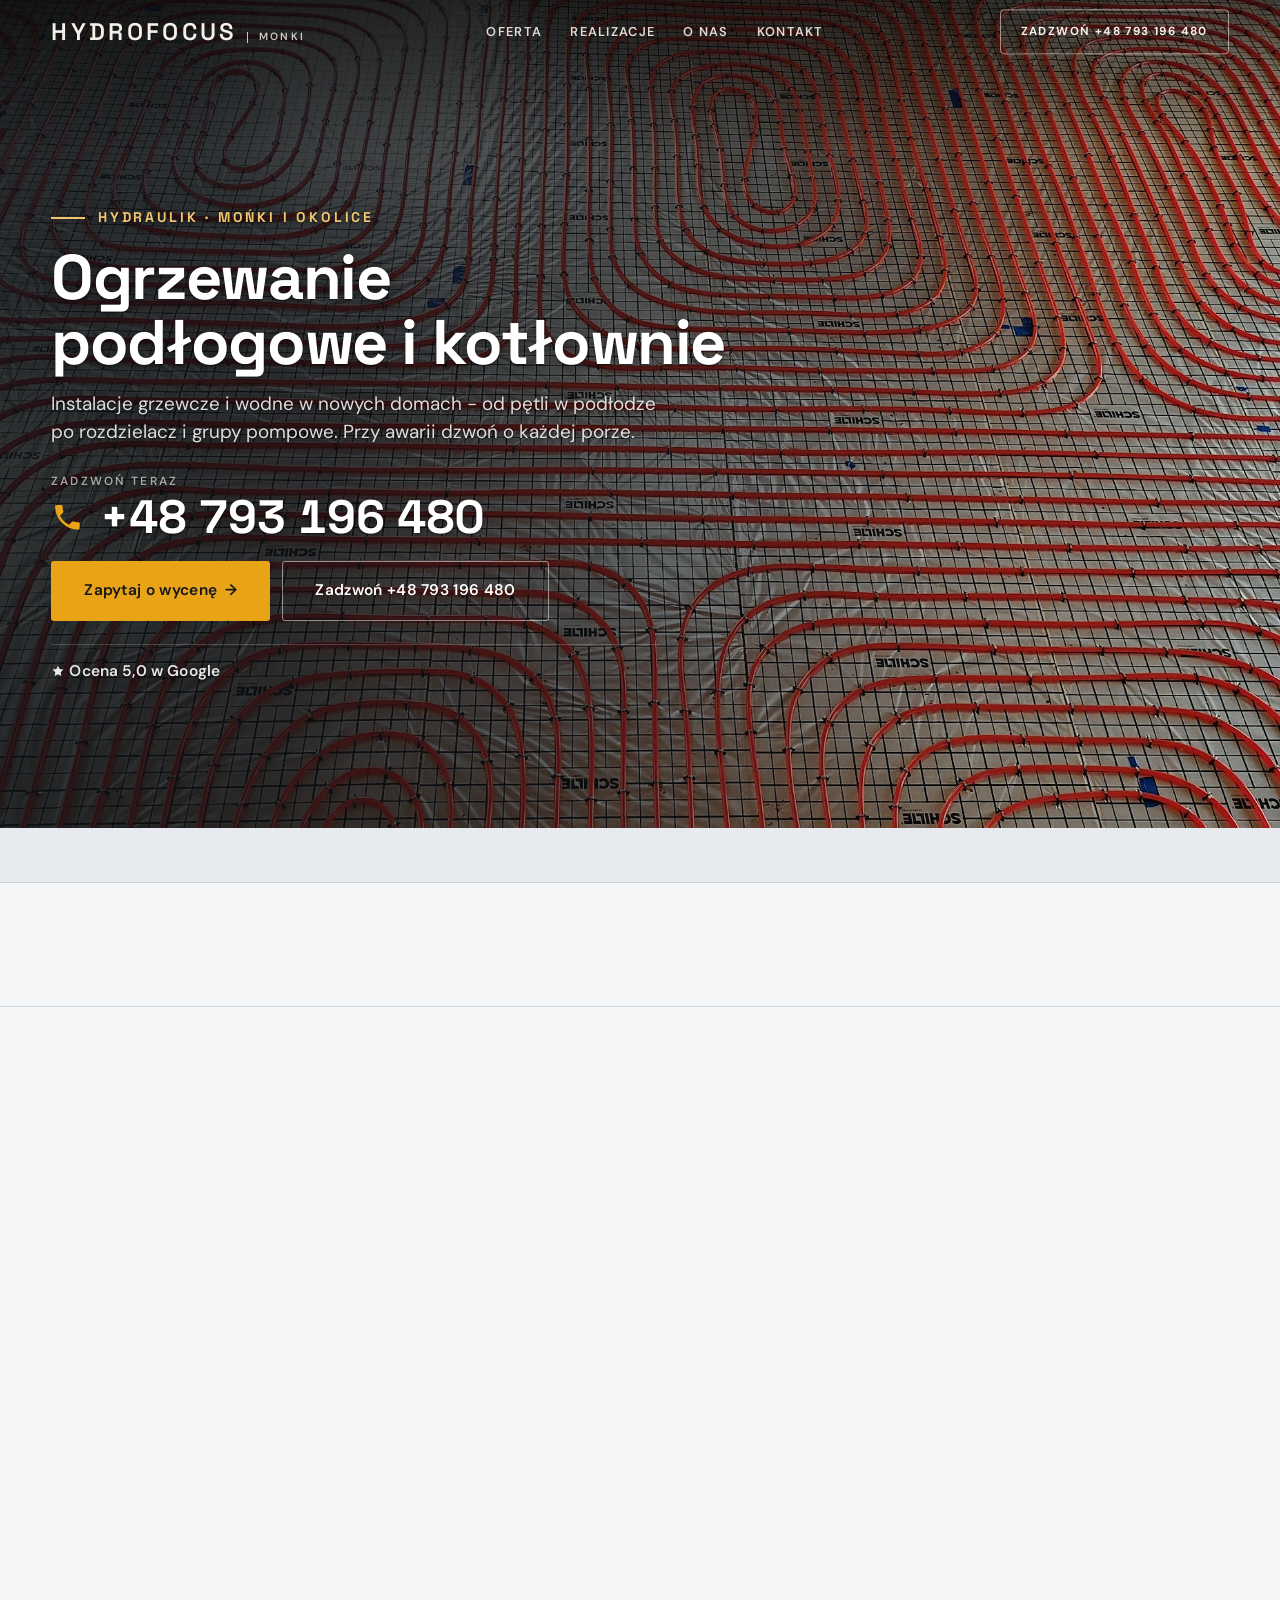
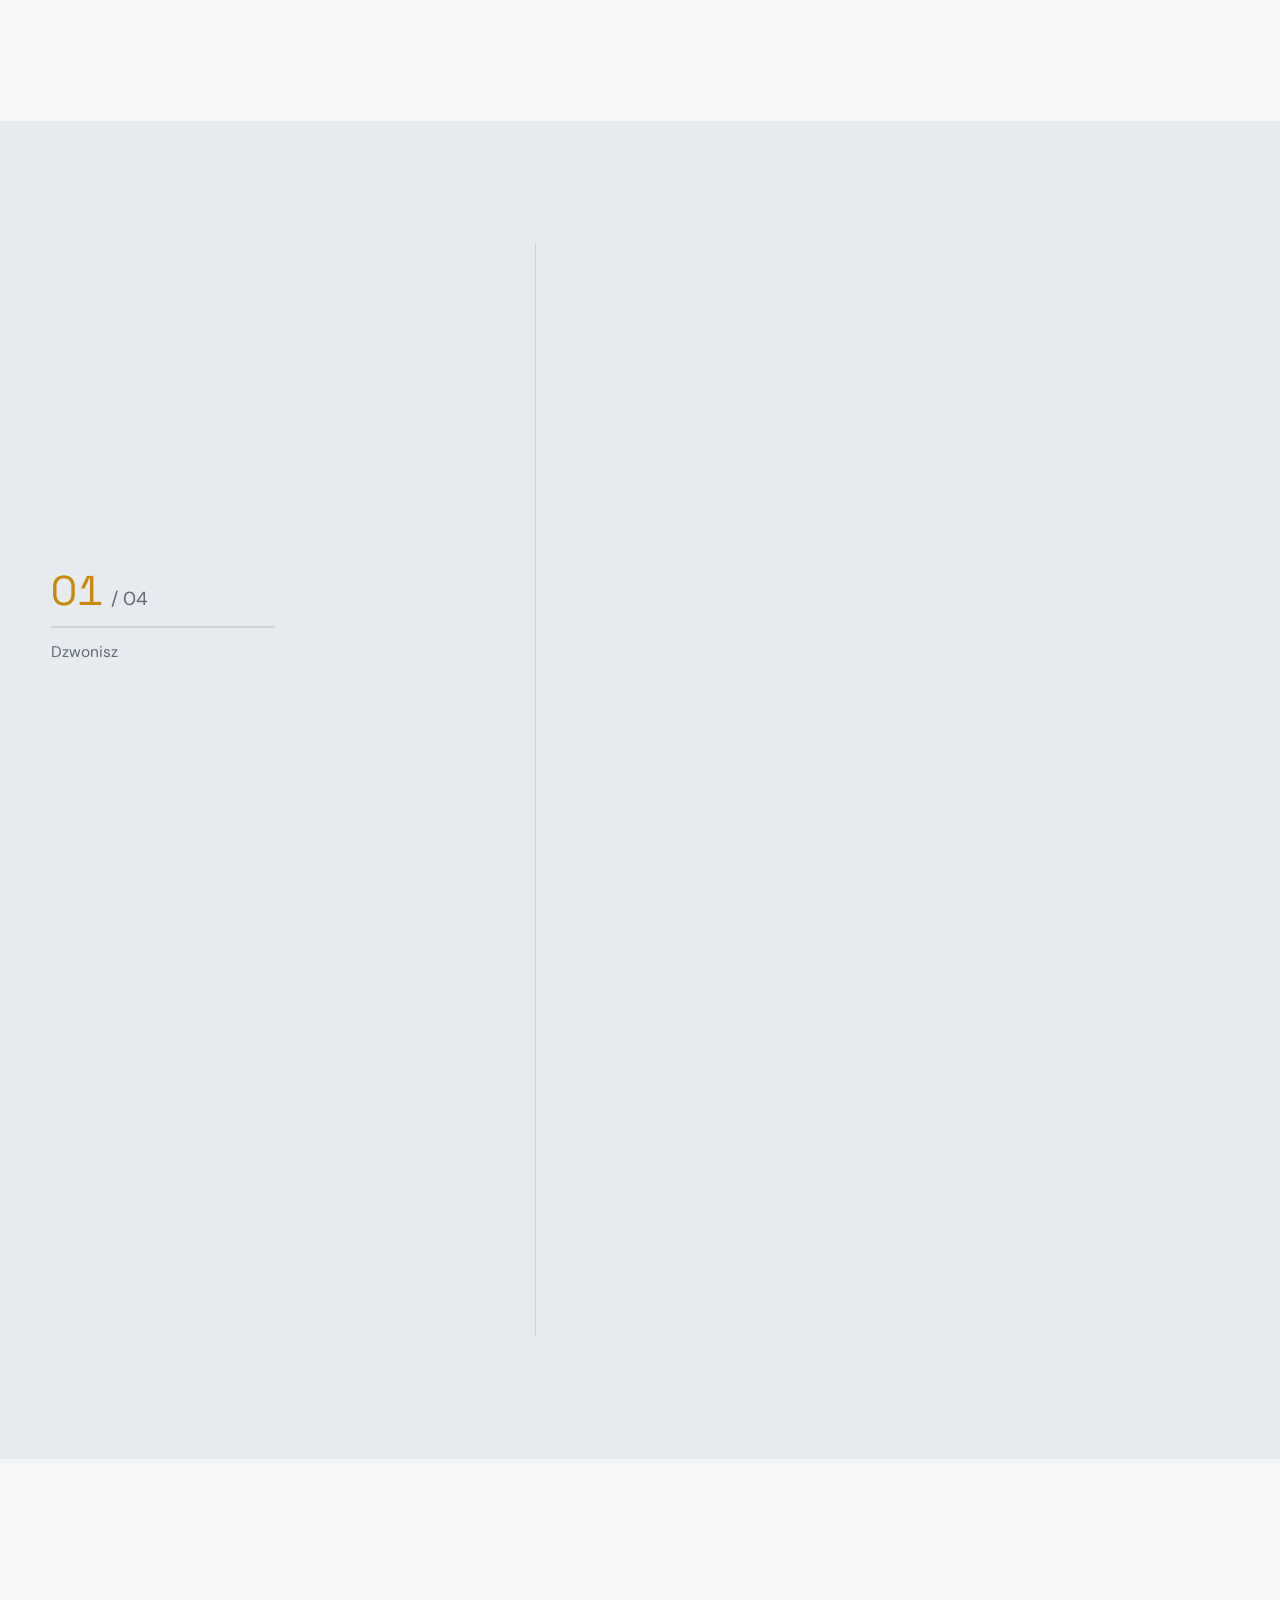
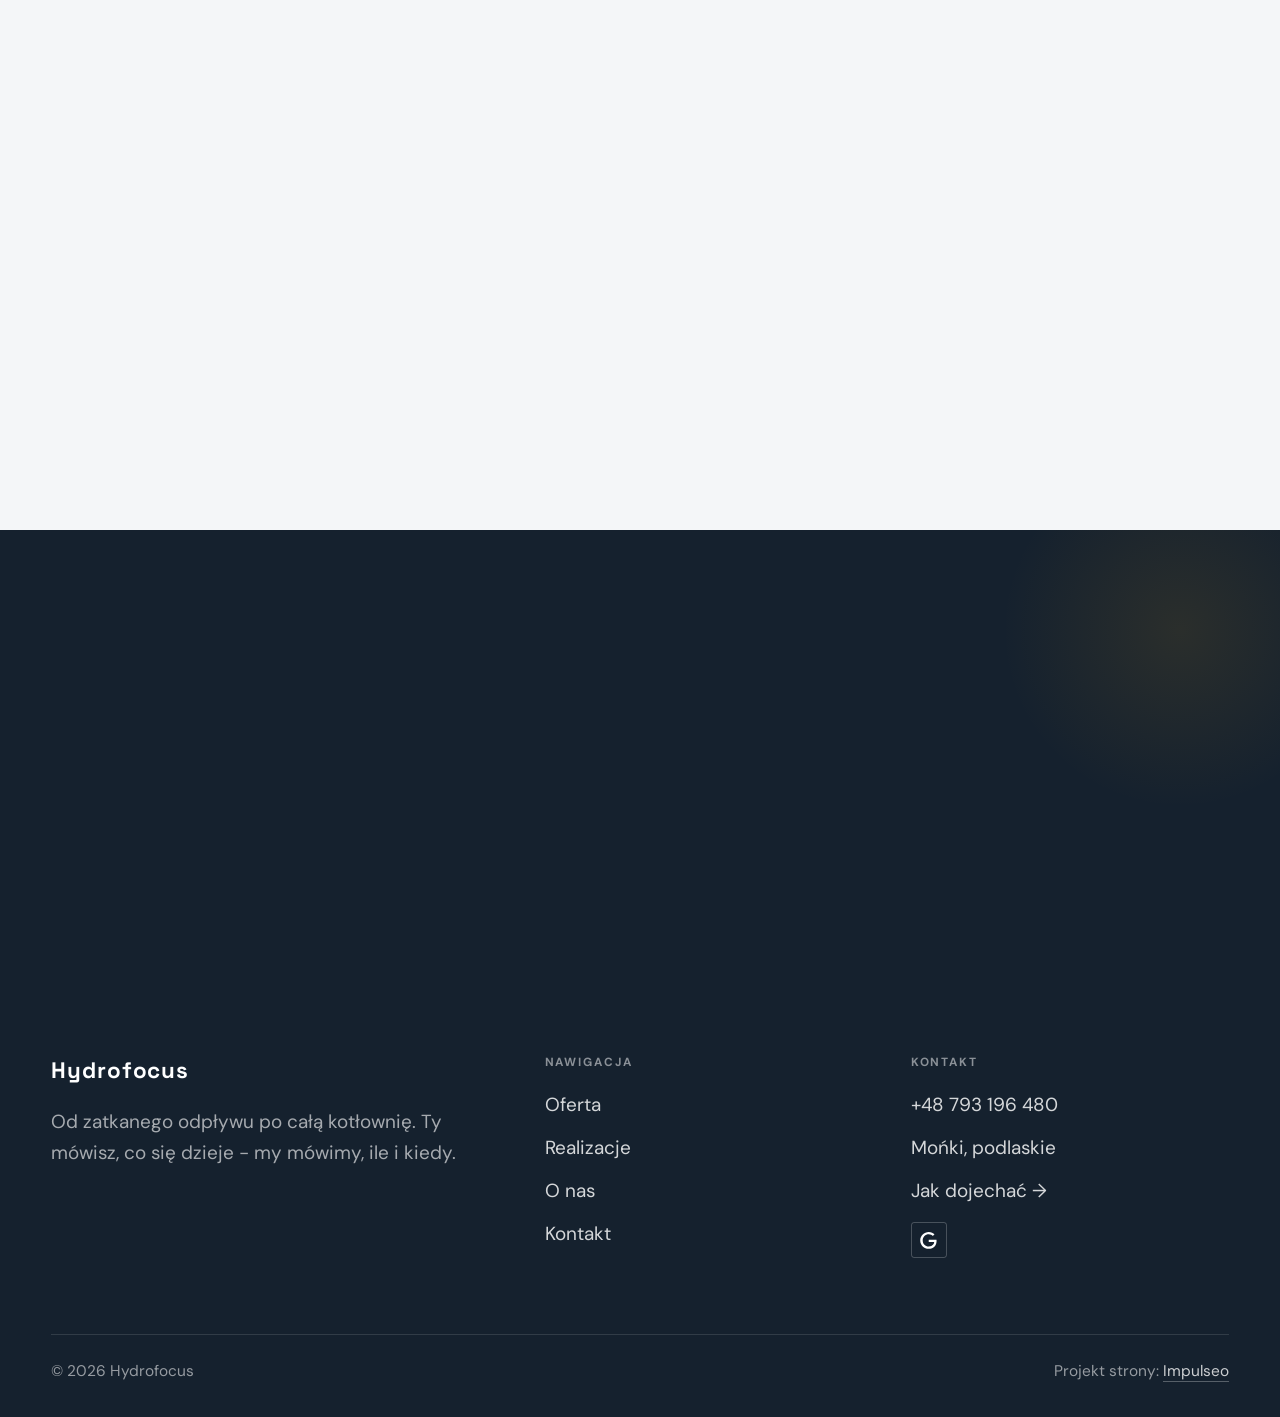
==== index.html @ 1e8825a1 "Strona demo: hydrofocus" ====
<!DOCTYPE html>
<html lang="pl">
<head>
<meta charset="UTF-8">
<meta name="viewport" content="width=device-width, initial-scale=1.0">
<title>Hydrofocus - hydraulik z dojazdem</title>
<meta name="description" content="Hydraulik w Mońkach z dojazdem. Awarie, udrażnianie, instalacje wod-kan, wymiana kotłów. Cenę znasz przed robotą. Zadzwoń: +48 793 196 480.">
<link rel="canonical" href="https://impulseo-pl.github.io/hydrofocus/">
<meta name="robots" content="noindex, nofollow">
<meta property="og:type" content="website">
<meta property="og:locale" content="pl_PL">
<meta property="og:site_name" content="Hydrofocus">
<meta property="og:title" content="Hydrofocus - hydraulik z dojazdem">
<meta property="og:description" content="Hydraulik w Mońkach z dojazdem. Awarie, udrażnianie, instalacje wod-kan, wymiana kotłów. Cenę znasz przed robotą. Zadzwoń: +48 793 196 480.">
<meta property="og:url" content="https://impulseo-pl.github.io/hydrofocus/">
<meta property="og:image" content="https://impulseo-pl.github.io/hydrofocus/img/og.jpg">
<meta property="og:image:width" content="1200">
<meta property="og:image:height" content="630">
<meta name="twitter:card" content="summary_large_image">
<script type="application/ld+json">{"@context": "https://schema.org", "@type": "Plumber", "name": "Hydrofocus", "url": "https://impulseo-pl.github.io/hydrofocus/", "telephone": "+48793196480", "image": "https://impulseo-pl.github.io/hydrofocus/img/og.jpg", "areaServed": "Mońki", "sameAs": ["https://www.google.com/maps?cid=2977518540617785377"]}</script>
<link rel="preconnect" href="https://fonts.googleapis.com">
<link rel="preconnect" href="https://fonts.gstatic.com" crossorigin>
<link href="https://fonts.googleapis.com/css2?family=Space+Grotesk:wght@500;600;700&family=DM+Sans:opsz,wght@9..40,400;9..40,500;9..40,600&display=swap" rel="stylesheet">
<link rel="stylesheet" href="assets/styles.css?v=aef503f2">
</head>
<body>

<header class="nav">
  <div class="wrap nav-inner">
    <a class="brand" href="index.html"><span class="name">Hydrofocus</span><span class="sub">Mońki</span></a>
    <nav class="nav-links">
      <a href="oferta.html">Oferta</a>
      <a href="realizacje.html">Realizacje</a>
      <a href="o-nas.html">O nas</a>
      <a href="kontakt.html">Kontakt</a>
      <a href="tel:+48793196480" class="btn btn-accent">Zadzwoń +48 793 196 480</a>
    </nav>
    <button class="nav-toggle" aria-label="Menu"><span></span><span></span><span></span></button>
  </div>
</header>

<main>
<section class="hero-fach">
  <img class="hf-photo" src="img/hero.jpg" fetchpriority="high" data-rotate="img/g1.jpg|img/g2.jpg" alt="Hydrofocus" width="2400" height="1200">
  <div class="hf-panel">
    <div class="hf-inner">
      <span class="hf-kicker">Hydraulik · Mońki i okolice</span>
      <h1 class="hf-title">Ogrzewanie podłogowe i kotłownie <em></em></h1>
      <p class="hf-lead">Instalacje grzewcze i wodne w nowych domach - od pętli w podłodze po rozdzielacz i grupy pompowe. Przy awarii dzwoń o każdej porze.</p>
      <a class="hf-phone" href="tel:+48793196480"><span class="hf-phone-lab">Zadzwoń teraz</span><span class="hf-phone-num"><svg class="ico-tel" width="16" height="16" viewBox="0 0 24 24" fill="none" aria-hidden="true"><path d="M6.6 10.8a15.5 15.5 0 0 0 6.6 6.6l2.2-2.2a1 1 0 0 1 1-.24 11.4 11.4 0 0 0 3.6.58 1 1 0 0 1 1 1V20a1 1 0 0 1-1 1A17 17 0 0 1 3 4a1 1 0 0 1 1-1h3.5a1 1 0 0 1 1 1c0 1.25.2 2.46.58 3.6a1 1 0 0 1-.25 1l-2.23 2.2Z" fill="currentColor"/></svg> +48 793 196 480</span></a>
      <div class="hf-actions">
        <a href="kontakt.html" class="btn btn-accent">Zapytaj o wycenę <span class="arr">→</span></a>
        <a href="tel:+48793196480" class="btn btn-ghost hf-ghost">Zadzwoń +48 793 196 480</a>
      </div>
      <div class="hf-trust"><svg class="ico-star" width="14" height="14" viewBox="0 0 24 24" style="vertical-align:-2px" aria-hidden="true"><path d="M12 2.8l2.85 5.8 6.4.93-4.63 4.5 1.1 6.37L12 17.4l-5.72 3 1.1-6.37-4.63-4.5 6.4-.93L12 2.8Z" fill="currentColor"/></svg> Ocena 5,0 w Google</div>
    </div>
  </div>
</section>
<section class="fach-promise">
  <div class="wrap">
    <ul class="fp-row reveal"><li>Bezpłatna wycena</li><li>Dojazd: Mońki i okolice</li><li>Gwarancja na robociznę</li></ul>
  </div>
</section>
<section class="opinie-mini" aria-label="Opinie klientów">
  <div class="wrap">
    <div class="om-row">
      <div class="om-item reveal"><blockquote>„Bardzo dobry kontakt, szybko i sprawnie usunęli usterke”</blockquote><span class="om-autor">Łukasz Sękowski</span></div>
      <div class="om-item reveal"><blockquote>„Polecam, profesjonalnie i solidnie”</blockquote><span class="om-autor">Elektro - Top</span></div>
    </div>
  </div>
</section>
<section class="gateways-band">
  <div class="wrap">
    <div class="gateways">
      <a href="oferta.html" class="gateway reveal"><img src="img/r3.jpg" alt="Ogrzewanie podłogowe" loading="lazy" width="1800" height="1100" decoding="async"><span class="g-ttl">Ogrzewanie podłogowe</span></a>
      <a href="oferta.html" class="gateway reveal"><img src="img/about.jpg" alt="Wymiana i montaż kotłów" loading="lazy" width="2400" height="1800" decoding="async"><span class="g-ttl">Wymiana i montaż kotłów</span></a>
      <a href="oferta.html" class="gateway reveal"><img src="img/g9.jpg" alt="Montaż łazienek" loading="lazy" width="1600" height="1068" decoding="async"><span class="g-ttl">Montaż łazienek</span></a>
    </div>
  </div>
</section>
<section class="proces proces-os fachowcy">
  <div class="wrap proc-grid">
    <div class="proc-side">
      <div class="head reveal">
        <span class="eyebrow">Jak pracujemy</span>
        <h2>Wiesz, na czym stoisz - na każdym etapie</h2>
        <p>Od pierwszego telefonu do odbioru roboty - krok po kroku.</p>
      </div>
      <div class="proc-count" aria-hidden="true"><span class="pc-cur">01</span><span class="pc-all">/ 04</span></div>
      <div class="proc-bar" aria-hidden="true"><i></i></div>
      <p class="proc-now" aria-hidden="true">Dzwonisz</p>
    </div>
    <ol class="proces-line">
      <li class="reveal"><span class="pno">01</span><h3>Dzwonisz</h3><p>Opisujesz, co się dzieje. Od razu mówimy, czy to pilne, czy może poczekać - i czy to w ogóle robota dla nas.</p></li>
      <li class="reveal"><span class="pno">02</span><h3>Znasz cenę</h3><p>Zanim wyjmiemy narzędzia, wiesz, ile zapłacisz. Jak w trakcie wyjdzie coś nowego, najpierw rozmawiamy - potem robimy.</p></li>
      <li class="reveal"><span class="pno">03</span><h3>Robota</h3><p>Stare części pokazujemy, nie wyrzucamy po cichu - widzisz, co było zużyte i co wymieniliśmy.</p></li>
      <li class="reveal"><span class="pno">04</span><h3>Odbiór i gwarancja</h3><p>Na wykonaną robotę dostajesz gwarancję i jasny rachunek - jak coś nie gra, wracamy i poprawiamy.</p></li>
    </ol>
  </div>
</section>
<section>
  <div class="wrap">
    <div class="head reveal">
      <span class="eyebrow">Realizacje</span>
      <h2>Zdjęcia z montaży</h2>
      <p>Zdjęcia z naszych robót, nie z katalogu producenta. Tak wygląda skończona robota.</p>
    </div>
    <div class="gallery">
      <div class="tile t-two3 reveal"><img src="img/g3.jpg" alt="Hydrofocus" loading="lazy" width="2324" height="1720" decoding="async"></div>
      <div class="tile t-third reveal"><img src="img/g4.jpg" alt="Hydrofocus" loading="lazy" width="1800" height="2400" decoding="async"></div>
      <div class="tile t-third reveal"><img src="img/g5.jpg" alt="Hydrofocus" loading="lazy" width="2316" height="1710" decoding="async"></div>
      <div class="tile t-third reveal"><img src="img/g6.jpg" alt="Hydrofocus" loading="lazy" width="1742" height="2340" decoding="async"></div>
      <div class="tile t-third reveal"><img src="img/g7.jpg" alt="Hydrofocus" loading="lazy" width="1800" height="2400" decoding="async"></div>
    </div>
    <div style="margin-top:var(--space-7)" class="reveal"><a href="realizacje.html" class="btn btn-accent">Pełna galeria <span class="arr">→</span></a></div>
  </div>
</section>
<section class="fach-uslugi">
  <div class="wrap">
    <div class="head reveal">
      <span class="eyebrow">Oferta</span>
      <h2>Co robimy</h2>
      <p>To, po co dzwonią do nas najczęściej. Szczegóły w pełnej ofercie.</p>
    </div>
    <ul class="fu-list">
      <li class="fu-row reveal"><div class="fu-name">Awarie i przecieki</div><div class="fu-desc">Woda leje się tam, gdzie nie powinna? Zakręć główny zawór i dzwoń.</div><a class="fu-cta" href="kontakt.html">Wycena <span class="arr">→</span></a></li>
      <li class="fu-row reveal"><div class="fu-name">Udrażnianie rur i kanalizacji</div><div class="fu-desc">Woda schodzi coraz wolniej albo cofa się w odpływie? Samo się nie odetka, a im dłużej czekasz, tym bliżej zalania.</div><a class="fu-cta" href="kontakt.html">Wycena <span class="arr">→</span></a></li>
      <li class="fu-row reveal"><div class="fu-name">Wymiana i montaż kotłów</div><div class="fu-desc">Stary kocioł bierze coraz więcej gazu albo wysiada w największy mróz? Wymieniamy kotły na kondensacyjne i podłączamy je tak, żeby odbiór przeszedł bez poprawek.</div><a class="fu-cta" href="kontakt.html">Wycena <span class="arr">→</span></a></li>
      <li class="fu-row reveal"><div class="fu-name">Instalacje wod-kan</div><div class="fu-desc">Nowa instalacja to robota, której po skończeniu nie widać - i właśnie dlatego musi być zrobiona porządnie, zanim zniknie w ścianie.</div><a class="fu-cta" href="kontakt.html">Wycena <span class="arr">→</span></a></li>
      <li class="fu-row reveal"><div class="fu-name">Montaż łazienek</div><div class="fu-desc">Remont łazienki stanął na ostatniej prostej? Robimy biały montaż od baterii po pralkę i sprawdzamy każde połączenie, zanim zamkniemy za sobą drzwi.</div><a class="fu-cta" href="kontakt.html">Wycena <span class="arr">→</span></a></li>
      <li class="fu-row reveal"><div class="fu-name">Ogrzewanie podłogowe i grzejniki</div><div class="fu-desc">Układamy ogrzewanie podłogowe w nowych domach i spinamy je na rozdzielaczu. Rozprowadzamy też klasyczne CO z grzejnikami.</div><a class="fu-cta" href="kontakt.html">Wycena <span class="arr">→</span></a></li>
    </ul>
    <div style="margin-top:var(--space-7)" class="reveal"><a href="oferta.html" class="btn btn-ghost">Pełna oferta <span class="arr">→</span></a></div>
  </div>
</section>
<section class="stopklatka" aria-hidden="true">
  <div class="stk-bg" style="background-image:url(img/g8.jpg)"></div>
</section>
<section class="opinie">
  <div class="wrap">
    <div class="head center reveal">
      <span class="eyebrow">Opinie</span>
      <h2>Co mówią klienci</h2>
    </div>
    <p class="op-meta reveal"><span class="g-badge"><svg class="gb-ico" viewBox="0 0 24 24" width="18" height="18" aria-hidden="true"><path fill="#4285F4" d="M22.56 12.25c0-.78-.07-1.53-.2-2.25H12v4.26h5.92c-.26 1.37-1.04 2.53-2.21 3.31v2.77h3.57c2.08-1.92 3.28-4.74 3.28-8.09z"/><path fill="#34A853" d="M12 23c2.97 0 5.46-.98 7.28-2.66l-3.57-2.77c-.98.66-2.23 1.06-3.71 1.06-2.86 0-5.29-1.93-6.16-4.53H2.18v2.84C3.99 20.53 7.7 23 12 23z"/><path fill="#FBBC05" d="M5.84 14.09c-.22-.66-.35-1.36-.35-2.09s.13-1.43.35-2.09V7.07H2.18C1.43 8.55 1 10.22 1 12s.43 3.45 1.18 4.93l2.85-2.22.81-.62z"/><path fill="#EA4335" d="M12 5.38c1.62 0 3.06.56 4.21 1.64l3.15-3.15C17.45 2.09 14.97 1 12 1 7.7 1 3.99 3.47 2.18 7.07l3.66 2.84c.87-2.6 3.3-4.53 6.16-4.53z"/></svg><b class="gb-ocena">5,0</b><svg class="gb-stars" viewBox="0 0 90 18" width="74" height="14.8" aria-hidden="true"><g fill="currentColor" opacity=".26"><path transform="translate(0,0)" d="M9 1.6l2.2 4.46 4.92.72-3.56 3.47.84 4.9L9 12.74l-4.4 2.31.84-4.9L1.88 6.68l4.92-.72L9 1.6Z"/><path transform="translate(18,0)" d="M9 1.6l2.2 4.46 4.92.72-3.56 3.47.84 4.9L9 12.74l-4.4 2.31.84-4.9L1.88 6.68l4.92-.72L9 1.6Z"/><path transform="translate(36,0)" d="M9 1.6l2.2 4.46 4.92.72-3.56 3.47.84 4.9L9 12.74l-4.4 2.31.84-4.9L1.88 6.68l4.92-.72L9 1.6Z"/><path transform="translate(54,0)" d="M9 1.6l2.2 4.46 4.92.72-3.56 3.47.84 4.9L9 12.74l-4.4 2.31.84-4.9L1.88 6.68l4.92-.72L9 1.6Z"/><path transform="translate(72,0)" d="M9 1.6l2.2 4.46 4.92.72-3.56 3.47.84 4.9L9 12.74l-4.4 2.31.84-4.9L1.88 6.68l4.92-.72L9 1.6Z"/></g><clipPath id="gs1000"><rect x="0" y="0" width="90.0" height="18"/></clipPath><g fill="#FBBC04" clip-path="url(#gs1000)"><path transform="translate(0,0)" d="M9 1.6l2.2 4.46 4.92.72-3.56 3.47.84 4.9L9 12.74l-4.4 2.31.84-4.9L1.88 6.68l4.92-.72L9 1.6Z"/><path transform="translate(18,0)" d="M9 1.6l2.2 4.46 4.92.72-3.56 3.47.84 4.9L9 12.74l-4.4 2.31.84-4.9L1.88 6.68l4.92-.72L9 1.6Z"/><path transform="translate(36,0)" d="M9 1.6l2.2 4.46 4.92.72-3.56 3.47.84 4.9L9 12.74l-4.4 2.31.84-4.9L1.88 6.68l4.92-.72L9 1.6Z"/><path transform="translate(54,0)" d="M9 1.6l2.2 4.46 4.92.72-3.56 3.47.84 4.9L9 12.74l-4.4 2.31.84-4.9L1.88 6.68l4.92-.72L9 1.6Z"/><path transform="translate(72,0)" d="M9 1.6l2.2 4.46 4.92.72-3.56 3.47.84 4.9L9 12.74l-4.4 2.31.84-4.9L1.88 6.68l4.92-.72L9 1.6Z"/></g></svg><span class="gb-txt">w Google</span></span></p>
    <p class="op-meta reveal"><a class="op-google" href="https://www.google.com/maps?cid=2977518540617785377" target="_blank" rel="noopener"><svg class="op-g-ico" viewBox="0 0 24 24" width="17" height="17" aria-hidden="true"><path fill="#4285F4" d="M22.56 12.25c0-.78-.07-1.53-.2-2.25H12v4.26h5.92c-.26 1.37-1.04 2.53-2.21 3.31v2.77h3.57c2.08-1.92 3.28-4.74 3.28-8.09z"/><path fill="#34A853" d="M12 23c2.97 0 5.46-.98 7.28-2.66l-3.57-2.77c-.98.66-2.23 1.06-3.71 1.06-2.86 0-5.29-1.93-6.16-4.53H2.18v2.84C3.99 20.53 7.7 23 12 23z"/><path fill="#FBBC05" d="M5.84 14.09c-.22-.66-.35-1.36-.35-2.09s.13-1.43.35-2.09V7.07H2.18C1.43 8.55 1 10.22 1 12s.43 3.45 1.18 4.93l2.85-2.22.81-.62z"/><path fill="#EA4335" d="M12 5.38c1.62 0 3.06.56 4.21 1.64l3.15-3.15C17.45 2.09 14.97 1 12 1 7.7 1 3.99 3.47 2.18 7.07l3.66 2.84c.87-2.6 3.3-4.53 6.16-4.53z"/></svg><span>Zobacz opinie w Google</span><span class="arr">→</span></a></p>
    <div class="opinie-grid">
      <figure class="op-card reveal"><span class="op-star"><svg class="ico-star" width="14" height="14" viewBox="0 0 24 24" style="vertical-align:-2px" aria-hidden="true"><path d="M12 2.8l2.85 5.8 6.4.93-4.63 4.5 1.1 6.37L12 17.4l-5.72 3 1.1-6.37-4.63-4.5 6.4-.93L12 2.8Z" fill="currentColor"/></svg><svg class="ico-star" width="14" height="14" viewBox="0 0 24 24" style="vertical-align:-2px" aria-hidden="true"><path d="M12 2.8l2.85 5.8 6.4.93-4.63 4.5 1.1 6.37L12 17.4l-5.72 3 1.1-6.37-4.63-4.5 6.4-.93L12 2.8Z" fill="currentColor"/></svg><svg class="ico-star" width="14" height="14" viewBox="0 0 24 24" style="vertical-align:-2px" aria-hidden="true"><path d="M12 2.8l2.85 5.8 6.4.93-4.63 4.5 1.1 6.37L12 17.4l-5.72 3 1.1-6.37-4.63-4.5 6.4-.93L12 2.8Z" fill="currentColor"/></svg><svg class="ico-star" width="14" height="14" viewBox="0 0 24 24" style="vertical-align:-2px" aria-hidden="true"><path d="M12 2.8l2.85 5.8 6.4.93-4.63 4.5 1.1 6.37L12 17.4l-5.72 3 1.1-6.37-4.63-4.5 6.4-.93L12 2.8Z" fill="currentColor"/></svg><svg class="ico-star" width="14" height="14" viewBox="0 0 24 24" style="vertical-align:-2px" aria-hidden="true"><path d="M12 2.8l2.85 5.8 6.4.93-4.63 4.5 1.1 6.37L12 17.4l-5.72 3 1.1-6.37-4.63-4.5 6.4-.93L12 2.8Z" fill="currentColor"/></svg></span><blockquote>Bardzo dobry kontakt, szybko i sprawnie usunęli usterke</blockquote><span class="op-autor">Łukasz Sękowski</span></figure>
      <figure class="op-card reveal"><span class="op-star"><svg class="ico-star" width="14" height="14" viewBox="0 0 24 24" style="vertical-align:-2px" aria-hidden="true"><path d="M12 2.8l2.85 5.8 6.4.93-4.63 4.5 1.1 6.37L12 17.4l-5.72 3 1.1-6.37-4.63-4.5 6.4-.93L12 2.8Z" fill="currentColor"/></svg><svg class="ico-star" width="14" height="14" viewBox="0 0 24 24" style="vertical-align:-2px" aria-hidden="true"><path d="M12 2.8l2.85 5.8 6.4.93-4.63 4.5 1.1 6.37L12 17.4l-5.72 3 1.1-6.37-4.63-4.5 6.4-.93L12 2.8Z" fill="currentColor"/></svg><svg class="ico-star" width="14" height="14" viewBox="0 0 24 24" style="vertical-align:-2px" aria-hidden="true"><path d="M12 2.8l2.85 5.8 6.4.93-4.63 4.5 1.1 6.37L12 17.4l-5.72 3 1.1-6.37-4.63-4.5 6.4-.93L12 2.8Z" fill="currentColor"/></svg><svg class="ico-star" width="14" height="14" viewBox="0 0 24 24" style="vertical-align:-2px" aria-hidden="true"><path d="M12 2.8l2.85 5.8 6.4.93-4.63 4.5 1.1 6.37L12 17.4l-5.72 3 1.1-6.37-4.63-4.5 6.4-.93L12 2.8Z" fill="currentColor"/></svg><svg class="ico-star" width="14" height="14" viewBox="0 0 24 24" style="vertical-align:-2px" aria-hidden="true"><path d="M12 2.8l2.85 5.8 6.4.93-4.63 4.5 1.1 6.37L12 17.4l-5.72 3 1.1-6.37-4.63-4.5 6.4-.93L12 2.8Z" fill="currentColor"/></svg></span><blockquote>Polecam, profesjonalnie i solidnie</blockquote><span class="op-autor">Elektro - Top</span></figure>
    </div>
  </div>
</section>
<section class="obszar">
  <div class="wrap">
    <div class="head center reveal">
      <span class="eyebrow">Obszar działania</span>
      <h2>Dojeżdżamy do Ciebie</h2>
    </div>
    <p class="obszar-txt reveal" style="text-align:center;max-width:60ch;margin:0 auto 1.4rem">Nie wiesz, czy dojedziemy do Ciebie? Zadzwoń i zapytaj. Jak nie dojeżdżamy, powiemy od razu i nie zajmiemy Ci dnia.</p>
    <ul class="obszar-list reveal"><li class="is-home">Mońki</li><li>+ okolice</li></ul>
    <div class="obszar-mapa reveal" style="margin-top:var(--space-7)">
      <iframe title="Obszar działania - Mońki i okolice" src="https://maps.google.com/maps?q=53.4045%2C22.7990&amp;z=11&amp;output=embed" loading="lazy" referrerpolicy="no-referrer-when-downgrade" style="width:100%;height:clamp(280px,38vh,420px);border:0;display:block;border-radius:var(--r-md)"></iframe>
    </div>
  </div>
</section>
<section class="faq-klinika">
  <div class="wrap">
    <div class="head center reveal">
      <span class="eyebrow">Częste pytania</span>
      <h2>Dobrze wiedzieć</h2>
    </div>
    <div class="faq-list">
      <details class="faq-item reveal"><summary>Ile to będzie kosztowało?</summary><p>Zależy, co się dzieje - dlatego wypytujemy przez telefon i od razu podajemy widełki. Ostateczną cenę znasz przed robotą, nie po niej.</p></details>
      <details class="faq-item reveal"><summary>Czy wycena jest płatna?</summary><p>Nie. Przyjazd i wycena w Mońkach i najbliższej okolicy są bezpłatne i do niczego nie zobowiązują.</p></details>
      <details class="faq-item reveal"><summary>Jak szybko przyjedziecie?</summary><p>Przy zalaniu liczy się każda godzina, więc przy awarii przestawiamy grafik. Prace planowane umawiamy z kilkudniowym wyprzedzeniem.</p></details>
      <details class="faq-item reveal"><summary>Czy dostanę fakturę?</summary><p>Tak, na firmę albo na osobę prywatną. Dokument dostajesz od razu, a nie „wyślemy później”.</p></details>
      <details class="faq-item reveal"><summary>Dojedziecie do mnie?</summary><p>Granicę wyznacza kalendarz, nie mapa. Przy większej robocie dojeżdżamy dalej - zapytaj.</p></details>
      <details class="faq-item reveal"><summary>Co, jeśli po naprawie coś dalej nie gra?</summary><p>Wracamy i sprawdzamy. Nasza wina - poprawiamy za darmo; wyszło coś nowego - mówimy wprost, co i za ile.</p></details>
    </div>
  </div>
</section>
<section class="cta">
  <div class="wrap">
    <div class="reveal">
      <span class="eyebrow">Współpraca</span>
      <h2>Potrzebujesz fachowca? Wycenimy za darmo.</h2>
      <p>Zadzwoń lub napisz - przyjedziemy, obejrzymy i podamy jasną cenę. Bez zobowiązań.</p>
    </div>
    <div class="cta-actions reveal">
      <a href="kontakt.html" class="btn btn-light">Zapytaj o wycenę <span class="arr">→</span></a>
      <a href="tel:+48793196480" class="btn btn-ghost btn-ghost-cta">+48 793 196 480</a>
    </div>
  </div>
</section>
</main>

<footer>
  <div class="wrap">
    <div class="foot-grid">
      <div class="foot-brand">
        <div class="name">Hydrofocus</div>
        <p>Od zatkanego odpływu po całą kotłownię. Ty mówisz, co się dzieje - my mówimy, ile i kiedy.</p>
      </div>
      <div class="foot-col">
        <h4>Nawigacja</h4>
        <a href="oferta.html">Oferta</a>
        <a href="realizacje.html">Realizacje</a>
        <a href="o-nas.html">O nas</a>
        <a href="kontakt.html">Kontakt</a>
      </div>
      <div class="foot-col">
        <h4>Kontakt</h4>
        <a href="tel:+48793196480">+48 793 196 480</a>
        <p>Mońki, podlaskie</p>
        <a href="https://www.google.com/maps?cid=2977518540617785377" target="_blank" rel="noopener">Jak dojechać →</a>
      <div class="foot-soc">
        <a class="soc" href="https://www.google.com/maps?cid=2977518540617785377" target="_blank" rel="noopener" aria-label="Google - Hydrofocus"><svg viewBox="0 0 24 24" aria-hidden="true" focusable="false"><path d="M12.48 10.92v3.28h7.84c-.24 1.84-.853 3.187-1.787 4.133-1.147 1.147-2.933 2.4-6.053 2.4-4.827 0-8.6-3.893-8.6-8.72s3.773-8.72 8.6-8.72c2.6 0 4.507 1.027 5.907 2.347l2.307-2.307C18.747 1.44 16.133 0 12.48 0 5.867 0 .307 5.387.307 12s5.56 12 12.173 12c3.573 0 6.267-1.173 8.373-3.36 2.16-2.16 2.84-5.213 2.84-7.667 0-.76-.053-1.467-.173-2.053H12.48z" fill="currentColor"/></svg></a>
      </div>
      </div>
    </div>
    <div class="foot-bot">
      <span>© 2026 Hydrofocus</span>
      <span>Projekt strony: <a class="foot-credit" href="https://impulseo.pl" target="_blank" rel="noopener">Impulseo</a></span>
    </div>
  </div>
</footer>
<div class="sticky-call"><a class="sc-call" href="tel:+48793196480"><svg class="ico-tel" width="16" height="16" viewBox="0 0 24 24" fill="none" aria-hidden="true"><path d="M6.6 10.8a15.5 15.5 0 0 0 6.6 6.6l2.2-2.2a1 1 0 0 1 1-.24 11.4 11.4 0 0 0 3.6.58 1 1 0 0 1 1 1V20a1 1 0 0 1-1 1A17 17 0 0 1 3 4a1 1 0 0 1 1-1h3.5a1 1 0 0 1 1 1c0 1.25.2 2.46.58 3.6a1 1 0 0 1-.25 1l-2.23 2.2Z" fill="currentColor"/></svg> Zadzwoń</a><a class="sc-quote" href="kontakt.html">Zapytaj o wycenę</a></div>
<div class="demo-wazne" data-do="2026-10-28" data-cykl="3" hidden><svg class="dw-ico" width="13" height="13" viewBox="0 0 24 24" fill="none" aria-hidden="true"><circle cx="12" cy="12" r="8.6" stroke="currentColor" stroke-width="1.8"/><path d="M12 7.2V12l3.3 2" stroke="currentColor" stroke-width="1.8" stroke-linecap="round"/></svg><span class="dw-txt"></span></div>

<script src="assets/main.js"></script>
</body>
</html>
---- assets/styles.css ----
/* ============================================================
   STOLBASZ — premium, architektoniczny B2B fit-out
   Jasna paleta, zero brązu. System wg premium-web-craft.
   Projekt strony: Impulseo (impulseo.pl)
   ============================================================ */

:root{
  /* PALETA — jasna, architektoniczna, chłodna */
  --paper:#F4F6F8;          /* główne tło */
  --paper-2:#E7EBEF;        /* sekcje alternatywne (chłodny jasny szary) */
  --paper-3:#E7EBEF;        /* delikatne wypełnienia */
  --ink:#15212E;            /* tekst główny — chłodny grafit */
  --ink-soft:#243443;       /* nagłówki drugorzędne */
  --muted:#6B7785;          /* tekst poboczny */
  --line:rgba(21,33,46,.12);/* hairline */
  --accent:#E8A317;         /* stonowany petrol-slate — jedyny akcent */
  --accent-d:#C9870C;
  --accent-soft:rgba(232,163,23,.10);
  --dark:#15212E;           /* sekcje ciemne (stopka/CTA) */

  /* HOVER ZDJĘĆ — JEDEN standard dla całego silnika (decyzja K. 04.08.2026, artefakt z wariantami).
     AKTUALNE (K.+Szymon 09.08.2026, wybór z artefaktu 6 wariantów): zoom 1.05 przy 1.4s -
     przy tak długim czasie mocniejszy kadr NIE skacze, tylko „oddycha". Poprzedni standard
     (1.02 / .55s z 04.08) odbierany jako dynamiczny i szybki.
     Spoczynek lekko przygaszony, ale TYLKO tam, gdzie jest mysz (@media hover:hover) —
     na telefonie zdjęcia zostają w pełnej jasności. */
  --img-zoom:1.05;                   /* K.+Szymon 09.08: wariant F z artefaktu porównawczego */
  --img-rest:brightness(.95) saturate(.99);
  --img-hot:brightness(1.06) saturate(1.05);
  --img-dur:1.4s;                    /* K.+Szymon 09.08 (wariant F): powoli = elegancko */
  --img-ease:cubic-bezier(.16,.84,.44,1);  /* miękki ogon, efekt „oddychania" */

  /* ODSTĘPY — skala 4/8 */
  --space-1:4px; --space-2:8px; --space-3:12px; --space-4:16px; --space-5:24px;
  --space-6:32px; --space-7:48px; --space-8:64px; --space-9:96px; --space-10:128px;

  /* TYPOGRAFIA — fluid clamp() (skala podbita 16.07.2026: większe, czytelniejsze litery — uwaga Adama) */
  --text-sm:clamp(.9rem,.87rem + .12vw,1rem);
  --text-base:clamp(1.08rem,1.04rem + .18vw,1.2rem);
  --text-lg:clamp(1.24rem,1.15rem + .34vw,1.44rem);
  --text-h3:clamp(1.34rem,1.22rem + .55vw,1.66rem);
  --text-h2:clamp(2.1rem,1.66rem + 2.1vw,3.1rem);
  --text-h1:clamp(2.9rem,2.1rem + 4vw,5.1rem);

  /* PROMIENIE — architektoniczne, raczej ostre */
  --r-sm:3px; --r-md:6px; --r-lg:10px;

  /* RUCH */
  --ease:cubic-bezier(.25,.46,.45,.94); --dur:.24s;

  /* CIENIE — miękkie, warstwowe */
  --sh-sm:0 1px 2px rgba(16,24,32,.04), 0 2px 8px rgba(16,24,32,.05);
  --sh-md:0 2px 6px rgba(16,24,32,.05), 0 12px 28px -8px rgba(16,24,32,.12);
  --sh-lg:0 6px 14px rgba(16,24,32,.07), 0 26px 56px -18px rgba(16,24,32,.22);

  --hairline:1px solid var(--line);

  --font-display:'Space Grotesk','Inter',sans-serif;
  --font-body:'DM Sans','Inter',sans-serif;
}

*{box-sizing:border-box;margin:0;padding:0}
html{scroll-behavior:smooth}
body{
  font-family:var(--font-body);
  font-size:var(--text-base);
  line-height:1.65;
  color:var(--ink);
  background:var(--paper);
  -webkit-font-smoothing:antialiased;
  text-rendering:optimizeLegibility;
}
img{max-width:100%;height:auto;display:block}  /* height:auto = width/height z atrybutów trzyma proporcje (TOP#12) */
a{color:inherit;text-decoration:none}

.wrap{width:min(92%,1180px);margin-inline:auto}
section{padding-block:clamp(52px,6.5vw,96px)}

h1,h2,h3{font-family:var(--font-display);font-weight:700;line-height:1.08;letter-spacing:-.02em;color:var(--ink)}
h1{font-size:var(--text-h1);letter-spacing:-.035em}
h2{font-size:var(--text-h2);letter-spacing:-.025em}
h3{font-size:var(--text-h3)}
/* MIARA — długość wiersza. WCAG 2.2 SC 1.4.8: max 80 znaków; Butterick: 45–90.
   68ch daje realnie 72–78 znaków polskiego tekstu, czyli z zapasem pod granicą.
   Wcześniej limit miał TYLKO <p> — <li>, <blockquote> i <dd> nie miały żadnego,
   i to jedyny powód, dla którego 23 bloki na dwóch oddanych stronach jadą po
   83–106 znaków w wierszu (pomiar 07.08.2026, bramka `miara`).
   ⚠️ Listy i definicje ograniczamy TYLKO bez klasy: `ul`/`ol` z klasą to u nas
   układ (siatki kafli, menu), a nie tekst ciągły — tam miarę wyznacza układ. */
/* 60ch, nie 68ch (K. 10.08): po zmianie fontów na węższe kroje (DM Sans i spółka)
   w 68ch mieściło się ~90 znaków - bramka pikselowa słusznie zgłaszała przekroczenie
   granicy 80. Pomiar na żywej przeglądarce: 60ch = 90 znaków, 53ch = ~78 znaków, czyli normę WCAG 1.4.8. */
:root{ --miara:53ch }
p{max-width:min(100%,var(--miara))}
blockquote,
ul:not([class])>li, ol:not([class])>li,
dl:not([class])>dd{max-width:min(100%,var(--miara))}

/* ⚠️ Świadomie BEZ wyjątku `.tile p,.card p,.svc p{max-width:none}`, choć nasuwa się sam:
   te akapity BYŁY już ograniczone (stare `p{max-width:65ch}`), więc „wyjątek" nie odblokowałby
   niczego nowego — tylko ROZLUŹNIŁ stan sprzed zmiany na wszystkich demach naraz.
   `figcaption` żadna z reguł wyżej nie dotyczy, więc też nie potrzebuje zwolnienia. */

/* ŁAMANIE. `balance` wyrównuje długości wierszy w nagłówku, `pretty` pilnuje ostatniego
   wiersza akapitu, żeby nie został w nim jeden wyraz. Obsługiwane od Chrome 117 /
   Safari 17.5; starsze przeglądarki po prostu ignorują tę własność.
   `text-wrap:pretty` nie występowało dotąd ANI RAZ w silniku ani w repo klientów. */
h1,h2,h3,.lead,.lede{text-wrap:balance}
p,li,blockquote,dd{text-wrap:pretty}

.eyebrow{
  font-family:var(--font-body);
  font-size:var(--text-sm);
  font-weight:600;
  letter-spacing:.18em;
  text-transform:uppercase;
  color:var(--accent);
  display:inline-flex;align-items:center;gap:var(--space-3);
}
/* flex:none + margin-top = kreska trzyma się PIERWSZEJ linii. Wcześniej align-items:center
   centrowało ją względem całego bloku i przy zawinięciu (długi kicker typu
   „…WNĘTRZ · LESZNO · OD 2019") druga linia lądowała z brzydkim wcięciem. */
.eyebrow{align-items:flex-start}
.eyebrow>*,.eyebrow{text-wrap:balance}   /* dlugi kicker lamal sie na sierote typu samo „2019" w drugiej linii */
.eyebrow::before{content:"";width:28px;height:1px;background:var(--accent);display:inline-block;flex:none;margin-top:.62em}

.muted{color:var(--muted)}
.lead{font-size:var(--text-lg);line-height:1.55;color:var(--ink-soft);max-width:50ch}

/* ---------- BUTTONS ---------- */
.btn{
  display:inline-flex;align-items:center;gap:var(--space-2);
  font-weight:600;font-size:var(--text-sm);letter-spacing:.02em;
  padding:var(--space-4) var(--space-6);
  border-radius:var(--r-sm);
  transition:transform var(--dur) var(--ease),box-shadow var(--dur) var(--ease),background var(--dur) var(--ease);
  cursor:pointer;border:1px solid transparent;
}
.btn-accent{background:var(--accent);color:#fff;box-shadow:var(--sh-sm)}
.btn-accent:hover{background:var(--accent-d);transform:translateY(-2px);box-shadow:var(--sh-md)}
.btn-accent:active{transform:translateY(0);box-shadow:var(--sh-sm)}
.btn-ghost{background:transparent;color:var(--ink);border-color:var(--line)}
.btn-ghost:hover{border-color:var(--accent);color:var(--accent);transform:translateY(-2px)}
.btn-light{background:#fff;color:var(--ink);box-shadow:var(--sh-sm)}
.btn-light:hover{transform:translateY(-2px);box-shadow:var(--sh-md)}
.btn .arr{transition:transform var(--dur) var(--ease)}
.btn:hover .arr{transform:translateX(4px)}

/* ---------- NAV ---------- */
.nav{
  position:sticky;top:0;z-index:50;
  background:color-mix(in srgb,var(--paper) 88%,transparent);
  backdrop-filter:saturate(140%) blur(10px);
  border-bottom:var(--hairline);
}
.nav-inner{display:flex;align-items:center;justify-content:space-between;gap:var(--space-5);height:72px}
/* ANTY-NACHODZENIE (K. 05.08.2026): długa nazwa firmy + przycisk z pełnym numerem nie mieściły się w pasku
   i flex ściskał linki PONIŻEJ ich treści - "Kontakt" wchodził na ramkę "Zadzwoń +48 ...". Teraz ustępuje
   nazwa marki (skrót wielokropkiem), a menu i przycisk nigdy się nie kurczą ani nie zachodzą na siebie. */
.brand{display:flex;flex-direction:column;line-height:1;min-width:0;flex:0 1 auto}
.brand .name{font-family:var(--font-display);font-weight:800;font-size:1.35rem;letter-spacing:.04em;white-space:nowrap;overflow:hidden;text-overflow:ellipsis}
.brand .sub{font-size:.62rem;letter-spacing:.34em;text-transform:uppercase;color:var(--muted);margin-top:5px;white-space:nowrap;overflow:hidden;text-overflow:ellipsis}
.nav-links{display:flex;align-items:center;gap:var(--space-6);flex:0 0 auto}
.nav-links a{font-size:var(--text-sm);font-weight:500;color:var(--ink-soft);position:relative;padding-block:4px;white-space:nowrap;transition:color var(--dur) var(--ease)}
.nav-links a::after{content:"";position:absolute;left:0;bottom:0;width:0;height:1.5px;background:var(--accent);transition:width var(--dur) var(--ease)}
.nav-links a:hover,.nav-links a.active{color:var(--ink)}
.nav-links a:hover::after,.nav-links a.active::after{width:100%}
.nav-links .btn{padding:var(--space-2) var(--space-5)}
/* przyciski w nav: właściwy kolor (przebij .nav-links a) + bez podkreślenia */
.nav-links a.btn-accent{color:#fff}
.nav-links a.btn-ghost,.nav-links a.btn-light{color:var(--ink)}
/* CTA w pasku: NIE podkreślenie spod linków menu, ale ten sam przelatujący błysk,
   co na wszystkich innych przyciskach (zgłoszenie K. 13.08.2026 - „na hero jest efekt
   światła przechodzącego przez przycisk, na navbarze go nie ma, a mają być identyczne").
   Reguła `.nav-links a::after` jest silniejsza od `.btn::after`, więc trzeba jej
   geometrię wyzerować i wpisać połysk z nazwy - samo `display:none` gasiło efekt. */
.nav-links a.btn::after{
  display:block;content:"";position:absolute;inset:0;z-index:-1;pointer-events:none;
  width:auto;height:auto;border-radius:inherit;   /* kasuje geometrię podkreślenia (width:0;height:1.5px) */
  background:linear-gradient(100deg,transparent 32%,rgba(255,255,255,.20) 50%,transparent 68%);
  translate:-120% 0}
@media (prefers-reduced-motion:no-preference){
  .nav-links a.btn:hover::after{translate:120% 0;transition:translate .75s var(--mt-ease,cubic-bezier(.16,.84,.44,1))}
}
.nav-toggle{display:none;background:none;border:none;cursor:pointer;flex-direction:column;gap:5px;padding:8px}
.nav-toggle span{width:24px;height:2px;background:var(--ink);transition:var(--dur)}
/* Ciasny zakres MIĘDZY menu mobilnym a pełnym pulpitem: zbijamy odstępy i nazwę marki,
   żeby wszystko zmieściło się naturalnie, zanim w ogóle dojdzie do skracania wielokropkiem. */
@media(max-width:1280px) and (min-width:921px){
  .nav-links{gap:var(--space-4)}
  .nav-links .btn{padding:var(--space-2) var(--space-4)}
  .brand .name{font-size:1.15rem}
}

/* ---------- HERO (split) ---------- */
.hero{position:relative;overflow:hidden;border-bottom:var(--hairline)}
.hero-grid{display:grid;grid-template-columns:1.05fr .95fr;gap:clamp(24px,4vw,60px);align-items:center;
  padding-block:clamp(36px,4.5vw,64px)}
.hero-copy .eyebrow{margin-bottom:var(--space-5)}
.hero-copy h1{margin-bottom:var(--space-5)}
.hero-copy .lead{margin-bottom:var(--space-7)}
.hero-actions{display:flex;flex-wrap:wrap;gap:var(--space-4)}
.hero-art{position:relative;aspect-ratio:4/3;border-radius:var(--r-lg);overflow:hidden;box-shadow:var(--sh-lg)}
.hero-art img{width:100%;height:100%;object-fit:cover}
.hero-art::after{content:"";position:absolute;inset:0;background:linear-gradient(180deg,transparent 55%,rgba(18,24,28,.28))}
.hero-badge{position:absolute;left:var(--space-5);bottom:var(--space-5);z-index:2;
  background:rgba(252,252,251,.94);backdrop-filter:blur(4px);
  border-radius:var(--r-md);padding:var(--space-4) var(--space-5);box-shadow:var(--sh-md);max-width:78%}
.hero-badge strong{display:block;font-family:var(--font-display);font-size:1rem;letter-spacing:-.01em}
.hero-badge span{font-size:var(--text-sm);color:var(--muted)}

/* ---------- HERO duży / kinowy (strona główna) ---------- */
.hero-cine{position:relative;min-height:clamp(560px,82vh,840px);min-height:clamp(560px,82svh,840px);display:flex;align-items:center;overflow:hidden;border-bottom:var(--hairline)}
.hero-cine>img{position:absolute;inset:0;width:100%;height:100%;object-fit:cover;z-index:0}
.hero-cine::after{content:"";position:absolute;inset:0;z-index:1;
  background:linear-gradient(95deg,rgba(13,18,23,.86) 0%,rgba(13,18,23,.64) 32%,rgba(13,18,23,.24) 62%,rgba(13,18,23,.04) 100%)}
.hero-cine .wrap{position:relative;z-index:2;padding-block:var(--space-8)}
.hero-cine .hero-copy{max-width:660px}
.hero-cine .eyebrow{color:#fff;margin-bottom:var(--space-5)}
.hero-cine .eyebrow::before{background:#fff}
.hero-cine h1{color:#fff;margin-bottom:var(--space-5);font-size:clamp(2.9rem,2rem + 4.4vw,5.2rem);text-wrap:balance}
.hero-cine .lead{color:rgba(255,255,255,.92);max-width:48ch;margin-bottom:var(--space-7)}
.hero-cine .hero-actions{display:flex;flex-wrap:wrap;gap:var(--space-4)}
/* NISKIE OKNO (laptop z dokiem i paskami przeglądarki ma ~700-780 px wysokości widoku):
   H1 do 5.2rem + długi lead nie mieściły się i przyciski wypadały POD krawędź ekranu -
   klient widział stronę bez ani jednego CTA. Skalujemy w dół, zamiast przycinać treść. */
@media(min-width:821px) and (max-height:820px){
  .hero-cine{min-height:clamp(520px,94svh,780px)}
  .hero-cine .wrap{padding-block:var(--space-6)}
  .hero-cine h1{font-size:clamp(2.2rem,1.5rem + 2.6vw,3.6rem);margin-bottom:var(--space-4)}
  .hero-cine .eyebrow{margin-bottom:var(--space-4)}
  .hero-cine .lead{margin-bottom:var(--space-5);max-width:44ch}
}
@media(max-width:680px){
  .hero-cine{min-height:clamp(520px,76vh,640px);min-height:clamp(520px,76svh,640px);align-items:flex-end}
  .hero-cine::after{background:linear-gradient(0deg,rgba(13,18,23,.9) 6%,rgba(13,18,23,.45) 55%,rgba(13,18,23,.25) 100%)}
  .hero-cine .wrap{padding-bottom:var(--space-9)}
  /* TELEFON (~90% oglądających): lead potrafił zająć 8 linii i zepchnąć CTA poza pierwszy ekran.
     Zwężamy interlinię i skalę - treści nie ucinamy, bo to ona sprzedaje. */
  .hero-cine .lead{font-size:.98rem;line-height:1.5;margin-bottom:var(--space-5)}
  .hero-cine .eyebrow{font-size:.72rem;letter-spacing:.13em;margin-bottom:var(--space-4)}
  .hero-cine .eyebrow::before{width:20px}
  .hero-cine h1{margin-bottom:var(--space-4)}
}

/* full-bleed hero variant (podstrony) */
.pagehead{position:relative;min-height:46vh;min-height:46svh;display:flex;align-items:flex-end;overflow:hidden;border-bottom:var(--hairline)}
.pagehead img{position:absolute;inset:0;width:100%;height:100%;object-fit:cover}
/* 10.08.2026 (decyzja K.): mocniejsze przyciemnienie + cień pod tekstem. Bramka mierzyła na
   nagłówkach podstron 3,38-3,43:1 przy wymaganych 4,5 — jasne zdjęcie (hala, śnieg, niebo)
   podchodziło pod biały tekst. Zdjęcia klientów są różne, więc kontrast musi dawać WARSTWA,
   a nie szczęśliwy dobór kadru. */
.pagehead::after{content:"";position:absolute;inset:0;background:linear-gradient(180deg,rgba(18,24,28,.40),rgba(18,24,28,.76))}
.pagehead .wrap{position:relative;z-index:2;padding-block:var(--space-9);color:#fff}
.pagehead h1{color:#fff;max-width:18ch;text-shadow:0 2px 16px rgba(0,0,0,.55)}
.pagehead .eyebrow{color:#fff}
.pagehead .eyebrow::before{background:#fff}
.pagehead p{color:rgba(255,255,255,.92);margin-top:var(--space-4);max-width:54ch;text-shadow:0 1px 12px rgba(0,0,0,.5)}

/* ---------- STRIP (pasek skrótów / liczby) ---------- */
.strip{background:var(--dark);color:#fff}
/* PASEK HASEŁ — standard 04.08.2026 (decyzja K.): 5 haseł w JEDNYM rzędzie, tekst WYŚRODKOWANY,
   węższe marginesy boczne niż reszta strony (pasek ma iść szerzej), równe wysokości kolumn. */
.strip .wrap{width:min(96%,1440px);display:grid;grid-template-columns:repeat(5,1fr);
  gap:var(--space-5);padding-block:var(--space-7);align-items:stretch}
.strip .item .k{font-family:var(--font-display);font-size:clamp(1.05rem,.82rem + .85vw,1.55rem);
  font-weight:800;letter-spacing:-.02em;color:#fff;line-height:1.18;text-wrap:balance}
.strip .item .v{font-size:var(--text-sm);color:rgba(255,255,255,.66);margin-top:var(--space-2);line-height:1.4}
.strip .item{border-left:2px solid var(--accent);padding-inline:var(--space-4);
  text-align:center;display:flex;flex-direction:column;justify-content:center}
/* liczba kolumn = liczba haseł, żeby ostatnie nie zostawało samo w drugim rzędzie.
   Klasę n-N nadaje multipage.py; domyślnie (bez klasy) pasek jest 5-kolumnowy. */
.strip.n-2 .wrap{grid-template-columns:repeat(2,1fr)}
.strip.n-3 .wrap{grid-template-columns:repeat(3,1fr)}
.strip.n-4 .wrap{grid-template-columns:repeat(4,1fr);gap:var(--space-6)}
.strip.n-4 .item .k{font-size:clamp(1.3rem,1rem + 1.1vw,2rem)}
.strip.n-6 .wrap{grid-template-columns:repeat(6,1fr);gap:var(--space-4)}
.strip.n-6 .item .k{font-size:clamp(.98rem,.8rem + .7vw,1.35rem)}
/* równe łamanie: zamiast "długa linia + jedno słowo" obie linie zbliżonej długości */
.strip .item .k{text-wrap:balance}

/* ---------- SECTION HEAD ---------- */
.head{max-width:48rem;margin-bottom:var(--space-8)}
.head.center{margin-inline:auto;text-align:center}
.head .eyebrow{margin-bottom:var(--space-4)}
.head h2{margin-bottom:var(--space-4)}
.head p{color:var(--muted);font-size:var(--text-lg);line-height:1.55}
.head.center p{margin-inline:auto}

/* ---------- INTRO SPLIT ---------- */
.split{display:grid;grid-template-columns:.92fr 1.08fr;gap:clamp(28px,5vw,80px);align-items:center}
.split.rev{grid-template-columns:1.08fr .92fr}
.split.rev .split-art{order:-1}
.split-art{position:relative;aspect-ratio:5/4;border-radius:var(--r-lg);overflow:hidden;box-shadow:var(--sh-lg)}
.split-art img{width:100%;height:100%;object-fit:cover}
.split-copy h2{margin-bottom:var(--space-5)}
.split-copy p+p{margin-top:var(--space-4)}
.split-copy .btn{margin-top:var(--space-6)}

/* ---------- SERVICES (zakres) ---------- */
.svc-grid{display:grid;grid-template-columns:repeat(auto-fit,minmax(280px,1fr));gap:var(--space-5)}
.svc{background:#fff;border:var(--hairline);border-radius:var(--r-md);padding:var(--space-7) var(--space-6);
  transition:transform var(--dur) var(--ease),box-shadow var(--dur) var(--ease),border-color var(--dur) var(--ease);
  position:relative;overflow:hidden}
.svc::before{content:"";position:absolute;left:0;top:0;width:3px;height:0;background:var(--accent);transition:height var(--dur) var(--ease)}
.svc:hover{transform:translateY(-4px);box-shadow:var(--sh-md);border-color:transparent}
.svc:hover::before{height:100%}
.svc .ic{font-family:var(--font-display);font-size:.8rem;font-weight:700;letter-spacing:.12em;color:var(--accent);margin-bottom:var(--space-4)}
.svc h3{margin-bottom:var(--space-3);font-size:1.22rem}
.svc p{color:var(--muted);font-size:var(--text-base);line-height:1.6}

/* big detailed service rows */
.svc-row{display:grid;grid-template-columns:.8fr 1.2fr;gap:clamp(20px,4vw,60px);align-items:center;padding-block:var(--space-8)}
.svc-row+.svc-row{border-top:var(--hairline)}
.svc-row.rev{grid-template-columns:1.2fr .8fr}
/* Naprzemienny układ wierszy oferty: co drugi wiersz ma zdjęcie po PRAWEJ.
   Było `order:-1` — martwy kod, bo zdjęcie i tak jest pierwszym dzieckiem w HTML,
   więc wszystkie wiersze wyglądały identycznie (zdjęcie zawsze z lewej), a `rev`
   zmieniało tylko szerokość kolumn. Znalezione 29.07.2026 przy różnicowaniu kierunków
   animacji (pomiar pozycji: art.mid 390/502 przy row.mid 756 — zawsze lewa strona). */
.svc-row.rev .svc-row-art{order:2}
.svc-row-art{aspect-ratio:4/3;border-radius:var(--r-md);overflow:hidden;box-shadow:var(--sh-md)}
.svc-row-art img{width:100%;height:100%;object-fit:cover}
.svc-row h3{font-size:1.5rem;margin-bottom:var(--space-4)}
.svc-row .num{font-family:var(--font-display);font-size:.85rem;font-weight:700;letter-spacing:.14em;color:var(--accent);display:block;margin-bottom:var(--space-3)}
.svc-row ul{list-style:none;margin-top:var(--space-4);display:flex;flex-direction:column;gap:var(--space-2)}
.svc-row li{position:relative;padding-left:var(--space-5);color:var(--muted);font-size:var(--text-base)}
.svc-row li::before{content:"";position:absolute;left:0;top:.62em;width:8px;height:1px;background:var(--accent)}

/* ---------- GALLERY (realizacje) ---------- */
.gallery{display:grid;grid-template-columns:repeat(12,1fr);gap:var(--space-4);grid-auto-rows:200px}
/* GALERIA MASONRY — pionowe zdjęcia (portrety beauty/wellness) bez przycinania: kolumny, height auto */
.gallery-masonry{column-count:3;column-gap:var(--space-4)}
@media(max-width:900px){.gallery-masonry{column-count:2}}
@media(max-width:560px){.gallery-masonry{column-count:1}}
.gallery-masonry .m-tile{break-inside:avoid;margin:0 0 var(--space-4);padding:0;position:relative;overflow:hidden;border-radius:var(--r-md);border:1px solid var(--line)}
.gallery-masonry .m-tile img{width:100%;height:auto;display:block}
.gallery-masonry .m-tile .cap{position:absolute;left:0;right:0;bottom:0;padding:var(--space-4);color:#fff;background:linear-gradient(0deg,rgba(0,0,0,.55),transparent);font-size:var(--text-sm)}
.gallery-masonry .m-tile .cap small{display:block;font-weight:400;opacity:.78;letter-spacing:.04em;text-transform:uppercase;font-size:.66rem;margin-top:3px}
.tile{position:relative;overflow:hidden;border-radius:var(--r-md);box-shadow:var(--sh-sm);
  transition:transform var(--dur) var(--ease),box-shadow var(--dur) var(--ease)}
.tile img{width:100%;height:100%;object-fit:cover;
  transition:transform var(--img-dur) var(--img-ease),filter var(--img-dur) var(--img-ease)}
.tile:hover{box-shadow:var(--sh-md)}
.tile .cap{position:absolute;left:0;right:0;bottom:0;padding:var(--space-5) var(--space-4) var(--space-4);
  /* mocniejszy spad + cien pod tekstem: na JASNYCH zdjeciach klienta (biale fronty, sciany)
     slaby gradient dawal kontrast ~1.5:1 zamiast wymaganych 3.6:1 (bramka wygladu, 10.08.2026) */
  background:linear-gradient(transparent 10%,rgba(18,24,28,.55) 40%,rgba(18,24,28,.88) 68%,rgba(18,24,28,.99));color:#fff;
  text-shadow:0 1px 2px rgba(0,0,0,.85),0 2px 10px rgba(0,0,0,.55);
  font-size:var(--text-sm);font-weight:600;letter-spacing:.01em;
  opacity:0;transform:translateY(8px);transition:var(--dur) var(--ease)}
.tile:hover .cap{opacity:1;transform:translateY(0)}
.tile .cap small{display:block;font-weight:400;opacity:.78;letter-spacing:.04em;text-transform:uppercase;font-size:.66rem;margin-top:3px}
/* bento spans */
.t-wide{grid-column:span 6}
.t-tall{grid-column:span 6;grid-row:span 2}
.t-std{grid-column:span 6}
.t-third{grid-column:span 4}
.t-two3{grid-column:span 8}

/* ---------- TRUST / WIARYGODNOŚĆ ---------- */
.trust{background:var(--paper-2)}
.trust-grid{display:grid;grid-template-columns:repeat(auto-fit,minmax(240px,1fr));gap:var(--space-5);margin-top:var(--space-7)}
.trust-card{background:#fff;border-radius:var(--r-md);padding:var(--space-7) var(--space-6);box-shadow:var(--sh-sm);border-top:3px solid var(--accent)}
.trust-card .big{font-family:var(--font-display);font-size:clamp(1.8rem,1.3rem + 1.6vw,2.6rem);font-weight:800;letter-spacing:-.02em;color:var(--ink);line-height:1}
.trust-card h3{font-size:1.12rem;margin:var(--space-3) 0 var(--space-2)}
.trust-card p{color:var(--muted);font-size:var(--text-base);line-height:1.55}

/* ---------- CTA band ---------- */
.cta{background:var(--dark);color:#fff;position:relative;overflow:hidden}
/* telefon w CTA: na ciemnym tle biały (domyślnie), rodziny z JASNYM tłem CTA
   nadpisują to u siebie - wcześniej kolor siedział w stylu inline i wygrywał z rodziną. */
.cta .btn-ghost-cta{color:#fff;border-color:rgba(255,255,255,.3)}
.cta .wrap{display:grid;grid-template-columns:1.4fr .6fr;gap:var(--space-7);align-items:center;position:relative;z-index:2}
.cta h2{color:#fff;max-width:20ch}
.cta p{color:rgba(255,255,255,.74);margin-top:var(--space-4)}
.cta-actions{display:flex;flex-direction:column;gap:var(--space-3);align-items:flex-start}
.cta::before{content:"";position:absolute;right:-80px;top:-80px;width:360px;height:360px;border-radius:50%;
  background:radial-gradient(circle,var(--accent-soft),transparent 70%)}

/* ---------- CONTACT ---------- */
.contact-grid{display:grid;grid-template-columns:.85fr 1.15fr;gap:clamp(28px,4vw,56px);align-items:start}
.info-list{display:flex;flex-direction:column;gap:var(--space-2)}
.info-row{display:flex;gap:var(--space-4);align-items:flex-start;padding-block:var(--space-4);border-bottom:var(--hairline)}
.info-row .ic{flex:none;width:42px;height:42px;display:grid;place-items:center;border-radius:50%;
  background:var(--accent-soft);color:var(--accent);font-size:1.05rem}
.info-row .lbl{font-size:.72rem;letter-spacing:.14em;text-transform:uppercase;color:var(--muted)}
.info-row .val{font-weight:600;font-size:var(--text-base);margin-top:2px}
.info-row a.val:hover{color:var(--accent)}
.map{border:none;border-radius:var(--r-lg);box-shadow:var(--sh-md);width:100%;height:100%;min-height:380px;filter:grayscale(.2) contrast(1.02)}
.form{background:#fff;border:var(--hairline);border-radius:var(--r-lg);padding:clamp(24px,3vw,40px);box-shadow:var(--sh-sm)}
.form .fld{margin-bottom:var(--space-5)}
.form label{display:block;font-size:var(--text-sm);font-weight:600;margin-bottom:var(--space-2)}
.form input,.form textarea{width:100%;font-family:inherit;font-size:var(--text-base);color:var(--ink);
  padding:var(--space-4);border:var(--hairline);border-radius:var(--r-sm);background:var(--paper);transition:border-color var(--dur)}
.form input:focus,.form textarea:focus{outline:none;border-color:var(--accent);background:#fff}
.form textarea{resize:vertical;min-height:120px}
.form .note{font-size:var(--text-sm);color:var(--muted);margin-top:var(--space-3)}

/* ---------- FOOTER ---------- */
footer{background:var(--dark);color:#fff;padding-block:var(--space-9) var(--space-6)}
.foot-grid{display:grid;grid-template-columns:1.4fr 1fr 1fr;gap:var(--space-7);margin-bottom:var(--space-8)}
.foot-brand .name{font-family:var(--font-display);font-weight:800;font-size:1.4rem;letter-spacing:.04em}
.foot-brand p{color:rgba(255,255,255,.62);margin-top:var(--space-4);font-size:var(--text-base);max-width:38ch}
.foot-col h4{font-size:.74rem;letter-spacing:.16em;text-transform:uppercase;color:rgba(255,255,255,.5);margin-bottom:var(--space-4)}
.foot-col a,.foot-col p{display:block;color:rgba(255,255,255,.82);font-size:var(--text-base);margin-bottom:var(--space-3)}
.foot-col a:hover{color:#fff}
.foot-bot{border-top:1px solid rgba(255,255,255,.12);padding-top:var(--space-5);display:flex;justify-content:space-between;flex-wrap:wrap;gap:var(--space-3);
  font-size:var(--text-sm);color:rgba(255,255,255,.55)}
.foot-bot a:hover{color:#fff}
/* Podpis w stopce = klikalny link do impulseo.pl (31.07.2026). Ma być WIDOCZNIE klikalny,
   ale nie krzyczeć - stąd sam kolor jaśniejszy + delikatne podkreślenie na najeździe. */
.foot-bot a.foot-credit{color:rgba(255,255,255,.78);text-decoration:none;border-bottom:1px solid rgba(255,255,255,.28)}
.foot-bot a.foot-credit:hover{color:#fff;border-bottom-color:#fff}

/* ---------- REVEAL ---------- */
.reveal{opacity:0;transform:translateY(22px);transition:opacity .6s var(--ease),transform .6s var(--ease)}
.reveal.in{opacity:1;transform:none}

/* ---------- RESPONSIVE ---------- */
@media(max-width:920px){
  .hero-grid,.split,.split.rev,.svc-row,.svc-row.rev,.cta .wrap,.contact-grid,.foot-grid{grid-template-columns:1fr}
  .split.rev .split-art,.svc-row.rev .svc-row-art{order:0}
  .hero-art{aspect-ratio:16/10;max-height:420px}
  .strip .wrap,.strip.n-2 .wrap,.strip.n-3 .wrap,.strip.n-4 .wrap,.strip.n-6 .wrap{grid-template-columns:repeat(2,1fr);gap:var(--space-6)}
  .strip .item .k,.strip.n-6 .item .k{font-size:clamp(1.3rem,1.1rem + 1vw,2rem)}
  .gallery{grid-auto-rows:180px}
  .t-wide,.t-tall,.t-std,.t-third,.t-two3{grid-column:span 6}
  .t-tall{grid-row:span 1}
  .cta-actions{flex-direction:row;flex-wrap:wrap}
  .foot-grid{gap:var(--space-6)}
}
@media(max-width:680px){
  .nav-links{position:fixed;inset:72px 0 auto 0;background:var(--paper);flex-direction:column;align-items:stretch;
    gap:0;padding:var(--space-4) 6%;border-bottom:var(--hairline);box-shadow:var(--sh-md);
    transform:translateY(-120%);transition:transform var(--dur) var(--ease)}
  .nav-links.open{transform:translateY(0)}
  .nav-links a{padding-block:var(--space-4);border-bottom:var(--hairline)}
  .nav-links .btn{margin-top:var(--space-3);justify-content:center}
  .nav-toggle{display:flex}
  .strip .wrap,.strip.n-2 .wrap,.strip.n-3 .wrap,.strip.n-4 .wrap,.strip.n-6 .wrap{grid-template-columns:1fr}
  .gallery{grid-template-columns:repeat(6,1fr)}
  .foot-grid{grid-template-columns:1fr}
}
@media(prefers-reduced-motion:reduce){
  /* audyt 09.08 TOP#14: samo skrócenie duration przy animacji INFINITE = stroboskop
     (pętla .01ms miga ekranem); iteration-count:1 gasi pętlę naprawdę. Pseudoelementy
     też - tła hero (gastro/studio) animują ::before/img, blanket na * ich nie łapał. */
  *,*::before,*::after{animation-duration:.01ms!important;animation-iteration-count:1!important;animation-delay:0s!important;transition:none!important}
  .reveal{opacity:1!important;transform:none!important}
  html{scroll-behavior:auto}
}

/* ============================================================
   PREMIUM LAYER — destylat deep-researchu branż (anty-AI, spokój).
   Zmienne STOLBASZ (--accent/--ink/--paper/--line/--dark). Ruch ledwo
   zauważalny, krzywa cubic-bezier(.16,.84,.44,1); prefers-reduced-motion
   pokryte blanketem wyżej. Karty hairline zamiast cieni = #1 sygnał „nie-AI".
   ============================================================ */

/* więcej oddechu między sekcjami (liderzy: 110-130px) */
section{padding-block:clamp(64px,8vw,128px)}

/* 1) Aksamitny reveal — dłuższa, miękka krzywa zamiast „skoku" */
.reveal{transition:opacity .9s cubic-bezier(.16,.84,.44,1),transform .9s cubic-bezier(.16,.84,.44,1);will-change:opacity,transform}
/* stagger TYLKO w galerii (tam pozycja = porządek dzieci) */
.gallery .reveal:nth-child(2){transition-delay:.07s}
.gallery .reveal:nth-child(3){transition-delay:.14s}
.gallery .reveal:nth-child(4){transition-delay:.21s}
.gallery .reveal:nth-child(5){transition-delay:.28s}
.gallery .reveal:nth-child(6){transition-delay:.35s}

/* 2) Hero STATYCZNY na .hero-cine — Ken Burns CAŁKIEM WYŁĄCZONY 26.06 (3. zgłoszenie Szymona).
   GENEZA: animowanie scale na <img> hero z teksturami (cegły/framugi) re-samplinguje obraz
   klatka po klatce → na części ekranów drobne drganie/shimmer = „heroshot się trzęsie".
   translateY usunięto wcześniej, scale-only + will-change/GPU NIE wystarczyły do GWARANCJI gładkości.
   Krzysztof zażądał pewności („make sure, że błąd się nie pojawi") > efekt. Zero animacji = 0% drgania.
   Delikatny zoom zostaje TYLKO w pełnoekranowych hero gastro/studio (hg-bg/hs-bg — tło, inny
   mechanizm, chwalone, nigdy nie zgłaszane). NIE wracać do KB na .hero-cine bez realnego testu
   na sprzęcie klienta — to ryzyko regresji „trzęsienia”. */
/* BEZPIECZNY "wow" na hero = jednorazowy FADE-IN (opacity), nie zoom.
   opacity nie dotyka bitmapy → gładkie na KAŻDYM zdjęciu/ekranie/GPU, zero ryzyka migotania.
   Geometryczny ruch (scale/translate) na .hero-cine jest ZAKAZANY (bramka pilnuje). */
@keyframes heroFade{from{opacity:0}to{opacity:1}}
.hero-cine>img{transform:none;animation:heroFade 1.1s ease-out both}

/* 3) Akcentowy hairline pod nagłówkiem sekcji, który „rysuje się" przy wejściu */
.head h2{position:relative;padding-bottom:18px}
.head h2::after{content:"";position:absolute;left:0;bottom:0;height:1px;width:0;background:var(--accent);transition:width 1s cubic-bezier(.16,.84,.44,1) .15s}
.head.center h2::after{left:50%;transform:translateX(-50%)}
.head.reveal.in h2::after,.head.center.reveal.in h2::after{width:54px}

/* 4) Karty HAIRLINE zamiast cieni/zaokrągleń (najmocniejszy anty-AI detal) */
.svc{background:transparent;border:1px solid var(--line);border-radius:var(--r-sm);box-shadow:none}
.svc:hover{box-shadow:none;border-color:var(--accent);transform:translateY(-3px)}
.trust-card{background:transparent;box-shadow:none;border:1px solid var(--line);border-top:2px solid var(--accent);border-radius:var(--r-sm)}
.tile{box-shadow:none;border-radius:var(--r-sm)}
.tile:hover{box-shadow:none}

/* 5) Sticky-nav kondensuje się po przewinięciu (sygnał dopracowania) */
.nav{transition:box-shadow .4s ease,background .4s ease}
.nav.is-stuck{box-shadow:0 1px 0 var(--line),0 14px 30px -24px rgba(0,0,0,.45)}
.nav-inner{transition:height .35s var(--ease)}
.nav.is-stuck .nav-inner{height:60px}

/* 6) MANIFESTO — pełnoekranowy cytat-bohater (zastępuje generyczne „Dlaczego my") */
.manifesto{background:var(--paper-2);text-align:center}
.manifesto .wrap{max-width:60rem}
.manifesto p{font-family:var(--font-display);font-style:italic;font-size:clamp(1.6rem,1rem + 2.4vw,2.8rem);line-height:1.32;color:var(--ink-soft);margin-inline:auto;max-width:26ch;position:relative;padding-top:var(--space-8)}
.manifesto p::before{content:"";position:absolute;top:0;left:50%;transform:translateX(-50%);width:54px;height:1px;background:var(--accent)}
.manifesto p span{color:var(--accent);font-style:italic}

/* 7) GATEWAYS — 3 duże bramy-zdjęcia (zamiast paska menu usług) */
.gateways{display:grid;grid-template-columns:repeat(3,1fr);gap:var(--space-4)}
.gateway{position:relative;aspect-ratio:3/4;overflow:hidden;border-radius:var(--r-sm);display:block}
.gateway img{width:100%;height:100%;object-fit:cover;
  transition:transform var(--img-dur) var(--img-ease),filter var(--img-dur) var(--img-ease)}
.gateway::after{content:"";position:absolute;inset:0;background:linear-gradient(180deg,transparent 38%,rgba(18,24,28,.74))}
/* ===== HOVER ZDJĘĆ — jedno miejsce dla WSZYSTKICH kafli ze zdjęciem (K. 04.08.2026) ===== */
@media(hover:hover){
  .tile img,.gateway img,.m-tile img{filter:var(--img-rest)}
  .tile:hover img,
  .gateway:hover img,
  .m-tile:hover img{transform:scale(var(--img-zoom));filter:var(--img-hot)}
}
.m-tile img{transition:transform var(--img-dur) var(--img-ease),filter var(--img-dur) var(--img-ease)}
.gateway .g-ttl{position:absolute;left:0;right:0;bottom:0;z-index:2;padding:var(--space-6) var(--space-5);color:#fff;font-family:var(--font-display);font-size:1.45rem;letter-spacing:-.01em;line-height:1.15}
.gateway .g-ttl small{display:block;font-family:var(--font-body);font-size:var(--text-sm);font-weight:400;opacity:.82;letter-spacing:.03em;margin-top:5px}
@media(max-width:760px){.gateways{grid-template-columns:1fr}.gateway{aspect-ratio:16/10}}

/* 8) LOGO klienta w nagłówku (gdy podane --logo) */
/* 52px domyślnie (feedback Bartka 06.07.2026: 40px ginęło, uwaga padła 3x; ~56px sprawdzone na żywym demie anna-borowiec-makeup) */
.brand-logo{height:64px;width:auto;max-width:300px;object-fit:contain;display:block}
.nav.is-stuck .brand-logo{height:52px}
@media(max-width:680px){.brand-logo{height:46px;max-width:210px}}


/* === RWD: nagłówki na wąskich ekranach (dodane 17.07.2026 razem z fixem clamp) ===
   Po przywróceniu działania clamp() dolna granica --text-h1 (2.9rem) rozpychała
   dokument przy długich polskich słowach na telefonach. Tu ją zjeżdżamy. */
@media (max-width:560px){
  :root{
    --text-h1:clamp(1.9rem, 1.15rem + 4.4vw, 2.7rem);
    --text-h2:clamp(1.5rem, 1rem + 3vw, 2.1rem);
  }
  .hero-cine h1{font-size:clamp(1.9rem, 1.15rem + 4.4vw, 2.7rem)}
  h1,h2{overflow-wrap:break-word}
}

/* GODZINY (godziny_grid z briefu) — dzień po lewej, godziny po prawej. Wcześniej BRAK stylu
   powodował sklejenie "Poniedziałek-Piątek8:00-20:00" (dodane 2026-07-21). Neutralne dla dem bez grafiku. */
.godz{display:flex;flex-direction:column;gap:2px;max-width:440px;margin-top:8px}
.godz-row{display:flex;justify-content:space-between;align-items:baseline;gap:24px;padding:10px 0;border-bottom:1px solid var(--line)}
.godz-row:last-child{border-bottom:0}
.godz-row b{font-weight:600;color:var(--ink)}
.godz-row span{color:var(--muted);white-space:nowrap}

/* === FAQ (lekcja 08.08.2026) ===
   Sekcja faq_klinika() trafia NIE tylko do rodziny „klinika" (multipage.py: także układ FACHOWCY),
   a style leżały wyłącznie w families/klinika.css — u hydraulika/dekarza FAQ renderowało się jako
   goła lista <details> z domyślnym trójkącikiem przeglądarki (wpadka: demo Instalatorstwo Gała).
   Dlatego baza. Rodzina może to nadpisać na wierzchu. */
.faq-list{max-width:48rem;margin:var(--space-8) auto 0;display:flex;flex-direction:column;gap:var(--space-3)}
.faq-item{border:1px solid var(--line);border-radius:var(--r-md);background:var(--paper);padding:var(--space-4) var(--space-5)}
.faq-item summary{font-family:var(--font-display);font-weight:600;color:var(--ink);cursor:pointer;list-style:none;display:flex;justify-content:space-between;gap:1rem}
.faq-item summary::-webkit-details-marker{display:none}
.faq-item summary::after{content:"+";color:var(--accent-d);font-weight:700;font-size:1.2rem;line-height:1}
.faq-item[open] summary::after{content:"-"}
.faq-item p{color:var(--ink-soft);font-size:var(--text-base);line-height:1.6;margin:var(--space-3) 0 0}

/* === LICZBA OPINII PRZY SEKCJI OPINII (08.08.2026, wzorzec irismeble.pl, decyzja K.) ===
   Trzy cytaty bez kontekstu czyta się jak „firma ma trzy opinie". Ta linijka mówi wprost,
   ile ich jest naprawdę - dane i tak przychodzą z reconu i szły dotąd wyłącznie do hero.
   Baza, nie rodzina: sekcja opinii renderuje się we WSZYSTKICH układach, a style opinii
   leżą per rodzina - bez tego u części rodzin linijka byłaby gołym tekstem (ta sama pułapka
   co z FAQ wyżej). Rodzina może nadpisać na wierzchu. */
.op-meta{
  text-align:center;margin:calc(var(--space-3) * -1) 0 var(--space-6);
  color:var(--muted);font-size:var(--text-base);letter-spacing:.01em;
}
.op-meta .ico-star{color:var(--accent-d);margin-right:2px}

/* --- licznik ważności DEMA (pomysł K. 09.08) - tylko wersje pokazowe --- */
.demo-wazne{position:fixed;top:calc(var(--nav-h, 64px) + 14px);right:14px;z-index:95;
  display:inline-flex;align-items:center;gap:.45em;
  background:rgba(21,25,28,.82);color:#fff;font-size:.72rem;font-weight:600;letter-spacing:.01em;
  padding:.42em .8em .42em .62em;border-radius:999px;backdrop-filter:saturate(140%) blur(8px);
  border:1px solid rgba(255,255,255,.14);box-shadow:0 10px 24px -14px rgba(0,0,0,.6);
  pointer-events:none;
  /* NIE pokazuje się przy wejściu (K. 09.08) - wjeżdża dopiero po zejściu z hero */
  opacity:0;transform:translateY(-10px);
  transition:opacity .7s var(--ease),transform .7s var(--ease)}
.demo-wazne.is-on{opacity:1;transform:none}
.demo-wazne .dw-ico{flex:none;opacity:.85}
.demo-wazne b{font-weight:700;font-variant-numeric:tabular-nums;color:#FFD9A3}
.demo-wazne .dw-zeg{font-variant-numeric:tabular-nums;font-feature-settings:"tnum";
  opacity:.72;margin-left:.15em;letter-spacing:.01em}
.demo-wazne.is-pilne{background:rgba(150,32,28,.9);border-color:rgba(255,255,255,.2)}
.demo-wazne .dw-pilne{color:#FFE0DE}
@media(max-width:820px){.demo-wazne{top:auto;bottom:70px;right:10px}}

/* --- pasek mini-opinii pod hero (audyt 09.08 TOP#27) - tylko przy realnych recenzjach --- */
.opinie-mini{padding-block:0;border-bottom:var(--hairline)}
.opinie-mini .om-row{display:grid;grid-template-columns:repeat(3,1fr);gap:var(--space-6);padding-block:var(--space-5)}
.opinie-mini .om-item blockquote{font-size:var(--text-sm);color:var(--ink-soft);line-height:1.5;margin:0}
.opinie-mini .om-autor{display:block;margin-top:var(--space-2);font-size:.78rem;font-weight:600;color:var(--muted);letter-spacing:.04em}
@media(max-width:820px){.opinie-mini .om-row{grid-template-columns:1fr;gap:var(--space-4)}
  .opinie-mini .om-item:nth-child(n+3){display:none}}

/* --- AKCENT-TEKST (audyt 09.08 TOP#11/12, decyzja K.) ---------------------------
   Kolor firmowy jest jasny, dopóki nie musi być literą. --accent zostaje żywy
   (kreski, przyciski, pasek haseł); litera akcentowa na JASNYM tle bierze
   --accent-text (dokleja palette_auto; domyślnie accent-d). Tylko color -
   border/background/pseudo zostają żywe. Ciemna sekcja CTA = wyjątek. */
:root{--accent-text:var(--accent-d)}
.eyebrow, .svc .ic, .svc-row .num, .info-row .ic, .info-row a.val:hover,
.manifesto p span, .faq-item summary::after, .op-meta .ico-star, .op-star,
.fu-cta, .obszar-list li:hover, .btn-ghost:hover, .nav.nav-solid .brand .sub,
.proces-os .pc-cur, .os-on .proces-os .proces-line > li.os-done .pno { color:var(--accent-text) }
.cta .eyebrow { color:var(--accent) }

/* --- dostępność (audyt 09.08 TOP#23, podzbiór bezpieczny) --- */
html{scroll-padding-top:84px}                       /* kotwice nie chowają się pod sticky-nav */
:focus-visible{outline:2px solid var(--accent-text);outline-offset:2px}  /* widoczny fokus tylko z klawiatury */
main{display:block}

/* --- kafelek „Zobacz opinie w Google" (K. 09.08) - znak marki zamiast gołego linku --- */
.op-meta{text-align:center;max-width:none;margin-inline:auto}
.op-google{display:inline-flex;align-items:center;gap:.6em;
  padding:.62em 1.15em;border:1px solid var(--line);border-radius:999px;
  background:var(--paper);color:var(--ink);font-size:var(--text-sm);font-weight:600;
  transition:border-color var(--dur) var(--ease),box-shadow var(--dur) var(--ease),transform var(--dur) var(--ease)}
.op-google .op-g-ico{flex:none}                        /* oficjalny 4-kolorowy znak Google */
.op-google .arr{transition:transform var(--dur) var(--ease)}
.op-google:hover{border-color:var(--accent);box-shadow:var(--sh-sm);transform:translateY(-1px)}
.op-google:hover .arr{transform:translateX(3px)}

/* ============================================================
   HOVER KART I KAFLI - JEDEN STANDARD DLA WSZYSTKICH RODZIN (K. 10.08:
   „każde demo ma wyglądać tak premium"). Wcześniej premium-hover miała tylko
   rodzina fachowców (.fu-row), reszta rodzin renderowała karty bez reakcji.
   Zasada ta sama: reakcja NATYCHMIAST (0s), gaśnięcie łagodne; ledwie widoczne
   tło, kreska akcentu z lewej, strzałka rusza. Zero cieni-poduszek.
   ⛔ Świadomie POMIJAMY kafle ze zdjęciem (.tile/.gateway/.m-tile) - tam działa
   już zoom 1.05/1.4s i dokładanie ramek by go zabiło.
   ============================================================ */
.card, .svc, .gateway-txt, .menu-cat, .prod-card, .pak-card, .faq-item, .obj-tile{
  position:relative;transition:background .22s ease-out,border-color .22s ease-out}
.card::before, .menu-cat::before, .prod-card::before, .pak-card::before{
  content:"";position:absolute;left:0;top:0;bottom:0;width:3px;background:var(--accent);
  transform:scaleY(0);transform-origin:top;transition:transform .09s ease-out;border-radius:2px}
@media(hover:hover){
  .card:hover, .svc:hover, .menu-cat:hover, .prod-card:hover, .pak-card:hover{
    background:color-mix(in srgb,var(--accent) 9%,transparent);
    border-color:color-mix(in srgb,var(--accent) 45%,var(--line));
    transition-duration:0s}
  .card:hover::before, .menu-cat:hover::before,
  .prod-card:hover::before, .pak-card:hover::before{transform:scaleY(1)}
  .card:hover .arr, .svc:hover .arr, .menu-cat:hover .arr{transform:translateX(.3rem)}
}
.card .arr, .svc .arr, .menu-cat .arr{display:inline-block;transition:transform .1s ease-out}

/* ============================================================
   PLAKIETKA OPINII GOOGLE (K. 13.08.2026, wzór od Marcelego)
   Jedna forma we WSZYSTKICH układach hero (hg/hk/hs/ha/hd/tb/kt) zamiast
   gołego tekstu „★ Ocena 4,4 w Google · 7 opinii". Cudza ocena to najmocniejszy
   dowód zaufania na stronie - ma wyglądać jak odznaka, nie jak podpis.
   Tło i obwódka liczone z KOLORU TEKSTU, więc ta sama plakietka działa na
   ciemnym zdjęciu (biały napis → jasna mgiełka) i na jasnej sekcji (ciemny
   napis → delikatny szary). Zero osobnych wariantów do utrzymania.
   ============================================================ */
.g-badge{
  display:inline-flex;align-items:center;gap:.62em;
  padding:.52em 1em;border-radius:999px;
  background:color-mix(in srgb,currentColor 8%,transparent);
  border:1px solid color-mix(in srgb,currentColor 20%,transparent);
  -webkit-backdrop-filter:blur(6px);backdrop-filter:blur(6px);
  font-size:.98rem;line-height:1;font-weight:500;letter-spacing:.01em;
  white-space:nowrap;vertical-align:middle;max-width:100%}
.g-badge .gb-ico,.g-badge .gb-stars{flex:none}
.g-badge .gb-ocena{font-weight:700;font-size:1.08em;letter-spacing:.01em}
.g-badge .gb-txt{opacity:.92}
@media(max-width:560px){
  .g-badge{gap:.45em;padding:.45em .8em;font-size:.86rem}
  .g-badge .gb-stars{width:62px;height:12.4px}
  .g-badge .gb-ico{width:16px;height:16px}
}

/* === rodzina: fachowcy === */
/* ============================================================
   RODZINA: FACHOWCY (hydraulik/elektryk/remont/brukarstwo/ogrodzenia)
   Doklejane NA WIERZCH base.css. Dziedziczy paletę/fonty skórki (trade/elektryk).
   Filozofia: telefon-bohater + zaufanie + „bezpłatna wycena". Spokój, nie krzyk.
   (count-up i podwójny iframe mapy świadomie pominięte - krytyka blueprintu.)
   ============================================================ */

/* --- PROCES - oś „jak pracujemy" (podpis rodziny, czego nie ma w meblach) --- */
.proces{background:var(--paper-2)}
.proces-line{list-style:none;display:grid;grid-template-columns:repeat(4,1fr);gap:var(--space-5);position:relative;margin:0;padding:0}
.proces-line li{position:relative;padding-top:var(--space-7)}
.proces-line li::before{content:"";position:absolute;top:14px;left:0;right:0;height:1px;background:var(--line)}
.proces-line li:last-child::before{right:50%}
.proces-line li:first-child::before{left:50%}
.proces-line li::after{content:"";position:absolute;top:9px;left:calc(50% - 6px);width:11px;height:11px;border-radius:50%;background:var(--accent);box-shadow:0 0 0 4px var(--paper-2)}
.proces-line .pno{font-family:var(--font-display);font-weight:800;font-size:1.5rem;color:var(--accent);letter-spacing:-.02em;display:block;margin-bottom:var(--space-3);text-align:center}
.proces-line h3{font-size:1.1rem;margin-bottom:var(--space-2);text-align:center}
.proces-line p{color:var(--muted);font-size:var(--text-sm);line-height:1.5;text-align:center;max-width:26ch;margin-inline:auto}
@media(max-width:820px){
  .proces-line{grid-template-columns:1fr;gap:0}
  .proces-line li{padding:var(--space-5) 0 var(--space-5) var(--space-7)}
  .proces-line li::before{left:5px;right:auto;top:0;bottom:0;width:1px;height:auto}
  .proces-line li:first-child::before,.proces-line li:last-child::before{left:5px;right:auto}
  .proces-line li::after{top:var(--space-6);left:0}
  .proces-line .pno,.proces-line h3,.proces-line p{text-align:left;margin-inline:0}
}

/* --- OBSZAR DZIAŁANIA - lokalność (chipy z REALNEGO miasta, bez drugiego iframe) --- */
.obszar .head{text-align:center;margin-inline:auto}
.obszar .head .eyebrow{justify-content:center}
.obszar-list{list-style:none;display:flex;flex-wrap:wrap;justify-content:center;gap:var(--space-3);margin:0;padding:0;max-width:60rem;margin-inline:auto}
.obszar-list li{border:1px solid var(--line);border-radius:999px;padding:var(--space-2) var(--space-5);
  font-size:var(--text-sm);font-weight:600;color:var(--ink-soft);transition:border-color .24s var(--ease),color .24s var(--ease)}
.obszar-list li:hover{border-color:var(--accent);color:var(--accent)}
.obszar-list li.is-home{background:var(--accent);border-color:var(--accent);color:#fff}

/* --- STICKY-CALL - dolny pasek mobile (najważniejszy konwerter tej rodziny) --- */
.sticky-call{display:none}
@media(max-width:820px){
  .sticky-call{display:grid;grid-template-columns:1fr 1fr;gap:1px;position:fixed;left:0;right:0;bottom:0;z-index:90;
    background:var(--line);box-shadow:0 -6px 20px -10px rgba(0,0,0,.4);padding-bottom:env(safe-area-inset-bottom,0px);transition:transform .25s ease,opacity .25s ease}
  .sticky-call.schowany{transform:translateY(110%);opacity:0;pointer-events:none}
  .sticky-call a{padding:15px 8px;text-align:center;font-weight:700;font-size:.95rem;letter-spacing:.01em}
  .sc-call{background:var(--accent);color:#fff}
  .sc-quote{background:var(--paper);color:var(--ink)}
  body{padding-bottom:calc(64px + env(safe-area-inset-bottom,0px))}
}

/* --- Blok „Awaria? Dzwoń” (opcjonalny, hydraulik/elektryk) --- */
.awaria{background:var(--dark);color:#fff}
.awaria .wrap{display:flex;flex-wrap:wrap;align-items:center;justify-content:space-between;gap:var(--space-5);padding-block:var(--space-7)}
.awaria h3{color:#fff;font-size:clamp(1.3rem,1rem + 1.2vw,1.8rem)}
.awaria p{color:rgba(255,255,255,.72);margin-top:var(--space-2)}
.awaria .btn-accent{white-space:nowrap}

/* === CERTYFIKATY / CZYM PRACUJEMY (gated: renderuje sie tylko gdy brief poda certy/marki/gwarancja) - mocny lever dla dekarzy === */
.auto-marki .marki-list{display:flex;flex-wrap:wrap;justify-content:center;gap:clamp(.8rem,2.5vw,1.6rem);list-style:none;margin:var(--space-7) 0 0;padding:0}
.auto-marki .marki-list li{font-family:var(--font-display);text-transform:uppercase;letter-spacing:.12em;font-weight:600;
  font-size:clamp(.82rem,1.5vw,1rem);color:var(--ink-soft);padding:.5rem 1rem;border:1px solid var(--line);border-radius:var(--r-sm)}
.marki-gwar{text-align:center;color:var(--muted);font-size:var(--text-sm);margin-top:var(--space-6)}

/* ============================================================
   FAZA 3 - OSOBNY UKŁAD FACHOWCY (research wf_e4ed63db + krytyka z policzonym WCAG). Doklejane na wierzch.
   Tożsamość: ZAUFANIE + DUŻY TELEFON + DOWÓD. Dwublok hero (zdjęcie | lity panel), bezpośrednio, solidnie.
   ============================================================ */

/* --- P0 KONTRAST: bursztyn jako TEKST na jasnym = 2.0 FAIL (policzone). Naprawy (bursztyn->ciemny tekst / ink). --- */
.btn-accent{color:#14171c}                                  /* bursztyn + ciemny tekst = 8.28 PASS */
.sticky-call .sc-call{color:#14171c}                        /* sticky bursztyn + ciemny tekst */
.obszar-list li.is-home{background:var(--ink);border-color:var(--ink);color:#fff}  /* było bursztyn+biel 2.17 -> ink+biel 16.29 */
.proces-line .pno{color:var(--ink-soft)}                    /* numery procesu: było bursztyn 2.0 -> ink-soft (czytelne); kropka osi zostaje bursztyn (grafika) */

/* --- Ikona telefonu (uzywana w hero hf-phone-num; nav styluje silnik NAV NOBU) --- */
.ico-tel{vertical-align:-2px;margin-right:.3em}

/* === HERO FACHOWCY — WARIANT A „PEŁNY EKRAN" (wybór K. 27.07.2026; zastąpił dwublok 46%/54%).
   Powód zmiany: stary dwublok nie dobijał do końca ekranu (zostawał pusty pas nad promise-bar),
   zdjęcie było ucięte w wąski pasek, a dowód (ocena/gwarancja) siedział dopiero niżej w trust-bar.
   Teraz: zdjęcie na pełny ekran + gradient od lewej (tekst czytelny NIE przez wycięty panel,
   tylko przez policzony overlay), gigant-telefon, dowód w pierwszym ekranie.
   Zdjęcie zostaje PIERWSZYM dzieckiem sekcji (blur-guard + mobilny fallback). STATYCZNE, bez Ken Burns.
   Poprzednia wersja: fachowcy.css.bak-20260727-201952-przed-heroA === */
.hero-fach{position:relative;isolation:isolate;display:flex;align-items:center;
  min-height:clamp(560px,92vh,900px);min-height:clamp(560px,92svh,900px)}
.hf-photo{position:absolute;inset:0;width:100%;height:100%;object-fit:cover;display:block;
  background:var(--dark);z-index:-2}                          /* EAGER, bez animacji (zero janku) */
/* Gradient trzyma ciemno DO ~62% szerokości, bo dotąd sięga najdłuższa linia tekstu (.hf-inner 46rem).
   Wcześniejsza wersja jaśniała już od 34% i końcówki linii lądowały na jasnym tle. */
/* 08.08.2026 (lekcja 2026-08-08-010, K.: „czemu hero jest takie ciemne?"): zasłona rozjaśniona.
   Poprzednio 0.95→0.26 przykrywało CAŁY kadr i zdjęcie było ledwo widoczne — a lekcja 2026-08-06-004
   mówi wprost: „nigdy pełne przyciemnienie zdjęcia, zabija kadr". Teraz ciemno tylko POD TEKSTEM
   (lewa część, gdzie stoi .hf-inner), prawa strona prawie odsłonięta. Czytelność napisów dokłada
   text-shadow niżej — cień zamiast koca na całym zdjęciu. */
.hero-fach::after{content:"";position:absolute;inset:0;z-index:-1;
  background:linear-gradient(102deg,rgba(14,17,21,.86) 0%,rgba(14,17,21,.78) 30%,rgba(14,17,21,.52) 55%,rgba(14,17,21,.2) 78%,rgba(14,17,21,.06) 100%)}
/* Cień pod napisami hero — pozwala trzymać zasłonę lekką, a tekst nadal czytelny na jaśniejszym kadrze. */
.hf-kicker,.hf-title,.hf-lead,.hf-phone,.hf-trust{text-shadow:0 1px 2px rgba(0,0,0,.55),0 2px 12px rgba(0,0,0,.35)}
.hf-panel{width:min(92%,1180px);margin-inline:auto;color:#fff;   /* ta sama miara co .wrap w base.css */
  padding:clamp(6.5rem,13vh,9rem) 0 clamp(2.6rem,6vh,3.6rem)}
.hf-inner{max-width:46rem}
/* Akcent SKÓRKI rozjaśniony do czytelności na ciemnym tle. NIE hardkodować bursztynu:
   każda skórka ma swój akcent (elektryk=niebieski, dach=czerwony...), a stały kolor rozjeżdżał
   się z przyciskami. Pierwsza deklaracja = fallback dla przeglądarek bez color-mix.
   Dwa poziomy, bo WCAG stawia różne progi: --accent-lit dla MAŁEGO tekstu (kicker, próg 4.5:1;
   62% daje 7.5 na tle hero), --accent-strong dla DUŻEGO (akcent w H1, próg 3:1; 74% daje 6.1
   i jest wyraźnie widoczny - przy 62% ginął i wyglądał po prostu na biały). Policzone, nie na oko. */
.hero-fach{--accent-lit:rgba(255,255,255,.92);--accent-strong:rgba(255,255,255,.96)}
@supports (color:color-mix(in srgb,red,#fff)){
  .hero-fach{--accent-lit:color-mix(in srgb,var(--accent) 62%,#fff);
             --accent-strong:color-mix(in srgb,var(--accent) 74%,#fff)}
}
.hf-kicker{font-family:var(--font-display);font-weight:700;text-transform:uppercase;letter-spacing:.2em;
  font-size:clamp(.74rem,1.4vw,.88rem);color:var(--accent-lit);display:flex;align-items:center;gap:.8rem}
.hf-kicker::before{content:"";width:34px;height:2px;background:var(--accent-lit);flex:none}
.hf-title{color:#fff;font-family:var(--font-display);font-weight:800;line-height:1.02;letter-spacing:-.022em;
  font-size:clamp(2.3rem,1.6rem + 3.2vw,4.3rem);margin:var(--space-4) 0 var(--space-4);text-wrap:balance}
.hf-title em{font-style:normal;color:var(--accent-strong)}        /* druga część H1 = akcent skórki, rozjaśniony */
.hf-lead{color:rgba(255,255,255,.86);font-size:clamp(1rem,.96rem + .3vw,1.18rem);line-height:1.6;max-width:38rem}
.hf-phone{display:inline-flex;flex-direction:column;gap:.2rem;margin:var(--space-6) 0 var(--space-5);width:fit-content}
.hf-phone-lab{font-size:.74rem;text-transform:uppercase;letter-spacing:.18em;color:rgba(255,255,255,.62);font-weight:600}
.hf-phone-num{font-family:var(--font-display);font-weight:800;color:#fff;font-variant-numeric:tabular-nums;white-space:nowrap;
  font-size:clamp(2rem,1.5rem + 2.4vw,3.05rem);line-height:1;display:inline-flex;align-items:center}
.hf-phone-num .ico-tel{width:.7em;height:.7em;color:var(--accent);margin-right:.35em}   /* ikona bursztyn, cyfry białe */
.hf-phone:hover .hf-phone-num{color:var(--accent-lit)}
.hf-actions{display:flex;flex-wrap:wrap;gap:var(--space-3)}
.hf-ghost{color:#fff;border-color:rgba(255,255,255,.5)}
.hf-trust{margin-top:var(--space-6);padding-top:var(--space-4);border-top:1px solid rgba(255,255,255,.18);
  color:rgba(255,255,255,.9);font-weight:600;font-size:var(--text-sm);letter-spacing:.01em;max-width:38rem}
@media(max-width:820px){
  .hero-fach{min-height:clamp(520px,88svh,760px)}
  /* 08.08.2026: na telefonie było .72→.95, czyli zdjęcia praktycznie nie było widać. Teraz góra kadru
     zostaje odsłonięta, ciemnieje dopiero pod tekstem (tekst na telefonie stoi na dole). */
  .hero-fach::after{background:linear-gradient(178deg,rgba(14,17,21,.28) 0%,rgba(14,17,21,.6) 55%,rgba(14,17,21,.86) 100%)}
  .hf-panel{padding-top:clamp(5.5rem,16vh,7rem)}
  .hf-lead{font-size:1rem}
}
@media(prefers-reduced-motion:reduce){.hero-fach *{animation:none!important}}

/* === PROMISE BAR: zawsze-obecna sygnatura usługowa (anty recon-collapse) === */
.fach-promise{background:var(--paper-2);border-bottom:var(--hairline);padding-block:0}
.fach-promise .wrap{padding-block:var(--space-4)}
.fp-row{list-style:none;margin:0;padding:0;display:flex;flex-wrap:wrap;justify-content:center;align-items:center;gap:clamp(.6rem,2.4vw,2rem)}
.fp-row li{font-family:var(--font-display);font-weight:700;text-transform:uppercase;letter-spacing:.08em;
  font-size:clamp(.72rem,1.3vw,.85rem);color:var(--ink-soft);display:flex;align-items:center}
.fp-row li:not(:last-child)::after{content:"";width:6px;height:6px;border-radius:50%;background:var(--accent);margin-left:clamp(.6rem,2.4vw,2rem)}

/* === TRUST BAR (gated): jasne pasmo, cyfry INK (NIE bursztyn=2.0 FAIL), bursztyn jako kreska pod liczbą === */
.trust-bar{background:var(--paper);border-bottom:var(--hairline)}
.trust-bar .wrap{display:flex;flex-wrap:wrap;align-items:center;justify-content:center;gap:clamp(1rem,3vw,2.6rem);padding-block:var(--space-7)}
.tb-stats{display:flex;flex-wrap:wrap;gap:clamp(1rem,3vw,2.6rem)}
.tb-stat{display:flex;flex-direction:column;align-items:center;text-align:center;padding-bottom:var(--space-2);border-bottom:3px solid var(--accent)}
.tb-num{font-family:var(--font-display);font-weight:800;font-size:clamp(2rem,3vw,2.8rem);line-height:1;color:var(--ink);font-variant-numeric:tabular-nums}
.tb-lab{font-size:.74rem;text-transform:uppercase;letter-spacing:.08em;color:var(--muted);margin-top:.3rem}
.tb-google{font-weight:700;color:var(--ink);font-size:var(--text-base);background:var(--paper-2);border:var(--hairline);border-radius:999px;padding:.5rem 1.1rem;font-variant-numeric:tabular-nums}
.tb-seal{font-family:var(--font-display);font-weight:700;text-transform:uppercase;letter-spacing:.06em;font-size:.85rem;
  color:var(--ink);border:1px solid var(--accent);border-radius:var(--r-sm);padding:.5rem 1rem}

/* === LISTA USŁUG (zamiast bram-nastrojowych): konkret "co + zakres + wycena" === */
.fach-uslugi .fu-list{list-style:none;margin:var(--space-8) 0 0;padding:0;display:flex;flex-direction:column}
.fu-row{display:grid;grid-template-columns:minmax(11rem,1fr) 2fr auto;gap:clamp(1rem,3vw,2.5rem);align-items:center;
  padding-block:var(--space-5);border-top:1px solid var(--line)}
.fu-row:last-child{border-bottom:1px solid var(--line)}
.fu-name{font-family:var(--font-display);font-weight:700;font-size:1.15rem;color:var(--ink)}
.fu-desc{color:var(--muted);font-size:var(--text-sm);line-height:1.55}
.fu-cta{font-weight:700;font-size:var(--text-sm);color:var(--accent-text);white-space:nowrap}
.fu-cta .arr{display:inline-block;transition:transform .1s ease-out}

/* HOVER WIERSZA USŁUGI (K. 09.08: „żeby więcej się działo, ale nie do przesady").
   Cały wiersz jest linkiem, więc reaguje CAŁY: ledwo widoczne rozjaśnienie tła, nazwa
   przesuwa się o włos w stronę czytania, kreska akcentu wjeżdża z lewej, strzałka rusza.
   Zero cieni i ramek - premium to spokojny ruch, nie podświetlony kafel. */
/* reakcja NATYCHMIASTOWA (K. 09.08: „mniejsze opóźnienie") - kursor jest na wierszu,
   więc podświetlenie ma nadążać za palcem; powolne tempo zostaje dla ZDJĘĆ, nie dla UI */
/* Podświetlenie zapala się NATYCHMIAST (0s) i gaśnie łagodnie (.22s) - klasyczny chwyt
   z dobrych interfejsów: reakcja ma wyprzedzać oko, a znikanie nie może mrugać.
   Szybciej już się nie da - to jest zero. */
.fu-row{position:relative;transition:background .22s ease-out}
.fu-row::before{content:"";position:absolute;left:0;top:-1px;bottom:0;width:3px;
  background:var(--accent);transform:scaleY(0);transform-origin:top;
  transition:transform .09s ease-out}
.fu-row .fu-name{transition:transform .1s ease-out,color .1s ease-out}
@media(hover:hover){
  .fu-row:hover{background:color-mix(in srgb,var(--accent) 11%,transparent);transition-duration:0s}
  .fu-row:hover::before{transform:scaleY(1)}
  .fu-row:hover .fu-name{transform:translateX(.42rem)}
  .fu-row:hover .fu-cta{color:var(--accent-text)}
  .fu-row:hover .fu-cta .arr{transform:translateX(.3rem)}
}
.fu-row:focus-within{background:color-mix(in srgb,var(--accent) 11%,transparent)}
.fu-row:focus-within::before{transform:scaleY(1)}
@media(max-width:760px){.fu-row{grid-template-columns:1fr;gap:var(--space-2)}.fu-cta{justify-self:start}}

/* === OPINIE (gated): realne cytaty z reconu === */
.opinie-grid{display:grid;grid-template-columns:repeat(auto-fit,minmax(16rem,1fr));gap:var(--space-6);margin-top:var(--space-8)}
.op-card{margin:0;background:var(--paper);border:1px solid var(--line);border-radius:var(--r-md);padding:var(--space-6);display:flex;flex-direction:column;gap:var(--space-3)}
.op-star{color:var(--accent-d);letter-spacing:.1em;font-size:.95rem}
.op-card blockquote{margin:0;color:var(--ink-soft);font-size:var(--text-base);line-height:1.6}
.op-autor{font-family:var(--font-display);font-weight:700;color:var(--ink);font-size:.95rem}

/* === SUWAK PRZED/PO (kopia z auto.css - CSS nie dziedziczy się między rodzinami; krytyka 5b) === */
.auto-ba .ba-slider{position:relative;--ba-pos:50%;max-width:62rem;margin:var(--space-8) auto 0;aspect-ratio:16/9;
  overflow:hidden;border-radius:var(--r-sm);border:1px solid var(--line);touch-action:none;user-select:none;cursor:ew-resize}
.ba-slider img{position:absolute;inset:0;width:100%;height:100%;object-fit:cover;display:block}
.ba-before-wrap{position:absolute;inset:0;clip-path:inset(0 calc(100% - var(--ba-pos)) 0 0)}
.ba-lab{position:absolute;top:var(--space-4);z-index:3;font-family:var(--font-display);text-transform:uppercase;
  letter-spacing:.1em;font-size:.7rem;color:#fff;background:rgba(10,12,15,.6);padding:.3rem .6rem;border-radius:2px}
.ba-lab-l{left:var(--space-4)}
.ba-lab-r{right:var(--space-4)}
.ba-handle{position:absolute;top:0;bottom:0;left:var(--ba-pos);width:2px;background:var(--accent);transform:translateX(-1px);z-index:4;pointer-events:none}
.ba-handle span{position:absolute;top:50%;left:50%;transform:translate(-50%,-50%);width:38px;height:38px;border-radius:50%;
  background:var(--accent);box-shadow:0 2px 12px rgba(0,0,0,.4);display:flex;align-items:center;justify-content:center}
.ba-handle span::before,.ba-handle span::after{content:"";position:absolute;width:0;height:0;border-block:5px solid transparent}
.ba-handle span::before{left:9px;border-right:6px solid #14171c}
.ba-handle span::after{right:9px;border-left:6px solid #14171c}
.ba-podpis{text-align:center;color:var(--muted);font-size:var(--text-sm);margin-top:var(--space-5)}

/* ============================================================
   SEKCJA OBJAWÓW "Co się dzieje?" (audyt 09.08 TOP#31, klepnięta przez K.).
   Kafle-objawy pod paskiem obietnic; GATED na pack["objawy"].
   ZERO wypełnień kolorem - akcent tylko jako kreska i strzałka.
   Dół 0: odstęp do pasa zdjęć robi padding kolejnej sekcji.
   ============================================================ */
.objawy{padding-block:clamp(48px,6vw,80px) 0}
.objawy .obj-grid{display:grid;grid-template-columns:repeat(3,1fr);gap:var(--space-4)}
.obj-tile{display:flex;flex-direction:column;gap:var(--space-4);
  min-height:6.6rem;padding:var(--space-5);
  background:#fff;border:1px solid var(--line);border-radius:var(--r-md);
  color:var(--ink);text-decoration:none;
  transition:border-color var(--dur) var(--ease),box-shadow var(--dur) var(--ease),transform var(--dur) var(--ease)}
.obj-tile::before{content:"";width:22px;height:1px;background:var(--accent);flex:none;
  transition:width var(--dur) var(--ease)}
.ot-row{margin-top:auto;display:flex;align-items:flex-end;justify-content:space-between;gap:var(--space-4)}
.ot-name{font-family:var(--font-display);font-weight:700;font-size:1.08rem;line-height:1.25;
  letter-spacing:-.01em;text-wrap:balance}
.ot-arr{flex:none;color:var(--accent-text);font-size:1.05rem;line-height:1.25;
  transition:transform var(--dur) var(--ease)}
.obj-tile:hover{border-color:var(--accent);box-shadow:var(--sh-sm);transform:translateY(-2px)}
.obj-tile:hover::before{width:100%}   /* K. 09.08: kreska ma przejechać cały kafel, nie drgnąć */
.obj-tile:hover .ot-arr{transform:translateX(4px)}
.obj-tile:focus-visible{outline:2px solid var(--accent);outline-offset:3px}
@media(max-width:900px){
  .objawy .obj-grid{grid-template-columns:repeat(2,1fr)}
  .obj-tile{min-height:6.4rem}
}

/* === NAV NOBU (silnik): fachowcy === */
.nav{position:fixed;left:0;right:0;backdrop-filter:none;border-bottom:1px solid transparent;z-index:100;transition:transform .35s var(--ease),background .35s ease,box-shadow .35s ease}
.nav.nav-hidden{transform:translateY(-100%)}
.nav.is-stuck{background:transparent;box-shadow:none;border-bottom-color:transparent}
.nav.is-stuck .nav-inner{height:64px}
.nav .brand{flex-direction:row;align-items:baseline;gap:.6rem;line-height:1}
.nav .brand .name{font-family:var(--font-display);font-weight:600;font-size:1.5rem;text-transform:uppercase;letter-spacing:.14em}
.nav .brand .sub{margin-top:0;padding-left:.65rem;border-left:1px solid currentColor;font-size:.66rem;font-weight:600;letter-spacing:.22em;text-transform:uppercase}
.nav .nav-links a{font-size:.8rem;font-weight:600;text-transform:uppercase;letter-spacing:.1em;padding-block:6px}
.nav .nav-links a::after{height:1px}
.nav .nav-links a.btn-accent{font-size:.73rem;font-weight:700;text-transform:uppercase;letter-spacing:.12em;padding:.5rem 1.1rem;border-radius:4px;box-shadow:none}
.nav .nav-links a.btn-accent{background:var(--accent);border:1px solid var(--accent);color:#14171c}
.nav .nav-links a.btn-accent:hover{background:var(--accent);border-color:var(--accent);color:#14171c;filter:brightness(1.07)}
.nav{background:transparent}
.nav::after{content:"";position:absolute;left:0;right:0;top:0;height:150px;z-index:-1;pointer-events:none;transition:opacity .35s ease;background:linear-gradient(180deg,rgba(8,6,4,.55) 0%,rgba(8,6,4,0) 100%)}
.nav.nav-solid::after{opacity:0}
.nav .brand .name{color:#f5f1ea}
.nav .brand .sub{color:rgba(245,241,234,.82)}
.nav .nav-links a:not(.btn-accent){color:rgba(245,241,234,.9)}
.nav .nav-links a:not(.btn-accent):hover,.nav .nav-links a.active:not(.btn-accent){color:#fff}
.nav .nav-links a:not(.btn-accent)::after{background:#fff}
.nav .nav-toggle span{background:#f5f1ea}
.nav.nav-solid{background:color-mix(in srgb,var(--paper) 94%,transparent);backdrop-filter:saturate(140%) blur(10px);border-bottom:var(--hairline)}
.nav.nav-solid .brand .name{color:var(--ink)}
.nav.nav-solid .brand .sub{color:var(--accent-d)}
.nav.nav-solid .nav-links a:not(.btn-accent){color:var(--ink-soft)}
.nav.nav-solid .nav-links a:not(.btn-accent):hover,.nav.nav-solid .nav-links a.active:not(.btn-accent){color:var(--ink)}
.nav.nav-solid .nav-links a:not(.btn-accent)::after{background:var(--accent-d)}
.nav.nav-solid .nav-toggle span{background:var(--ink)}
.nav.nav-solid.nav-hidden{background:transparent;box-shadow:none;border-bottom-color:transparent}
@media(min-width:681px){
.nav .nav-inner{position:relative;height:64px}
.nav .nav-links{flex:1;justify-content:center;gap:clamp(1rem,2.2vw,1.9rem);padding-right:15.5rem}
.nav .nav-links a.btn-accent{position:absolute;right:0;top:50%;transform:translateY(-50%);--klocek-stoi:translateY(-50%);margin:0}
.nav:not(.nav-solid) .nav-links a.btn-accent{background:transparent;border-color:rgba(245,241,234,.55);color:#f5f1ea}
.nav:not(.nav-solid) .nav-links a.btn-accent:hover{background:var(--accent);border-color:var(--accent);color:#14171c;transform:translateY(-50%)}
}
@media(max-width:680px){
.nav .nav-links:not(.open){transform:translateY(-160%);visibility:hidden}
.nav .nav-links.open{visibility:visible}
.nav .brand .name{font-size:1.12rem;letter-spacing:.1em;line-height:1.15}
.nav .brand .sub{display:none}
.nav .brand{min-width:0;overflow:hidden;padding-right:.6rem}
.nav .nav-links{background:var(--paper)}
.nav .nav-links a:not(.btn-accent){color:var(--ink-soft)}
.nav .nav-links a:not(.btn-accent):hover,.nav .nav-links a.active:not(.btn-accent){color:var(--ink)}
}
@media(max-width:430px){
.nav .brand .name{font-size:.95rem;letter-spacing:.06em}
}

/* === WARSTWA PREMIUM (silnik, 08.08.2026) === */
/* ============================================================
   OŚ PROCESU „PREMIUM" + OKNO NA NIERUCHOME TŁO + ODZNAKI + POWRÓT NA GÓRĘ
   (08.08.2026 — wdrożenie decyzji K. z warsztatu ruchu II)

   ⚠️ TEN PLIK JEST DOKLEJANY **PO** PLIKU RODZINY.
   Powód: strukturę `.proces-line` stylują cztery rodziny (fachowcy, dom, klinika,
   studio) jako poziomy rząd kart. Nowy układ musi je nadpisać, a base.css ładuje
   się PRZED rodziną, więc tam by przegrał. Kolejność w multipage.py:
       base.css → rodzina → TEN PLIK → motion.css → hero-fit.css

   ZASADA BEZPIECZEŃSTWA (jak w całej warstwie ruchu):
   stany „ukryte" nadaje WYŁĄCZNIE JavaScript przez klasę na <html>. Bez skryptu
   albo przy jego błędzie strona wygląda jak przed tą zmianą — nigdy pusty ekran.
   ============================================================ */

/* ---------------- 1) OŚ PROCESU ---------------- */
.proces-os .proc-grid{
  display:grid;grid-template-columns:34% 1fr;gap:var(--space-8);align-items:start;
}
.proces-os .proc-side{position:sticky;top:calc(72px + var(--space-6))}
.proces-os .proc-side .head{text-align:left;margin:0}
.proces-os .proc-side .head h2{margin-bottom:var(--space-3)}
.proces-os .proc-side .head p{margin:0}

.proces-os .proc-count{display:flex;align-items:baseline;gap:var(--space-2);margin-top:var(--space-6)}
.proces-os .pc-cur{
  font-family:var(--font-display);font-size:2.6rem;line-height:1;color:var(--accent-d);
  font-variant-numeric:tabular-nums;
}
.proces-os .pc-all{font-size:var(--text-base);color:var(--muted);font-variant-numeric:tabular-nums}
.proces-os .proc-bar{
  height:2px;background:var(--line);border-radius:2px;overflow:hidden;
  max-width:14rem;margin-top:var(--space-3);
}
.proces-os .proc-bar > i{display:block;height:100%;width:0;background:var(--accent-d)}
.proces-os .proc-now{
  color:var(--muted);font-size:var(--text-sm);margin:var(--space-3) 0 0;min-height:2.4em;
}

/* ⚠️ TWARDY RESET OZDOBNIKÓW RODZINY (naprawa po teście 08.08.2026, demo hydraulika)
   Rodziny nie tylko układają kroki w rząd — DORYSOWUJĄ do nich własną grafikę:
   fachowcy.css ma poziomą kreskę (li::before), kropkę na osi (li::after), środkowanie
   tekstu i `.pno` jako wielki numer nad tytułem. Po nałożeniu pionowej osi zostawało
   z tego pobojowisko: numery w kółkach po lewej, a tytuły wyśrodkowane po prawej
   z wiszącymi kropkami i liniami.
   Nadpisujemy z `!important`, bo to jedyny sposób, żeby ta warstwa wygrała z CZTEREMA
   rodzinami naraz (fachowcy, dom, klinika, studio), a każda dorysowuje coś innego.
   Zasięg jest wąski — wyłącznie wnętrze `.proces-os`. */
.proces-os .proces-line > li::before,
.proces-os .proces-line > li::after{content:none !important;display:none !important}
.proces-os .proces-line > li{padding:0 !important;position:relative}
.proces-os .proces-line > li .pno,
.proces-os .proces-line > li h3,
.proces-os .proces-line > li p{text-align:left !important;margin-inline:0 !important;max-width:min(100%,var(--miara)) !important}
.proces-os .proces-line > li .pno{
  font-family:var(--font-body,inherit) !important;font-weight:500 !important;
  font-size:var(--text-sm) !important;letter-spacing:0 !important;margin-bottom:0 !important;
}

/* lista: z poziomego rzędu rodziny na pionową oś */
/* DROGA PRZEWIJANIA NA KROK (K. 09.08: „przy scrollu mega szybko przeskakuje").
   NIE spowalniamy animacji - podświetlenie musi trzymać się palca, inaczej strona
   sprawia wrażenie zacinającej się. Zamiast tego każdy krok dostaje własny kawałek
   ekranu do przewinięcia: 4 kroki x ~34vh = ~1,4 ekranu zamiast jednego machnięcia.
   Tylko duży ekran - na telefonie sticky-kolumna i tak jest wyłączona, a rozciąganie
   sekcji zamieniłoby ją w tunel. */
.proces-os .proces-line{
  display:flex;flex-direction:column;gap:var(--space-5);
  position:relative;margin:0;padding:0;list-style:none;counter-reset:none;
  grid-template-columns:none;
}
.proces-os .proces-line:before{
  content:"";position:absolute;left:1.19rem;top:1.2rem;bottom:1.2rem;width:1px;background:var(--line);
}
/* nakładka: ta sama linia, ale w kolorze akcentu, dociągnięta do aktywnego kroku.
   Wysokość ustawia skrypt (--os-fill) - oś POKAZUJE postęp zamiast tylko podświetlać kropkę. */
.proces-os .proces-line:after{
  content:"";position:absolute;left:1.19rem;top:1.2rem;width:1px;background:var(--accent);
  height:var(--os-fill, 0%);transition:height .7s cubic-bezier(.16,.84,.44,1);
  opacity:.85;pointer-events:none;
}
.proces-os .proces-line > li{
  display:grid;grid-template-columns:2.4rem 1fr;gap:var(--space-4);align-items:start;
  background:none;border:0;padding:0;margin:0;box-shadow:none;
}
.proces-os .proces-line > li .pno{
  grid-row:1 / span 3;width:2.4rem;height:2.4rem;border-radius:50%;
  display:flex;align-items:center;justify-content:center;
  background:var(--paper);border:1px solid var(--line);color:var(--muted);
  font-size:var(--text-sm);font-variant-numeric:tabular-nums;position:relative;z-index:1;
  top:auto;left:auto;right:auto;bottom:auto;transform:none;
}
.proces-os .proces-line > li h3,
.proces-os .proces-line > li p{grid-column:2;margin:0}
.proces-os .proces-line > li h3{margin-bottom:var(--space-2)}
.proces-os .proces-line > li p{color:var(--ink-soft);max-width:min(100%,var(--miara))}

/* karta kroku — tło i ramka na kolumnie treści, nie na całym <li> */
.proces-os .proces-line > li h3,
.proces-os .proces-line > li p{padding-left:0}
.proces-os .proces-line > li > h3{
  padding-top:.15rem;
}

/* ---- stany sterowane skryptem (klasa .os-on na <html>) ---- */
.os-on .proces-os .proces-line > li{
  opacity:.3;
  transition:opacity .8s cubic-bezier(.16,.84,.44,1);
}
/* krok przeczytany zostaje czytelny, ale ustępuje aktywnemu - hierarchia zamiast migotania */
.os-on .proces-os .proces-line > li.os-seen{opacity:.62}
.os-on .proces-os .proces-line > li.os-live{opacity:1}
.os-on .proces-os .proces-line > li h3,
.os-on .proces-os .proces-line > li p{
  transform:translateX(var(--os-dx, 1.4rem));
  transition:transform .65s cubic-bezier(.16,.84,.44,1);
}
.os-on .proces-os .proces-line > li.os-seen{opacity:1}
.os-on .proces-os .proces-line > li.os-seen h3,
.os-on .proces-os .proces-line > li.os-seen p{transform:translateX(0)}
.os-on .proces-os .proces-line > li.os-live .pno{
  background:var(--accent-d);border-color:var(--accent-d);color:var(--paper);
  transition:background .45s ease,color .45s ease,border-color .45s ease;
}
.os-on .proces-os .proces-line > li.os-done .pno{border-color:var(--accent-d);color:var(--accent-d)}
.os-on .proces-os .proc-bar > i{transition:width .45s cubic-bezier(.16,.84,.44,1)}

@media (min-width:901px){
  /* Droga przewijania na krok - ale treść ZAWSZE razem z numerem (błąd 09.08: kropka
     przyklejona do środka ekranu odrywała się od swojego nagłówka = chaos).
     Zapas robimy padding-bottom pod treścią, nie rozpychaniem wiersza. */
  .proces-os .proces-line{gap:0}
  .proces-os .proces-line > li{padding-bottom:clamp(150px, 26vh, 280px) !important}
  .proces-os .proces-line > li:last-child{padding-bottom:0 !important}
}
@media (max-width:900px){
  .proces-os .proc-grid{grid-template-columns:1fr;gap:var(--space-6)}
  .proces-os .proc-side{position:static}          /* przyklejony tytuł zjadałby górę ekranu */
  .proces-os .proc-count{margin-top:var(--space-4)}
  .proces-os .proc-now{display:none}
  .os-on .proces-os .proces-line > li h3,
  .os-on .proces-os .proces-line > li p{transform:none}   /* wjazd z boków tylko na dużym ekranie */
}
@media (prefers-reduced-motion:reduce){
  .os-on .proces-os .proces-line > li{opacity:1}
  .os-on .proces-os .proces-line > li h3,
  .os-on .proces-os .proces-line > li p{transform:none}
}

/* ---------------- 2) OKNO NA NIERUCHOME TŁO ----------------
   `clip-path` na sekcji tworzy kontekst przycinający, więc dziecko `position:fixed`
   przykleja się do OKNA PRZEGLĄDARKI, ale rysuje się wyłącznie w obrębie sekcji.
   ⛔ NIE `background-attachment:fixed` (tak robi irismeble.pl) — to nie działa na iOS,
   a dema oglądane są głównie na telefonie. */
.stopklatka{
  position:relative;height:min(78vh,620px);overflow:hidden;
  clip-path:inset(0);            /* to jest cały mechanizm — nie usuwać */
  background:var(--ink);
  margin:var(--space-10) 0;
}
.stopklatka .stk-bg{
  position:fixed;inset:0;background-size:cover;background-position:center;
  will-change:transform;
}
.stopklatka .stk-cap{
  position:absolute;left:0;right:0;bottom:0;margin:0;
  padding:var(--space-6) var(--space-6) var(--space-5);
  color:#fff;font-family:var(--font-display);font-size:var(--text-lg);
  background:linear-gradient(0deg,rgba(0,0,0,.55),transparent);
}
/* Telefon: pełna wysokość okna wyglądałaby jak przypadkowa pusta przerwa między sekcjami. */
@media (max-width:700px){ .stopklatka{height:52vh;margin:var(--space-8) 0} }
/* Bezpiecznik: gdy ktoś kiedyś doda transform na przodku sekcji, przyszpilenie się gubi
   i zdjęcie „ucieka". Wtedy lepiej mieć zwykłe, nieruchome tło niż rozjechany kadr. */
@supports not (clip-path: inset(0)){
  .stopklatka .stk-bg{position:absolute}
}

/* ---------------- 3) ODZNAKI / WYRÓŻNIENIA ---------------- */
.odznaki{padding:var(--space-9) 0}
.odznaki .odz-row{
  list-style:none;margin:0;padding:0;
  display:flex;flex-wrap:wrap;justify-content:center;align-items:center;
  gap:var(--space-8) var(--space-10);
}
.odznaki .odz img{
  display:block;height:5.2rem;width:auto;max-width:11rem;object-fit:contain;
}
/* ⛔ Bez wyblakłego szarego filtra, jaki ma irismeble.pl — odznaka to najmocniejszy
   dowód, jaki firma ma; przygaszona marnuje się (decyzja K. 08.08.2026). */
@media (max-width:700px){
  .odznaki{padding:var(--space-7) 0}
  .odznaki .odz-row{gap:var(--space-6)}
  .odznaki .odz img{height:4rem}
}

/* ---------------- 4) IKONY SPOŁECZNOŚCIOWE W STOPCE ---------------- */
.foot-soc{display:flex;gap:var(--space-3);margin-top:var(--space-4)}
.foot-soc .soc{
  width:2.25rem;height:2.25rem;border-radius:var(--r-sm);
  display:inline-flex;align-items:center;justify-content:center;
  border:1px solid rgba(255,255,255,.22);color:inherit;
  transition:border-color .2s ease,transform .2s ease,background .2s ease;
}
.foot-soc .soc svg{width:1.05rem;height:1.05rem;display:block}
.foot-soc .soc:hover{border-color:var(--accent);background:rgba(255,255,255,.06);transform:translateY(-1px)}
.foot-soc .soc:focus-visible{outline:2px solid var(--accent);outline-offset:2px}

/* ---------------- 5) POWRÓT NA GÓRĘ ---------------- */
.to-top{
  position:fixed;right:var(--space-5);bottom:var(--space-5);z-index:40;
  width:2.75rem;height:2.75rem;border-radius:var(--r-sm);
  display:flex;align-items:center;justify-content:center;
  background:var(--paper);color:var(--ink);border:1px solid var(--line);
  box-shadow:0 4px 16px rgba(0,0,0,.14);cursor:pointer;
  opacity:0;visibility:hidden;transform:translateY(6px);
  transition:opacity .25s ease,transform .25s ease,visibility .25s;
}
.to-top.show{opacity:1;visibility:visible;transform:translateY(0)}
.to-top svg{width:1.1rem;height:1.1rem}
.to-top:hover{border-color:var(--accent)}
.to-top:focus-visible{outline:2px solid var(--accent);outline-offset:2px}
/* Nie wolno zasłonić przyklejonego paska „Zadzwoń" na telefonie — tam siada wyżej. */
@media (max-width:680px){
  body:has(.sticky-call) .to-top,
  body:has(.sticky-reserve) .to-top{bottom:calc(var(--space-5) + 4.5rem)}
}

/* ---------------- 6) NAZWA FIRMY NA PIERWSZYM EKRANIE ----------------
   Wariant „nazwa ustępuje miejsca" (wybór K. z warsztatu ruchu II):
   nazwa wchodzi duża, po chwili siada do swojego rozmiaru i robi miejsce
   nagłówkowi sprzedażowemu. Marka i sprzedaż mieszczą się w jednym ekranie.

   Rozmiar zależy od DŁUGOŚCI nazwy (klasę wylicza multipage.py: bm-l / bm-m / bm-s),
   a nazwy dłuższe niż 30 znaków nie dostają tej sekcji wcale — patrz brandmark().
   Skalowanie dotyczy TEKSTU, nie zdjęcia: zakaz ruchu geometrycznego na .hero-cine>img
   (shimmer na teksturach) pozostaje nienaruszony. */
.hero-cine .brandmark{
  display:block;line-height:.95;margin:0 0 var(--space-4);
  font-family:var(--font-display);font-weight:600;color:#fff;
  text-shadow:0 2px 30px rgba(0,0,0,.38);
  letter-spacing:.14em;
}
.hero-cine .brandmark .bm-line{display:block;overflow:hidden}
.hero-cine .brandmark .bm-line > span{display:block}
.hero-cine .brandmark.bm-l{font-size:clamp(2.4rem,7.4vw,5.2rem)}
.hero-cine .brandmark.bm-m{font-size:clamp(1.9rem,5.2vw,3.6rem);letter-spacing:.1em}
.hero-cine .brandmark.bm-s{font-size:clamp(1.5rem,3.6vw,2.4rem);letter-spacing:.07em}
/* Bardzo wąskie ekrany: nazwa musi się złamać, a nie wyjechać poza kadr. */
.hero-cine .brandmark{overflow-wrap:anywhere}

/* stany startowe nadaje TYLKO skrypt (klasa .bm-on na <html>) */
.bm-on .hero-cine .brandmark{opacity:0;transform:scale(1.42);transform-origin:left center}
.bm-on .hero-cine .hero-copy .eyebrow,
.bm-on .hero-cine .hero-copy h1,
.bm-on .hero-cine .hero-copy .lead,
.bm-on .hero-cine .hero-copy .hero-actions{opacity:0}
.bm-on .hero-cine .brandmark.bm-in{
  opacity:1;transform:scale(1);
  transition:opacity .6s ease, transform 1s cubic-bezier(.16,.84,.44,1) .38s;
}
.bm-on .hero-cine .brandmark.bm-in ~ .eyebrow{opacity:1;transition:opacity .6s ease .9s}
.bm-on .hero-cine .brandmark.bm-in ~ h1{opacity:1;transition:opacity .6s ease 1s}
.bm-on .hero-cine .brandmark.bm-in ~ .lead{opacity:1;transition:opacity .6s ease 1.1s}
.bm-on .hero-cine .brandmark.bm-in ~ .hero-actions{opacity:1;transition:opacity .6s ease 1.2s}
@media (prefers-reduced-motion:reduce){
  .bm-on .hero-cine .brandmark{opacity:1;transform:none}
  .bm-on .hero-cine .hero-copy > *{opacity:1 !important;transition:none !important}
}

/* ============================================================
   1b) MECHANIKA PREMIUM DLA RODZIN Z WŁASNYM KSZTAŁTEM PROCESU
   (10.08.2026 — zgłoszenie K. po demie Patris: „czemu nie ma tego procesu,
   który ustaliliśmy w weekend?")

   Rodziny AUTO (poziomy rząd kart) i DOM (wiersze katalogowe) mają kształty
   dobrane celowo, żeby dema nie wyglądały jak rodzeństwo — więc nie przerabiamy
   ich na pionową oś. Dostają za to to samo, co robi oś premium: licznik kroków,
   pasek postępu, nazwę aktywnego etapu i zapalanie kroków przy przewijaniu.
   Sterowanie: `.os-mech` + `[data-os-steps]` w proces-os.js (tryb poziomy).

   Bezpiecznik bez zmian: stan „przygaszony" wchodzi WYŁĄCZNIE z klasą `.os-on`,
   którą nadaje JS. Bez skryptu sekcja wygląda dokładnie jak przed tą zmianą.
   ============================================================ */
.os-mech .proc-count{display:flex;align-items:baseline;gap:var(--space-2);margin-top:var(--space-5)}
.os-mech .pc-cur{
  font-family:var(--font-display);font-size:2.1rem;line-height:1;color:var(--accent-d);
  font-variant-numeric:tabular-nums;
}
.os-mech .pc-all{font-size:var(--text-base);color:var(--muted);font-variant-numeric:tabular-nums}
.os-mech .proc-bar{
  height:2px;background:var(--line);border-radius:2px;overflow:hidden;
  max-width:14rem;margin-top:var(--space-3);
}
.os-mech .proc-bar > i{display:block;height:100%;width:0;background:var(--accent-d);
  transition:width .5s cubic-bezier(.16,.84,.44,1)}
.os-mech .proc-now{color:var(--muted);font-size:var(--text-sm);margin:var(--space-3) 0 0;min-height:1.6em}

/* kroki: wjazd i przygaszenie tych jeszcze nieobejrzanych — bez ruszania siatki */
.os-on .os-mech [data-os-steps] > li{
  opacity:.45;transform:translateY(1rem);
  transition:opacity .55s cubic-bezier(.16,.84,.44,1),transform .55s cubic-bezier(.16,.84,.44,1);
  transition-delay:calc(var(--os-i,0) * 90ms);   /* kaskada: karty zapalają się po kolei */
}
.os-on .os-mech [data-os-steps] > li.os-seen{opacity:1;transform:none}
.os-on .os-mech [data-os-steps] > li.os-live .ap-no,
.os-on .os-mech [data-os-steps] > li.os-live .dp-no{color:var(--accent-d)}

/* SYGNATURA: kreska nad krokiem dopełnia się akcentem, gdy krok wchodzi na ekran.
   Obie rodziny mają ją już w swoim arkuszu (auto 42%, dom 38%) — tu tylko ożywa. */
.os-on .os-mech [data-os-steps] > li::before{
  transition:width .6s cubic-bezier(.16,.84,.44,1);
}
.os-on .os-mech [data-os-steps] > li.os-seen::before{width:100%}

@media (prefers-reduced-motion: reduce){
  .os-on .os-mech [data-os-steps] > li{opacity:1;transform:none;transition:none}
  .os-on .os-mech [data-os-steps] > li::before{transition:none}
  .os-mech .proc-bar > i{transition:none}
}


/* === MOTION LAYER v2 (silnik) === */
/* ============================================================
   MOTION LAYER v2 — warstwa RUCHU wspólna dla wszystkich rodzin (2026-07-26)
   ------------------------------------------------------------
   PO CO: dema były technicznie poprawne, ale statyczne („za mało efektowne",
   K. 26.07). Ta warstwa dokłada to, co dziś odróżnia stronę premium od
   porządnej: maskowane wejście nagłówków, zdjęcia odsłaniane kurtyną + zoom-out,
   parallax sterowany scrollem (CSS scroll-driven, zero JS w pętli scrolla),
   płynne przejścia MIĘDZY podstronami (View Transitions), stagger siatek.

   ZASADY BEZPIECZEŃSTWA (wynikają z realnych wpadek — NIE łamać):
   1. ⛔ ZERO ruchu geometrycznego na `.hero-cine>img` — skalowanie teksturowanej
      bitmapy = shimmer („heroshot się trzęsie", 3x Szymon). Hero rusza się TYLKO
      tekstem i tylko raz. Bramka predeploy tego pilnuje.
   2. Stan początkowy (ukrycie) ustawia ZAWSZE JavaScript przez klasę `.mt-on`
      na <html>. Bez JS / przy błędzie JS strona wygląda dokładnie jak przed tą
      warstwą — nigdy pusty ekran (wpadka Zmalovane 29.06).
   3. Używamy osobnych właściwości `scale:` / `translate:` zamiast `transform:` —
      dzięki temu wejście NIE kasuje istniejących hoverów (które jadą na transform).
   4. Każdy efekt „drogi" (parallax) tylko desktop + tylko gdy przeglądarka umie
      scroll-driven animations. Mobile dostaje sam fade/mask (bateria, jank).
   5. prefers-reduced-motion wyłącza wszystko (blanket w base.css + własne guardy).
   ============================================================ */

:root{
  --mt-ease:cubic-bezier(.16,.84,.44,1);
  --mt-step:70ms;          /* odstęp między kolejnymi elementami siatki */
}

/* ---------- 1) STAGGER — kolejne elementy siatki wchodzą po sobie ----------
   JS ustawia --i (numer w grupie). Podbita specyficzność (:nth-child(n)) bije
   sztywne delaye galerii z base.css, nie ruszając tamtego pliku. */
.reveal{transition-delay:calc(var(--i,0) * var(--mt-step))}
.gallery .reveal:nth-child(n),
.gateways .reveal:nth-child(n),
.svc-grid .reveal:nth-child(n){transition-delay:calc(var(--i,0) * var(--mt-step))}

/* dłuższy, bardziej „aksamitny" dojazd + delikatny zoom-out całej karty */
.mt-on .reveal{transition-duration:1s,1s}

/* ---------- 2) NAGŁÓWKI — wjazd linia po linii zza maski ----------
   JS dzieli tekst na realne linie (po pomiarze) i owija w .mt-line>i.
   Efekt „szuflady": litery wjeżdżają z dołu, obcięte krawędzią linii. */
/* 27.07.2026: zapas .08em był za mały - JS mierzy linie ZANIM doładuje się webfont, więc po
   podmianie fontu tekst rośnie i maska ucina dolną część linii (na telefonie widać było ucięte
   „pomiaru po montaż." nachodzące na akapit). Większy zapas + maska znika po wjeździe,
   bo wtedy nie jest już do niczego potrzebna. */
.mt-lines .mt-line{display:block;overflow:hidden;padding-bottom:.2em;margin-bottom:-.2em}
.mt-lines.mt-in .mt-line{animation:mt-unmask 0s linear 1.4s forwards}
@keyframes mt-unmask{to{overflow:visible}}
.mt-lines .mt-line > i{
  display:block;font-style:inherit;
  translate:0 108%;
  transition:translate 1.05s var(--mt-ease) var(--mt-d,0s);
}
.mt-lines.mt-in .mt-line > i{translate:0 0}

/* wariant awaryjny (nagłówek ma zagnieżdżony markup → nie dzielimy na linie) */
.mt-fade{opacity:0;translate:0 18px;transition:opacity .9s var(--mt-ease) var(--mt-d,0s),translate .9s var(--mt-ease) var(--mt-d,0s)}
.mt-fade.mt-in{opacity:1;translate:0 0}

/* ---------- 3) ZDJĘCIA — odsłanianie „kurtyną" + zoom-out do naturalnej skali ----
   clip-path jedzie od dołu do góry, jednocześnie obraz schodzi z 1.10 do 1.
   Uwaga: `scale:` (nie transform) → hover .tile:hover img{transform:scale(var(--img-zoom))}
   nadal działa i nie kłóci się z wejściem (standard hoveru: base.css, K. 04.08.2026). */
.mt-on .mt-ph > img,
.mt-on .mt-ph > picture > img{
  clip-path:inset(0 0 100% 0);
  scale:1.10;
  transition:clip-path 1.15s var(--mt-ease) var(--mt-d,0s),
             scale 1.6s var(--mt-ease) var(--mt-d,0s),
             /* BEZ tych dwóch linii deklaracja kasowała przejście hovera z base.css
                i powiększenie skakało NATYCHMIAST (znalezione 09.08 przez K. na żywym
                demie: w artefakcie płynnie, na stronie nie - różnicą była ta warstwa). */
             transform var(--img-dur) var(--img-ease),
             filter var(--img-dur) var(--img-ease);
}
.mt-on .mt-ph.in > img,
.mt-on .in .mt-ph > img,
.mt-on .mt-ph.mt-in > img,
.mt-on .mt-ph.in > picture > img,
.mt-on .in .mt-ph > picture > img{clip-path:inset(0 0 0 0);scale:1}

/* ---------- 3b) KIERUNEK KURTYNY — RÓŻNICOWANY (29.07.2026, pomysł K.) ----------
   Było: KAŻDE zdjęcie na stronie odsłaniało się identycznie, z góry w dół. Przy 15 zdjęciach
   ten sam ruch 15 razy czyta się jak szablon.

   Research (Emil Kowalski „The Magic of Clip Path" + praktyka scroll-reveal):
   reveal ma być ODSŁONIĘCIEM treści, nie ozdobą — więc kierunek nie może być losowy.
   Losowanie przy każdym wejściu sprawia, że ta sama sekcja zachowuje się inaczej po powrocie
   i strona robi się nerwowa. Dlatego kierunek wynika Z UKŁADU (deterministycznie):

   • zdjęcie OBOK TEKSTU (split/oferta)  → kurtyna pozioma, jedzie OD STRONY TEKSTU ku zdjęciu:
     oko już tam wędruje, więc ruch kontynuuje czytanie zamiast z nim walczyć;
   • KAFLE W SIATCE  → lustrzanie: lewa kolumna odsłania się od lewej, prawa od prawej,
     środek pionowo. Siatka „otwiera się" na zewnątrz, zamiast 6 razy powtórzyć ten sam gest;
   • pojedyncze zdjęcie w treści → pionowo (zgodnie z kierunkiem przewijania).

   Jedna scena = jeden spójny system, nigdy 4 różne kierunki obok siebie.
   Technicznie: tylko clip-path + scale (kompozytor, bez layoutu), ten sam czas i easing
   co dotąd — zmienia się WYŁĄCZNIE oś. */
.mt-on .mt-ph[data-dir="right"] > img,
.mt-on .mt-ph[data-dir="right"] > picture > img{clip-path:inset(0 100% 0 0)}   /* widać najpierw lewą krawędź */
.mt-on .mt-ph[data-dir="left"] > img,
.mt-on .mt-ph[data-dir="left"] > picture > img{clip-path:inset(0 0 0 100%)}    /* widać najpierw prawą krawędź */
.mt-on .mt-ph[data-dir="up"] > img,
.mt-on .mt-ph[data-dir="up"] > picture > img{clip-path:inset(100% 0 0 0)}      /* wychodzi z dołu do góry */
.mt-on .mt-ph[data-dir] .in > img,
.mt-on .mt-ph[data-dir].in > img,
.mt-on .in .mt-ph[data-dir] > img,
.mt-on .mt-ph[data-dir].mt-in > img,
.mt-on .mt-ph[data-dir].in > picture > img,
.mt-on .in .mt-ph[data-dir] > picture > img{clip-path:inset(0 0 0 0)}
/* dryf skali w OSI kurtyny — obraz „dojeżdża" w tę samą stronę, w którą się odsłania.
   Bez tego pozioma kurtyna przy pionowym zoomie wygląda jak dwa niezgrane ruchy. */
.mt-on .mt-ph[data-dir="right"] > img{transform-origin:left center}
.mt-on .mt-ph[data-dir="left"] > img{transform-origin:right center}
.mt-on .mt-ph[data-dir="up"] > img{transform-origin:center bottom}

/* podpis kafla — delikatnie widoczny od razu, pełny na hover (mniej „martwych" kafli) */
.mt-on .tile .cap{opacity:.001}
.mt-on .tile.in .cap{opacity:.9;translate:0 0;transform:none}
.mt-on .tile.in:hover .cap{opacity:1}

/* ---------- 4) PARALLAX — sterowany scrollem, natywnym CSS (bez JS) ----------
   animation-timeline:view() = przeglądarka sama liczy postęp elementu w oknie.
   Zero listenerów scrolla → zero janku. Desktop only, tylko gdy wspierane. */
@supports (animation-timeline: view()){
  @media (prefers-reduced-motion:no-preference) and (min-width:900px){
    /* 🔴 NAZWANA OŚ JEST KONIECZNA (zmierzone 22.08.2026 na demie meble-wieczorek).
       `animation-timeline: view()` bierze NAJBLIŻSZY kontener przewijania przodka SUBIEKTU.
       Subiektem jest tutaj <img>, a jego najbliższym przodkiem jest `.mt-para` z
       `overflow:hidden` — czyli sam jest kontenerem przewijania i NIGDY się nie przewija.
       Skutek: postęp animacji stał zamrożony na 49,99% niezależnie od pozycji strony,
       więc parallax kafli NIE DZIAŁAŁ w żadnym demie od 26.07.2026 (widać było tylko
       stałe przesunięcie o -7%, które braliśmy za „delikatny ruch").
       Nazwana oś zakłada się na `.mt-para`, a JEJ kontenerem przewijania jest już dokument.
       ⚠️ Ta sama pułapka dotyczy KAŻDEGO `view()` wewnątrz `overflow:hidden` — zanim
       dodasz nową animację na osi przewijania, zmierz `getAnimations()[0].currentTime`. */
    .mt-para{overflow:hidden;view-timeline-name:--mt-para-okno}
    .mt-para > img{
      height:114%;
      position:relative;top:-7%;
      animation:mtPara linear both;
      animation-timeline:--mt-para-okno;
      animation-range:cover 0% cover 100%;
      will-change:translate;
    }
    @keyframes mtPara{from{translate:0 -4.5%}to{translate:0 4.5%}}

    /* sekcje wchodzą z lekkim „oddechem" — zanika przy wyjeździe z ekranu */
    .mt-breathe{
      animation:mtBreathe linear both;
      animation-timeline:view();
      animation-range:entry 0% entry 70%;
    }
    @keyframes mtBreathe{from{opacity:.35}to{opacity:1}}
  }
}

/* ---------- 4b) ŻYWY NAGŁÓWEK — przenikanie kadrów ----------
   Warstwy leżą DOKŁADNIE na zdjęciu hero i różnią się tylko przezroczystością.
   ⛔ Żadnego scale/translate — to skalowanie bitmapy dawało migotanie na teksturach.
   Warstwy wstawia JS; bez niego nic się nie dzieje i nagłówek jest statyczny jak dotąd. */
.mt-hero-layer{
  position:absolute;inset:0;width:100%;height:100%;
  object-fit:cover;object-position:inherit;
  opacity:0;transition:opacity 1.6s ease-in-out;
  pointer-events:none;z-index:1;
}
/* ⚠️ KONIECZNE: warstwa jest zwykłym <img> wewnątrz hero, więc łapie ją reguła
   `.hero-cine > img{animation:heroFade both}` z base.css. Animacja CSS ma pierwszeństwo przed
   zwykłymi deklaracjami — trzymała przezroczystość na klatce startowej i przenikanie nie działało.
   Zdejmujemy JEDYNIE to jednorazowe pojawienie się (heroFade), celowo BEZ !important, żeby
   rodziny z delikatnym zoomem tła (gastro/auto/dom/studio) mogły go warstwie przekazać. */
.hero-cine > img.mt-hero-layer{animation:none}
.mt-hero-layer.mt-show{opacity:1}
/* gdy pokazujemy kadr z rotacji, oryginalne zdjęcie zostaje pod spodem (nigdy nie znika
   całkowicie — gdyby warstwa nie doszła, pod spodem zawsze jest pełne zdjęcie) */
img[data-rotate].mt-under{opacity:1}
/* treść nagłówka musi zostać NAD warstwami */
.hero-cine > .wrap,.hero-cine .hero-copy,
.hg-copy,.ha-copy,.hd-copy,.hs-copy,.hf-copy,.hk-copy,.hero-spa .wrap{position:relative;z-index:3}
/* 🔴 FIX 31.07.2026 (zgłoszenie K. na demie M4M): przy zmianie kadru ZNIKAŁ napis w nagłówku.
   Powód: warstwa rotacji miała z-index:1, czyli leżała NAD przyciemnieniem (z-index:-1) i - w
   rodzinie „fachowcy" - nad panelem z tekstem (.hf-panel nie miał własnego z-index, więc szedł
   normalnym flow). Efekt: kadr się pojawiał i zasłaniał tytuł, kadr znikał i tytuł wracał.
   Naprawa jest dwustronna, żeby nie zależeć od jednej reguły:
   1) warstwa ląduje DOKŁADNIE tam, gdzie zdjęcie tła danej rodziny (z-index:-2),
   2) wszystkie kontenery treści nagłówka dostają twardy z-index:3.
   Skutek: zmieniają się WYŁĄCZNIE zdjęcia w tle, napis stoi nieruchomo cały czas.
   (hero-cine nie ruszamy - tam img ma z-index:0, a ::after/wrap leżą wyżej i działało dobrze.) */
.hero-fach > img.mt-hero-layer,.hero-gastro > img.mt-hero-layer,.hero-auto > img.mt-hero-layer,
.hero-dom > img.mt-hero-layer,.hero-studio > img.mt-hero-layer{z-index:-2}
.hf-panel,.hf-inner,.hd-panel,.hk-panel,.ha-inner,.hs-inner,.hg-inner{position:relative;z-index:3}
@media(prefers-reduced-motion:reduce){
  .mt-hero-layer{display:none}
}

/* ---------- 5) PRZEJŚCIA MIĘDZY PODSTRONAMI (View Transitions) ----------
   Klik w menu przestaje być białym mignięciem — strony przenikają, a pasek
   nawigacji zostaje w miejscu (nazwany element). Przeglądarki bez wsparcia
   nawigują normalnie — zero ryzyka. */
@view-transition{navigation:auto}
@media (prefers-reduced-motion:no-preference){
  ::view-transition-old(root){animation:mtVtOut .26s ease both}
  ::view-transition-new(root){animation:mtVtIn .42s var(--mt-ease) both}
  @keyframes mtVtOut{from{opacity:1}to{opacity:0}}
  @keyframes mtVtIn{from{opacity:0}to{opacity:1}}
}
.nav{view-transition-name:mt-nav}
footer{view-transition-name:mt-foot}

/* ---------- 6) PASEK POSTĘPU CZYTANIA — 2px w kolorze marki ----------
   Też scroll-driven (bez JS). Wstawiany przez JS tylko gdy przeglądarka umie. */
.mt-progress{
  position:fixed;top:0;left:0;z-index:60;
  height:2px;width:100%;
  background:var(--accent);
  transform-origin:0 50%;
  scale:0 1;
  pointer-events:none;
}
@supports (animation-timeline: scroll()){
  .mt-progress{animation:mtProg linear both;animation-timeline:scroll(root block)}
  @keyframes mtProg{from{scale:0 1}to{scale:1 1}}
}

/* ---------- 7) PRZYCISKI — przelot światła + magnes (JS) ----------
   Nakładka jest przezroczysta i przelotowa → NIE zmienia kontrastu tekstu
   (kontrasty WCAG policzone dla wszystkich rodzin zostają w mocy). */
.btn{position:relative;overflow:hidden;isolation:isolate}
.btn::after{
  content:"";position:absolute;inset:0;z-index:-1;pointer-events:none;
  background:linear-gradient(100deg,transparent 32%,rgba(255,255,255,.20) 50%,transparent 68%);
  translate:-120% 0;
}
@media (prefers-reduced-motion:no-preference){
  .btn:hover::after{translate:120% 0;transition:translate .75s var(--mt-ease)}
}
.btn{transition:transform var(--dur) var(--ease),box-shadow var(--dur) var(--ease),
               background var(--dur) var(--ease),translate .25s ease-out}

/* ---------- 8) LINKI NAWIGACJI / LISTY — mikro-detale ---------- */
.mt-on .svc,.mt-on .trust-card{transition:transform .5s var(--mt-ease),border-color .35s ease,box-shadow .35s ease}
.mt-on .svc:hover{transform:translateY(-4px)}

/* kotwice nie chowają się pod przyklejonym paskiem */
:target,[id]{scroll-margin-top:96px}

/* ---------- 9) LICZBY (count-up) ---------- */
.mt-num{font-variant-numeric:tabular-nums}

/* ---------- 9b) ZWALNIANIE WARSTW GPU (27.07 — zgłoszenie „zamula na komputerze") ----------
   `.reveal{will-change:opacity,transform}` z base.css każe przeglądarce trzymać dla KAŻDEGO
   pojawiającego się elementu osobną warstwę w pamięci karty graficznej. Deklaracja jest stała —
   warstwa nigdy nie jest zwalniana, więc na typowej podstronie wisi ich ~26 przy ~157 elementach.
   Na komputerze ze zintegrowaną grafiką to realny koszt (pamięć + praca kompozytora).
   Element, który już wjechał, nie będzie się więcej animował → warstwa jest zbędna.
   ⚠️ KLUCZOWE: NIE wolno tego wiązać z klasą `.in` — ona pojawia się w chwili STARTU przejścia,
   więc zdjęlibyśmy warstwę dokładnie wtedy, gdy jest potrzebna. Klasę `mt-settled` dokłada JS
   dopiero po `transitionend`, czyli gdy ruch faktycznie się skończył. Brak JS = zostaje jak było. */
.reveal.mt-settled{will-change:auto}
.mt-settled > img,.mt-settled > picture > img{will-change:auto}

/* ---------- 10) WYŁĄCZNIK GLOBALNY ----------
   Gdy user woli mniej ruchu — zdejmujemy wszystko, łącznie ze scroll-driven
   (blanket z base.css nie obejmuje animation-timeline). */
@media (prefers-reduced-motion:reduce){
  .mt-lines .mt-line > i{translate:0 0}
  .mt-fade{opacity:1;translate:0 0}
  .mt-on .mt-ph > img,.mt-on .mt-ph > picture > img{clip-path:none;scale:1}
  .mt-para > img{animation:none;height:100%;top:0}
  .mt-breathe{animation:none}
  .mt-progress{display:none}
  .mt-on .tile .cap{opacity:0}
}


/* === JEDNA ANIMACJA NA KLOCKACH (silnik, 13.08.2026) === */
/* ============================================================
   JEDNA ANIMACJA NA WSZYSTKICH KLOCKACH — silnik dem
   Wdrożone 13.08.2026 (decyzja K.), wzorzec przeniesiony z dema
   Stolarstwo Drewniok, gdzie powstał pod trzema zgłoszeniami z rzędu.

   PO CO TEN PLIK ISTNIEJE
   Agata zgłosiła trzy razy to samo: „tylko przycisk w prawym górnym rogu ma
   tę animację, wszystkie klocki mają mieć taką samą". Dwie pierwsze poprawki
   nie trafiły, bo porównywałem WYGLĄD PO najechaniu (kolor, obwódka, cień) —
   a te się zgadzały. Różniła się ANIMACJA, czyli droga do tego wyglądu.
   Pomiar na przeglądarce pokazał, że na jednej stronie żyły naraz:
     • przyciski w hero      0,72 s + przelot światła
     • karty                 0,35 s + podskok o 4 px, bez światła
     • CTA w pasku górnym    0,24 s, bez światła (bo `.nav-links a::after`
                             to podkreślenie linków menu i bije `.btn::after`)
     • numer telefonu        0 s (skok koloru)
   Świeże demo prosto z silnika miało 7 różnych reakcji na 14 klockach.
   Oko tego nie zsumuje — dlatego pilnuje tego bramka `hover_diag.mjs`.

   ZASADA
   Klocek STOI W MIEJSCU i się podświetla — jednym tempem, z tym samym
   przelotem światła. Nic nie podskakuje, nic nie wyjeżdża.

   ⛔ ŚWIADOMIE POZA WZORCEM: kafle ze zdjęciem (.tile/.gateway/.m-tile).
      Tam działa powolny zoom 1,05 / 1,4 s (standard z 09.08) — to kadr,
      nie klocek, i dokładanie mu ramek zabiłoby efekt.

   ⚠️ KOLEJNOŚĆ: plik MUSI być doklejany PO motion.css, bo to warstwa ruchu
      dokłada kartom podskok i własne tempo (`.mt-on .svc` i pokrewne).
      Wpięty w multipage.py zaraz za blokiem MOTION LAYER.
   ============================================================ */

:root{
  --cta-dur:.72s;                              /* było ~0,25 s — stąd wrażenie „szarpania" */
  --cta-ease:cubic-bezier(.16,.84,.44,1);
  --reveal-dur:1s;                             /* czas ODSŁANIANIA przy przewijaniu (warstwa ruchu) */
}

/* ---------- 1) JEDNO TEMPO ----------
   Każdy klocek dostaje ten sam czas i tę samą krzywą. Selektory z `.mt-on`
   i `.nav .nav-links` są tu nie przez przypadek: te dwa miejsca miały własne,
   mocniejsze reguły tempa i to one wyłamywały się z reszty.

   ⚠️ `opacity` i `transform` MUSZĄ zostać na liście, choć hover ich nie rusza.
   Pisząc `transition` nadpisujemy CAŁĄ listę własności — a te dwie odpowiadają
   za ODSŁANIANIE karty przy przewijaniu (`.reveal`). Pierwsza wersja tego pliku
   ich nie miała i karty zaczęły wskakiwać skokowo, zamiast się wyłaniać
   (wykryte pomiarem tego samego dnia: transition-property bez opacity). */
.btn,
.card,.svc,.menu-cat,.prod-card,.pak-card,.faq-item,.obj-tile,
.gateway-txt,.trust-card,.op-google,
.sticky-reserve a,
.nav .nav-links a.btn,
.mt-on .svc,.mt-on .trust-card,.mt-on .card,
.mt-on .menu-cat,.mt-on .prod-card,.mt-on .pak-card{
  transition:box-shadow var(--cta-dur) var(--cta-ease),
             border-color var(--cta-dur) var(--cta-ease),
             filter var(--cta-dur) var(--cta-ease),
             background var(--cta-dur) var(--cta-ease),
             color var(--cta-dur) var(--cta-ease),
             opacity var(--reveal-dur) var(--cta-ease),
             transform var(--reveal-dur) var(--cta-ease)}

/* Warstwa ruchu ustawia `.mt-on .reveal{transition-duration:1s,1s}` — specyficzność 0,2,0,
   czyli WIĘCEJ niż selektor klasy klocka. Skutkiem był hover trwający 1 s zamiast 0,72 s
   na każdym klocku, który jest odsłaniany przy przewijaniu (czyli na większości kart).
   Powtarzamy tu czasy w tej samej kolejności co lista własności wyżej. */
.mt-on .card,.mt-on .svc,.mt-on .menu-cat,.mt-on .prod-card,.mt-on .pak-card,
.mt-on .faq-item,.mt-on .obj-tile,.mt-on .gateway-txt,.mt-on .trust-card,
.mt-on .op-google,.mt-on .btn{
  transition-duration:var(--cta-dur),var(--cta-dur),var(--cta-dur),var(--cta-dur),
                      var(--cta-dur),var(--reveal-dur),var(--reveal-dur)}
/* numer telefonu w wierszu kontaktowym zmieniał kolor natychmiast (0 s) —
   jedyne miejsce, gdzie coś jeszcze „strzelało" */
.info-row a.val{transition:color var(--cta-dur) var(--cta-ease)}

/* ---------- 2) NIC SIĘ NIE RUSZA ----------
   Podskok kart dokładała warstwa ruchu (`.mt-on .svc:hover`), unoszenie
   przycisków — base.css (`translateY(-2px)`). Oba gasimy w jednym miejscu. */
.btn:hover,.btn:focus-visible,
.card:hover,.svc:hover,.menu-cat:hover,.prod-card:hover,.pak-card:hover,
.faq-item:hover,.obj-tile:hover,.gateway-txt:hover,.trust-card:hover,
.op-google:hover,.op-google:focus-visible,
.sticky-reserve a:hover,
.mt-on .svc:hover{transform:var(--klocek-stoi,none);translate:0 0}
/* strzałki i kreska z lewej krawędzi karty też stoją — każde z nich było
   osobną, drugą animacją na tym samym klocku */
.btn:hover .arr,.btn:focus-visible .arr,
.card:hover .arr,.svc:hover .arr,.menu-cat:hover .arr,
.op-google:hover .arr,.gateway-txt:hover .arr,
.sticky-reserve a:hover .ico-tel{transform:none}
.card:hover::before,.menu-cat:hover::before,
.prod-card:hover::before,.pak-card:hover::before{transform:scaleY(0)}
.svc:hover::before{height:0}

/* ---------- 3) JEDEN STAN PODŚWIETLENIA ----------
   Wypełnienie ciemnym wariantem akcentu + biały napis + pierścień + cień.
   `--accent-d` jest z definicji CIEMNY, więc to nie jest „jaskrawa
   płaszczyzna" z zakazu K. z 05.08 — biały tekst na nim ma pełny kontrast. */
@media(hover:hover){
  .btn:hover,.btn:focus-visible,
  .btn-on-dark:hover,.btn-on-dark:focus-visible,
  .cta .btn:hover,.cta .btn:focus-visible,
  .nav .nav-links a.btn:hover,.nav .nav-links a.btn:focus-visible,
  .nav .nav-links a.btn-accent:hover,.nav .nav-links a.btn-accent:focus-visible,
  .sticky-reserve a:hover,.sticky-reserve a:focus-visible,
  .card:hover,.svc:hover,.menu-cat:hover,.prod-card:hover,.pak-card:hover,
  .faq-item:hover,.obj-tile:hover,.gateway-txt:hover,.trust-card:hover,
  .op-google:hover,.op-google:focus-visible{
    background:var(--accent-d);
    border-color:var(--accent-d);
    color:#fff;
    filter:brightness(1.1);
    box-shadow:0 0 0 3px var(--accent-soft),0 8px 20px -14px rgba(0,0,0,.5)}
  /* cała treść klocka idzie za kolorem napisu — inaczej ciemny tekst zostaje
     na ciemnym tle i karta robi się nieczytelna */
  .btn:hover .arr,.btn:focus-visible .arr,
  .sticky-reserve a:hover .ico-tel,
  .card:hover *,.svc:hover *,.menu-cat:hover *,.prod-card:hover *,
  .pak-card:hover *,.faq-item:hover *,.obj-tile:hover *,
  .gateway-txt:hover *,.trust-card:hover *,.op-google:hover *{
    color:#fff;border-color:rgba(255,255,255,.35)}
  /* znak Google jest 4-kolorowy z definicji — jego NIE przemalowujemy */
  .op-google:hover .op-g-ico *,
  .g-badge .gb-ico *{color:inherit}
}
/* spoczynek klocka obrysowanego na ciemnym zdjęciu */
.btn-on-dark{color:#fff;border-color:rgba(255,255,255,.45)}

/* ---------- 3b) TEN SAM PUNKT WYJŚCIA, NIE TYLKO TEN SAM CEL ----------
   Warstwa nawigacji (NAV NOBU) dawała CTA w pasku ciemniejszy wariant akcentu
   JUŻ W SPOCZYNKU. Skutek: przy najechaniu wszystkie inne przyciski zmieniały
   kolor z `--accent` na `--accent-d`, a ten jedynie jaśniał — czyli znowu
   „inna animacja", tyle że tym razem schowana w stanie wyjściowym, nie w hoverze.
   Wyrównujemy start: pasek zaczyna tam, gdzie reszta. */
.nav .nav-links a.btn-accent{background:var(--accent);border-color:var(--accent)}
/* Wariant „outline": na ciemnym hero CTA w pasku jest przezroczysty z białą obwódką
   (to świadome — inaczej zniknąłby na zdjęciu). Jego hover wypełniał się jednak
   JAŚNIEJSZYM `--accent`, gdy cała reszta klocków jedzie na `--accent-d`. Spoczynek
   zostaje bez zmian, wyrównujemy tylko kolor docelowy. Selektor musi mieć 0,4,1,
   bo tyle ma reguła nawigacji, którą przebijamy. */
.nav:not(.nav-solid) .nav-links a.btn-accent:hover,
.nav:not(.nav-solid) .nav-links a.btn-accent:focus-visible{
  background:var(--accent-d);border-color:var(--accent-d)}

/* ---------- 4) TEN SAM PRZELOT ŚWIATŁA ----------
   Motion layer dawał go tylko `.btn`. Karty go nie miały, a CTA w pasku miał
   go WYGASZONY, bo `.nav-links a::after` (podkreślenie linków menu) jest
   silniejsze od `.btn::after` — trzeba wyzerować jego geometrię i wpisać
   połysk z nazwy. Samo `display:none` gasiło efekt (tak było do 13.08). */
.nav .nav-links a.btn::after{
  display:block;content:"";position:absolute;inset:0;z-index:-1;pointer-events:none;
  width:auto;height:auto;border-radius:inherit;   /* kasuje width:0;height:1.5px podkreślenia */
  background:linear-gradient(100deg,transparent 32%,rgba(255,255,255,.20) 50%,transparent 68%);
  translate:-120% 0}
.card,.svc,.menu-cat,.prod-card,.pak-card,.trust-card,.gateway-txt,
.faq-item,.obj-tile,.op-google{
  position:relative;overflow:hidden;isolation:isolate}
.card::after,.svc::after,.menu-cat::after,.prod-card::after,.pak-card::after,
.trust-card::after,.gateway-txt::after,.obj-tile::after,.op-google::after{
  content:"";position:absolute;inset:0;z-index:-1;pointer-events:none;
  background:linear-gradient(100deg,transparent 32%,rgba(255,255,255,.20) 50%,transparent 68%);
  translate:-120% 0}
@media (prefers-reduced-motion:no-preference){
  .nav .nav-links a.btn:hover::after,
  .card:hover::after,.svc:hover::after,.menu-cat:hover::after,
  .prod-card:hover::after,.pak-card:hover::after,.trust-card:hover::after,
  .gateway-txt:hover::after,.obj-tile:hover::after,.op-google:hover::after{
    translate:120% 0;transition:translate .75s var(--mt-ease,cubic-bezier(.16,.84,.44,1))}
}

/* ---------- 4b) KARTY ZE ZDJĘCIEM W RODZINACH ----------
   `.doc` (wellness, klinika), `.dom-card` (dom), `.artist` (studio) to karty
   z fotografią w środku. Należą do standardu KAFLA ZE ZDJĘCIEM (powolny zoom
   1,05 / 1,4 s z 09.08), więc świadomie NIE dostają wypełnienia akcentem —
   zalanie kolorem zabiłoby zdjęcie, po które ta karta w ogóle istnieje.
   Ale PODSKOK już nie: unoszenie o 3-5 px to ta sama trzecia animacja, którą
   usunęliśmy wszędzie indziej, i nie jest częścią standardu kafla. */
.doc:hover,.dom-card:hover,.artist:hover{transform:var(--klocek-stoi,none);translate:0 0}

/* ---------- 5) DROBIAZG, KTÓRY WRACAŁ ----------
   CTA w pasku brał 4 px odstępu z reguły dla linków menu (bije `.btn`
   specyficznością) i napis kleił się do krawędzi — lekcja 2026-08-06-012. */
.nav .nav-links a.btn{padding:12px 20px}


/* === HERO-FIT (29.07.2026) — hero DOPASOWUJE SIĘ do wysokości okna =========================
   Zgłoszenie K. 29.07: na jego laptopie przyciski CTA w hero były ucięte dolną krawędzią
   (Modern House). Pomiar headless (1512x879 → realny widok 792 px): dolna krawędź CTA
   wypadała 123 px POD ekranem. Nawet przy maksymalnym oknie (982) było -20 px.

   DLACZEGO POPRZEDNI FIX NIE DZIAŁAŁ: 27.07 dołożyliśmy @media(max-height:820px) — próg.
   Widok K. ma ~792-895 px, czyli TUŻ NAD progiem → reguła w ogóle się nie włączała.
   Progi są kruche: każdy inny laptop/dok/pasek zakładek przesuwa granicę.

   ROZWIĄZANIE: zero progów. Każdy rozmiar, który decyduje o wysokości hero (typografia,
   odstępy, padding), dostaje `min(dotychczasowa-wartość, X svh)` — czyli na wysokim ekranie
   nic się nie zmienia, a im niższe okno, tym płynniej mniejsze. Treści NIE ucinamy.

   Doklejane na SAM KONIEC styles.css (po motion) → wygrywa kaskadę, nie rusza reguł w miejscu.
   Weryfikacja: tools-retrofit/measure_fold.py (mierzy zapas pod CTA dla 720/800/879/982). */

/* ---------- HERO KINOWY (strona główna, rodziny „editorial") ---------- */
.hero-cine .wrap{padding-block:min(var(--space-8),4svh)}
.hero-cine .eyebrow{margin-bottom:min(var(--space-5),2svh)}
.hero-cine h1{font-size:min(clamp(2.9rem,2rem + 4.4vw,5.2rem),7.6svh);
  margin-bottom:min(var(--space-5),2.4svh)}
.hero-cine .lead{font-size:min(1.125rem,2.3svh);line-height:1.55;
  margin-bottom:min(var(--space-7),3.2svh)}

/* ---------- HERO FACHOWCY — wariant A (pełny ekran) ---------- */
.hf-panel{padding-top:min(clamp(6.5rem,13vh,9rem),11svh);
  padding-bottom:min(clamp(2.6rem,6vh,3.6rem),4svh)}
.hf-title{font-size:min(clamp(2.3rem,1.6rem + 3.2vw,4.3rem),7svh);
  margin-top:min(var(--space-4),1.8svh);margin-bottom:min(var(--space-4),1.8svh)}
.hf-lead{font-size:min(1.18rem,2.3svh);line-height:1.5}
.hf-phone{margin-top:min(var(--space-6),2.8svh);margin-bottom:min(var(--space-5),2.2svh)}
.hf-phone-num{font-size:min(clamp(2rem,1.5rem + 2.4vw,3.05rem),5.2svh)}
.hf-trust{margin-top:min(var(--space-6),2.6svh);padding-top:min(var(--space-4),1.6svh)}

/* Telefon: tam liczy się czytelność, nie upychanie — skalowanie wysokością wyłączone,
   bo przy 844 px wysokości ekranu svh-limity zaczęłyby zmniejszać tekst bez potrzeby. */
@media(max-width:680px){
  .hero-cine h1{font-size:clamp(1.9rem,1.15rem + 4.4vw,2.7rem)}
  .hero-cine .lead{font-size:.98rem}
  .hf-title{font-size:clamp(2.1rem,1.6rem + 3.2vw,3rem)}
  .hf-lead{font-size:1rem}
  .hf-phone-num{font-size:clamp(1.9rem,1.5rem + 2.4vw,2.5rem)}
}
/* === /HERO-FIT === */

/* ---------- ZNAK FIRMOWY W HERO (08.08.2026) ----------
   Musi być TUTAJ, a nie tylko w proces-os.css: ten plik doklejamy na samym końcu i tylko on
   wiąże rozmiary z wysokością okna. Pomiar na demie ADIVER: hero z nazwą urosło do 1087 px
   przy oknie 893 px i przycisk wypadł pod krawędź — czyli wróciła wpadka, dla której hero-fit
   w ogóle powstał. `min(..., Xsvh)` sprawia, że na niskim ekranie nazwa maleje razem z resztą.
   Nazwa NIE ŁAMIE SIĘ na dwie linie (to zjadało kolejne 80 px) — przy dłuższych po prostu maleje. */
.hero-cine .brandmark{
  margin-bottom:min(var(--space-5),2.6svh);
  white-space:nowrap;
}
/* Rozmiar CELOWO mniejszy od nagłówka. Pierwsza wersja dała 62 px przy nagłówku 60 px —
   dwa napisy tej samej wagi jeden nad drugim, więc oko nie wiedziało, co czytać najpierw.
   Znak firmowy ma się przedstawiać, a sprzedawać ma nagłówek pod nim. */
.hero-cine .brandmark.bm-l{font-size:min(clamp(1.7rem,1.1rem + 2.2vw,2.7rem),5svh)}
.hero-cine .brandmark.bm-m{font-size:min(clamp(1.45rem,1rem + 1.7vw,2.2rem),4.2svh)}
.hero-cine .brandmark.bm-s{font-size:min(clamp(1.2rem,.9rem + 1.2vw,1.7rem),3.4svh)}
/* Wąski telefon: nazwa ma prawo się złamać, ale wtedy jest już mała. */
@media (max-width:560px){
  .hero-cine .brandmark{white-space:normal;overflow-wrap:anywhere}
}


/* === szary tekst dociągnięty do czytelności (WCAG 4.5 na wszystkich tłach) === */
:root{--muted:#5F6976;}

/* === akcent-tekst: --accent zostaje żywy (#E8A317, 2.00:1 na #F4F6F8), litera na jasnym tle bierze #845907 === */
:root{--accent-text:#845907;}
.btn-accent{color:#14171c}
.nav .nav-links a.btn-accent{color:#14171c}
.btn-accent[data-accent-d],.cta-d .btn-accent{color:#14171c}
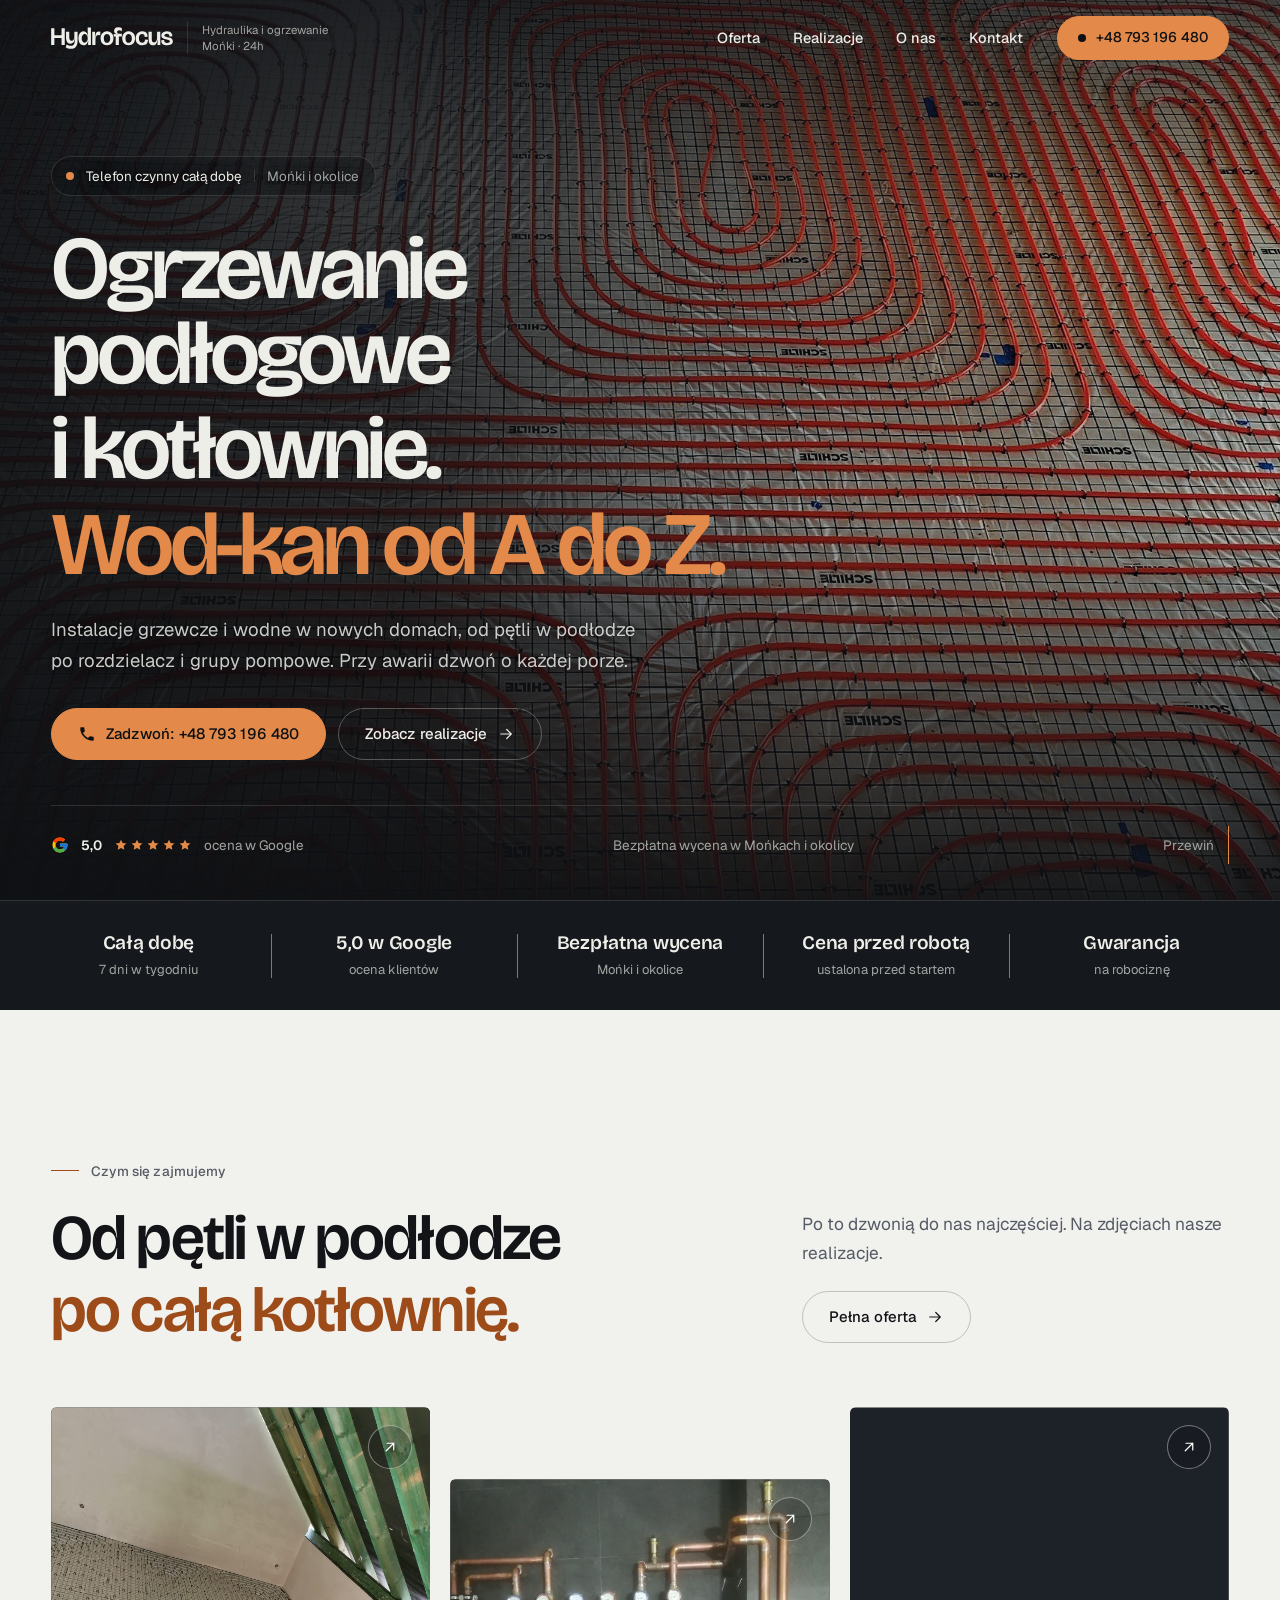
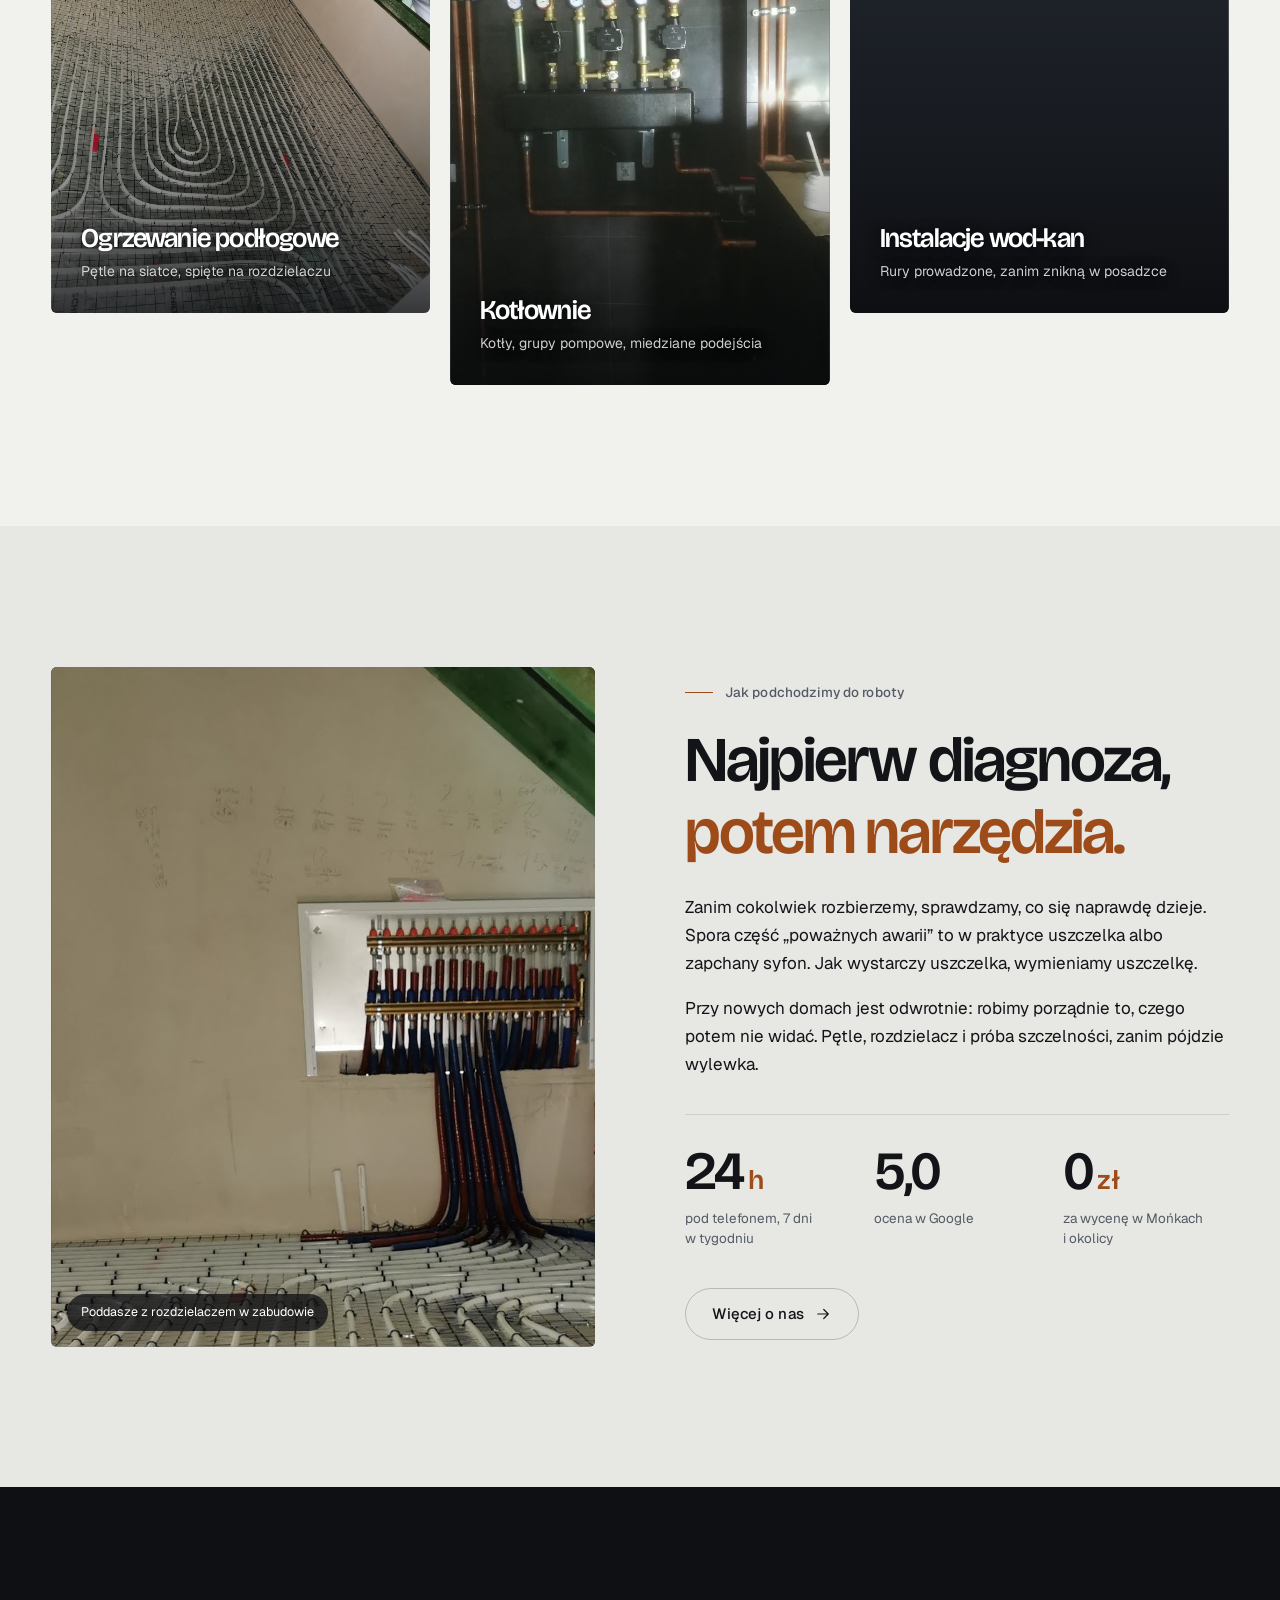
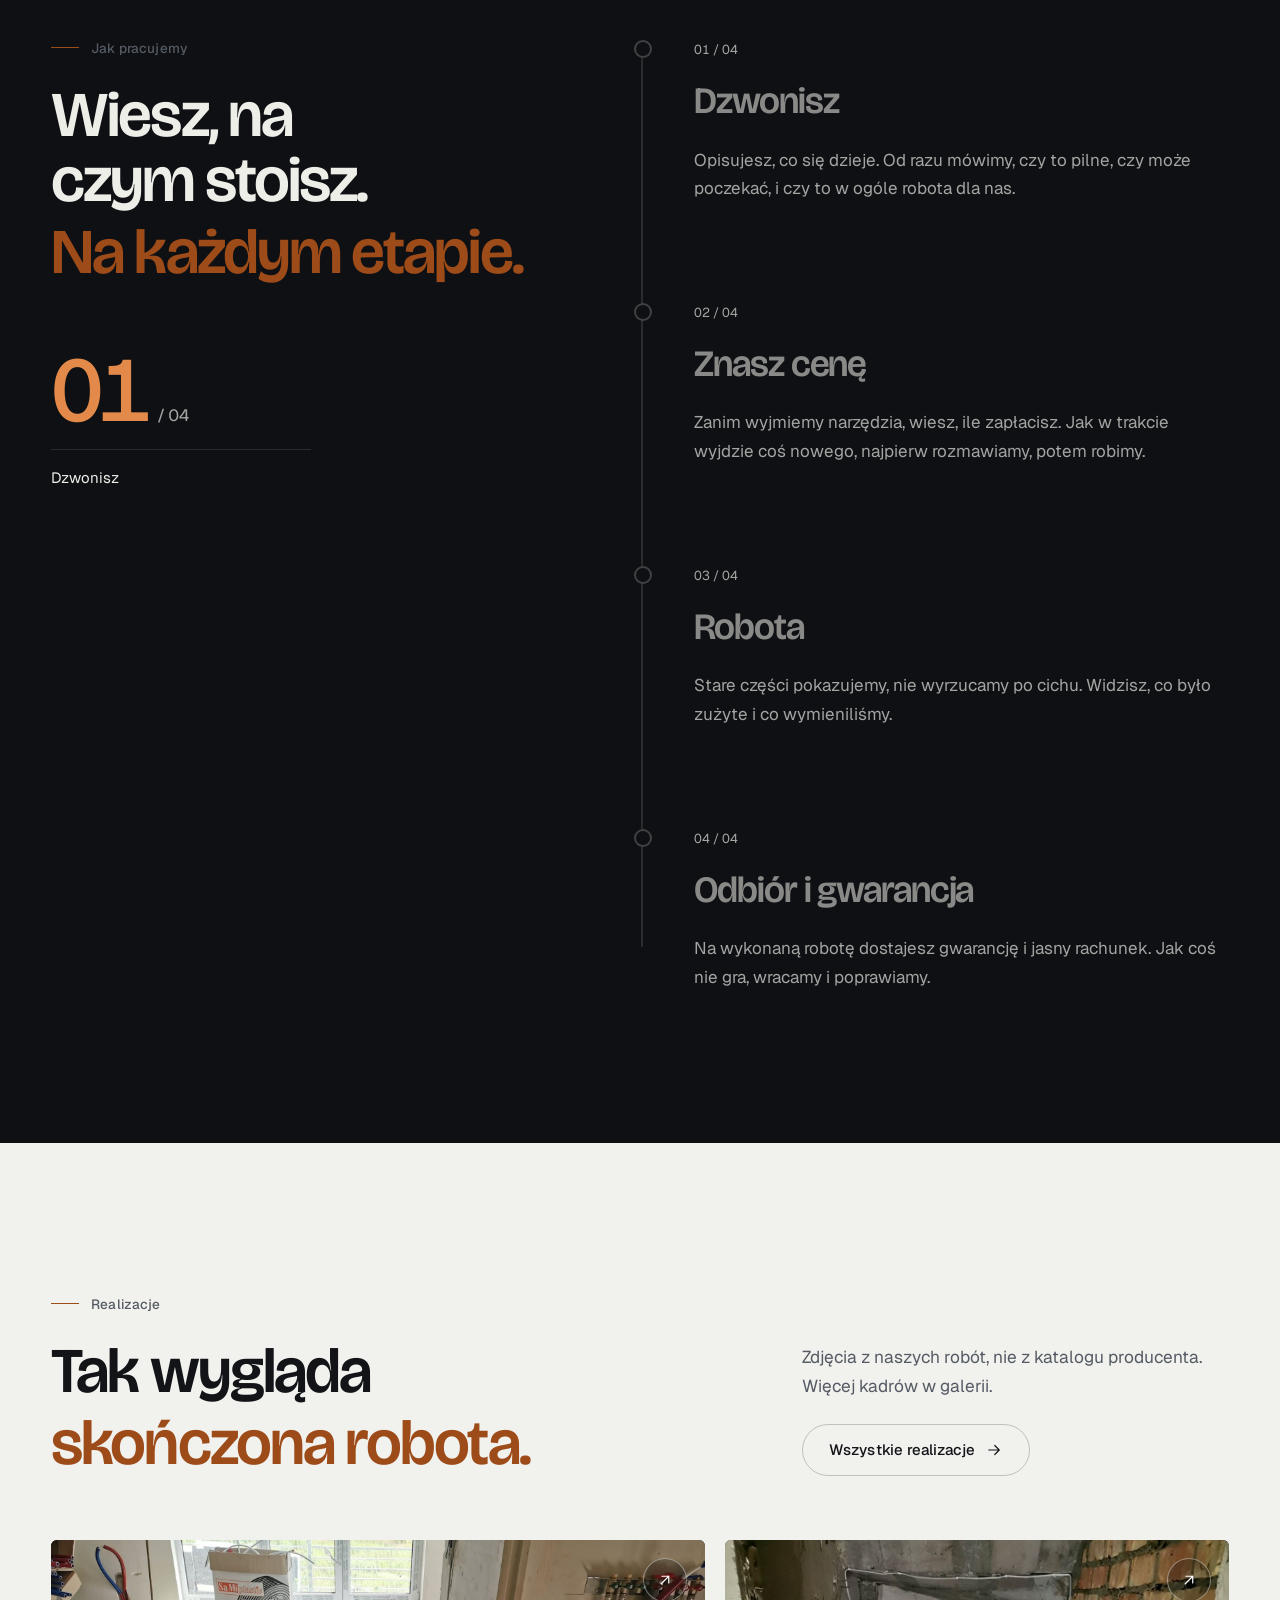
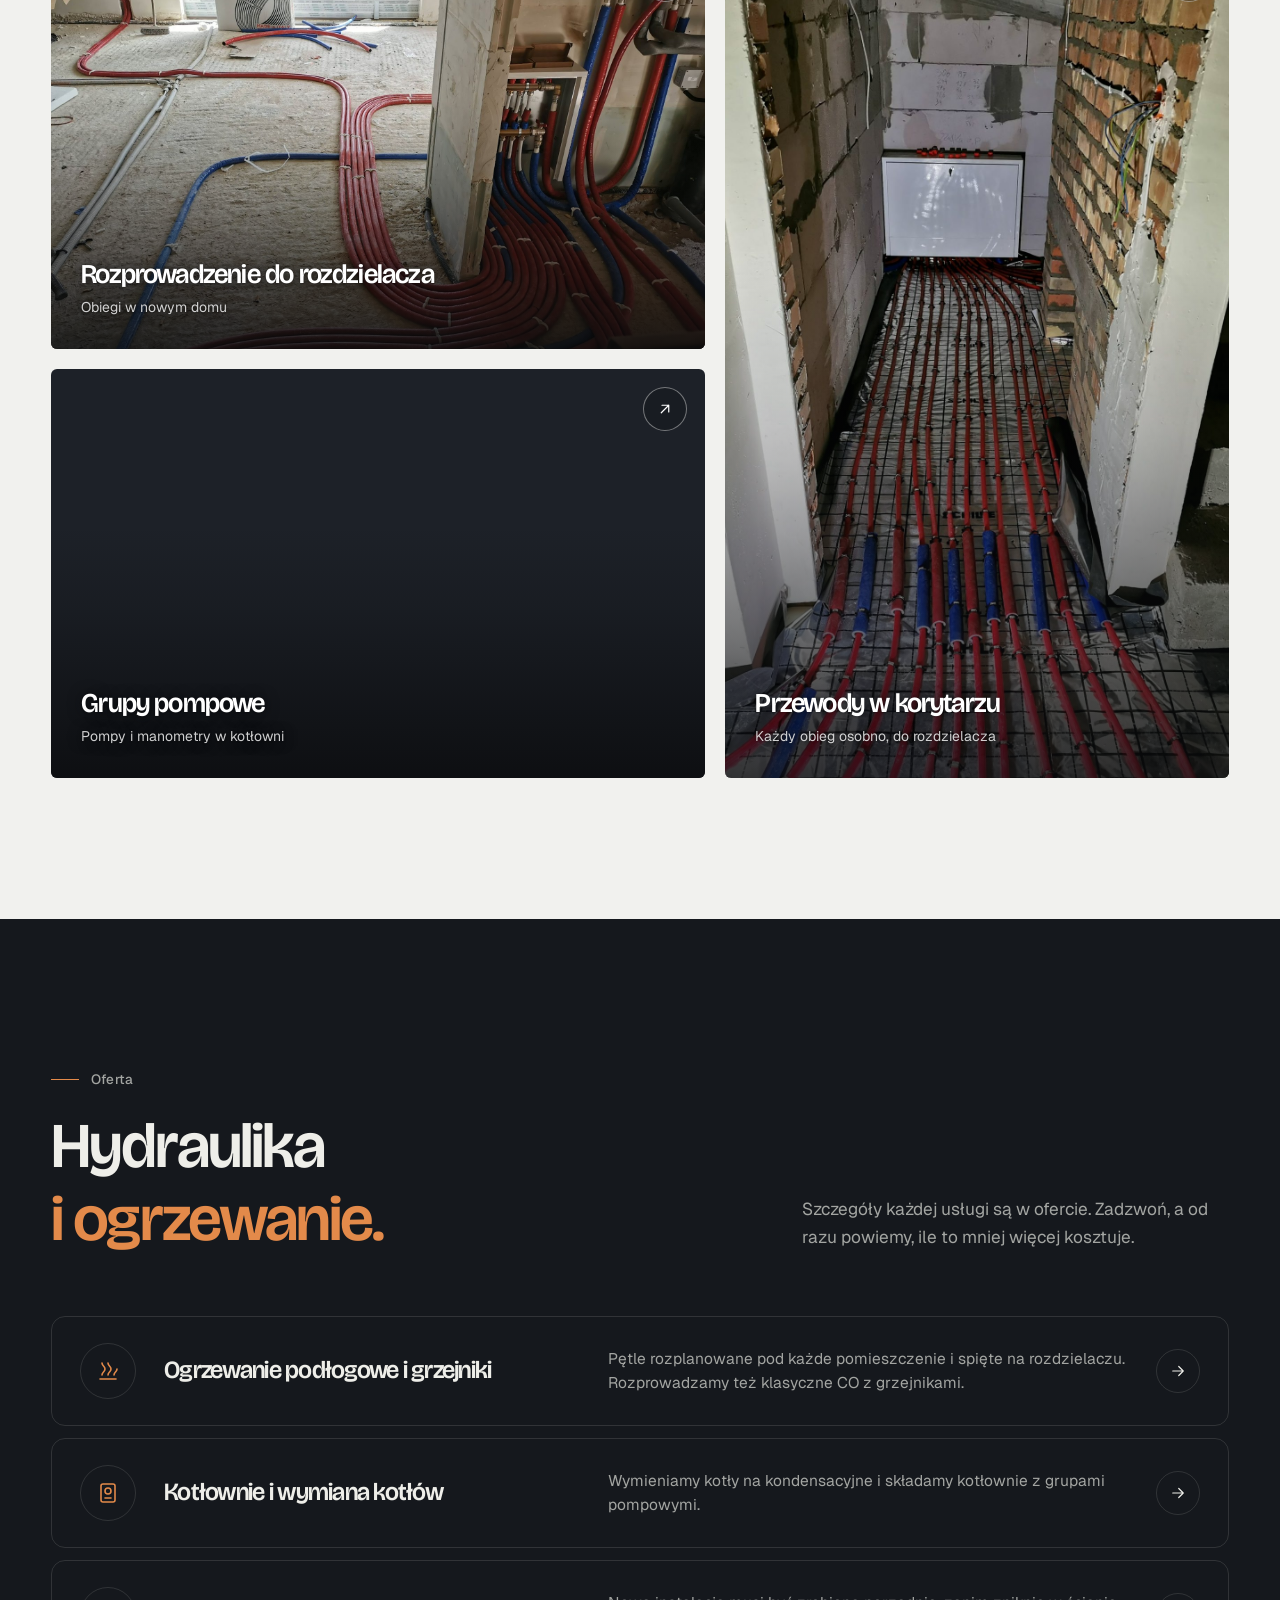
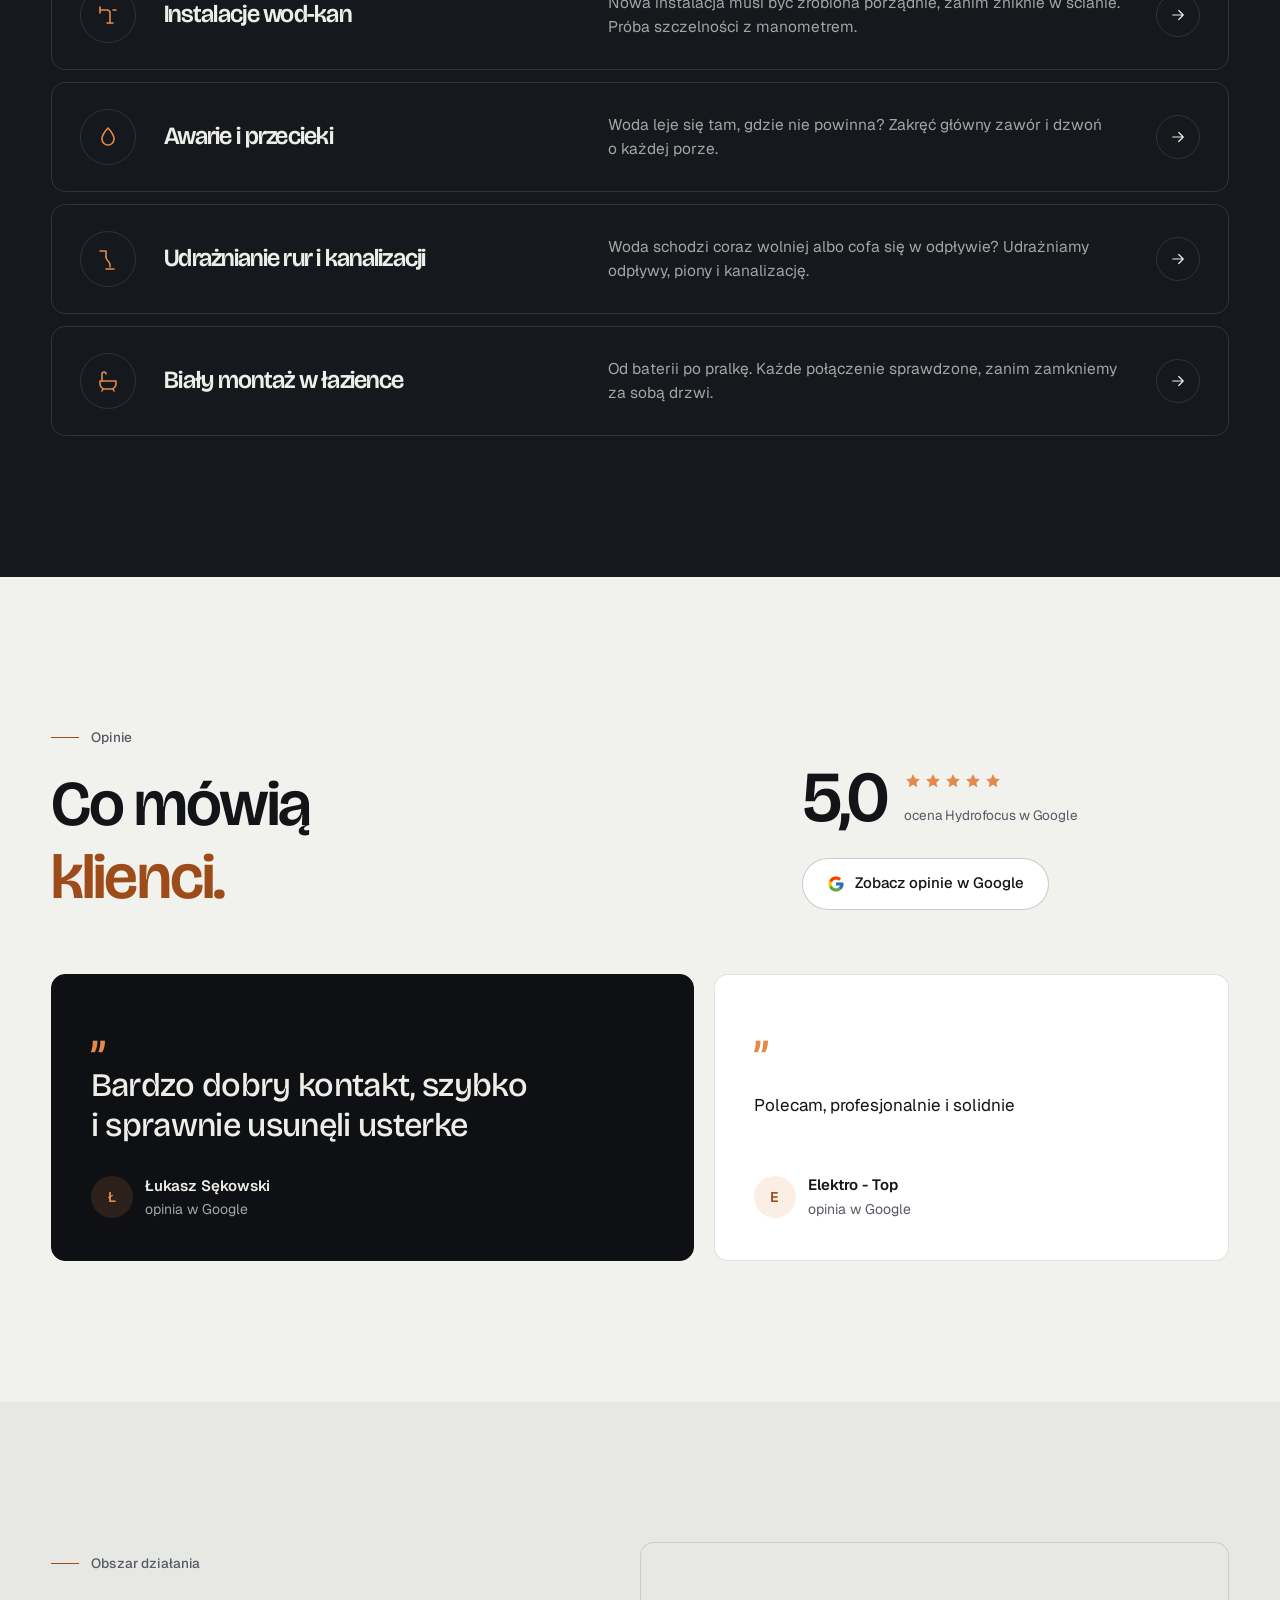
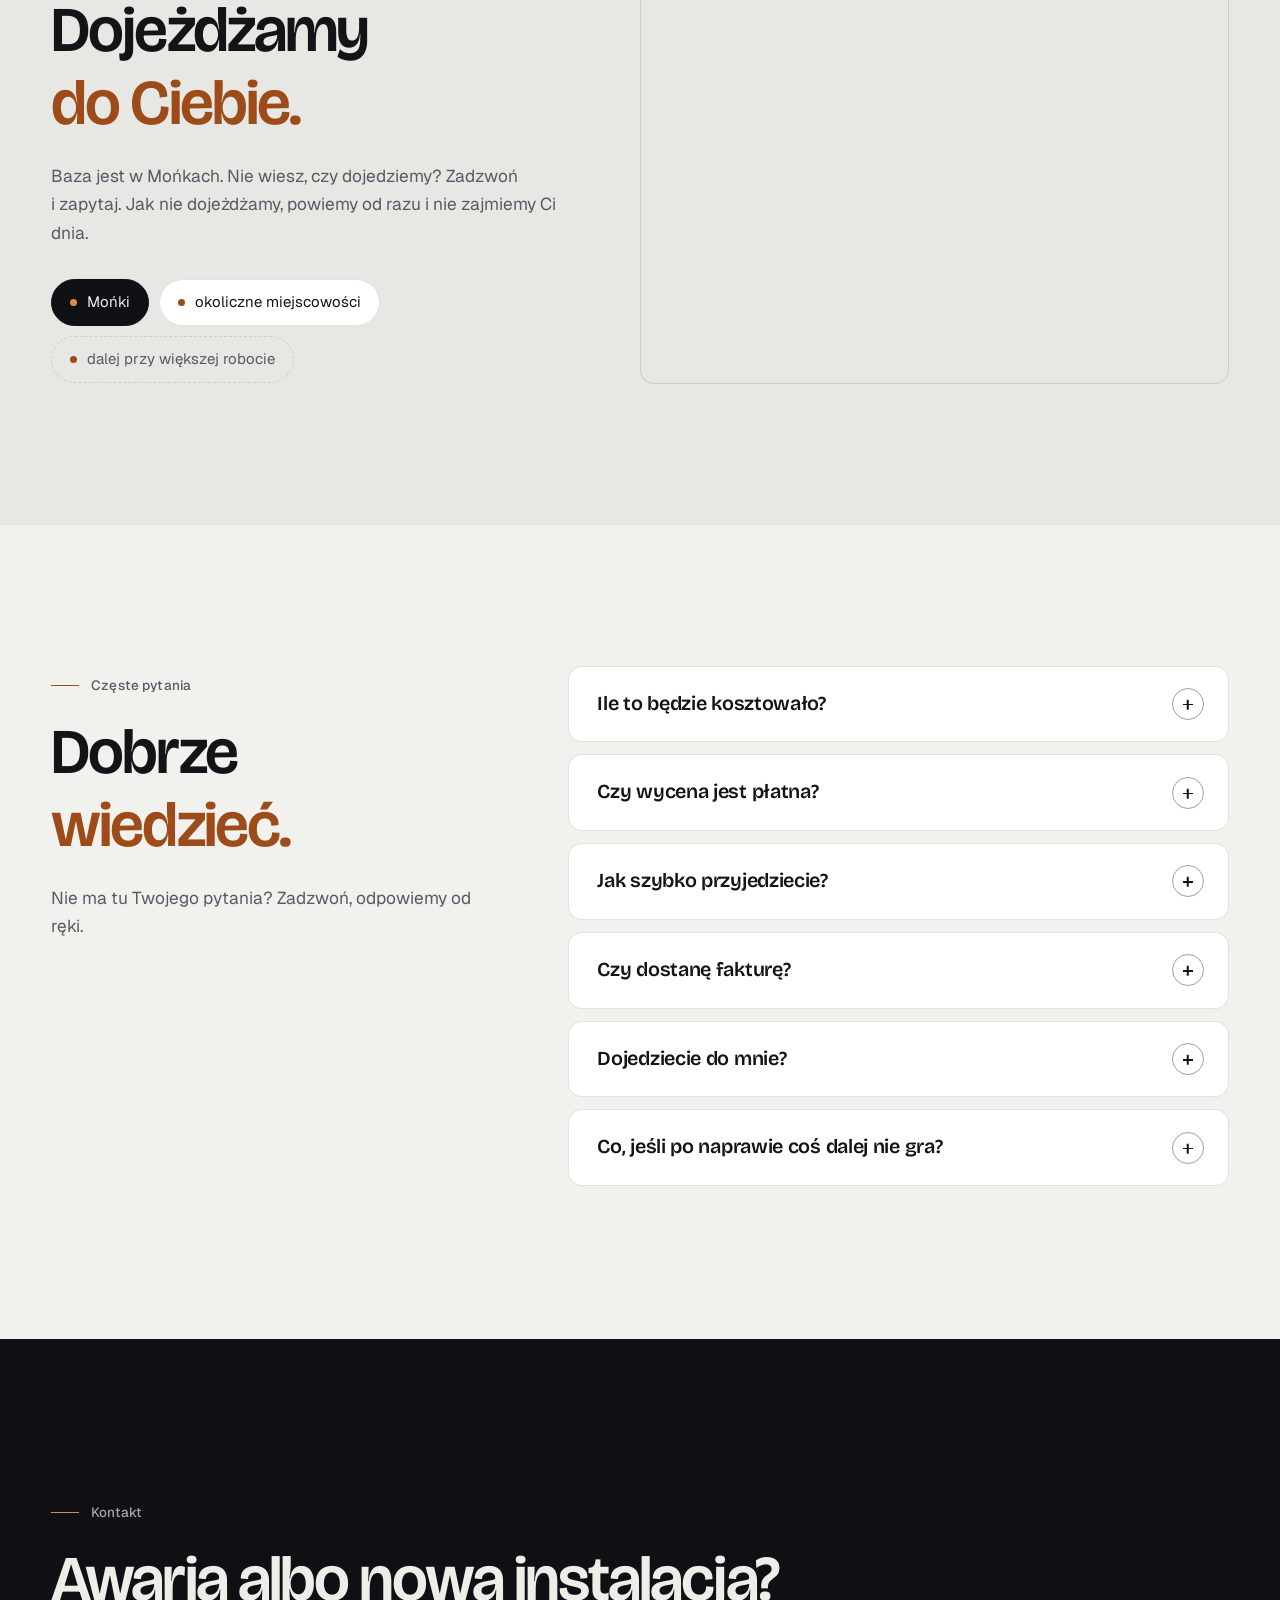
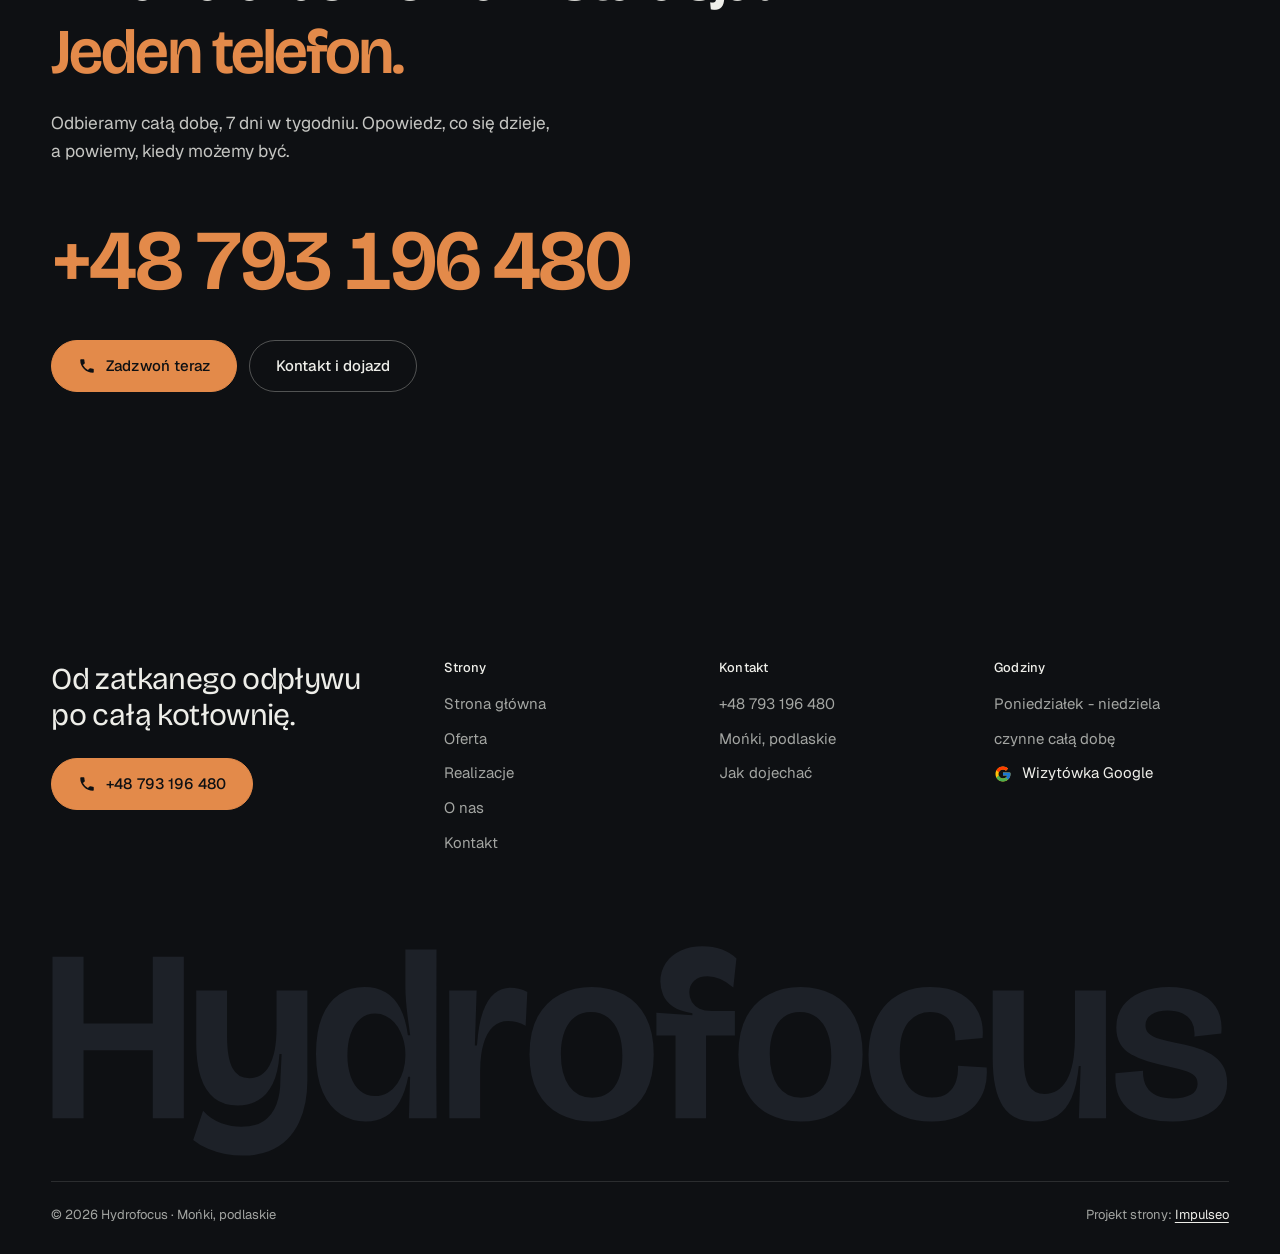
==== commit 36b323ac: "[claude-edit][cmt:493ee317-247a-4718-9619-e03935487d81] nowy projekt jak ElMac: grafit + miedź, ekra" ====
--- a/index.html
+++ b/index.html
@@ -3,230 +3,390 @@
 <head>
 <meta charset="UTF-8">
 <meta name="viewport" content="width=device-width, initial-scale=1.0">
-<title>Hydrofocus - hydraulik z dojazdem</title>
-<meta name="description" content="Hydraulik w Mońkach z dojazdem. Awarie, udrażnianie, instalacje wod-kan, wymiana kotłów. Cenę znasz przed robotą. Zadzwoń: +48 793 196 480.">
+<title>Hydrofocus - hydraulik Mońki | ogrzewanie podłogowe, kotłownie, wod-kan</title>
+<meta name="description" content="Hydraulik z Moniek z dojazdem w okolicy. Ogrzewanie podłogowe, kotłownie, instalacje wod-kan, awarie i udrażnianie. Cenę znasz przed robotą. Telefon całą dobę: +48 793 196 480.">
 <link rel="canonical" href="https://impulseo-pl.github.io/hydrofocus/">
 <meta name="robots" content="noindex, nofollow">
+<meta name="theme-color" content="#0E1013">
 <meta property="og:type" content="website">
 <meta property="og:locale" content="pl_PL">
 <meta property="og:site_name" content="Hydrofocus">
-<meta property="og:title" content="Hydrofocus - hydraulik z dojazdem">
-<meta property="og:description" content="Hydraulik w Mońkach z dojazdem. Awarie, udrażnianie, instalacje wod-kan, wymiana kotłów. Cenę znasz przed robotą. Zadzwoń: +48 793 196 480.">
+<meta property="og:title" content="Hydrofocus - hydraulik Mońki | ogrzewanie podłogowe, kotłownie, wod-kan">
+<meta property="og:description" content="Hydraulik z Moniek z dojazdem w okolicy. Ogrzewanie podłogowe, kotłownie, instalacje wod-kan, awarie i udrażnianie. Cenę znasz przed robotą. Telefon całą dobę: +48 793 196 480.">
 <meta property="og:url" content="https://impulseo-pl.github.io/hydrofocus/">
 <meta property="og:image" content="https://impulseo-pl.github.io/hydrofocus/img/og.jpg">
 <meta property="og:image:width" content="1200">
 <meta property="og:image:height" content="630">
 <meta name="twitter:card" content="summary_large_image">
-<script type="application/ld+json">{"@context": "https://schema.org", "@type": "Plumber", "name": "Hydrofocus", "url": "https://impulseo-pl.github.io/hydrofocus/", "telephone": "+48793196480", "image": "https://impulseo-pl.github.io/hydrofocus/img/og.jpg", "areaServed": "Mońki", "sameAs": ["https://www.google.com/maps?cid=2977518540617785377"]}</script>
+<script type="application/ld+json">{"@context": "https://schema.org", "@type": "Plumber", "name": "Hydrofocus", "url": "https://impulseo-pl.github.io/hydrofocus/", "telephone": "+48793196480", "image": "https://impulseo-pl.github.io/hydrofocus/img/og.jpg", "areaServed": "Mońki", "openingHours": "Mo-Su 00:00-23:59", "sameAs": ["https://www.google.com/maps?cid=2977518540617785377"]}</script>
+<script>(function(){var d=document.documentElement;d.classList.add('js');try{if(!window.matchMedia('(prefers-reduced-motion: reduce)').matches)d.classList.add('anim');}catch(e){}setTimeout(function(){if(!d.classList.contains('anim-ok'))d.classList.remove('anim');},3500);})();</script>
+<script>(function(){try{var d=document.documentElement,q=/[?&]intro/.test(location.search);if(!q&&window.matchMedia&&matchMedia('(prefers-reduced-motion: reduce)').matches)return;if(!q&&sessionStorage.getItem('hydrofocus_intro'))return;sessionStorage.setItem('hydrofocus_intro','1');d.classList.add('intro-on');setTimeout(function(){d.classList.remove('intro-on','intro-gra','intro-out');d.classList.add('hero-go')},4600);}catch(e){}})();</script>
+<link rel="preload" as="image" href="img/hero.jpg" fetchpriority="high">
 <link rel="preconnect" href="https://fonts.googleapis.com">
 <link rel="preconnect" href="https://fonts.gstatic.com" crossorigin>
-<link href="https://fonts.googleapis.com/css2?family=Space+Grotesk:wght@500;600;700&family=DM+Sans:opsz,wght@9..40,400;9..40,500;9..40,600&display=swap" rel="stylesheet">
-<link rel="stylesheet" href="assets/styles.css?v=aef503f2">
+<link href="https://fonts.googleapis.com/css2?family=Bricolage+Grotesque:opsz,wght@12..96,400..700&family=Geist:wght@400..600&display=swap" rel="stylesheet">
+<link rel="stylesheet" href="assets/styles.css?v=20261022a">
+<script src="assets/lenis.min.js?v=1.1.20" defer></script>
+<script src="assets/main.js?v=20261022a" defer></script>
 </head>
 <body>
-
-<header class="nav">
-  <div class="wrap nav-inner">
-    <a class="brand" href="index.html"><span class="name">Hydrofocus</span><span class="sub">Mońki</span></a>
-    <nav class="nav-links">
-      <a href="oferta.html">Oferta</a>
-      <a href="realizacje.html">Realizacje</a>
-      <a href="o-nas.html">O nas</a>
-      <a href="kontakt.html">Kontakt</a>
-      <a href="tel:+48793196480" class="btn btn-accent">Zadzwoń +48 793 196 480</a>
-    </nav>
-    <button class="nav-toggle" aria-label="Menu"><span></span><span></span><span></span></button>
-  </div>
+<a class="skip" href="#tresc">Przejdź do treści</a>
+<header class="site-head">
+<div class="intro" aria-hidden="true"><span class="intro-line"><i></i></span><span class="intro-meta">hydraulika i ogrzewanie · Mońki · 24h</span></div><div class="head-in">
+  <a class="brand" href="index.html" aria-label="Hydrofocus - strona główna">
+    <span class="znak"><svg class="wm" viewBox="40 -708 4814 867" role="img" aria-label="Hydrofocus"><path pathLength="1" style="--i:0" d="M456 0V-278H173V0H46V-660H173V-387H456V-660H583V0Z"/><path pathLength="1" style="--i:1" d="M822.7 153Q788.7 153 752.2 146.3Q715.7 139.7 682 125.3Q648.3 111 621.3 89L661.7 -30Q693.7 6 736.3 20.7Q779 35.3 818 35.3Q875 35.3 910.2 11.3Q945.3 -12.7 961.5 -55.7Q977.7 -98.7 977.7 -155.7L982.7 -262H974Q969.3 -187.3 946.3 -140.8Q923.3 -94.3 886.7 -73Q850 -51.7 803.3 -51.7Q745 -51.7 707.7 -81.3Q670.3 -111 652 -168Q633.7 -225 633.7 -306.3V-522H759.7V-336Q759.7 -247 781.5 -205.2Q803.3 -163.3 850.7 -163.3Q876.7 -163.3 897.5 -176Q918.3 -188.7 932.7 -214.5Q947 -240.3 954.5 -279.2Q962 -318 962 -369.3V-522H1088V-152Q1088 -108.7 1080 -64.8Q1072 -21 1053.7 18Q1035.3 57 1005 87.5Q974.7 118 929.7 135.5Q884.7 153 822.7 153Z"/><path pathLength="1" style="--i:2" d="M1326 13.7Q1270 13.7 1224 -16Q1178 -45.7 1150.7 -107.3Q1123.3 -169 1123.3 -264.7Q1123.3 -354.7 1148.2 -415Q1173 -475.3 1217.8 -505.7Q1262.7 -536 1321.7 -536Q1371 -536 1407.5 -514.8Q1444 -493.7 1467 -450Q1490 -406.3 1499 -339H1508.3Q1502.7 -379.7 1498 -414.8Q1493.3 -450 1491 -480.7Q1488.7 -511.3 1488.7 -537.7V-690H1616L1615 -206.7L1616.3 0H1503L1508 -169.7H1500.3Q1488.3 -108.3 1465 -67.5Q1441.7 -26.7 1407.2 -6.5Q1372.7 13.7 1326 13.7ZM1364.3 -90.3Q1393.7 -90.3 1416.8 -104.2Q1440 -118 1455.8 -141.8Q1471.7 -165.7 1480.2 -195.2Q1488.7 -224.7 1488.7 -255.7V-263Q1488.7 -286.3 1483.3 -310Q1478 -333.7 1467.8 -354.7Q1457.7 -375.7 1442.8 -392.2Q1428 -408.7 1408.5 -418.2Q1389 -427.7 1365.3 -427.7Q1329.7 -427.7 1304 -405.7Q1278.3 -383.7 1265 -345.3Q1251.7 -307 1251.7 -257.3Q1251.7 -209.3 1264.8 -171.3Q1278 -133.3 1303.2 -111.8Q1328.3 -90.3 1364.3 -90.3Z"/><path pathLength="1" style="--i:3" d="M1668.3 0V-266L1667.7 -522H1780L1772.7 -297H1781.3Q1787.3 -382.7 1805.7 -434.7Q1824 -486.7 1852.8 -510.2Q1881.7 -533.7 1918.3 -533.7Q1934.7 -533.7 1952.3 -529.5Q1970 -525.3 1987.3 -516.3L1980.3 -378Q1961.3 -388.3 1943 -393Q1924.7 -397.7 1908.3 -397.7Q1872.3 -397.7 1846.8 -373.7Q1821.3 -349.7 1807.8 -303.3Q1794.3 -257 1794.3 -190.7V0Z"/><path pathLength="1" style="--i:4" d="M2250.3 13.7Q2177 13.7 2119.3 -16.7Q2061.7 -47 2028.8 -108Q1996 -169 1996 -260.7Q1996 -354.3 2029.7 -415.2Q2063.3 -476 2120.8 -506Q2178.3 -536 2250.3 -536Q2324.7 -536 2381.8 -505.3Q2439 -474.7 2471.5 -413.5Q2504 -352.3 2504 -260Q2504 -166 2470.7 -105.3Q2437.3 -44.7 2379.8 -15.5Q2322.3 13.7 2250.3 13.7ZM2252.7 -83.7Q2291.7 -83.7 2319 -103.5Q2346.3 -123.3 2361 -161.5Q2375.7 -199.7 2375.7 -253.3Q2375.7 -310.3 2360.2 -350.3Q2344.7 -390.3 2316 -412.2Q2287.3 -434 2247.3 -434Q2209 -434 2181.5 -413.5Q2154 -393 2139.2 -354.3Q2124.3 -315.7 2124.3 -262Q2124.3 -178.3 2158.3 -131Q2192.3 -83.7 2252.7 -83.7Z"/><path pathLength="1" style="--i:5" d="M2593 0V-337.7H2514.7V-431.3L2662 -421.3V-429.3Q2610.7 -436.7 2582.2 -456.7Q2553.7 -476.7 2542.3 -503.8Q2531 -531 2531 -558.3Q2531 -601 2552.7 -633.7Q2574.3 -666.3 2613.5 -684.5Q2652.7 -702.7 2704.7 -702.7Q2746.3 -702.7 2780.7 -690.3Q2815 -678 2842 -653L2829.3 -534.7Q2801.7 -558.7 2776 -569.5Q2750.3 -580.3 2724 -580.3Q2689.3 -580.3 2669.3 -562.2Q2649.3 -544 2649.3 -513.7Q2649.3 -492.3 2660 -475Q2670.7 -457.7 2690.8 -447.7Q2711 -437.7 2740 -437.7H2835.7V-337.7H2718V0Z"/><path pathLength="1" style="--i:6" d="M3104.3 13.7Q3031 13.7 2973.3 -16.7Q2915.7 -47 2882.8 -108Q2850 -169 2850 -260.7Q2850 -354.3 2883.7 -415.2Q2917.3 -476 2974.8 -506Q3032.3 -536 3104.3 -536Q3178.7 -536 3235.8 -505.3Q3293 -474.7 3325.5 -413.5Q3358 -352.3 3358 -260Q3358 -166 3324.7 -105.3Q3291.3 -44.7 3233.8 -15.5Q3176.3 13.7 3104.3 13.7ZM3106.7 -83.7Q3145.7 -83.7 3173 -103.5Q3200.3 -123.3 3215 -161.5Q3229.7 -199.7 3229.7 -253.3Q3229.7 -310.3 3214.2 -350.3Q3198.7 -390.3 3170 -412.2Q3141.3 -434 3101.3 -434Q3063 -434 3035.5 -413.5Q3008 -393 2993.2 -354.3Q2978.3 -315.7 2978.3 -262Q2978.3 -178.3 3012.3 -131Q3046.3 -83.7 3106.7 -83.7Z"/><path pathLength="1" style="--i:7" d="M3638.7 13.7Q3573 13.7 3524.5 -6.8Q3476 -27.3 3444.3 -64.3Q3412.7 -101.3 3397.3 -150.5Q3382 -199.7 3382 -257Q3382 -314.3 3397.3 -364.5Q3412.7 -414.7 3443.7 -453.7Q3474.7 -492.7 3522.5 -514.3Q3570.3 -536 3635.3 -536Q3713 -536 3762 -506.5Q3811 -477 3832.5 -430Q3854 -383 3848.3 -328.3L3736.7 -317.7Q3737.7 -356.3 3724.8 -382Q3712 -407.7 3688.7 -420.7Q3665.3 -433.7 3634 -433.7Q3608.3 -433.7 3585.8 -424.3Q3563.3 -415 3546.2 -394.5Q3529 -374 3519.3 -341.8Q3509.7 -309.7 3509.7 -263Q3509.7 -203 3526.2 -163.2Q3542.7 -123.3 3572.2 -103.8Q3601.7 -84.3 3641 -84.3Q3682.7 -84.3 3706.7 -103.2Q3730.7 -122 3740.3 -152Q3750 -182 3747.3 -214L3865 -207Q3868.7 -162 3856.8 -122Q3845 -82 3816.7 -51.3Q3788.3 -20.7 3744 -3.5Q3699.7 13.7 3638.7 13.7Z"/><path pathLength="1" style="--i:8" d="M4061.7 13.7Q3973 13.7 3931.3 -49.3Q3889.7 -112.3 3889.7 -243.7V-522H4016.7V-245Q4016.7 -166 4037.3 -132.5Q4058 -99 4102 -99Q4130.7 -99 4153.5 -113Q4176.3 -127 4192.7 -155.7Q4209 -184.3 4217.5 -229.2Q4226 -274 4226 -336.7V-522H4352.7V-251L4353.3 0H4242L4249.3 -213.3H4241.7Q4234 -134 4212.2 -84Q4190.3 -34 4153.2 -10.2Q4116 13.7 4061.7 13.7Z"/><path pathLength="1" style="--i:9" d="M4623.3 13.7Q4572.3 13.7 4528.7 3.2Q4485 -7.3 4453.2 -30.3Q4421.3 -53.3 4404.8 -91.5Q4388.3 -129.7 4391.7 -184L4504 -194.3Q4503.7 -153.3 4518.7 -128.2Q4533.7 -103 4561.5 -91.8Q4589.3 -80.7 4627.3 -80.7Q4672.3 -80.7 4699.8 -95.8Q4727.3 -111 4727.3 -141Q4727.3 -161.7 4714.5 -173.7Q4701.7 -185.7 4675.2 -193.8Q4648.7 -202 4607.7 -211Q4562 -221.7 4523 -233Q4484 -244.3 4455.2 -261.3Q4426.3 -278.3 4410.7 -304.7Q4395 -331 4395 -371Q4395 -422.3 4422.3 -459.2Q4449.7 -496 4498.5 -516Q4547.3 -536 4612 -536Q4671 -536 4721.5 -517Q4772 -498 4801.2 -456Q4830.3 -414 4824.3 -345.7L4714.3 -333.7Q4717.3 -369.3 4703.7 -393Q4690 -416.7 4664.7 -428.5Q4639.3 -440.3 4605 -440.3Q4563 -440.3 4538.7 -423.8Q4514.3 -407.3 4514.3 -380.3Q4514.3 -358 4529.3 -344.7Q4544.3 -331.3 4572.7 -323.5Q4601 -315.7 4640.7 -307.3Q4675.3 -300.7 4711.7 -290.8Q4748 -281 4778.8 -263.7Q4809.7 -246.3 4828.8 -217.3Q4848 -188.3 4848 -143Q4848 -95.3 4821.5 -60Q4795 -24.7 4745 -5.5Q4695 13.7 4623.3 13.7Z"/></svg></span>
+    <span class="brand-sub">Hydraulika i&nbsp;ogrzewanie<br>Mońki · 24h</span>
+  </a>
+  <nav class="nav-links" aria-label="Menu główne">
+    <a class="nl" href="oferta.html">Oferta</a><a class="nl" href="realizacje.html">Realizacje</a><a class="nl" href="o-nas.html">O&nbsp;nas</a><a class="nl" href="kontakt.html">Kontakt</a>
+    <a class="btn btn-copper nav-cta" href="tel:+48793196480"><span class="live" aria-hidden="true"></span>+48 793 196 480</a>
+  </nav>
+  <button class="burger" type="button" aria-label="Otwórz menu" aria-expanded="false" aria-controls="mnav"><span></span><span></span></button>
+</div>
 </header>
-
-<main>
-<section class="hero-fach">
-  <img class="hf-photo" src="img/hero.jpg" fetchpriority="high" data-rotate="img/g1.jpg|img/g2.jpg" alt="Hydrofocus" width="2400" height="1200">
-  <div class="hf-panel">
-    <div class="hf-inner">
-      <span class="hf-kicker">Hydraulik · Mońki i okolice</span>
-      <h1 class="hf-title">Ogrzewanie podłogowe i kotłownie <em></em></h1>
-      <p class="hf-lead">Instalacje grzewcze i wodne w nowych domach - od pętli w podłodze po rozdzielacz i grupy pompowe. Przy awarii dzwoń o każdej porze.</p>
-      <a class="hf-phone" href="tel:+48793196480"><span class="hf-phone-lab">Zadzwoń teraz</span><span class="hf-phone-num"><svg class="ico-tel" width="16" height="16" viewBox="0 0 24 24" fill="none" aria-hidden="true"><path d="M6.6 10.8a15.5 15.5 0 0 0 6.6 6.6l2.2-2.2a1 1 0 0 1 1-.24 11.4 11.4 0 0 0 3.6.58 1 1 0 0 1 1 1V20a1 1 0 0 1-1 1A17 17 0 0 1 3 4a1 1 0 0 1 1-1h3.5a1 1 0 0 1 1 1c0 1.25.2 2.46.58 3.6a1 1 0 0 1-.25 1l-2.23 2.2Z" fill="currentColor"/></svg> +48 793 196 480</span></a>
-      <div class="hf-actions">
-        <a href="kontakt.html" class="btn btn-accent">Zapytaj o wycenę <span class="arr">→</span></a>
-        <a href="tel:+48793196480" class="btn btn-ghost hf-ghost">Zadzwoń +48 793 196 480</a>
-      </div>
-      <div class="hf-trust"><svg class="ico-star" width="14" height="14" viewBox="0 0 24 24" style="vertical-align:-2px" aria-hidden="true"><path d="M12 2.8l2.85 5.8 6.4.93-4.63 4.5 1.1 6.37L12 17.4l-5.72 3 1.1-6.37-4.63-4.5 6.4-.93L12 2.8Z" fill="currentColor"/></svg> Ocena 5,0 w Google</div>
-    </div>
-  </div>
-</section>
-<section class="fach-promise">
-  <div class="wrap">
-    <ul class="fp-row reveal"><li>Bezpłatna wycena</li><li>Dojazd: Mońki i okolice</li><li>Gwarancja na robociznę</li></ul>
-  </div>
-</section>
-<section class="opinie-mini" aria-label="Opinie klientów">
-  <div class="wrap">
-    <div class="om-row">
-      <div class="om-item reveal"><blockquote>„Bardzo dobry kontakt, szybko i sprawnie usunęli usterke”</blockquote><span class="om-autor">Łukasz Sękowski</span></div>
-      <div class="om-item reveal"><blockquote>„Polecam, profesjonalnie i solidnie”</blockquote><span class="om-autor">Elektro - Top</span></div>
-    </div>
-  </div>
-</section>
-<section class="gateways-band">
-  <div class="wrap">
-    <div class="gateways">
-      <a href="oferta.html" class="gateway reveal"><img src="img/r3.jpg" alt="Ogrzewanie podłogowe" loading="lazy" width="1800" height="1100" decoding="async"><span class="g-ttl">Ogrzewanie podłogowe</span></a>
-      <a href="oferta.html" class="gateway reveal"><img src="img/about.jpg" alt="Wymiana i montaż kotłów" loading="lazy" width="2400" height="1800" decoding="async"><span class="g-ttl">Wymiana i montaż kotłów</span></a>
-      <a href="oferta.html" class="gateway reveal"><img src="img/g9.jpg" alt="Montaż łazienek" loading="lazy" width="1600" height="1068" decoding="async"><span class="g-ttl">Montaż łazienek</span></a>
-    </div>
-  </div>
-</section>
-<section class="proces proces-os fachowcy">
+<script>(function(){var d=document.documentElement;if(!d.classList.contains('intro-on'))return;
+var wyszlo=false,koniec=false,t0=Date.now();
+function heroGotowe(){var im=document.querySelector('.hero-media img');return !!(im&&im.complete&&im.naturalWidth>0);}
+function sprzataj(){if(koniec)return;koniec=true;d.classList.add('hero-go');d.classList.remove('intro-on','intro-gra','intro-out');
+['--i-w','--i-h','--i-px','--i-py','--i-zmniejsz','--i-baza-w','--i-baza-h'].forEach(function(k){d.style.removeProperty(k);});
+try{document.dispatchEvent(new Event('wejscie:koniec'));}catch(e){}}
+function wyjdz(){if(wyszlo||koniec)return;wyszlo=true;d.classList.add('intro-out');setTimeout(function(){d.classList.add('hero-go');},240);setTimeout(sprzataj,880);}
+function moze(){if(wyszlo||koniec)return;var t=Date.now()-t0;if(t>=1240&&(heroGotowe()||t>=1700))wyjdz();else setTimeout(moze,60);}
+try{var znak=document.querySelector('.brand .znak'),wm=znak&&znak.querySelector('.wm');if(!wm){sprzataj();return;}
+znak.classList.add('mierze');var r=wm.getBoundingClientRect();znak.classList.remove('mierze');
+if(!r.width||!r.height){sprzataj();return;}
+var W=window.innerWidth,H=window.innerHeight,cel=W<680?Math.min(W*0.78,340):Math.min(W*0.42,640);cel=Math.max(r.width,cel);
+var u=function(k,v){d.style.setProperty(k,v);};
+u('--i-w',Math.round(cel)+'px');u('--i-h',Math.round(cel*r.height/r.width)+'px');u('--i-zmniejsz',(r.width/cel).toFixed(4));
+u('--i-px',Math.round(r.left+r.width/2-W/2)+'px');u('--i-py',Math.round(r.top+r.height/2-H/2)+'px');
+u('--i-baza-w',Math.round(r.width)+'px');u('--i-baza-h',Math.round(r.height)+'px');
+requestAnimationFrame(function(){requestAnimationFrame(function(){d.classList.add('intro-gra');t0=Date.now();moze();});});
+['wheel','touchstart','keydown','pointerdown'].forEach(function(ev){window.addEventListener(ev,function(){sprzataj();},{once:true,passive:true});});
+setTimeout(sprzataj,3900);
+}catch(e){sprzataj();}})();</script>
+<div class="mnav" id="mnav">
+  <div class="mnav-in">
+    <a class="ml" href="index.html" aria-current="page">Strona główna</a><a class="ml" href="oferta.html">Oferta</a><a class="ml" href="realizacje.html">Realizacje</a><a class="ml" href="o-nas.html">O&nbsp;nas</a><a class="ml" href="kontakt.html">Kontakt</a>
+    <div class="mnav-foot">
+      <span>Telefon czynny całą dobę, 7 dni w&nbsp;tygodniu</span>
+      <a class="btn btn-copper" href="tel:+48793196480"><svg class="ico" width="16" height="16" viewBox="0 0 24 24" fill="none" aria-hidden="true"><path d="M6.6 10.8a15.5 15.5 0 0 0 6.6 6.6l2.2-2.2a1 1 0 0 1 1-.24 11.4 11.4 0 0 0 3.6.58 1 1 0 0 1 1 1V20a1 1 0 0 1-1 1A17 17 0 0 1 3 4a1 1 0 0 1 1-1h3.5a1 1 0 0 1 1 1c0 1.25.2 2.46.58 3.6a1 1 0 0 1-.25 1l-2.23 2.2Z" fill="currentColor"/></svg>+48 793 196 480</a>
+    </div>
+  </div>
+</div>
+<main id="tresc">
+
+<section class="hero">
+  <div class="hero-media"><img src="img/hero.jpg" alt="Czerwone pętle ogrzewania podłogowego ułożone na siatce - realizacja Hydrofocus" width="2400" height="1200" decoding="async" fetchpriority="high"></div>
+  <div class="hero-in">
+    <p class="hero-tag up" style="--d:0"><span class="live" aria-hidden="true"></span>Telefon czynny całą dobę<span class="sep" aria-hidden="true"></span><span class="muted">Mońki i&nbsp;okolice</span></p>
+    <h1><span class="ln"><span class="ln-i" style="--k:0">Ogrzewanie podłogowe</span></span><span class="ln"><span class="ln-i" style="--k:1">i&nbsp;kotłownie.</span></span><span class="ln"><span class="ln-i" style="--k:2"><em>Wod-kan od A&nbsp;do Z.</em></span></span></h1>
+    <p class="hero-lead up" style="--d:380">Instalacje grzewcze i&nbsp;wodne w&nbsp;nowych domach, od pętli w&nbsp;podłodze po rozdzielacz i&nbsp;grupy pompowe. Przy awarii dzwoń o&nbsp;każdej porze.</p>
+    <div class="hero-ctas up" style="--d:500">
+      <a class="btn btn-copper" href="tel:+48793196480"><svg class="ico" width="16" height="16" viewBox="0 0 24 24" fill="none" aria-hidden="true"><path d="M6.6 10.8a15.5 15.5 0 0 0 6.6 6.6l2.2-2.2a1 1 0 0 1 1-.24 11.4 11.4 0 0 0 3.6.58 1 1 0 0 1 1 1V20a1 1 0 0 1-1 1A17 17 0 0 1 3 4a1 1 0 0 1 1-1h3.5a1 1 0 0 1 1 1c0 1.25.2 2.46.58 3.6a1 1 0 0 1-.25 1l-2.23 2.2Z" fill="currentColor"/></svg>Zadzwoń: +48 793 196 480</a>
+      <a class="btn btn-ghost" href="realizacje.html">Zobacz realizacje<svg class="ico arr" width="18" height="18" viewBox="0 0 24 24" fill="none" stroke="currentColor" stroke-width="1.6" stroke-linecap="round" stroke-linejoin="round" aria-hidden="true"><path d="M5 12h14M13 6l6 6-6 6"/></svg></a>
+    </div>
+    <div class="hero-foot up" style="--d:640">
+      <span class="rate"><svg class="g-logo" viewBox="0 0 48 48" aria-hidden="true"><path fill="#FFC107" d="M43.6 20.5H42V20H24v8h11.3C33.7 32.7 29.2 36 24 36c-6.6 0-12-5.4-12-12s5.4-12 12-12c3.1 0 5.8 1.2 7.9 3.1l5.7-5.7C34 6.1 29.3 4 24 4 12.9 4 4 12.9 4 24s8.9 20 20 20 20-8.9 20-20c0-1.3-.1-2.4-.4-3.5z"/><path fill="#FF3D00" d="m6.3 14.7 6.6 4.8C14.7 15.1 19 12 24 12c3.1 0 5.8 1.2 7.9 3.1l5.7-5.7C34 6.1 29.3 4 24 4 16.3 4 9.7 8.3 6.3 14.7z"/><path fill="#4CAF50" d="M24 44c5.2 0 9.9-2 13.4-5.2l-6.2-5.2A11.9 11.9 0 0 1 24 36c-5.2 0-9.6-3.3-11.3-7.9l-6.5 5C9.5 39.6 16.2 44 24 44z"/><path fill="#1976D2" d="M43.6 20.5H42V20H24v8h11.3a12 12 0 0 1-4.1 5.6l6.2 5.2C37 39.2 44 34 44 24c0-1.3-.1-2.4-.4-3.5z"/></svg><b>5,0</b><span class="stars" aria-label="Ocena 5 na 5"><svg viewBox="0 0 24 24" aria-hidden="true"><path fill="currentColor" d="M12 2.8l2.8 5.9 6.4.8-4.7 4.4 1.2 6.3L12 17.1l-5.7 3.1 1.2-6.3L2.8 9.5l6.4-.8z"/></svg><svg viewBox="0 0 24 24" aria-hidden="true"><path fill="currentColor" d="M12 2.8l2.8 5.9 6.4.8-4.7 4.4 1.2 6.3L12 17.1l-5.7 3.1 1.2-6.3L2.8 9.5l6.4-.8z"/></svg><svg viewBox="0 0 24 24" aria-hidden="true"><path fill="currentColor" d="M12 2.8l2.8 5.9 6.4.8-4.7 4.4 1.2 6.3L12 17.1l-5.7 3.1 1.2-6.3L2.8 9.5l6.4-.8z"/></svg><svg viewBox="0 0 24 24" aria-hidden="true"><path fill="currentColor" d="M12 2.8l2.8 5.9 6.4.8-4.7 4.4 1.2 6.3L12 17.1l-5.7 3.1 1.2-6.3L2.8 9.5l6.4-.8z"/></svg><svg viewBox="0 0 24 24" aria-hidden="true"><path fill="currentColor" d="M12 2.8l2.8 5.9 6.4.8-4.7 4.4 1.2 6.3L12 17.1l-5.7 3.1 1.2-6.3L2.8 9.5l6.4-.8z"/></svg></span><span>ocena w&nbsp;Google</span></span>
+      <span>Bezpłatna wycena w&nbsp;Mońkach i&nbsp;okolicy</span>
+      <span class="cue" aria-hidden="true">Przewiń<span class="cue-line"><i></i></span></span>
+    </div>
+  </div>
+</section>
+
+<section class="strip" aria-label="Najważniejsze w skrócie">
+  <div class="strip-in">
+    <div class="strip-it"><div class="k">Całą dobę</div><div class="v">7 dni w&nbsp;tygodniu</div></div>
+    <div class="strip-it"><div class="k">5,0 w&nbsp;Google</div><div class="v">ocena klientów</div></div>
+    <div class="strip-it"><div class="k">Bezpłatna wycena</div><div class="v">Mońki i&nbsp;okolice</div></div>
+    <div class="strip-it"><div class="k">Cena przed robotą</div><div class="v">ustalona przed startem</div></div>
+    <div class="strip-it"><div class="k">Gwarancja</div><div class="v">na robociznę</div></div>
+  </div>
+</section>
+
+<section class="sec" id="uslugi">
+  <div class="wrap">
+    <div class="sec-head">
+      <div>
+        <p class="eyebrow rv">Czym się zajmujemy</p>
+        <h2 class="h2 rv rv-h"><span class="ln"><span class="ln-i" style="--k:0">Od pętli w&nbsp;podłodze</span></span><span class="ln"><span class="ln-i" style="--k:1"><em>po całą kotłownię.</em></span></span></h2>
+      </div>
+      <div class="side rv" style="--d:120">
+        <p class="lead">Po to dzwonią do nas najczęściej. Na zdjęciach nasze realizacje.</p>
+        <a class="btn btn-ghost" href="oferta.html">Pełna oferta<svg class="ico arr" width="18" height="18" viewBox="0 0 24 24" fill="none" stroke="currentColor" stroke-width="1.6" stroke-linecap="round" stroke-linejoin="round" aria-hidden="true"><path d="M5 12h14M13 6l6 6-6 6"/></svg></a>
+      </div>
+    </div>
+    <div class="tiles-3">
+      <a class="tile rv-img rv" style="--d:0" href="oferta.html#ogrzewanie">
+        <img src="img/g7.jpg" alt="Pętle ogrzewania podłogowego na poddaszu - realizacja Hydrofocus" width="1410" height="1880" decoding="async">
+        <span class="go" aria-hidden="true"><svg class="ico" width="18" height="18" viewBox="0 0 24 24" fill="none" stroke="currentColor" stroke-width="1.6" stroke-linecap="round" stroke-linejoin="round" aria-hidden="true"><path d="M7 17 17 7M8 7h9v9"/></svg></span>
+        <span class="tile-cap"><h3>Ogrzewanie podłogowe</h3><span>Pętle na siatce, spięte na rozdzielaczu</span></span>
+      </a><a class="tile rv-img rv" style="--d:120" href="oferta.html#kotly">
+        <img src="img/about.jpg" alt="Kotłownia z grupami pompowymi - realizacja Hydrofocus" width="1880" height="1410" decoding="async">
+        <span class="go" aria-hidden="true"><svg class="ico" width="18" height="18" viewBox="0 0 24 24" fill="none" stroke="currentColor" stroke-width="1.6" stroke-linecap="round" stroke-linejoin="round" aria-hidden="true"><path d="M7 17 17 7M8 7h9v9"/></svg></span>
+        <span class="tile-cap"><h3>Kotłownie</h3><span>Kotły, grupy pompowe, miedziane podejścia</span></span>
+      </a><a class="tile rv-img rv" style="--d:240" href="oferta.html#wod-kan">
+        <img src="img/g4.jpg" alt="Rury wod-kan w otulinach przed wylewką - realizacja Hydrofocus" width="1410" height="1880" decoding="async">
+        <span class="go" aria-hidden="true"><svg class="ico" width="18" height="18" viewBox="0 0 24 24" fill="none" stroke="currentColor" stroke-width="1.6" stroke-linecap="round" stroke-linejoin="round" aria-hidden="true"><path d="M7 17 17 7M8 7h9v9"/></svg></span>
+        <span class="tile-cap"><h3>Instalacje wod-kan</h3><span>Rury prowadzone, zanim znikną w&nbsp;posadzce</span></span>
+      </a>
+    </div>
+  </div>
+</section>
+
+<section class="sec paper-2">
+  <div class="wrap about">
+    <figure class="fig rv-img rv">
+      <img src="img/r3.jpg" alt="Poddasze z pętlami ogrzewania podłogowego i szafką rozdzielacza - realizacja Hydrofocus" width="1800" height="1100" decoding="async" data-plx="36" style="height:112%;margin-top:-6%">
+      <figcaption class="fig-tag">Poddasze z&nbsp;rozdzielaczem w&nbsp;zabudowie</figcaption>
+    </figure>
+    <div>
+      <p class="eyebrow rv">Jak podchodzimy do roboty</p>
+      <h2 class="h2 rv rv-h"><span class="ln"><span class="ln-i" style="--k:0">Najpierw diagnoza,</span></span><span class="ln"><span class="ln-i" style="--k:1"><em>potem narzędzia.</em></span></span></h2>
+      <p class="rv" style="--d:100;margin-top:28px">Zanim cokolwiek rozbierzemy, sprawdzamy, co się naprawdę dzieje. Spora część „poważnych awarii” to w&nbsp;praktyce uszczelka albo zapchany syfon. Jak wystarczy uszczelka, wymieniamy uszczelkę.</p>
+      <p class="rv" style="--d:160">Przy nowych domach jest odwrotnie: robimy porządnie to, czego potem nie widać. Pętle, rozdzielacz i&nbsp;próba szczelności, zanim pójdzie wylewka.</p>
+      <div class="stats rv" style="--d:200">
+        <div class="stat"><b><span class="num" data-to="24">24</span><small>h</small></b><span>pod telefonem, 7 dni w&nbsp;tygodniu</span></div>
+        <div class="stat"><b><span class="num" data-to="5,0">5,0</span></b><span>ocena w&nbsp;Google</span></div>
+        <div class="stat"><b><span class="num" data-to="0">0</span><small>zł</small></b><span>za wycenę w&nbsp;Mońkach i&nbsp;okolicy</span></div>
+      </div>
+      <a class="btn btn-ghost rv" style="--d:240" href="o-nas.html">Więcej o&nbsp;nas<svg class="ico arr" width="18" height="18" viewBox="0 0 24 24" fill="none" stroke="currentColor" stroke-width="1.6" stroke-linecap="round" stroke-linejoin="round" aria-hidden="true"><path d="M5 12h14M13 6l6 6-6 6"/></svg></a>
+    </div>
+  </div>
+</section>
+
+<section class="proces proces-os sec">
   <div class="wrap proc-grid">
     <div class="proc-side">
-      <div class="head reveal">
-        <span class="eyebrow">Jak pracujemy</span>
-        <h2>Wiesz, na czym stoisz - na każdym etapie</h2>
-        <p>Od pierwszego telefonu do odbioru roboty - krok po kroku.</p>
-      </div>
-      <div class="proc-count" aria-hidden="true"><span class="pc-cur">01</span><span class="pc-all">/ 04</span></div>
-      <div class="proc-bar" aria-hidden="true"><i></i></div>
-      <p class="proc-now" aria-hidden="true">Dzwonisz</p>
-    </div>
-    <ol class="proces-line">
-      <li class="reveal"><span class="pno">01</span><h3>Dzwonisz</h3><p>Opisujesz, co się dzieje. Od razu mówimy, czy to pilne, czy może poczekać - i czy to w ogóle robota dla nas.</p></li>
-      <li class="reveal"><span class="pno">02</span><h3>Znasz cenę</h3><p>Zanim wyjmiemy narzędzia, wiesz, ile zapłacisz. Jak w trakcie wyjdzie coś nowego, najpierw rozmawiamy - potem robimy.</p></li>
-      <li class="reveal"><span class="pno">03</span><h3>Robota</h3><p>Stare części pokazujemy, nie wyrzucamy po cichu - widzisz, co było zużyte i co wymieniliśmy.</p></li>
-      <li class="reveal"><span class="pno">04</span><h3>Odbiór i gwarancja</h3><p>Na wykonaną robotę dostajesz gwarancję i jasny rachunek - jak coś nie gra, wracamy i poprawiamy.</p></li>
-    </ol>
-  </div>
-</section>
-<section>
-  <div class="wrap">
-    <div class="head reveal">
-      <span class="eyebrow">Realizacje</span>
-      <h2>Zdjęcia z montaży</h2>
-      <p>Zdjęcia z naszych robót, nie z katalogu producenta. Tak wygląda skończona robota.</p>
-    </div>
-    <div class="gallery">
-      <div class="tile t-two3 reveal"><img src="img/g3.jpg" alt="Hydrofocus" loading="lazy" width="2324" height="1720" decoding="async"></div>
-      <div class="tile t-third reveal"><img src="img/g4.jpg" alt="Hydrofocus" loading="lazy" width="1800" height="2400" decoding="async"></div>
-      <div class="tile t-third reveal"><img src="img/g5.jpg" alt="Hydrofocus" loading="lazy" width="2316" height="1710" decoding="async"></div>
-      <div class="tile t-third reveal"><img src="img/g6.jpg" alt="Hydrofocus" loading="lazy" width="1742" height="2340" decoding="async"></div>
-      <div class="tile t-third reveal"><img src="img/g7.jpg" alt="Hydrofocus" loading="lazy" width="1800" height="2400" decoding="async"></div>
-    </div>
-    <div style="margin-top:var(--space-7)" class="reveal"><a href="realizacje.html" class="btn btn-accent">Pełna galeria <span class="arr">→</span></a></div>
-  </div>
-</section>
-<section class="fach-uslugi">
-  <div class="wrap">
-    <div class="head reveal">
-      <span class="eyebrow">Oferta</span>
-      <h2>Co robimy</h2>
-      <p>To, po co dzwonią do nas najczęściej. Szczegóły w pełnej ofercie.</p>
-    </div>
-    <ul class="fu-list">
-      <li class="fu-row reveal"><div class="fu-name">Awarie i przecieki</div><div class="fu-desc">Woda leje się tam, gdzie nie powinna? Zakręć główny zawór i dzwoń.</div><a class="fu-cta" href="kontakt.html">Wycena <span class="arr">→</span></a></li>
-      <li class="fu-row reveal"><div class="fu-name">Udrażnianie rur i kanalizacji</div><div class="fu-desc">Woda schodzi coraz wolniej albo cofa się w odpływie? Samo się nie odetka, a im dłużej czekasz, tym bliżej zalania.</div><a class="fu-cta" href="kontakt.html">Wycena <span class="arr">→</span></a></li>
-      <li class="fu-row reveal"><div class="fu-name">Wymiana i montaż kotłów</div><div class="fu-desc">Stary kocioł bierze coraz więcej gazu albo wysiada w największy mróz? Wymieniamy kotły na kondensacyjne i podłączamy je tak, żeby odbiór przeszedł bez poprawek.</div><a class="fu-cta" href="kontakt.html">Wycena <span class="arr">→</span></a></li>
-      <li class="fu-row reveal"><div class="fu-name">Instalacje wod-kan</div><div class="fu-desc">Nowa instalacja to robota, której po skończeniu nie widać - i właśnie dlatego musi być zrobiona porządnie, zanim zniknie w ścianie.</div><a class="fu-cta" href="kontakt.html">Wycena <span class="arr">→</span></a></li>
-      <li class="fu-row reveal"><div class="fu-name">Montaż łazienek</div><div class="fu-desc">Remont łazienki stanął na ostatniej prostej? Robimy biały montaż od baterii po pralkę i sprawdzamy każde połączenie, zanim zamkniemy za sobą drzwi.</div><a class="fu-cta" href="kontakt.html">Wycena <span class="arr">→</span></a></li>
-      <li class="fu-row reveal"><div class="fu-name">Ogrzewanie podłogowe i grzejniki</div><div class="fu-desc">Układamy ogrzewanie podłogowe w nowych domach i spinamy je na rozdzielaczu. Rozprowadzamy też klasyczne CO z grzejnikami.</div><a class="fu-cta" href="kontakt.html">Wycena <span class="arr">→</span></a></li>
-    </ul>
-    <div style="margin-top:var(--space-7)" class="reveal"><a href="oferta.html" class="btn btn-ghost">Pełna oferta <span class="arr">→</span></a></div>
-  </div>
-</section>
-<section class="stopklatka" aria-hidden="true">
-  <div class="stk-bg" style="background-image:url(img/g8.jpg)"></div>
-</section>
-<section class="opinie">
-  <div class="wrap">
-    <div class="head center reveal">
-      <span class="eyebrow">Opinie</span>
-      <h2>Co mówią klienci</h2>
-    </div>
-    <p class="op-meta reveal"><span class="g-badge"><svg class="gb-ico" viewBox="0 0 24 24" width="18" height="18" aria-hidden="true"><path fill="#4285F4" d="M22.56 12.25c0-.78-.07-1.53-.2-2.25H12v4.26h5.92c-.26 1.37-1.04 2.53-2.21 3.31v2.77h3.57c2.08-1.92 3.28-4.74 3.28-8.09z"/><path fill="#34A853" d="M12 23c2.97 0 5.46-.98 7.28-2.66l-3.57-2.77c-.98.66-2.23 1.06-3.71 1.06-2.86 0-5.29-1.93-6.16-4.53H2.18v2.84C3.99 20.53 7.7 23 12 23z"/><path fill="#FBBC05" d="M5.84 14.09c-.22-.66-.35-1.36-.35-2.09s.13-1.43.35-2.09V7.07H2.18C1.43 8.55 1 10.22 1 12s.43 3.45 1.18 4.93l2.85-2.22.81-.62z"/><path fill="#EA4335" d="M12 5.38c1.62 0 3.06.56 4.21 1.64l3.15-3.15C17.45 2.09 14.97 1 12 1 7.7 1 3.99 3.47 2.18 7.07l3.66 2.84c.87-2.6 3.3-4.53 6.16-4.53z"/></svg><b class="gb-ocena">5,0</b><svg class="gb-stars" viewBox="0 0 90 18" width="74" height="14.8" aria-hidden="true"><g fill="currentColor" opacity=".26"><path transform="translate(0,0)" d="M9 1.6l2.2 4.46 4.92.72-3.56 3.47.84 4.9L9 12.74l-4.4 2.31.84-4.9L1.88 6.68l4.92-.72L9 1.6Z"/><path transform="translate(18,0)" d="M9 1.6l2.2 4.46 4.92.72-3.56 3.47.84 4.9L9 12.74l-4.4 2.31.84-4.9L1.88 6.68l4.92-.72L9 1.6Z"/><path transform="translate(36,0)" d="M9 1.6l2.2 4.46 4.92.72-3.56 3.47.84 4.9L9 12.74l-4.4 2.31.84-4.9L1.88 6.68l4.92-.72L9 1.6Z"/><path transform="translate(54,0)" d="M9 1.6l2.2 4.46 4.92.72-3.56 3.47.84 4.9L9 12.74l-4.4 2.31.84-4.9L1.88 6.68l4.92-.72L9 1.6Z"/><path transform="translate(72,0)" d="M9 1.6l2.2 4.46 4.92.72-3.56 3.47.84 4.9L9 12.74l-4.4 2.31.84-4.9L1.88 6.68l4.92-.72L9 1.6Z"/></g><clipPath id="gs1000"><rect x="0" y="0" width="90.0" height="18"/></clipPath><g fill="#FBBC04" clip-path="url(#gs1000)"><path transform="translate(0,0)" d="M9 1.6l2.2 4.46 4.92.72-3.56 3.47.84 4.9L9 12.74l-4.4 2.31.84-4.9L1.88 6.68l4.92-.72L9 1.6Z"/><path transform="translate(18,0)" d="M9 1.6l2.2 4.46 4.92.72-3.56 3.47.84 4.9L9 12.74l-4.4 2.31.84-4.9L1.88 6.68l4.92-.72L9 1.6Z"/><path transform="translate(36,0)" d="M9 1.6l2.2 4.46 4.92.72-3.56 3.47.84 4.9L9 12.74l-4.4 2.31.84-4.9L1.88 6.68l4.92-.72L9 1.6Z"/><path transform="translate(54,0)" d="M9 1.6l2.2 4.46 4.92.72-3.56 3.47.84 4.9L9 12.74l-4.4 2.31.84-4.9L1.88 6.68l4.92-.72L9 1.6Z"/><path transform="translate(72,0)" d="M9 1.6l2.2 4.46 4.92.72-3.56 3.47.84 4.9L9 12.74l-4.4 2.31.84-4.9L1.88 6.68l4.92-.72L9 1.6Z"/></g></svg><span class="gb-txt">w Google</span></span></p>
-    <p class="op-meta reveal"><a class="op-google" href="https://www.google.com/maps?cid=2977518540617785377" target="_blank" rel="noopener"><svg class="op-g-ico" viewBox="0 0 24 24" width="17" height="17" aria-hidden="true"><path fill="#4285F4" d="M22.56 12.25c0-.78-.07-1.53-.2-2.25H12v4.26h5.92c-.26 1.37-1.04 2.53-2.21 3.31v2.77h3.57c2.08-1.92 3.28-4.74 3.28-8.09z"/><path fill="#34A853" d="M12 23c2.97 0 5.46-.98 7.28-2.66l-3.57-2.77c-.98.66-2.23 1.06-3.71 1.06-2.86 0-5.29-1.93-6.16-4.53H2.18v2.84C3.99 20.53 7.7 23 12 23z"/><path fill="#FBBC05" d="M5.84 14.09c-.22-.66-.35-1.36-.35-2.09s.13-1.43.35-2.09V7.07H2.18C1.43 8.55 1 10.22 1 12s.43 3.45 1.18 4.93l2.85-2.22.81-.62z"/><path fill="#EA4335" d="M12 5.38c1.62 0 3.06.56 4.21 1.64l3.15-3.15C17.45 2.09 14.97 1 12 1 7.7 1 3.99 3.47 2.18 7.07l3.66 2.84c.87-2.6 3.3-4.53 6.16-4.53z"/></svg><span>Zobacz opinie w Google</span><span class="arr">→</span></a></p>
-    <div class="opinie-grid">
-      <figure class="op-card reveal"><span class="op-star"><svg class="ico-star" width="14" height="14" viewBox="0 0 24 24" style="vertical-align:-2px" aria-hidden="true"><path d="M12 2.8l2.85 5.8 6.4.93-4.63 4.5 1.1 6.37L12 17.4l-5.72 3 1.1-6.37-4.63-4.5 6.4-.93L12 2.8Z" fill="currentColor"/></svg><svg class="ico-star" width="14" height="14" viewBox="0 0 24 24" style="vertical-align:-2px" aria-hidden="true"><path d="M12 2.8l2.85 5.8 6.4.93-4.63 4.5 1.1 6.37L12 17.4l-5.72 3 1.1-6.37-4.63-4.5 6.4-.93L12 2.8Z" fill="currentColor"/></svg><svg class="ico-star" width="14" height="14" viewBox="0 0 24 24" style="vertical-align:-2px" aria-hidden="true"><path d="M12 2.8l2.85 5.8 6.4.93-4.63 4.5 1.1 6.37L12 17.4l-5.72 3 1.1-6.37-4.63-4.5 6.4-.93L12 2.8Z" fill="currentColor"/></svg><svg class="ico-star" width="14" height="14" viewBox="0 0 24 24" style="vertical-align:-2px" aria-hidden="true"><path d="M12 2.8l2.85 5.8 6.4.93-4.63 4.5 1.1 6.37L12 17.4l-5.72 3 1.1-6.37-4.63-4.5 6.4-.93L12 2.8Z" fill="currentColor"/></svg><svg class="ico-star" width="14" height="14" viewBox="0 0 24 24" style="vertical-align:-2px" aria-hidden="true"><path d="M12 2.8l2.85 5.8 6.4.93-4.63 4.5 1.1 6.37L12 17.4l-5.72 3 1.1-6.37-4.63-4.5 6.4-.93L12 2.8Z" fill="currentColor"/></svg></span><blockquote>Bardzo dobry kontakt, szybko i sprawnie usunęli usterke</blockquote><span class="op-autor">Łukasz Sękowski</span></figure>
-      <figure class="op-card reveal"><span class="op-star"><svg class="ico-star" width="14" height="14" viewBox="0 0 24 24" style="vertical-align:-2px" aria-hidden="true"><path d="M12 2.8l2.85 5.8 6.4.93-4.63 4.5 1.1 6.37L12 17.4l-5.72 3 1.1-6.37-4.63-4.5 6.4-.93L12 2.8Z" fill="currentColor"/></svg><svg class="ico-star" width="14" height="14" viewBox="0 0 24 24" style="vertical-align:-2px" aria-hidden="true"><path d="M12 2.8l2.85 5.8 6.4.93-4.63 4.5 1.1 6.37L12 17.4l-5.72 3 1.1-6.37-4.63-4.5 6.4-.93L12 2.8Z" fill="currentColor"/></svg><svg class="ico-star" width="14" height="14" viewBox="0 0 24 24" style="vertical-align:-2px" aria-hidden="true"><path d="M12 2.8l2.85 5.8 6.4.93-4.63 4.5 1.1 6.37L12 17.4l-5.72 3 1.1-6.37-4.63-4.5 6.4-.93L12 2.8Z" fill="currentColor"/></svg><svg class="ico-star" width="14" height="14" viewBox="0 0 24 24" style="vertical-align:-2px" aria-hidden="true"><path d="M12 2.8l2.85 5.8 6.4.93-4.63 4.5 1.1 6.37L12 17.4l-5.72 3 1.1-6.37-4.63-4.5 6.4-.93L12 2.8Z" fill="currentColor"/></svg><svg class="ico-star" width="14" height="14" viewBox="0 0 24 24" style="vertical-align:-2px" aria-hidden="true"><path d="M12 2.8l2.85 5.8 6.4.93-4.63 4.5 1.1 6.37L12 17.4l-5.72 3 1.1-6.37-4.63-4.5 6.4-.93L12 2.8Z" fill="currentColor"/></svg></span><blockquote>Polecam, profesjonalnie i solidnie</blockquote><span class="op-autor">Elektro - Top</span></figure>
-    </div>
-  </div>
-</section>
-<section class="obszar">
-  <div class="wrap">
-    <div class="head center reveal">
-      <span class="eyebrow">Obszar działania</span>
-      <h2>Dojeżdżamy do Ciebie</h2>
-    </div>
-    <p class="obszar-txt reveal" style="text-align:center;max-width:60ch;margin:0 auto 1.4rem">Nie wiesz, czy dojedziemy do Ciebie? Zadzwoń i zapytaj. Jak nie dojeżdżamy, powiemy od razu i nie zajmiemy Ci dnia.</p>
-    <ul class="obszar-list reveal"><li class="is-home">Mońki</li><li>+ okolice</li></ul>
-    <div class="obszar-mapa reveal" style="margin-top:var(--space-7)">
-      <iframe title="Obszar działania - Mońki i okolice" src="https://maps.google.com/maps?q=53.4045%2C22.7990&amp;z=11&amp;output=embed" loading="lazy" referrerpolicy="no-referrer-when-downgrade" style="width:100%;height:clamp(280px,38vh,420px);border:0;display:block;border-radius:var(--r-md)"></iframe>
-    </div>
-  </div>
-</section>
-<section class="faq-klinika">
-  <div class="wrap">
-    <div class="head center reveal">
-      <span class="eyebrow">Częste pytania</span>
-      <h2>Dobrze wiedzieć</h2>
-    </div>
-    <div class="faq-list">
-      <details class="faq-item reveal"><summary>Ile to będzie kosztowało?</summary><p>Zależy, co się dzieje - dlatego wypytujemy przez telefon i od razu podajemy widełki. Ostateczną cenę znasz przed robotą, nie po niej.</p></details>
-      <details class="faq-item reveal"><summary>Czy wycena jest płatna?</summary><p>Nie. Przyjazd i wycena w Mońkach i najbliższej okolicy są bezpłatne i do niczego nie zobowiązują.</p></details>
-      <details class="faq-item reveal"><summary>Jak szybko przyjedziecie?</summary><p>Przy zalaniu liczy się każda godzina, więc przy awarii przestawiamy grafik. Prace planowane umawiamy z kilkudniowym wyprzedzeniem.</p></details>
-      <details class="faq-item reveal"><summary>Czy dostanę fakturę?</summary><p>Tak, na firmę albo na osobę prywatną. Dokument dostajesz od razu, a nie „wyślemy później”.</p></details>
-      <details class="faq-item reveal"><summary>Dojedziecie do mnie?</summary><p>Granicę wyznacza kalendarz, nie mapa. Przy większej robocie dojeżdżamy dalej - zapytaj.</p></details>
-      <details class="faq-item reveal"><summary>Co, jeśli po naprawie coś dalej nie gra?</summary><p>Wracamy i sprawdzamy. Nasza wina - poprawiamy za darmo; wyszło coś nowego - mówimy wprost, co i za ile.</p></details>
-    </div>
-  </div>
-</section>
-<section class="cta">
-  <div class="wrap">
-    <div class="reveal">
-      <span class="eyebrow">Współpraca</span>
-      <h2>Potrzebujesz fachowca? Wycenimy za darmo.</h2>
-      <p>Zadzwoń lub napisz - przyjedziemy, obejrzymy i podamy jasną cenę. Bez zobowiązań.</p>
-    </div>
-    <div class="cta-actions reveal">
-      <a href="kontakt.html" class="btn btn-light">Zapytaj o wycenę <span class="arr">→</span></a>
-      <a href="tel:+48793196480" class="btn btn-ghost btn-ghost-cta">+48 793 196 480</a>
+      <p class="eyebrow rv">Jak pracujemy</p>
+      <h2 class="h2 rv rv-h"><span class="ln"><span class="ln-i" style="--k:0">Wiesz, na czym stoisz.</span></span><span class="ln"><span class="ln-i" style="--k:1"><em>Na każdym etapie.</em></span></span></h2>
+      <div class="proc-count rv" style="--d:160" aria-hidden="true"><b>01</b><span>/ 04</span></div>
+      <p class="proc-now rv" style="--d:200" aria-hidden="true">Dzwonisz</p>
+    </div>
+    <div class="proc-steps">
+      <span class="wire" aria-hidden="true"><i></i></span>
+      <ol class="proc-ol"><li class="step" data-nazwa="Dzwonisz">
+          <span class="no">01 / 04</span>
+          <h3>Dzwonisz</h3>
+          <p>Opisujesz, co się dzieje. Od razu mówimy, czy to pilne, czy może poczekać, i&nbsp;czy to w&nbsp;ogóle robota dla nas.</p>
+        </li><li class="step" data-nazwa="Znasz cenę">
+          <span class="no">02 / 04</span>
+          <h3>Znasz cenę</h3>
+          <p>Zanim wyjmiemy narzędzia, wiesz, ile zapłacisz. Jak w&nbsp;trakcie wyjdzie coś nowego, najpierw rozmawiamy, potem robimy.</p>
+        </li><li class="step" data-nazwa="Robota">
+          <span class="no">03 / 04</span>
+          <h3>Robota</h3>
+          <p>Stare części pokazujemy, nie wyrzucamy po cichu. Widzisz, co było zużyte i&nbsp;co wymieniliśmy.</p>
+        </li><li class="step" data-nazwa="Odbiór i gwarancja">
+          <span class="no">04 / 04</span>
+          <h3>Odbiór i&nbsp;gwarancja</h3>
+          <p>Na wykonaną robotę dostajesz gwarancję i&nbsp;jasny rachunek. Jak coś nie gra, wracamy i&nbsp;poprawiamy.</p>
+        </li></ol>
+    </div>
+  </div>
+</section>
+
+<section class="sec">
+  <div class="wrap">
+    <div class="sec-head">
+      <div>
+        <p class="eyebrow rv">Realizacje</p>
+        <h2 class="h2 rv rv-h"><span class="ln"><span class="ln-i" style="--k:0">Tak wygląda</span></span><span class="ln"><span class="ln-i" style="--k:1"><em>skończona robota.</em></span></span></h2>
+      </div>
+      <div class="side rv" style="--d:120">
+        <p class="lead">Zdjęcia z&nbsp;naszych robót, nie z&nbsp;katalogu producenta. Więcej kadrów w&nbsp;galerii.</p>
+        <a class="btn btn-ghost" href="realizacje.html">Wszystkie realizacje<svg class="ico arr" width="18" height="18" viewBox="0 0 24 24" fill="none" stroke="currentColor" stroke-width="1.6" stroke-linecap="round" stroke-linejoin="round" aria-hidden="true"><path d="M5 12h14M13 6l6 6-6 6"/></svg></a>
+      </div>
+    </div>
+    <div class="gal-3">
+      <a class="tile rv-img rv" style="--d:0" href="realizacje.html">
+        <img src="img/g3.jpg" alt="Rury zasilające i powrotne prowadzone do rozdzielacza - realizacja Hydrofocus" width="1880" height="1391" loading="lazy" decoding="async">
+        <span class="go" aria-hidden="true"><svg class="ico" width="18" height="18" viewBox="0 0 24 24" fill="none" stroke="currentColor" stroke-width="1.6" stroke-linecap="round" stroke-linejoin="round" aria-hidden="true"><path d="M7 17 17 7M8 7h9v9"/></svg></span>
+        <span class="tile-cap"><h3>Rozprowadzenie do rozdzielacza</h3><span>Obiegi w&nbsp;nowym domu</span></span>
+      </a><a class="tile rv-img rv" style="--d:120" href="realizacje.html">
+        <img src="img/g6.jpg" alt="Korytarz z rurami prowadzonymi do rozdzielacza - realizacja Hydrofocus" width="1400" height="1880" loading="lazy" decoding="async">
+        <span class="go" aria-hidden="true"><svg class="ico" width="18" height="18" viewBox="0 0 24 24" fill="none" stroke="currentColor" stroke-width="1.6" stroke-linecap="round" stroke-linejoin="round" aria-hidden="true"><path d="M7 17 17 7M8 7h9v9"/></svg></span>
+        <span class="tile-cap"><h3>Przewody w&nbsp;korytarzu</h3><span>Każdy obieg osobno, do rozdzielacza</span></span>
+      </a><a class="tile rv-img rv" style="--d:240" href="realizacje.html">
+        <img src="img/r1.jpg" alt="Grupy pompowe z manometrami w kotłowni - realizacja Hydrofocus" width="1100" height="825" loading="lazy" decoding="async">
+        <span class="go" aria-hidden="true"><svg class="ico" width="18" height="18" viewBox="0 0 24 24" fill="none" stroke="currentColor" stroke-width="1.6" stroke-linecap="round" stroke-linejoin="round" aria-hidden="true"><path d="M7 17 17 7M8 7h9v9"/></svg></span>
+        <span class="tile-cap"><h3>Grupy pompowe</h3><span>Pompy i&nbsp;manometry w&nbsp;kotłowni</span></span>
+      </a>
+    </div>
+  </div>
+</section>
+
+<section class="sec dark-2" id="oferta">
+  <div class="wrap">
+    <div class="sec-head">
+      <div>
+        <p class="eyebrow rv">Oferta</p>
+        <h2 class="h2 rv rv-h"><span class="ln"><span class="ln-i" style="--k:0">Hydraulika</span></span><span class="ln"><span class="ln-i" style="--k:1"><em>i&nbsp;ogrzewanie.</em></span></span></h2>
+      </div>
+      <div class="side rv" style="--d:120">
+        <p class="lead">Szczegóły każdej usługi są w&nbsp;ofercie. Zadzwoń, a&nbsp;od razu powiemy, ile to mniej więcej kosztuje.</p>
+      </div>
+    </div>
+    <div class="svc-list">
+      <a class="card rv" style="--d:0" href="oferta.html#ogrzewanie">
+        <span class="ic"><svg class="ico" width="24" height="24" viewBox="0 0 24 24" fill="none" stroke="currentColor" stroke-width="1.6" stroke-linecap="round" stroke-linejoin="round" aria-hidden="true"><path d="M4 20h16"/><path d="M6 16c0-3 3-3 3-6s-3-3-3-6M12 16c0-3 3-3 3-6s-3-3-3-6M18 16c0-3 3-3 3-6"/></svg></span>
+        <h3>Ogrzewanie podłogowe i&nbsp;grzejniki</h3>
+        <p>Pętle rozplanowane pod każde pomieszczenie i&nbsp;spięte na rozdzielaczu. Rozprowadzamy też klasyczne CO z&nbsp;grzejnikami.</p>
+        <span class="go" aria-hidden="true"><svg class="ico arr" width="18" height="18" viewBox="0 0 24 24" fill="none" stroke="currentColor" stroke-width="1.6" stroke-linecap="round" stroke-linejoin="round" aria-hidden="true"><path d="M5 12h14M13 6l6 6-6 6"/></svg></span>
+      </a><a class="card rv" style="--d:60" href="oferta.html#kotly">
+        <span class="ic"><svg class="ico" width="24" height="24" viewBox="0 0 24 24" fill="none" stroke="currentColor" stroke-width="1.6" stroke-linecap="round" stroke-linejoin="round" aria-hidden="true"><rect x="5" y="3" width="14" height="18" rx="2"/><circle cx="12" cy="10" r="3"/><path d="M9 17h6"/></svg></span>
+        <h3>Kotłownie i&nbsp;wymiana kotłów</h3>
+        <p>Wymieniamy kotły na kondensacyjne i&nbsp;składamy kotłownie z&nbsp;grupami pompowymi.</p>
+        <span class="go" aria-hidden="true"><svg class="ico arr" width="18" height="18" viewBox="0 0 24 24" fill="none" stroke="currentColor" stroke-width="1.6" stroke-linecap="round" stroke-linejoin="round" aria-hidden="true"><path d="M5 12h14M13 6l6 6-6 6"/></svg></span>
+      </a><a class="card rv" style="--d:120" href="oferta.html#wod-kan">
+        <span class="ic"><svg class="ico" width="24" height="24" viewBox="0 0 24 24" fill="none" stroke="currentColor" stroke-width="1.6" stroke-linecap="round" stroke-linejoin="round" aria-hidden="true"><path d="M4 7h7a3 3 0 0 1 3 3v10"/><path d="M20 7h-3"/><path d="M11 20h6"/><path d="M4 4v6"/></svg></span>
+        <h3>Instalacje wod-kan</h3>
+        <p>Nowa instalacja musi być zrobiona porządnie, zanim zniknie w&nbsp;ścianie. Próba szczelności z&nbsp;manometrem.</p>
+        <span class="go" aria-hidden="true"><svg class="ico arr" width="18" height="18" viewBox="0 0 24 24" fill="none" stroke="currentColor" stroke-width="1.6" stroke-linecap="round" stroke-linejoin="round" aria-hidden="true"><path d="M5 12h14M13 6l6 6-6 6"/></svg></span>
+      </a><a class="card rv" style="--d:180" href="oferta.html#awarie">
+        <span class="ic"><svg class="ico" width="24" height="24" viewBox="0 0 24 24" fill="none" stroke="currentColor" stroke-width="1.6" stroke-linecap="round" stroke-linejoin="round" aria-hidden="true"><path d="M12 3s6 6.5 6 11a6 6 0 0 1-12 0c0-4.5 6-11 6-11z"/></svg></span>
+        <h3>Awarie i&nbsp;przecieki</h3>
+        <p>Woda leje się tam, gdzie nie powinna? Zakręć główny zawór i&nbsp;dzwoń o&nbsp;każdej porze.</p>
+        <span class="go" aria-hidden="true"><svg class="ico arr" width="18" height="18" viewBox="0 0 24 24" fill="none" stroke="currentColor" stroke-width="1.6" stroke-linecap="round" stroke-linejoin="round" aria-hidden="true"><path d="M5 12h14M13 6l6 6-6 6"/></svg></span>
+      </a><a class="card rv" style="--d:240" href="oferta.html#udraznianie">
+        <span class="ic"><svg class="ico" width="24" height="24" viewBox="0 0 24 24" fill="none" stroke="currentColor" stroke-width="1.6" stroke-linecap="round" stroke-linejoin="round" aria-hidden="true"><path d="M4 4h6v6"/><path d="M10 10c0 4 4 4 4 8v2"/><path d="M10 22h8"/></svg></span>
+        <h3>Udrażnianie rur i&nbsp;kanalizacji</h3>
+        <p>Woda schodzi coraz wolniej albo cofa się w&nbsp;odpływie? Udrażniamy odpływy, piony i&nbsp;kanalizację.</p>
+        <span class="go" aria-hidden="true"><svg class="ico arr" width="18" height="18" viewBox="0 0 24 24" fill="none" stroke="currentColor" stroke-width="1.6" stroke-linecap="round" stroke-linejoin="round" aria-hidden="true"><path d="M5 12h14M13 6l6 6-6 6"/></svg></span>
+      </a><a class="card rv" style="--d:300" href="oferta.html#lazienki">
+        <span class="ic"><svg class="ico" width="24" height="24" viewBox="0 0 24 24" fill="none" stroke="currentColor" stroke-width="1.6" stroke-linecap="round" stroke-linejoin="round" aria-hidden="true"><path d="M4 12h16v3a5 5 0 0 1-5 5H9a5 5 0 0 1-5-5v-3z"/><path d="M6 12V5a2 2 0 0 1 4 0"/><path d="M7 20l-1 2M17 20l1 2"/></svg></span>
+        <h3>Biały montaż w&nbsp;łazience</h3>
+        <p>Od baterii po pralkę. Każde połączenie sprawdzone, zanim zamkniemy za sobą drzwi.</p>
+        <span class="go" aria-hidden="true"><svg class="ico arr" width="18" height="18" viewBox="0 0 24 24" fill="none" stroke="currentColor" stroke-width="1.6" stroke-linecap="round" stroke-linejoin="round" aria-hidden="true"><path d="M5 12h14M13 6l6 6-6 6"/></svg></span>
+      </a>
+    </div>
+  </div>
+</section>
+
+<section class="opinie sec" id="opinie">
+  <div class="wrap">
+    <div class="sec-head">
+      <div>
+        <p class="eyebrow rv">Opinie</p>
+        <h2 class="h2 rv rv-h"><span class="ln"><span class="ln-i" style="--k:0">Co mówią</span></span><span class="ln"><span class="ln-i" style="--k:1"><em>klienci.</em></span></span></h2>
+      </div>
+      <div class="side rv" style="--d:120">
+        <div class="op-meta"><span class="big">5,0</span><span><span class="stars" aria-label="Ocena 5 na 5"><svg viewBox="0 0 24 24" aria-hidden="true"><path fill="currentColor" d="M12 2.8l2.8 5.9 6.4.8-4.7 4.4 1.2 6.3L12 17.1l-5.7 3.1 1.2-6.3L2.8 9.5l6.4-.8z"/></svg><svg viewBox="0 0 24 24" aria-hidden="true"><path fill="currentColor" d="M12 2.8l2.8 5.9 6.4.8-4.7 4.4 1.2 6.3L12 17.1l-5.7 3.1 1.2-6.3L2.8 9.5l6.4-.8z"/></svg><svg viewBox="0 0 24 24" aria-hidden="true"><path fill="currentColor" d="M12 2.8l2.8 5.9 6.4.8-4.7 4.4 1.2 6.3L12 17.1l-5.7 3.1 1.2-6.3L2.8 9.5l6.4-.8z"/></svg><svg viewBox="0 0 24 24" aria-hidden="true"><path fill="currentColor" d="M12 2.8l2.8 5.9 6.4.8-4.7 4.4 1.2 6.3L12 17.1l-5.7 3.1 1.2-6.3L2.8 9.5l6.4-.8z"/></svg><svg viewBox="0 0 24 24" aria-hidden="true"><path fill="currentColor" d="M12 2.8l2.8 5.9 6.4.8-4.7 4.4 1.2 6.3L12 17.1l-5.7 3.1 1.2-6.3L2.8 9.5l6.4-.8z"/></svg></span><small>ocena Hydrofocus w&nbsp;Google</small></span></div>
+        <a class="op-google" href="https://www.google.com/maps?cid=2977518540617785377" target="_blank" rel="noopener"><svg class="g-logo" viewBox="0 0 48 48" aria-hidden="true"><path fill="#FFC107" d="M43.6 20.5H42V20H24v8h11.3C33.7 32.7 29.2 36 24 36c-6.6 0-12-5.4-12-12s5.4-12 12-12c3.1 0 5.8 1.2 7.9 3.1l5.7-5.7C34 6.1 29.3 4 24 4 12.9 4 4 12.9 4 24s8.9 20 20 20 20-8.9 20-20c0-1.3-.1-2.4-.4-3.5z"/><path fill="#FF3D00" d="m6.3 14.7 6.6 4.8C14.7 15.1 19 12 24 12c3.1 0 5.8 1.2 7.9 3.1l5.7-5.7C34 6.1 29.3 4 24 4 16.3 4 9.7 8.3 6.3 14.7z"/><path fill="#4CAF50" d="M24 44c5.2 0 9.9-2 13.4-5.2l-6.2-5.2A11.9 11.9 0 0 1 24 36c-5.2 0-9.6-3.3-11.3-7.9l-6.5 5C9.5 39.6 16.2 44 24 44z"/><path fill="#1976D2" d="M43.6 20.5H42V20H24v8h11.3a12 12 0 0 1-4.1 5.6l6.2 5.2C37 39.2 44 34 44 24c0-1.3-.1-2.4-.4-3.5z"/></svg>Zobacz opinie w&nbsp;Google</a>
+      </div>
+    </div>
+    <div class="opinie-grid dwie">
+      <figure class="op-card feat rv" style="--d:0">
+          <span class="q" aria-hidden="true">„</span>
+          <blockquote><p>Bardzo dobry kontakt, szybko i&nbsp;sprawnie usunęli usterke</p></blockquote>
+          <figcaption><span class="av" aria-hidden="true">Ł</span><span><b>Łukasz Sękowski</b>opinia w&nbsp;Google</span></figcaption>
+        </figure><figure class="op-card rv" style="--d:110">
+          <span class="q" aria-hidden="true">„</span>
+          <blockquote><p>Polecam, profesjonalnie i&nbsp;solidnie</p></blockquote>
+          <figcaption><span class="av" aria-hidden="true">E</span><span><b>Elektro - Top</b>opinia w&nbsp;Google</span></figcaption>
+        </figure>
+    </div>
+  </div>
+</section>
+
+<section class="sec paper-2" id="dojazd">
+  <div class="wrap area">
+    <div>
+      <p class="eyebrow rv">Obszar działania</p>
+      <h2 class="h2 rv rv-h"><span class="ln"><span class="ln-i" style="--k:0">Dojeżdżamy</span></span><span class="ln"><span class="ln-i" style="--k:1"><em>do Ciebie.</em></span></span></h2>
+      <p class="lead rv" style="--d:120;margin-top:26px">Baza jest w&nbsp;Mońkach. Nie wiesz, czy dojedziemy? Zadzwoń i&nbsp;zapytaj. Jak nie dojeżdżamy, powiemy od razu i&nbsp;nie zajmiemy Ci dnia.</p>
+      <ul class="cities rv" style="--d:180">
+        <li class="base">Mońki</li><li>okoliczne miejscowości</li><li class="more">dalej przy większej robocie</li>
+      </ul>
+    </div>
+    <div class="map rv" style="--d:120">
+      <iframe title="Mapa dojazdu - Hydrofocus, Mońki" src="https://maps.google.com/maps?q=53.4045,22.7990&z=10&output=embed" loading="lazy" referrerpolicy="no-referrer-when-downgrade"></iframe>
+    </div>
+  </div>
+</section>
+
+<section class="sec" id="pytania">
+  <div class="wrap faq-wrap">
+    <div class="faq-side">
+      <p class="eyebrow rv">Częste pytania</p>
+      <h2 class="h2 rv rv-h"><span class="ln"><span class="ln-i" style="--k:0">Dobrze</span></span><span class="ln"><span class="ln-i" style="--k:1"><em>wiedzieć.</em></span></span></h2>
+      <p class="lead rv" style="--d:120;margin-top:26px">Nie ma tu Twojego pytania? Zadzwoń, odpowiemy od ręki.</p>
+    </div>
+    <div>
+      <details class="faq-item rv" style="--d:0">
+          <summary>Ile to będzie kosztowało?<i></i><i></i></summary>
+          <div class="faq-a"><p>Zależy, co się dzieje, dlatego wypytujemy przez telefon i&nbsp;od razu podajemy widełki. Ostateczną cenę znasz przed robotą, nie po niej.</p></div>
+        </details><details class="faq-item rv" style="--d:70">
+          <summary>Czy wycena jest płatna?<i></i><i></i></summary>
+          <div class="faq-a"><p>Nie. Przyjazd i&nbsp;wycena w&nbsp;Mońkach i&nbsp;najbliższej okolicy są bezpłatne i&nbsp;do niczego nie zobowiązują.</p></div>
+        </details><details class="faq-item rv" style="--d:140">
+          <summary>Jak szybko przyjedziecie?<i></i><i></i></summary>
+          <div class="faq-a"><p>Przy zalaniu liczy się każda godzina, więc przy awarii przestawiamy grafik. Prace planowane umawiamy z&nbsp;kilkudniowym wyprzedzeniem.</p></div>
+        </details><details class="faq-item rv" style="--d:210">
+          <summary>Czy dostanę fakturę?<i></i><i></i></summary>
+          <div class="faq-a"><p>Tak, na firmę albo na osobę prywatną. Dokument dostajesz od razu, a&nbsp;nie „wyślemy później”.</p></div>
+        </details><details class="faq-item rv" style="--d:280">
+          <summary>Dojedziecie do mnie?<i></i><i></i></summary>
+          <div class="faq-a"><p>Granicę wyznacza kalendarz, nie mapa. Przy większej robocie dojeżdżamy dalej, zapytaj.</p></div>
+        </details><details class="faq-item rv" style="--d:350">
+          <summary>Co, jeśli po naprawie coś dalej nie gra?<i></i><i></i></summary>
+          <div class="faq-a"><p>Wracamy i&nbsp;sprawdzamy. Nasza wina, poprawiamy za darmo. Wyszło coś nowego, mówimy wprost, co i&nbsp;za ile.</p></div>
+        </details>
+    </div>
+  </div>
+</section>
+
+<section class="stopklatka">
+  <div class="stk-bg" style="background-image:url(img/lazienka-wieczor.jpg)" aria-hidden="true"></div>
+  <div class="stk-in">
+    <p class="eyebrow rv">Kontakt</p>
+    <h2 class="h2 rv rv-h"><span class="ln"><span class="ln-i" style="--k:0">Awaria albo nowa instalacja?</span></span><span class="ln"><span class="ln-i" style="--k:1"><em>Jeden telefon.</em></span></span></h2>
+    <p class="lead rv" style="--d:120;margin-top:24px">Odbieramy całą dobę, 7 dni w&nbsp;tygodniu. Opowiedz, co się dzieje, a&nbsp;powiemy, kiedy możemy być.</p>
+    <a class="cta-phone rv" style="--d:180" href="tel:+48793196480">+48 793 196 480</a>
+    <div class="cta-row rv" style="--d:240">
+      <a class="btn btn-copper" href="tel:+48793196480"><svg class="ico" width="16" height="16" viewBox="0 0 24 24" fill="none" aria-hidden="true"><path d="M6.6 10.8a15.5 15.5 0 0 0 6.6 6.6l2.2-2.2a1 1 0 0 1 1-.24 11.4 11.4 0 0 0 3.6.58 1 1 0 0 1 1 1V20a1 1 0 0 1-1 1A17 17 0 0 1 3 4a1 1 0 0 1 1-1h3.5a1 1 0 0 1 1 1c0 1.25.2 2.46.58 3.6a1 1 0 0 1-.25 1l-2.23 2.2Z" fill="currentColor"/></svg>Zadzwoń teraz</a>
+      <a class="btn btn-ghost" href="kontakt.html">Kontakt i&nbsp;dojazd</a>
     </div>
   </div>
 </section>
 </main>
-
-<footer>
-  <div class="wrap">
-    <div class="foot-grid">
-      <div class="foot-brand">
-        <div class="name">Hydrofocus</div>
-        <p>Od zatkanego odpływu po całą kotłownię. Ty mówisz, co się dzieje - my mówimy, ile i kiedy.</p>
-      </div>
-      <div class="foot-col">
-        <h4>Nawigacja</h4>
-        <a href="oferta.html">Oferta</a>
-        <a href="realizacje.html">Realizacje</a>
-        <a href="o-nas.html">O nas</a>
-        <a href="kontakt.html">Kontakt</a>
-      </div>
-      <div class="foot-col">
+<footer class="site-foot">
+  <div class="wrap">
+    <div class="foot-top">
+      <div>
+        <p class="foot-claim">Od zatkanego odpływu po całą kotłownię.</p>
+        <a class="btn btn-copper" href="tel:+48793196480"><svg class="ico" width="16" height="16" viewBox="0 0 24 24" fill="none" aria-hidden="true"><path d="M6.6 10.8a15.5 15.5 0 0 0 6.6 6.6l2.2-2.2a1 1 0 0 1 1-.24 11.4 11.4 0 0 0 3.6.58 1 1 0 0 1 1 1V20a1 1 0 0 1-1 1A17 17 0 0 1 3 4a1 1 0 0 1 1-1h3.5a1 1 0 0 1 1 1c0 1.25.2 2.46.58 3.6a1 1 0 0 1-.25 1l-2.23 2.2Z" fill="currentColor"/></svg>+48 793 196 480</a>
+      </div>
+      <div>
+        <h4>Strony</h4>
+        <ul><li><a href="index.html">Strona główna</a></li><li><a href="oferta.html">Oferta</a></li><li><a href="realizacje.html">Realizacje</a></li><li><a href="o-nas.html">O&nbsp;nas</a></li><li><a href="kontakt.html">Kontakt</a></li></ul>
+      </div>
+      <div>
         <h4>Kontakt</h4>
-        <a href="tel:+48793196480">+48 793 196 480</a>
-        <p>Mońki, podlaskie</p>
-        <a href="https://www.google.com/maps?cid=2977518540617785377" target="_blank" rel="noopener">Jak dojechać →</a>
-      <div class="foot-soc">
-        <a class="soc" href="https://www.google.com/maps?cid=2977518540617785377" target="_blank" rel="noopener" aria-label="Google - Hydrofocus"><svg viewBox="0 0 24 24" aria-hidden="true" focusable="false"><path d="M12.48 10.92v3.28h7.84c-.24 1.84-.853 3.187-1.787 4.133-1.147 1.147-2.933 2.4-6.053 2.4-4.827 0-8.6-3.893-8.6-8.72s3.773-8.72 8.6-8.72c2.6 0 4.507 1.027 5.907 2.347l2.307-2.307C18.747 1.44 16.133 0 12.48 0 5.867 0 .307 5.387.307 12s5.56 12 12.173 12c3.573 0 6.267-1.173 8.373-3.36 2.16-2.16 2.84-5.213 2.84-7.667 0-.76-.053-1.467-.173-2.053H12.48z" fill="currentColor"/></svg></a>
-      </div>
-      </div>
-    </div>
-    <div class="foot-bot">
-      <span>© 2026 Hydrofocus</span>
+        <ul>
+          <li><a href="tel:+48793196480">+48 793 196 480</a></li>
+          <li>Mońki, podlaskie</li>
+          <li><a href="https://www.google.com/maps?cid=2977518540617785377" target="_blank" rel="noopener">Jak dojechać</a></li>
+        </ul>
+      </div>
+      <div>
+        <h4>Godziny</h4>
+        <ul>
+          <li>Poniedziałek - niedziela</li>
+          <li>czynne całą dobę</li>
+          <li><a class="soc" href="https://www.google.com/maps?cid=2977518540617785377" target="_blank" rel="noopener" aria-label="Wizytówka Hydrofocus w Google"><svg class="g-logo" viewBox="0 0 48 48" aria-hidden="true"><path fill="#FFC107" d="M43.6 20.5H42V20H24v8h11.3C33.7 32.7 29.2 36 24 36c-6.6 0-12-5.4-12-12s5.4-12 12-12c3.1 0 5.8 1.2 7.9 3.1l5.7-5.7C34 6.1 29.3 4 24 4 12.9 4 4 12.9 4 24s8.9 20 20 20 20-8.9 20-20c0-1.3-.1-2.4-.4-3.5z"/><path fill="#FF3D00" d="m6.3 14.7 6.6 4.8C14.7 15.1 19 12 24 12c3.1 0 5.8 1.2 7.9 3.1l5.7-5.7C34 6.1 29.3 4 24 4 16.3 4 9.7 8.3 6.3 14.7z"/><path fill="#4CAF50" d="M24 44c5.2 0 9.9-2 13.4-5.2l-6.2-5.2A11.9 11.9 0 0 1 24 36c-5.2 0-9.6-3.3-11.3-7.9l-6.5 5C9.5 39.6 16.2 44 24 44z"/><path fill="#1976D2" d="M43.6 20.5H42V20H24v8h11.3a12 12 0 0 1-4.1 5.6l6.2 5.2C37 39.2 44 34 44 24c0-1.3-.1-2.4-.4-3.5z"/></svg>Wizytówka Google</a></li>
+        </ul>
+      </div>
+    </div>
+    <div class="foot-mark" aria-hidden="true"><svg class="wm-foot" viewBox="40 -708 4814 867" aria-hidden="true" focusable="false"><path style="--i:0" d="M456 0V-278H173V0H46V-660H173V-387H456V-660H583V0Z"/><path style="--i:1" d="M822.7 153Q788.7 153 752.2 146.3Q715.7 139.7 682 125.3Q648.3 111 621.3 89L661.7 -30Q693.7 6 736.3 20.7Q779 35.3 818 35.3Q875 35.3 910.2 11.3Q945.3 -12.7 961.5 -55.7Q977.7 -98.7 977.7 -155.7L982.7 -262H974Q969.3 -187.3 946.3 -140.8Q923.3 -94.3 886.7 -73Q850 -51.7 803.3 -51.7Q745 -51.7 707.7 -81.3Q670.3 -111 652 -168Q633.7 -225 633.7 -306.3V-522H759.7V-336Q759.7 -247 781.5 -205.2Q803.3 -163.3 850.7 -163.3Q876.7 -163.3 897.5 -176Q918.3 -188.7 932.7 -214.5Q947 -240.3 954.5 -279.2Q962 -318 962 -369.3V-522H1088V-152Q1088 -108.7 1080 -64.8Q1072 -21 1053.7 18Q1035.3 57 1005 87.5Q974.7 118 929.7 135.5Q884.7 153 822.7 153Z"/><path style="--i:2" d="M1326 13.7Q1270 13.7 1224 -16Q1178 -45.7 1150.7 -107.3Q1123.3 -169 1123.3 -264.7Q1123.3 -354.7 1148.2 -415Q1173 -475.3 1217.8 -505.7Q1262.7 -536 1321.7 -536Q1371 -536 1407.5 -514.8Q1444 -493.7 1467 -450Q1490 -406.3 1499 -339H1508.3Q1502.7 -379.7 1498 -414.8Q1493.3 -450 1491 -480.7Q1488.7 -511.3 1488.7 -537.7V-690H1616L1615 -206.7L1616.3 0H1503L1508 -169.7H1500.3Q1488.3 -108.3 1465 -67.5Q1441.7 -26.7 1407.2 -6.5Q1372.7 13.7 1326 13.7ZM1364.3 -90.3Q1393.7 -90.3 1416.8 -104.2Q1440 -118 1455.8 -141.8Q1471.7 -165.7 1480.2 -195.2Q1488.7 -224.7 1488.7 -255.7V-263Q1488.7 -286.3 1483.3 -310Q1478 -333.7 1467.8 -354.7Q1457.7 -375.7 1442.8 -392.2Q1428 -408.7 1408.5 -418.2Q1389 -427.7 1365.3 -427.7Q1329.7 -427.7 1304 -405.7Q1278.3 -383.7 1265 -345.3Q1251.7 -307 1251.7 -257.3Q1251.7 -209.3 1264.8 -171.3Q1278 -133.3 1303.2 -111.8Q1328.3 -90.3 1364.3 -90.3Z"/><path style="--i:3" d="M1668.3 0V-266L1667.7 -522H1780L1772.7 -297H1781.3Q1787.3 -382.7 1805.7 -434.7Q1824 -486.7 1852.8 -510.2Q1881.7 -533.7 1918.3 -533.7Q1934.7 -533.7 1952.3 -529.5Q1970 -525.3 1987.3 -516.3L1980.3 -378Q1961.3 -388.3 1943 -393Q1924.7 -397.7 1908.3 -397.7Q1872.3 -397.7 1846.8 -373.7Q1821.3 -349.7 1807.8 -303.3Q1794.3 -257 1794.3 -190.7V0Z"/><path style="--i:4" d="M2250.3 13.7Q2177 13.7 2119.3 -16.7Q2061.7 -47 2028.8 -108Q1996 -169 1996 -260.7Q1996 -354.3 2029.7 -415.2Q2063.3 -476 2120.8 -506Q2178.3 -536 2250.3 -536Q2324.7 -536 2381.8 -505.3Q2439 -474.7 2471.5 -413.5Q2504 -352.3 2504 -260Q2504 -166 2470.7 -105.3Q2437.3 -44.7 2379.8 -15.5Q2322.3 13.7 2250.3 13.7ZM2252.7 -83.7Q2291.7 -83.7 2319 -103.5Q2346.3 -123.3 2361 -161.5Q2375.7 -199.7 2375.7 -253.3Q2375.7 -310.3 2360.2 -350.3Q2344.7 -390.3 2316 -412.2Q2287.3 -434 2247.3 -434Q2209 -434 2181.5 -413.5Q2154 -393 2139.2 -354.3Q2124.3 -315.7 2124.3 -262Q2124.3 -178.3 2158.3 -131Q2192.3 -83.7 2252.7 -83.7Z"/><path style="--i:5" d="M2593 0V-337.7H2514.7V-431.3L2662 -421.3V-429.3Q2610.7 -436.7 2582.2 -456.7Q2553.7 -476.7 2542.3 -503.8Q2531 -531 2531 -558.3Q2531 -601 2552.7 -633.7Q2574.3 -666.3 2613.5 -684.5Q2652.7 -702.7 2704.7 -702.7Q2746.3 -702.7 2780.7 -690.3Q2815 -678 2842 -653L2829.3 -534.7Q2801.7 -558.7 2776 -569.5Q2750.3 -580.3 2724 -580.3Q2689.3 -580.3 2669.3 -562.2Q2649.3 -544 2649.3 -513.7Q2649.3 -492.3 2660 -475Q2670.7 -457.7 2690.8 -447.7Q2711 -437.7 2740 -437.7H2835.7V-337.7H2718V0Z"/><path style="--i:6" d="M3104.3 13.7Q3031 13.7 2973.3 -16.7Q2915.7 -47 2882.8 -108Q2850 -169 2850 -260.7Q2850 -354.3 2883.7 -415.2Q2917.3 -476 2974.8 -506Q3032.3 -536 3104.3 -536Q3178.7 -536 3235.8 -505.3Q3293 -474.7 3325.5 -413.5Q3358 -352.3 3358 -260Q3358 -166 3324.7 -105.3Q3291.3 -44.7 3233.8 -15.5Q3176.3 13.7 3104.3 13.7ZM3106.7 -83.7Q3145.7 -83.7 3173 -103.5Q3200.3 -123.3 3215 -161.5Q3229.7 -199.7 3229.7 -253.3Q3229.7 -310.3 3214.2 -350.3Q3198.7 -390.3 3170 -412.2Q3141.3 -434 3101.3 -434Q3063 -434 3035.5 -413.5Q3008 -393 2993.2 -354.3Q2978.3 -315.7 2978.3 -262Q2978.3 -178.3 3012.3 -131Q3046.3 -83.7 3106.7 -83.7Z"/><path style="--i:7" d="M3638.7 13.7Q3573 13.7 3524.5 -6.8Q3476 -27.3 3444.3 -64.3Q3412.7 -101.3 3397.3 -150.5Q3382 -199.7 3382 -257Q3382 -314.3 3397.3 -364.5Q3412.7 -414.7 3443.7 -453.7Q3474.7 -492.7 3522.5 -514.3Q3570.3 -536 3635.3 -536Q3713 -536 3762 -506.5Q3811 -477 3832.5 -430Q3854 -383 3848.3 -328.3L3736.7 -317.7Q3737.7 -356.3 3724.8 -382Q3712 -407.7 3688.7 -420.7Q3665.3 -433.7 3634 -433.7Q3608.3 -433.7 3585.8 -424.3Q3563.3 -415 3546.2 -394.5Q3529 -374 3519.3 -341.8Q3509.7 -309.7 3509.7 -263Q3509.7 -203 3526.2 -163.2Q3542.7 -123.3 3572.2 -103.8Q3601.7 -84.3 3641 -84.3Q3682.7 -84.3 3706.7 -103.2Q3730.7 -122 3740.3 -152Q3750 -182 3747.3 -214L3865 -207Q3868.7 -162 3856.8 -122Q3845 -82 3816.7 -51.3Q3788.3 -20.7 3744 -3.5Q3699.7 13.7 3638.7 13.7Z"/><path style="--i:8" d="M4061.7 13.7Q3973 13.7 3931.3 -49.3Q3889.7 -112.3 3889.7 -243.7V-522H4016.7V-245Q4016.7 -166 4037.3 -132.5Q4058 -99 4102 -99Q4130.7 -99 4153.5 -113Q4176.3 -127 4192.7 -155.7Q4209 -184.3 4217.5 -229.2Q4226 -274 4226 -336.7V-522H4352.7V-251L4353.3 0H4242L4249.3 -213.3H4241.7Q4234 -134 4212.2 -84Q4190.3 -34 4153.2 -10.2Q4116 13.7 4061.7 13.7Z"/><path style="--i:9" d="M4623.3 13.7Q4572.3 13.7 4528.7 3.2Q4485 -7.3 4453.2 -30.3Q4421.3 -53.3 4404.8 -91.5Q4388.3 -129.7 4391.7 -184L4504 -194.3Q4503.7 -153.3 4518.7 -128.2Q4533.7 -103 4561.5 -91.8Q4589.3 -80.7 4627.3 -80.7Q4672.3 -80.7 4699.8 -95.8Q4727.3 -111 4727.3 -141Q4727.3 -161.7 4714.5 -173.7Q4701.7 -185.7 4675.2 -193.8Q4648.7 -202 4607.7 -211Q4562 -221.7 4523 -233Q4484 -244.3 4455.2 -261.3Q4426.3 -278.3 4410.7 -304.7Q4395 -331 4395 -371Q4395 -422.3 4422.3 -459.2Q4449.7 -496 4498.5 -516Q4547.3 -536 4612 -536Q4671 -536 4721.5 -517Q4772 -498 4801.2 -456Q4830.3 -414 4824.3 -345.7L4714.3 -333.7Q4717.3 -369.3 4703.7 -393Q4690 -416.7 4664.7 -428.5Q4639.3 -440.3 4605 -440.3Q4563 -440.3 4538.7 -423.8Q4514.3 -407.3 4514.3 -380.3Q4514.3 -358 4529.3 -344.7Q4544.3 -331.3 4572.7 -323.5Q4601 -315.7 4640.7 -307.3Q4675.3 -300.7 4711.7 -290.8Q4748 -281 4778.8 -263.7Q4809.7 -246.3 4828.8 -217.3Q4848 -188.3 4848 -143Q4848 -95.3 4821.5 -60Q4795 -24.7 4745 -5.5Q4695 13.7 4623.3 13.7Z"/></svg></div>
+    <div class="foot-bottom">
+      <span>© 2026 Hydrofocus · Mońki, podlaskie</span>
       <span>Projekt strony: <a class="foot-credit" href="https://impulseo.pl" target="_blank" rel="noopener">Impulseo</a></span>
     </div>
   </div>
 </footer>
-<div class="sticky-call"><a class="sc-call" href="tel:+48793196480"><svg class="ico-tel" width="16" height="16" viewBox="0 0 24 24" fill="none" aria-hidden="true"><path d="M6.6 10.8a15.5 15.5 0 0 0 6.6 6.6l2.2-2.2a1 1 0 0 1 1-.24 11.4 11.4 0 0 0 3.6.58 1 1 0 0 1 1 1V20a1 1 0 0 1-1 1A17 17 0 0 1 3 4a1 1 0 0 1 1-1h3.5a1 1 0 0 1 1 1c0 1.25.2 2.46.58 3.6a1 1 0 0 1-.25 1l-2.23 2.2Z" fill="currentColor"/></svg> Zadzwoń</a><a class="sc-quote" href="kontakt.html">Zapytaj o wycenę</a></div>
-<div class="demo-wazne" data-do="2026-10-28" data-cykl="3" hidden><svg class="dw-ico" width="13" height="13" viewBox="0 0 24 24" fill="none" aria-hidden="true"><circle cx="12" cy="12" r="8.6" stroke="currentColor" stroke-width="1.8"/><path d="M12 7.2V12l3.3 2" stroke="currentColor" stroke-width="1.8" stroke-linecap="round"/></svg><span class="dw-txt"></span></div>
-
-<script src="assets/main.js"></script>
+<div class="sticky-call">
+  <a class="btn btn-copper" href="tel:+48793196480"><svg class="ico" width="16" height="16" viewBox="0 0 24 24" fill="none" aria-hidden="true"><path d="M6.6 10.8a15.5 15.5 0 0 0 6.6 6.6l2.2-2.2a1 1 0 0 1 1-.24 11.4 11.4 0 0 0 3.6.58 1 1 0 0 1 1 1V20a1 1 0 0 1-1 1A17 17 0 0 1 3 4a1 1 0 0 1 1-1h3.5a1 1 0 0 1 1 1c0 1.25.2 2.46.58 3.6a1 1 0 0 1-.25 1l-2.23 2.2Z" fill="currentColor"/></svg>Zadzwoń</a>
+  <a class="btn btn-ghost" href="kontakt.html">Kontakt i&nbsp;dojazd</a>
+</div>
 </body>
 </html>
--- a/assets/styles.css
+++ b/assets/styles.css
@@ -1,1849 +1,492 @@
-/* ============================================================
-   STOLBASZ — premium, architektoniczny B2B fit-out
-   Jasna paleta, zero brązu. System wg premium-web-craft.
-   Projekt strony: Impulseo (impulseo.pl)
-   ============================================================ */
-
+/* Hydrofocus - hydraulika i ogrzewanie. Projekt strony: Impulseo, 10.2026.
+   Paleta: grafit + miedź (kolor rur w kotłowni). Krój: Bricolage Grotesque + Geist. */
 :root{
-  /* PALETA — jasna, architektoniczna, chłodna */
-  --paper:#F4F6F8;          /* główne tło */
-  --paper-2:#E7EBEF;        /* sekcje alternatywne (chłodny jasny szary) */
-  --paper-3:#E7EBEF;        /* delikatne wypełnienia */
-  --ink:#15212E;            /* tekst główny — chłodny grafit */
-  --ink-soft:#243443;       /* nagłówki drugorzędne */
-  --muted:#6B7785;          /* tekst poboczny */
-  --line:rgba(21,33,46,.12);/* hairline */
-  --accent:#E8A317;         /* stonowany petrol-slate — jedyny akcent */
-  --accent-d:#C9870C;
-  --accent-soft:rgba(232,163,23,.10);
-  --dark:#15212E;           /* sekcje ciemne (stopka/CTA) */
-
-  /* HOVER ZDJĘĆ — JEDEN standard dla całego silnika (decyzja K. 04.08.2026, artefakt z wariantami).
-     AKTUALNE (K.+Szymon 09.08.2026, wybór z artefaktu 6 wariantów): zoom 1.05 przy 1.4s -
-     przy tak długim czasie mocniejszy kadr NIE skacze, tylko „oddycha". Poprzedni standard
-     (1.02 / .55s z 04.08) odbierany jako dynamiczny i szybki.
-     Spoczynek lekko przygaszony, ale TYLKO tam, gdzie jest mysz (@media hover:hover) —
-     na telefonie zdjęcia zostają w pełnej jasności. */
-  --img-zoom:1.05;                   /* K.+Szymon 09.08: wariant F z artefaktu porównawczego */
-  --img-rest:brightness(.95) saturate(.99);
-  --img-hot:brightness(1.06) saturate(1.05);
-  --img-dur:1.4s;                    /* K.+Szymon 09.08 (wariant F): powoli = elegancko */
-  --img-ease:cubic-bezier(.16,.84,.44,1);  /* miękki ogon, efekt „oddychania" */
-
-  /* ODSTĘPY — skala 4/8 */
-  --space-1:4px; --space-2:8px; --space-3:12px; --space-4:16px; --space-5:24px;
-  --space-6:32px; --space-7:48px; --space-8:64px; --space-9:96px; --space-10:128px;
-
-  /* TYPOGRAFIA — fluid clamp() (skala podbita 16.07.2026: większe, czytelniejsze litery — uwaga Adama) */
-  --text-sm:clamp(.9rem,.87rem + .12vw,1rem);
-  --text-base:clamp(1.08rem,1.04rem + .18vw,1.2rem);
-  --text-lg:clamp(1.24rem,1.15rem + .34vw,1.44rem);
-  --text-h3:clamp(1.34rem,1.22rem + .55vw,1.66rem);
-  --text-h2:clamp(2.1rem,1.66rem + 2.1vw,3.1rem);
-  --text-h1:clamp(2.9rem,2.1rem + 4vw,5.1rem);
-
-  /* PROMIENIE — architektoniczne, raczej ostre */
-  --r-sm:3px; --r-md:6px; --r-lg:10px;
-
-  /* RUCH */
-  --ease:cubic-bezier(.25,.46,.45,.94); --dur:.24s;
-
-  /* CIENIE — miękkie, warstwowe */
-  --sh-sm:0 1px 2px rgba(16,24,32,.04), 0 2px 8px rgba(16,24,32,.05);
-  --sh-md:0 2px 6px rgba(16,24,32,.05), 0 12px 28px -8px rgba(16,24,32,.12);
-  --sh-lg:0 6px 14px rgba(16,24,32,.07), 0 26px 56px -18px rgba(16,24,32,.22);
-
-  --hairline:1px solid var(--line);
-
-  --font-display:'Space Grotesk','Inter',sans-serif;
-  --font-body:'DM Sans','Inter',sans-serif;
-}
-
-*{box-sizing:border-box;margin:0;padding:0}
-html{scroll-behavior:smooth}
-body{
-  font-family:var(--font-body);
-  font-size:var(--text-base);
-  line-height:1.65;
-  color:var(--ink);
-  background:var(--paper);
-  -webkit-font-smoothing:antialiased;
-  text-rendering:optimizeLegibility;
-}
-img{max-width:100%;height:auto;display:block}  /* height:auto = width/height z atrybutów trzyma proporcje (TOP#12) */
+  --ink:#0E1013;--ink-2:#15181D;--ink-3:#1D2128;--ink-line:rgba(238,238,233,.13);
+  --paper:#F1F1EE;--paper-2:#E7E8E4;--line:rgba(18,20,24,.12);
+  --text:#121418;--muted:#555B64;
+  --on-dark:#EEEEE9;--on-dark-2:#A3A5A2;
+  --accent:#E38A4A;--accent-d:#9C4B19;--accent-soft:rgba(227,138,74,.14);
+  --paper-3:#FFFFFF;
+  --f-display:"Bricolage Grotesque","Geist",system-ui,sans-serif;
+  --f-body:"Geist",system-ui,-apple-system,"Segoe UI",sans-serif;
+  --expo:cubic-bezier(.16,1,.3,1);--ease:cubic-bezier(.16,.84,.44,1);--in:cubic-bezier(.7,0,.84,0);
+  --wrap:min(1320px, 100% - clamp(40px, 8vw, 128px));
+  --nav-h:76px;
+  --img-zoom:1.05;--img-dur:1.4s;--img-rest:brightness(1);--img-hot:brightness(1.08);
+}
+*,*::before,*::after{box-sizing:border-box}
+html{-webkit-text-size-adjust:100%;background:var(--ink)}
+html.lenis,html.lenis body{height:auto}
+.lenis.lenis-smooth [data-lenis-prevent]{overscroll-behavior:contain}
+.lenis.lenis-stopped{overflow:clip}
+.lenis.lenis-smooth iframe{pointer-events:none}
+body{margin:0;font-family:var(--f-body);font-size:17px;line-height:1.65;color:var(--text);background:var(--paper);-webkit-font-smoothing:antialiased;-moz-osx-font-smoothing:grayscale;overflow-x:clip}
+img{display:block;max-width:100%;height:auto}
 a{color:inherit;text-decoration:none}
-
-.wrap{width:min(92%,1180px);margin-inline:auto}
-section{padding-block:clamp(52px,6.5vw,96px)}
-
-h1,h2,h3{font-family:var(--font-display);font-weight:700;line-height:1.08;letter-spacing:-.02em;color:var(--ink)}
-h1{font-size:var(--text-h1);letter-spacing:-.035em}
-h2{font-size:var(--text-h2);letter-spacing:-.025em}
-h3{font-size:var(--text-h3)}
-/* MIARA — długość wiersza. WCAG 2.2 SC 1.4.8: max 80 znaków; Butterick: 45–90.
-   68ch daje realnie 72–78 znaków polskiego tekstu, czyli z zapasem pod granicą.
-   Wcześniej limit miał TYLKO <p> — <li>, <blockquote> i <dd> nie miały żadnego,
-   i to jedyny powód, dla którego 23 bloki na dwóch oddanych stronach jadą po
-   83–106 znaków w wierszu (pomiar 07.08.2026, bramka `miara`).
-   ⚠️ Listy i definicje ograniczamy TYLKO bez klasy: `ul`/`ol` z klasą to u nas
-   układ (siatki kafli, menu), a nie tekst ciągły — tam miarę wyznacza układ. */
-/* 60ch, nie 68ch (K. 10.08): po zmianie fontów na węższe kroje (DM Sans i spółka)
-   w 68ch mieściło się ~90 znaków - bramka pikselowa słusznie zgłaszała przekroczenie
-   granicy 80. Pomiar na żywej przeglądarce: 60ch = 90 znaków, 53ch = ~78 znaków, czyli normę WCAG 1.4.8. */
-:root{ --miara:53ch }
-p{max-width:min(100%,var(--miara))}
-blockquote,
-ul:not([class])>li, ol:not([class])>li,
-dl:not([class])>dd{max-width:min(100%,var(--miara))}
-
-/* ⚠️ Świadomie BEZ wyjątku `.tile p,.card p,.svc p{max-width:none}`, choć nasuwa się sam:
-   te akapity BYŁY już ograniczone (stare `p{max-width:65ch}`), więc „wyjątek" nie odblokowałby
-   niczego nowego — tylko ROZLUŹNIŁ stan sprzed zmiany na wszystkich demach naraz.
-   `figcaption` żadna z reguł wyżej nie dotyczy, więc też nie potrzebuje zwolnienia. */
-
-/* ŁAMANIE. `balance` wyrównuje długości wierszy w nagłówku, `pretty` pilnuje ostatniego
-   wiersza akapitu, żeby nie został w nim jeden wyraz. Obsługiwane od Chrome 117 /
-   Safari 17.5; starsze przeglądarki po prostu ignorują tę własność.
-   `text-wrap:pretty` nie występowało dotąd ANI RAZ w silniku ani w repo klientów. */
-h1,h2,h3,.lead,.lede{text-wrap:balance}
-p,li,blockquote,dd{text-wrap:pretty}
-
-.eyebrow{
-  font-family:var(--font-body);
-  font-size:var(--text-sm);
-  font-weight:600;
-  letter-spacing:.18em;
-  text-transform:uppercase;
-  color:var(--accent);
-  display:inline-flex;align-items:center;gap:var(--space-3);
-}
-/* flex:none + margin-top = kreska trzyma się PIERWSZEJ linii. Wcześniej align-items:center
-   centrowało ją względem całego bloku i przy zawinięciu (długi kicker typu
-   „…WNĘTRZ · LESZNO · OD 2019") druga linia lądowała z brzydkim wcięciem. */
-.eyebrow{align-items:flex-start}
-.eyebrow>*,.eyebrow{text-wrap:balance}   /* dlugi kicker lamal sie na sierote typu samo „2019" w drugiej linii */
-.eyebrow::before{content:"";width:28px;height:1px;background:var(--accent);display:inline-block;flex:none;margin-top:.62em}
-
-.muted{color:var(--muted)}
-.lead{font-size:var(--text-lg);line-height:1.55;color:var(--ink-soft);max-width:50ch}
-
-/* ---------- BUTTONS ---------- */
-.btn{
-  display:inline-flex;align-items:center;gap:var(--space-2);
-  font-weight:600;font-size:var(--text-sm);letter-spacing:.02em;
-  padding:var(--space-4) var(--space-6);
-  border-radius:var(--r-sm);
-  transition:transform var(--dur) var(--ease),box-shadow var(--dur) var(--ease),background var(--dur) var(--ease);
-  cursor:pointer;border:1px solid transparent;
-}
-.btn-accent{background:var(--accent);color:#fff;box-shadow:var(--sh-sm)}
-.btn-accent:hover{background:var(--accent-d);transform:translateY(-2px);box-shadow:var(--sh-md)}
-.btn-accent:active{transform:translateY(0);box-shadow:var(--sh-sm)}
-.btn-ghost{background:transparent;color:var(--ink);border-color:var(--line)}
-.btn-ghost:hover{border-color:var(--accent);color:var(--accent);transform:translateY(-2px)}
-.btn-light{background:#fff;color:var(--ink);box-shadow:var(--sh-sm)}
-.btn-light:hover{transform:translateY(-2px);box-shadow:var(--sh-md)}
-.btn .arr{transition:transform var(--dur) var(--ease)}
-.btn:hover .arr{transform:translateX(4px)}
-
-/* ---------- NAV ---------- */
-.nav{
-  position:sticky;top:0;z-index:50;
-  background:color-mix(in srgb,var(--paper) 88%,transparent);
-  backdrop-filter:saturate(140%) blur(10px);
-  border-bottom:var(--hairline);
-}
-.nav-inner{display:flex;align-items:center;justify-content:space-between;gap:var(--space-5);height:72px}
-/* ANTY-NACHODZENIE (K. 05.08.2026): długa nazwa firmy + przycisk z pełnym numerem nie mieściły się w pasku
-   i flex ściskał linki PONIŻEJ ich treści - "Kontakt" wchodził na ramkę "Zadzwoń +48 ...". Teraz ustępuje
-   nazwa marki (skrót wielokropkiem), a menu i przycisk nigdy się nie kurczą ani nie zachodzą na siebie. */
-.brand{display:flex;flex-direction:column;line-height:1;min-width:0;flex:0 1 auto}
-.brand .name{font-family:var(--font-display);font-weight:800;font-size:1.35rem;letter-spacing:.04em;white-space:nowrap;overflow:hidden;text-overflow:ellipsis}
-.brand .sub{font-size:.62rem;letter-spacing:.34em;text-transform:uppercase;color:var(--muted);margin-top:5px;white-space:nowrap;overflow:hidden;text-overflow:ellipsis}
-.nav-links{display:flex;align-items:center;gap:var(--space-6);flex:0 0 auto}
-.nav-links a{font-size:var(--text-sm);font-weight:500;color:var(--ink-soft);position:relative;padding-block:4px;white-space:nowrap;transition:color var(--dur) var(--ease)}
-.nav-links a::after{content:"";position:absolute;left:0;bottom:0;width:0;height:1.5px;background:var(--accent);transition:width var(--dur) var(--ease)}
-.nav-links a:hover,.nav-links a.active{color:var(--ink)}
-.nav-links a:hover::after,.nav-links a.active::after{width:100%}
-.nav-links .btn{padding:var(--space-2) var(--space-5)}
-/* przyciski w nav: właściwy kolor (przebij .nav-links a) + bez podkreślenia */
-.nav-links a.btn-accent{color:#fff}
-.nav-links a.btn-ghost,.nav-links a.btn-light{color:var(--ink)}
-/* CTA w pasku: NIE podkreślenie spod linków menu, ale ten sam przelatujący błysk,
-   co na wszystkich innych przyciskach (zgłoszenie K. 13.08.2026 - „na hero jest efekt
-   światła przechodzącego przez przycisk, na navbarze go nie ma, a mają być identyczne").
-   Reguła `.nav-links a::after` jest silniejsza od `.btn::after`, więc trzeba jej
-   geometrię wyzerować i wpisać połysk z nazwy - samo `display:none` gasiło efekt. */
-.nav-links a.btn::after{
-  display:block;content:"";position:absolute;inset:0;z-index:-1;pointer-events:none;
-  width:auto;height:auto;border-radius:inherit;   /* kasuje geometrię podkreślenia (width:0;height:1.5px) */
-  background:linear-gradient(100deg,transparent 32%,rgba(255,255,255,.20) 50%,transparent 68%);
-  translate:-120% 0}
-@media (prefers-reduced-motion:no-preference){
-  .nav-links a.btn:hover::after{translate:120% 0;transition:translate .75s var(--mt-ease,cubic-bezier(.16,.84,.44,1))}
-}
-.nav-toggle{display:none;background:none;border:none;cursor:pointer;flex-direction:column;gap:5px;padding:8px}
-.nav-toggle span{width:24px;height:2px;background:var(--ink);transition:var(--dur)}
-/* Ciasny zakres MIĘDZY menu mobilnym a pełnym pulpitem: zbijamy odstępy i nazwę marki,
-   żeby wszystko zmieściło się naturalnie, zanim w ogóle dojdzie do skracania wielokropkiem. */
-@media(max-width:1280px) and (min-width:921px){
-  .nav-links{gap:var(--space-4)}
-  .nav-links .btn{padding:var(--space-2) var(--space-4)}
-  .brand .name{font-size:1.15rem}
-}
-
-/* ---------- HERO (split) ---------- */
-.hero{position:relative;overflow:hidden;border-bottom:var(--hairline)}
-.hero-grid{display:grid;grid-template-columns:1.05fr .95fr;gap:clamp(24px,4vw,60px);align-items:center;
-  padding-block:clamp(36px,4.5vw,64px)}
-.hero-copy .eyebrow{margin-bottom:var(--space-5)}
-.hero-copy h1{margin-bottom:var(--space-5)}
-.hero-copy .lead{margin-bottom:var(--space-7)}
-.hero-actions{display:flex;flex-wrap:wrap;gap:var(--space-4)}
-.hero-art{position:relative;aspect-ratio:4/3;border-radius:var(--r-lg);overflow:hidden;box-shadow:var(--sh-lg)}
-.hero-art img{width:100%;height:100%;object-fit:cover}
-.hero-art::after{content:"";position:absolute;inset:0;background:linear-gradient(180deg,transparent 55%,rgba(18,24,28,.28))}
-.hero-badge{position:absolute;left:var(--space-5);bottom:var(--space-5);z-index:2;
-  background:rgba(252,252,251,.94);backdrop-filter:blur(4px);
-  border-radius:var(--r-md);padding:var(--space-4) var(--space-5);box-shadow:var(--sh-md);max-width:78%}
-.hero-badge strong{display:block;font-family:var(--font-display);font-size:1rem;letter-spacing:-.01em}
-.hero-badge span{font-size:var(--text-sm);color:var(--muted)}
-
-/* ---------- HERO duży / kinowy (strona główna) ---------- */
-.hero-cine{position:relative;min-height:clamp(560px,82vh,840px);min-height:clamp(560px,82svh,840px);display:flex;align-items:center;overflow:hidden;border-bottom:var(--hairline)}
-.hero-cine>img{position:absolute;inset:0;width:100%;height:100%;object-fit:cover;z-index:0}
-.hero-cine::after{content:"";position:absolute;inset:0;z-index:1;
-  background:linear-gradient(95deg,rgba(13,18,23,.86) 0%,rgba(13,18,23,.64) 32%,rgba(13,18,23,.24) 62%,rgba(13,18,23,.04) 100%)}
-.hero-cine .wrap{position:relative;z-index:2;padding-block:var(--space-8)}
-.hero-cine .hero-copy{max-width:660px}
-.hero-cine .eyebrow{color:#fff;margin-bottom:var(--space-5)}
-.hero-cine .eyebrow::before{background:#fff}
-.hero-cine h1{color:#fff;margin-bottom:var(--space-5);font-size:clamp(2.9rem,2rem + 4.4vw,5.2rem);text-wrap:balance}
-.hero-cine .lead{color:rgba(255,255,255,.92);max-width:48ch;margin-bottom:var(--space-7)}
-.hero-cine .hero-actions{display:flex;flex-wrap:wrap;gap:var(--space-4)}
-/* NISKIE OKNO (laptop z dokiem i paskami przeglądarki ma ~700-780 px wysokości widoku):
-   H1 do 5.2rem + długi lead nie mieściły się i przyciski wypadały POD krawędź ekranu -
-   klient widział stronę bez ani jednego CTA. Skalujemy w dół, zamiast przycinać treść. */
-@media(min-width:821px) and (max-height:820px){
-  .hero-cine{min-height:clamp(520px,94svh,780px)}
-  .hero-cine .wrap{padding-block:var(--space-6)}
-  .hero-cine h1{font-size:clamp(2.2rem,1.5rem + 2.6vw,3.6rem);margin-bottom:var(--space-4)}
-  .hero-cine .eyebrow{margin-bottom:var(--space-4)}
-  .hero-cine .lead{margin-bottom:var(--space-5);max-width:44ch}
-}
-@media(max-width:680px){
-  .hero-cine{min-height:clamp(520px,76vh,640px);min-height:clamp(520px,76svh,640px);align-items:flex-end}
-  .hero-cine::after{background:linear-gradient(0deg,rgba(13,18,23,.9) 6%,rgba(13,18,23,.45) 55%,rgba(13,18,23,.25) 100%)}
-  .hero-cine .wrap{padding-bottom:var(--space-9)}
-  /* TELEFON (~90% oglądających): lead potrafił zająć 8 linii i zepchnąć CTA poza pierwszy ekran.
-     Zwężamy interlinię i skalę - treści nie ucinamy, bo to ona sprzedaje. */
-  .hero-cine .lead{font-size:.98rem;line-height:1.5;margin-bottom:var(--space-5)}
-  .hero-cine .eyebrow{font-size:.72rem;letter-spacing:.13em;margin-bottom:var(--space-4)}
-  .hero-cine .eyebrow::before{width:20px}
-  .hero-cine h1{margin-bottom:var(--space-4)}
-}
-
-/* full-bleed hero variant (podstrony) */
-.pagehead{position:relative;min-height:46vh;min-height:46svh;display:flex;align-items:flex-end;overflow:hidden;border-bottom:var(--hairline)}
-.pagehead img{position:absolute;inset:0;width:100%;height:100%;object-fit:cover}
-/* 10.08.2026 (decyzja K.): mocniejsze przyciemnienie + cień pod tekstem. Bramka mierzyła na
-   nagłówkach podstron 3,38-3,43:1 przy wymaganych 4,5 — jasne zdjęcie (hala, śnieg, niebo)
-   podchodziło pod biały tekst. Zdjęcia klientów są różne, więc kontrast musi dawać WARSTWA,
-   a nie szczęśliwy dobór kadru. */
-.pagehead::after{content:"";position:absolute;inset:0;background:linear-gradient(180deg,rgba(18,24,28,.40),rgba(18,24,28,.76))}
-.pagehead .wrap{position:relative;z-index:2;padding-block:var(--space-9);color:#fff}
-.pagehead h1{color:#fff;max-width:18ch;text-shadow:0 2px 16px rgba(0,0,0,.55)}
-.pagehead .eyebrow{color:#fff}
-.pagehead .eyebrow::before{background:#fff}
-.pagehead p{color:rgba(255,255,255,.92);margin-top:var(--space-4);max-width:54ch;text-shadow:0 1px 12px rgba(0,0,0,.5)}
-
-/* ---------- STRIP (pasek skrótów / liczby) ---------- */
-.strip{background:var(--dark);color:#fff}
-/* PASEK HASEŁ — standard 04.08.2026 (decyzja K.): 5 haseł w JEDNYM rzędzie, tekst WYŚRODKOWANY,
-   węższe marginesy boczne niż reszta strony (pasek ma iść szerzej), równe wysokości kolumn. */
-.strip .wrap{width:min(96%,1440px);display:grid;grid-template-columns:repeat(5,1fr);
-  gap:var(--space-5);padding-block:var(--space-7);align-items:stretch}
-.strip .item .k{font-family:var(--font-display);font-size:clamp(1.05rem,.82rem + .85vw,1.55rem);
-  font-weight:800;letter-spacing:-.02em;color:#fff;line-height:1.18;text-wrap:balance}
-.strip .item .v{font-size:var(--text-sm);color:rgba(255,255,255,.66);margin-top:var(--space-2);line-height:1.4}
-.strip .item{border-left:2px solid var(--accent);padding-inline:var(--space-4);
-  text-align:center;display:flex;flex-direction:column;justify-content:center}
-/* liczba kolumn = liczba haseł, żeby ostatnie nie zostawało samo w drugim rzędzie.
-   Klasę n-N nadaje multipage.py; domyślnie (bez klasy) pasek jest 5-kolumnowy. */
-.strip.n-2 .wrap{grid-template-columns:repeat(2,1fr)}
-.strip.n-3 .wrap{grid-template-columns:repeat(3,1fr)}
-.strip.n-4 .wrap{grid-template-columns:repeat(4,1fr);gap:var(--space-6)}
-.strip.n-4 .item .k{font-size:clamp(1.3rem,1rem + 1.1vw,2rem)}
-.strip.n-6 .wrap{grid-template-columns:repeat(6,1fr);gap:var(--space-4)}
-.strip.n-6 .item .k{font-size:clamp(.98rem,.8rem + .7vw,1.35rem)}
-/* równe łamanie: zamiast "długa linia + jedno słowo" obie linie zbliżonej długości */
-.strip .item .k{text-wrap:balance}
-
-/* ---------- SECTION HEAD ---------- */
-.head{max-width:48rem;margin-bottom:var(--space-8)}
-.head.center{margin-inline:auto;text-align:center}
-.head .eyebrow{margin-bottom:var(--space-4)}
-.head h2{margin-bottom:var(--space-4)}
-.head p{color:var(--muted);font-size:var(--text-lg);line-height:1.55}
-.head.center p{margin-inline:auto}
-
-/* ---------- INTRO SPLIT ---------- */
-.split{display:grid;grid-template-columns:.92fr 1.08fr;gap:clamp(28px,5vw,80px);align-items:center}
-.split.rev{grid-template-columns:1.08fr .92fr}
-.split.rev .split-art{order:-1}
-.split-art{position:relative;aspect-ratio:5/4;border-radius:var(--r-lg);overflow:hidden;box-shadow:var(--sh-lg)}
-.split-art img{width:100%;height:100%;object-fit:cover}
-.split-copy h2{margin-bottom:var(--space-5)}
-.split-copy p+p{margin-top:var(--space-4)}
-.split-copy .btn{margin-top:var(--space-6)}
-
-/* ---------- SERVICES (zakres) ---------- */
-.svc-grid{display:grid;grid-template-columns:repeat(auto-fit,minmax(280px,1fr));gap:var(--space-5)}
-.svc{background:#fff;border:var(--hairline);border-radius:var(--r-md);padding:var(--space-7) var(--space-6);
-  transition:transform var(--dur) var(--ease),box-shadow var(--dur) var(--ease),border-color var(--dur) var(--ease);
-  position:relative;overflow:hidden}
-.svc::before{content:"";position:absolute;left:0;top:0;width:3px;height:0;background:var(--accent);transition:height var(--dur) var(--ease)}
-.svc:hover{transform:translateY(-4px);box-shadow:var(--sh-md);border-color:transparent}
-.svc:hover::before{height:100%}
-.svc .ic{font-family:var(--font-display);font-size:.8rem;font-weight:700;letter-spacing:.12em;color:var(--accent);margin-bottom:var(--space-4)}
-.svc h3{margin-bottom:var(--space-3);font-size:1.22rem}
-.svc p{color:var(--muted);font-size:var(--text-base);line-height:1.6}
-
-/* big detailed service rows */
-.svc-row{display:grid;grid-template-columns:.8fr 1.2fr;gap:clamp(20px,4vw,60px);align-items:center;padding-block:var(--space-8)}
-.svc-row+.svc-row{border-top:var(--hairline)}
-.svc-row.rev{grid-template-columns:1.2fr .8fr}
-/* Naprzemienny układ wierszy oferty: co drugi wiersz ma zdjęcie po PRAWEJ.
-   Było `order:-1` — martwy kod, bo zdjęcie i tak jest pierwszym dzieckiem w HTML,
-   więc wszystkie wiersze wyglądały identycznie (zdjęcie zawsze z lewej), a `rev`
-   zmieniało tylko szerokość kolumn. Znalezione 29.07.2026 przy różnicowaniu kierunków
-   animacji (pomiar pozycji: art.mid 390/502 przy row.mid 756 — zawsze lewa strona). */
-.svc-row.rev .svc-row-art{order:2}
-.svc-row-art{aspect-ratio:4/3;border-radius:var(--r-md);overflow:hidden;box-shadow:var(--sh-md)}
-.svc-row-art img{width:100%;height:100%;object-fit:cover}
-.svc-row h3{font-size:1.5rem;margin-bottom:var(--space-4)}
-.svc-row .num{font-family:var(--font-display);font-size:.85rem;font-weight:700;letter-spacing:.14em;color:var(--accent);display:block;margin-bottom:var(--space-3)}
-.svc-row ul{list-style:none;margin-top:var(--space-4);display:flex;flex-direction:column;gap:var(--space-2)}
-.svc-row li{position:relative;padding-left:var(--space-5);color:var(--muted);font-size:var(--text-base)}
-.svc-row li::before{content:"";position:absolute;left:0;top:.62em;width:8px;height:1px;background:var(--accent)}
-
-/* ---------- GALLERY (realizacje) ---------- */
-.gallery{display:grid;grid-template-columns:repeat(12,1fr);gap:var(--space-4);grid-auto-rows:200px}
-/* GALERIA MASONRY — pionowe zdjęcia (portrety beauty/wellness) bez przycinania: kolumny, height auto */
-.gallery-masonry{column-count:3;column-gap:var(--space-4)}
-@media(max-width:900px){.gallery-masonry{column-count:2}}
-@media(max-width:560px){.gallery-masonry{column-count:1}}
-.gallery-masonry .m-tile{break-inside:avoid;margin:0 0 var(--space-4);padding:0;position:relative;overflow:hidden;border-radius:var(--r-md);border:1px solid var(--line)}
-.gallery-masonry .m-tile img{width:100%;height:auto;display:block}
-.gallery-masonry .m-tile .cap{position:absolute;left:0;right:0;bottom:0;padding:var(--space-4);color:#fff;background:linear-gradient(0deg,rgba(0,0,0,.55),transparent);font-size:var(--text-sm)}
-.gallery-masonry .m-tile .cap small{display:block;font-weight:400;opacity:.78;letter-spacing:.04em;text-transform:uppercase;font-size:.66rem;margin-top:3px}
-.tile{position:relative;overflow:hidden;border-radius:var(--r-md);box-shadow:var(--sh-sm);
-  transition:transform var(--dur) var(--ease),box-shadow var(--dur) var(--ease)}
-.tile img{width:100%;height:100%;object-fit:cover;
-  transition:transform var(--img-dur) var(--img-ease),filter var(--img-dur) var(--img-ease)}
-.tile:hover{box-shadow:var(--sh-md)}
-.tile .cap{position:absolute;left:0;right:0;bottom:0;padding:var(--space-5) var(--space-4) var(--space-4);
-  /* mocniejszy spad + cien pod tekstem: na JASNYCH zdjeciach klienta (biale fronty, sciany)
-     slaby gradient dawal kontrast ~1.5:1 zamiast wymaganych 3.6:1 (bramka wygladu, 10.08.2026) */
-  background:linear-gradient(transparent 10%,rgba(18,24,28,.55) 40%,rgba(18,24,28,.88) 68%,rgba(18,24,28,.99));color:#fff;
-  text-shadow:0 1px 2px rgba(0,0,0,.85),0 2px 10px rgba(0,0,0,.55);
-  font-size:var(--text-sm);font-weight:600;letter-spacing:.01em;
-  opacity:0;transform:translateY(8px);transition:var(--dur) var(--ease)}
-.tile:hover .cap{opacity:1;transform:translateY(0)}
-.tile .cap small{display:block;font-weight:400;opacity:.78;letter-spacing:.04em;text-transform:uppercase;font-size:.66rem;margin-top:3px}
-/* bento spans */
-.t-wide{grid-column:span 6}
-.t-tall{grid-column:span 6;grid-row:span 2}
-.t-std{grid-column:span 6}
-.t-third{grid-column:span 4}
-.t-two3{grid-column:span 8}
-
-/* ---------- TRUST / WIARYGODNOŚĆ ---------- */
-.trust{background:var(--paper-2)}
-.trust-grid{display:grid;grid-template-columns:repeat(auto-fit,minmax(240px,1fr));gap:var(--space-5);margin-top:var(--space-7)}
-.trust-card{background:#fff;border-radius:var(--r-md);padding:var(--space-7) var(--space-6);box-shadow:var(--sh-sm);border-top:3px solid var(--accent)}
-.trust-card .big{font-family:var(--font-display);font-size:clamp(1.8rem,1.3rem + 1.6vw,2.6rem);font-weight:800;letter-spacing:-.02em;color:var(--ink);line-height:1}
-.trust-card h3{font-size:1.12rem;margin:var(--space-3) 0 var(--space-2)}
-.trust-card p{color:var(--muted);font-size:var(--text-base);line-height:1.55}
-
-/* ---------- CTA band ---------- */
-.cta{background:var(--dark);color:#fff;position:relative;overflow:hidden}
-/* telefon w CTA: na ciemnym tle biały (domyślnie), rodziny z JASNYM tłem CTA
-   nadpisują to u siebie - wcześniej kolor siedział w stylu inline i wygrywał z rodziną. */
-.cta .btn-ghost-cta{color:#fff;border-color:rgba(255,255,255,.3)}
-.cta .wrap{display:grid;grid-template-columns:1.4fr .6fr;gap:var(--space-7);align-items:center;position:relative;z-index:2}
-.cta h2{color:#fff;max-width:20ch}
-.cta p{color:rgba(255,255,255,.74);margin-top:var(--space-4)}
-.cta-actions{display:flex;flex-direction:column;gap:var(--space-3);align-items:flex-start}
-.cta::before{content:"";position:absolute;right:-80px;top:-80px;width:360px;height:360px;border-radius:50%;
-  background:radial-gradient(circle,var(--accent-soft),transparent 70%)}
-
-/* ---------- CONTACT ---------- */
-.contact-grid{display:grid;grid-template-columns:.85fr 1.15fr;gap:clamp(28px,4vw,56px);align-items:start}
-.info-list{display:flex;flex-direction:column;gap:var(--space-2)}
-.info-row{display:flex;gap:var(--space-4);align-items:flex-start;padding-block:var(--space-4);border-bottom:var(--hairline)}
-.info-row .ic{flex:none;width:42px;height:42px;display:grid;place-items:center;border-radius:50%;
-  background:var(--accent-soft);color:var(--accent);font-size:1.05rem}
-.info-row .lbl{font-size:.72rem;letter-spacing:.14em;text-transform:uppercase;color:var(--muted)}
-.info-row .val{font-weight:600;font-size:var(--text-base);margin-top:2px}
-.info-row a.val:hover{color:var(--accent)}
-.map{border:none;border-radius:var(--r-lg);box-shadow:var(--sh-md);width:100%;height:100%;min-height:380px;filter:grayscale(.2) contrast(1.02)}
-.form{background:#fff;border:var(--hairline);border-radius:var(--r-lg);padding:clamp(24px,3vw,40px);box-shadow:var(--sh-sm)}
-.form .fld{margin-bottom:var(--space-5)}
-.form label{display:block;font-size:var(--text-sm);font-weight:600;margin-bottom:var(--space-2)}
-.form input,.form textarea{width:100%;font-family:inherit;font-size:var(--text-base);color:var(--ink);
-  padding:var(--space-4);border:var(--hairline);border-radius:var(--r-sm);background:var(--paper);transition:border-color var(--dur)}
-.form input:focus,.form textarea:focus{outline:none;border-color:var(--accent);background:#fff}
-.form textarea{resize:vertical;min-height:120px}
-.form .note{font-size:var(--text-sm);color:var(--muted);margin-top:var(--space-3)}
-
-/* ---------- FOOTER ---------- */
-footer{background:var(--dark);color:#fff;padding-block:var(--space-9) var(--space-6)}
-.foot-grid{display:grid;grid-template-columns:1.4fr 1fr 1fr;gap:var(--space-7);margin-bottom:var(--space-8)}
-.foot-brand .name{font-family:var(--font-display);font-weight:800;font-size:1.4rem;letter-spacing:.04em}
-.foot-brand p{color:rgba(255,255,255,.62);margin-top:var(--space-4);font-size:var(--text-base);max-width:38ch}
-.foot-col h4{font-size:.74rem;letter-spacing:.16em;text-transform:uppercase;color:rgba(255,255,255,.5);margin-bottom:var(--space-4)}
-.foot-col a,.foot-col p{display:block;color:rgba(255,255,255,.82);font-size:var(--text-base);margin-bottom:var(--space-3)}
-.foot-col a:hover{color:#fff}
-.foot-bot{border-top:1px solid rgba(255,255,255,.12);padding-top:var(--space-5);display:flex;justify-content:space-between;flex-wrap:wrap;gap:var(--space-3);
-  font-size:var(--text-sm);color:rgba(255,255,255,.55)}
-.foot-bot a:hover{color:#fff}
-/* Podpis w stopce = klikalny link do impulseo.pl (31.07.2026). Ma być WIDOCZNIE klikalny,
-   ale nie krzyczeć - stąd sam kolor jaśniejszy + delikatne podkreślenie na najeździe. */
-.foot-bot a.foot-credit{color:rgba(255,255,255,.78);text-decoration:none;border-bottom:1px solid rgba(255,255,255,.28)}
-.foot-bot a.foot-credit:hover{color:#fff;border-bottom-color:#fff}
-
-/* ---------- REVEAL ---------- */
-.reveal{opacity:0;transform:translateY(22px);transition:opacity .6s var(--ease),transform .6s var(--ease)}
-.reveal.in{opacity:1;transform:none}
-
-/* ---------- RESPONSIVE ---------- */
-@media(max-width:920px){
-  .hero-grid,.split,.split.rev,.svc-row,.svc-row.rev,.cta .wrap,.contact-grid,.foot-grid{grid-template-columns:1fr}
-  .split.rev .split-art,.svc-row.rev .svc-row-art{order:0}
-  .hero-art{aspect-ratio:16/10;max-height:420px}
-  .strip .wrap,.strip.n-2 .wrap,.strip.n-3 .wrap,.strip.n-4 .wrap,.strip.n-6 .wrap{grid-template-columns:repeat(2,1fr);gap:var(--space-6)}
-  .strip .item .k,.strip.n-6 .item .k{font-size:clamp(1.3rem,1.1rem + 1vw,2rem)}
-  .gallery{grid-auto-rows:180px}
-  .t-wide,.t-tall,.t-std,.t-third,.t-two3{grid-column:span 6}
-  .t-tall{grid-row:span 1}
-  .cta-actions{flex-direction:row;flex-wrap:wrap}
-  .foot-grid{gap:var(--space-6)}
-}
-@media(max-width:680px){
-  .nav-links{position:fixed;inset:72px 0 auto 0;background:var(--paper);flex-direction:column;align-items:stretch;
-    gap:0;padding:var(--space-4) 6%;border-bottom:var(--hairline);box-shadow:var(--sh-md);
-    transform:translateY(-120%);transition:transform var(--dur) var(--ease)}
-  .nav-links.open{transform:translateY(0)}
-  .nav-links a{padding-block:var(--space-4);border-bottom:var(--hairline)}
-  .nav-links .btn{margin-top:var(--space-3);justify-content:center}
-  .nav-toggle{display:flex}
-  .strip .wrap,.strip.n-2 .wrap,.strip.n-3 .wrap,.strip.n-4 .wrap,.strip.n-6 .wrap{grid-template-columns:1fr}
-  .gallery{grid-template-columns:repeat(6,1fr)}
-  .foot-grid{grid-template-columns:1fr}
-}
-@media(prefers-reduced-motion:reduce){
-  /* audyt 09.08 TOP#14: samo skrócenie duration przy animacji INFINITE = stroboskop
-     (pętla .01ms miga ekranem); iteration-count:1 gasi pętlę naprawdę. Pseudoelementy
-     też - tła hero (gastro/studio) animują ::before/img, blanket na * ich nie łapał. */
-  *,*::before,*::after{animation-duration:.01ms!important;animation-iteration-count:1!important;animation-delay:0s!important;transition:none!important}
-  .reveal{opacity:1!important;transform:none!important}
-  html{scroll-behavior:auto}
-}
-
-/* ============================================================
-   PREMIUM LAYER — destylat deep-researchu branż (anty-AI, spokój).
-   Zmienne STOLBASZ (--accent/--ink/--paper/--line/--dark). Ruch ledwo
-   zauważalny, krzywa cubic-bezier(.16,.84,.44,1); prefers-reduced-motion
-   pokryte blanketem wyżej. Karty hairline zamiast cieni = #1 sygnał „nie-AI".
-   ============================================================ */
-
-/* więcej oddechu między sekcjami (liderzy: 110-130px) */
-section{padding-block:clamp(64px,8vw,128px)}
-
-/* 1) Aksamitny reveal — dłuższa, miękka krzywa zamiast „skoku" */
-.reveal{transition:opacity .9s cubic-bezier(.16,.84,.44,1),transform .9s cubic-bezier(.16,.84,.44,1);will-change:opacity,transform}
-/* stagger TYLKO w galerii (tam pozycja = porządek dzieci) */
-.gallery .reveal:nth-child(2){transition-delay:.07s}
-.gallery .reveal:nth-child(3){transition-delay:.14s}
-.gallery .reveal:nth-child(4){transition-delay:.21s}
-.gallery .reveal:nth-child(5){transition-delay:.28s}
-.gallery .reveal:nth-child(6){transition-delay:.35s}
-
-/* 2) Hero STATYCZNY na .hero-cine — Ken Burns CAŁKIEM WYŁĄCZONY 26.06 (3. zgłoszenie Szymona).
-   GENEZA: animowanie scale na <img> hero z teksturami (cegły/framugi) re-samplinguje obraz
-   klatka po klatce → na części ekranów drobne drganie/shimmer = „heroshot się trzęsie".
-   translateY usunięto wcześniej, scale-only + will-change/GPU NIE wystarczyły do GWARANCJI gładkości.
-   Krzysztof zażądał pewności („make sure, że błąd się nie pojawi") > efekt. Zero animacji = 0% drgania.
-   Delikatny zoom zostaje TYLKO w pełnoekranowych hero gastro/studio (hg-bg/hs-bg — tło, inny
-   mechanizm, chwalone, nigdy nie zgłaszane). NIE wracać do KB na .hero-cine bez realnego testu
-   na sprzęcie klienta — to ryzyko regresji „trzęsienia”. */
-/* BEZPIECZNY "wow" na hero = jednorazowy FADE-IN (opacity), nie zoom.
-   opacity nie dotyka bitmapy → gładkie na KAŻDYM zdjęciu/ekranie/GPU, zero ryzyka migotania.
-   Geometryczny ruch (scale/translate) na .hero-cine jest ZAKAZANY (bramka pilnuje). */
-@keyframes heroFade{from{opacity:0}to{opacity:1}}
-.hero-cine>img{transform:none;animation:heroFade 1.1s ease-out both}
-
-/* 3) Akcentowy hairline pod nagłówkiem sekcji, który „rysuje się" przy wejściu */
-.head h2{position:relative;padding-bottom:18px}
-.head h2::after{content:"";position:absolute;left:0;bottom:0;height:1px;width:0;background:var(--accent);transition:width 1s cubic-bezier(.16,.84,.44,1) .15s}
-.head.center h2::after{left:50%;transform:translateX(-50%)}
-.head.reveal.in h2::after,.head.center.reveal.in h2::after{width:54px}
-
-/* 4) Karty HAIRLINE zamiast cieni/zaokrągleń (najmocniejszy anty-AI detal) */
-.svc{background:transparent;border:1px solid var(--line);border-radius:var(--r-sm);box-shadow:none}
-.svc:hover{box-shadow:none;border-color:var(--accent);transform:translateY(-3px)}
-.trust-card{background:transparent;box-shadow:none;border:1px solid var(--line);border-top:2px solid var(--accent);border-radius:var(--r-sm)}
-.tile{box-shadow:none;border-radius:var(--r-sm)}
-.tile:hover{box-shadow:none}
-
-/* 5) Sticky-nav kondensuje się po przewinięciu (sygnał dopracowania) */
-.nav{transition:box-shadow .4s ease,background .4s ease}
-.nav.is-stuck{box-shadow:0 1px 0 var(--line),0 14px 30px -24px rgba(0,0,0,.45)}
-.nav-inner{transition:height .35s var(--ease)}
-.nav.is-stuck .nav-inner{height:60px}
-
-/* 6) MANIFESTO — pełnoekranowy cytat-bohater (zastępuje generyczne „Dlaczego my") */
-.manifesto{background:var(--paper-2);text-align:center}
-.manifesto .wrap{max-width:60rem}
-.manifesto p{font-family:var(--font-display);font-style:italic;font-size:clamp(1.6rem,1rem + 2.4vw,2.8rem);line-height:1.32;color:var(--ink-soft);margin-inline:auto;max-width:26ch;position:relative;padding-top:var(--space-8)}
-.manifesto p::before{content:"";position:absolute;top:0;left:50%;transform:translateX(-50%);width:54px;height:1px;background:var(--accent)}
-.manifesto p span{color:var(--accent);font-style:italic}
-
-/* 7) GATEWAYS — 3 duże bramy-zdjęcia (zamiast paska menu usług) */
-.gateways{display:grid;grid-template-columns:repeat(3,1fr);gap:var(--space-4)}
-.gateway{position:relative;aspect-ratio:3/4;overflow:hidden;border-radius:var(--r-sm);display:block}
-.gateway img{width:100%;height:100%;object-fit:cover;
-  transition:transform var(--img-dur) var(--img-ease),filter var(--img-dur) var(--img-ease)}
-.gateway::after{content:"";position:absolute;inset:0;background:linear-gradient(180deg,transparent 38%,rgba(18,24,28,.74))}
-/* ===== HOVER ZDJĘĆ — jedno miejsce dla WSZYSTKICH kafli ze zdjęciem (K. 04.08.2026) ===== */
-@media(hover:hover){
-  .tile img,.gateway img,.m-tile img{filter:var(--img-rest)}
-  .tile:hover img,
-  .gateway:hover img,
-  .m-tile:hover img{transform:scale(var(--img-zoom));filter:var(--img-hot)}
-}
-.m-tile img{transition:transform var(--img-dur) var(--img-ease),filter var(--img-dur) var(--img-ease)}
-.gateway .g-ttl{position:absolute;left:0;right:0;bottom:0;z-index:2;padding:var(--space-6) var(--space-5);color:#fff;font-family:var(--font-display);font-size:1.45rem;letter-spacing:-.01em;line-height:1.15}
-.gateway .g-ttl small{display:block;font-family:var(--font-body);font-size:var(--text-sm);font-weight:400;opacity:.82;letter-spacing:.03em;margin-top:5px}
-@media(max-width:760px){.gateways{grid-template-columns:1fr}.gateway{aspect-ratio:16/10}}
-
-/* 8) LOGO klienta w nagłówku (gdy podane --logo) */
-/* 52px domyślnie (feedback Bartka 06.07.2026: 40px ginęło, uwaga padła 3x; ~56px sprawdzone na żywym demie anna-borowiec-makeup) */
-.brand-logo{height:64px;width:auto;max-width:300px;object-fit:contain;display:block}
-.nav.is-stuck .brand-logo{height:52px}
-@media(max-width:680px){.brand-logo{height:46px;max-width:210px}}
-
-
-/* === RWD: nagłówki na wąskich ekranach (dodane 17.07.2026 razem z fixem clamp) ===
-   Po przywróceniu działania clamp() dolna granica --text-h1 (2.9rem) rozpychała
-   dokument przy długich polskich słowach na telefonach. Tu ją zjeżdżamy. */
-@media (max-width:560px){
-  :root{
-    --text-h1:clamp(1.9rem, 1.15rem + 4.4vw, 2.7rem);
-    --text-h2:clamp(1.5rem, 1rem + 3vw, 2.1rem);
-  }
-  .hero-cine h1{font-size:clamp(1.9rem, 1.15rem + 4.4vw, 2.7rem)}
-  h1,h2{overflow-wrap:break-word}
-}
-
-/* GODZINY (godziny_grid z briefu) — dzień po lewej, godziny po prawej. Wcześniej BRAK stylu
-   powodował sklejenie "Poniedziałek-Piątek8:00-20:00" (dodane 2026-07-21). Neutralne dla dem bez grafiku. */
-.godz{display:flex;flex-direction:column;gap:2px;max-width:440px;margin-top:8px}
-.godz-row{display:flex;justify-content:space-between;align-items:baseline;gap:24px;padding:10px 0;border-bottom:1px solid var(--line)}
-.godz-row:last-child{border-bottom:0}
-.godz-row b{font-weight:600;color:var(--ink)}
-.godz-row span{color:var(--muted);white-space:nowrap}
-
-/* === FAQ (lekcja 08.08.2026) ===
-   Sekcja faq_klinika() trafia NIE tylko do rodziny „klinika" (multipage.py: także układ FACHOWCY),
-   a style leżały wyłącznie w families/klinika.css — u hydraulika/dekarza FAQ renderowało się jako
-   goła lista <details> z domyślnym trójkącikiem przeglądarki (wpadka: demo Instalatorstwo Gała).
-   Dlatego baza. Rodzina może to nadpisać na wierzchu. */
-.faq-list{max-width:48rem;margin:var(--space-8) auto 0;display:flex;flex-direction:column;gap:var(--space-3)}
-.faq-item{border:1px solid var(--line);border-radius:var(--r-md);background:var(--paper);padding:var(--space-4) var(--space-5)}
-.faq-item summary{font-family:var(--font-display);font-weight:600;color:var(--ink);cursor:pointer;list-style:none;display:flex;justify-content:space-between;gap:1rem}
+p{margin:0 0 1em;max-width:62ch}
+ul,ol{margin:0}
+h1,h2,h3{font-family:var(--f-display);font-weight:600;letter-spacing:-.03em;margin:0;font-variation-settings:"opsz" 96;text-wrap:balance}
+h2 em,h1 em{font-style:normal;color:var(--accent-d)}
+.dark h1 em,.dark h2 em,.dark-2 h2 em,.hero h1 em,.pagehead h1 em,.stopklatka h2 em{color:var(--accent)}
+::selection{background:var(--accent);color:var(--ink)}
+:focus-visible{outline:2px solid var(--accent);outline-offset:3px}
+.skip{position:absolute;left:12px;top:-60px;z-index:300;background:var(--accent);color:var(--ink);padding:10px 16px;border-radius:8px;font-weight:500}
+.skip:focus{top:12px}
+.wrap{width:var(--wrap);margin-inline:auto}
+.sec{padding:clamp(88px, 11vw, 168px) 0}
+.dark{background:var(--ink);color:var(--on-dark)}
+.dark-2{background:var(--ink-2);color:var(--on-dark)}
+.paper-2{background:var(--paper-2)}
+.nw{white-space:nowrap}
+.ico{width:18px;height:18px;flex:none}
+
+/* ---------- nagłówki sekcji ---------- */
+.eyebrow{display:inline-flex;align-items:center;gap:12px;font-size:13.5px;font-weight:500;letter-spacing:.01em;color:var(--muted);margin:0 0 24px}
+.eyebrow::before{content:"";width:28px;height:1px;background:var(--accent-d)}
+.dark .eyebrow,.dark-2 .eyebrow,.stopklatka .eyebrow{color:var(--on-dark-2)}
+.dark .eyebrow::before,.dark-2 .eyebrow::before,.stopklatka .eyebrow::before{background:var(--accent)}
+.h2{font-size:clamp(2.3rem, 1.1rem + 3.6vw, 4.4rem);line-height:1.02}
+.ln{display:block;overflow:hidden;padding:.12em 0 .14em;margin:-.12em 0 -.14em}
+.ln-i{display:block}
+.lead{font-size:1.08rem;color:var(--muted);max-width:52ch}
+.dark .lead,.dark-2 .lead{color:var(--on-dark-2)}
+.sec-head{display:grid;grid-template-columns:minmax(0,1.25fr) minmax(0,.75fr);gap:40px;align-items:end;margin-bottom:clamp(44px, 5vw, 72px)}
+.sec-head .lead{margin:0}
+.sec-head .side{display:flex;flex-direction:column;gap:24px;align-items:flex-start}
+
+/* ---------- przyciski (klocki: jedna reakcja na kursor dla wszystkich) ---------- */
+.btn{position:relative;isolation:isolate;overflow:hidden;display:inline-flex;align-items:center;justify-content:center;gap:10px;min-height:52px;padding:0 26px;border-radius:999px;border:1px solid transparent;font:500 15px/1.1 var(--f-body);letter-spacing:.005em;cursor:pointer;white-space:nowrap;transition:background-color .72s var(--ease),color .72s var(--ease),border-color .72s var(--ease),box-shadow .72s var(--ease)}
+.btn::after,.card::after,.faq-item::after,.op-google::after{content:"";position:absolute;inset:0;z-index:-1;pointer-events:none;background:linear-gradient(105deg,transparent 30%,rgba(255,255,255,.26) 50%,transparent 70%);transform:translateX(-120%);transition:transform .72s var(--ease)}
+.btn-copper{background:var(--accent);color:var(--ink);border-color:var(--accent)}
+.btn-ghost{background:transparent;color:var(--text);border-color:rgba(18,20,24,.22)}
+.dark .btn-ghost,.dark-2 .btn-ghost,.sticky-call .btn-ghost,.hero .btn-ghost,.stopklatka .btn-ghost,.pagehead .btn-ghost,.site-foot .btn-ghost{color:var(--on-dark);border-color:rgba(238,238,233,.3)}
+.btn .arr{transition:transform .72s var(--ease)}
+@media (hover:hover){
+  .btn:hover,.card:hover,.faq-item:hover,.op-google:hover{background-color:var(--accent-d);color:#fff;border-color:var(--accent-d);box-shadow:0 0 0 4px rgba(227,138,74,.2)}
+  .btn:hover::after,.card:hover::after,.faq-item:hover::after,.op-google:hover::after{transform:translateX(120%)}
+}
+
+/* ---------- pasek nawigacji ---------- */
+.site-head{position:fixed;left:0;right:0;top:0;z-index:100;height:var(--nav-h);color:var(--on-dark);transition:transform .6s var(--expo)}
+.site-head::before{content:"";position:absolute;inset:0;z-index:-1;background-color:rgba(14,16,19,0);border-bottom:1px solid transparent;transition:background-color .5s var(--ease),border-color .5s var(--ease)}
+.site-head.is-scrolled::before{background-color:rgba(14,16,19,.86);border-bottom-color:var(--ink-line);-webkit-backdrop-filter:blur(14px) saturate(140%);backdrop-filter:blur(14px) saturate(140%)}
+.site-head.is-hidden{transform:translateY(-100%)}
+.head-in{width:var(--wrap);height:100%;margin-inline:auto;display:flex;align-items:center;justify-content:space-between;gap:24px}
+.brand{display:flex;align-items:center;gap:14px;flex:none}
+.znak{display:block;width:122px;height:22px}
+.wm{display:block;width:100%;height:100%;overflow:visible}
+.wm path{fill:currentColor}
+.brand-sub{font-size:11.5px;line-height:1.35;color:var(--on-dark-2);padding-left:14px;border-left:1px solid var(--ink-line)}
+.nav-links{display:flex;align-items:center;gap:clamp(20px, 2.6vw, 38px)}
+.nl{position:relative;font-size:14.5px;font-weight:500;padding:8px 0;color:var(--on-dark)}
+.nl::after{content:"";position:absolute;left:0;right:0;bottom:2px;height:1px;background:var(--accent);transform:scaleX(0);transform-origin:right;transition:transform .55s var(--ease)}
+.nl:hover::after,.nl[aria-current="page"]::after{transform:scaleX(1);transform-origin:left}
+.nav-cta{min-height:44px;padding:0 20px;font-size:14px}
+.live{width:8px;height:8px;border-radius:50%;background:var(--accent);flex:none;animation:live 2.4s var(--ease) infinite}
+.btn-copper .live{background:var(--ink)}
+@keyframes live{0%{box-shadow:0 0 0 0 rgba(227,138,74,.55)}70%{box-shadow:0 0 0 10px rgba(227,138,74,0)}100%{box-shadow:0 0 0 0 rgba(227,138,74,0)}}
+.burger{display:none;width:48px;height:48px;border-radius:50%;border:1px solid var(--ink-line);background:transparent;color:var(--on-dark);cursor:pointer;position:relative}
+.burger span{position:absolute;left:15px;right:15px;height:1.5px;background:currentColor;transition:transform .5s var(--expo),top .5s var(--expo)}
+.burger span:nth-child(1){top:19px}
+.burger span:nth-child(2){top:27px}
+.menu-open .burger span:nth-child(1){top:23px;transform:rotate(45deg)}
+.menu-open .burger span:nth-child(2){top:23px;transform:rotate(-45deg)}
+.mnav{position:fixed;inset:0;z-index:99;background:var(--ink);color:var(--on-dark);padding:calc(var(--nav-h) + 32px) 0 32px;display:flex;flex-direction:column;visibility:hidden;clip-path:inset(0 0 100% 0);transition:clip-path .7s var(--expo),visibility 0s .7s}
+.menu-open .mnav{visibility:visible;clip-path:inset(0 0 0 0);transition:clip-path .7s var(--expo)}
+.mnav-in{width:var(--wrap);margin-inline:auto;display:flex;flex-direction:column;height:100%}
+.mnav a.ml{display:block;font-family:var(--f-display);font-size:clamp(2.2rem, 1.2rem + 5vw, 3.2rem);font-weight:600;letter-spacing:-.03em;line-height:1.2;padding:6px 0;border-bottom:1px solid var(--ink-line);transform:translateY(24px);opacity:0;transition:transform .7s var(--expo),opacity .7s var(--expo)}
+.menu-open .mnav a.ml{transform:none;opacity:1}
+.menu-open .mnav a.ml:nth-child(2){transition-delay:.05s}
+.menu-open .mnav a.ml:nth-child(3){transition-delay:.1s}
+.menu-open .mnav a.ml:nth-child(4){transition-delay:.15s}
+.menu-open .mnav a.ml:nth-child(5){transition-delay:.2s}
+.mnav a.ml[aria-current="page"]{color:var(--accent)}
+.mnav-foot{margin-top:auto;padding-top:28px;display:flex;flex-direction:column;gap:14px;color:var(--on-dark-2);font-size:14px}
+.mnav-foot .btn{align-self:flex-start}
+
+/* ---------- ekran wejścia: nazwa Hydrofocus rysowana linią ---------- */
+.intro{display:none}
+.intro-on body{overflow:hidden}
+.intro-on .intro{display:block;position:fixed;inset:0;z-index:1;background:var(--ink);transform:translateY(0);transition:transform .74s cubic-bezier(.66,0,.24,1)}
+.intro-on .intro::before{content:"";position:absolute;inset:0;background:radial-gradient(60% 50% at 50% 50%,rgba(227,138,74,.08),transparent 70%);opacity:0;transition:opacity .9s var(--ease)}
+.intro-on.intro-gra .intro::before{opacity:1}
+.intro-on .intro::after{content:"";position:absolute;left:0;right:0;bottom:-1px;height:2px;background:linear-gradient(90deg,transparent,var(--accent) 20%,#F7C59B 50%,var(--accent) 80%,transparent);box-shadow:0 0 22px 2px rgba(227,138,74,.55)}
+.intro-on.intro-out .intro{transform:translateY(-101%)}
+.intro-line{position:absolute;left:50%;top:50%;width:var(--i-w,320px);height:1px;margin-top:calc(var(--i-h,90px) * .5 + 26px);transform:translateX(-50%);overflow:hidden}
+.intro-line i{position:absolute;inset:0;background:linear-gradient(90deg,rgba(227,138,74,0),var(--accent) 30%,#F7C59B 70%,rgba(227,138,74,0));transform:scaleX(0);transform-origin:left}
+.intro-on.intro-gra .intro-line i{transform:scaleX(1);transition:transform .62s var(--expo) .42s}
+.intro-meta{position:absolute;left:50%;top:50%;margin-top:calc(var(--i-h,90px) * .5 + 44px);transform:translateX(-50%);font-size:12px;letter-spacing:.14em;color:var(--on-dark-2);white-space:nowrap;opacity:0}
+.intro-on.intro-gra .intro-meta{opacity:1;transition:opacity .5s var(--ease) .7s}
+.intro-on .znak{width:var(--i-baza-w,122px);height:var(--i-baza-h,22px)}
+.intro-on .znak .wm{position:fixed;left:50%;top:50%;z-index:3;width:var(--i-w);height:var(--i-h);max-width:none;transform:translate(-50%,-50%) scale(1.04);transition:transform .9s var(--expo)}
+.intro-on.intro-gra .znak .wm{transform:translate(-50%,-50%) scale(1)}
+.intro-on.intro-out .znak .wm{transform:translate(calc(-50% + var(--i-px)),calc(-50% + var(--i-py))) scale(var(--i-zmniejsz));transition:transform .8s cubic-bezier(.16,.84,.44,1)}
+.intro-on .znak .wm path{fill:var(--on-dark);fill-opacity:0;stroke:var(--accent);stroke-width:1.4px;vector-effect:non-scaling-stroke;stroke-dasharray:1;stroke-dashoffset:1;stroke-linejoin:round}
+.intro-on.intro-gra .znak .wm path{animation:wm-rysuj .7s cubic-bezier(.65,0,.35,1) forwards,wm-zapal .62s linear forwards;animation-delay:calc(var(--i) * 70ms),calc(.42s + var(--i) * 45ms)}
+.intro-on .znak.mierze .wm{position:static;width:100%;height:100%;transform:none;transition:none}
+@keyframes wm-rysuj{to{stroke-dashoffset:0}}
+@keyframes wm-zapal{0%{fill-opacity:0}18%{fill-opacity:.9}26%{fill-opacity:.15}40%{fill-opacity:1}52%{fill-opacity:.55}64%{fill-opacity:1;stroke-opacity:1}100%{fill-opacity:1;stroke-opacity:0}}
+
+/* ---------- odsłanianie przy przewijaniu ---------- */
+.anim .rv{opacity:0;transform:translateY(32px)}
+.anim .rv:not(.rv-done){transition:opacity 1s var(--expo),transform 1.1s var(--expo);transition-delay:calc(var(--d, 0) * 1ms)}
+.anim .rv.is-in{opacity:1;transform:none}
+.anim .rv-h{opacity:1;transform:none}
+.anim .rv-h .ln-i{transform:translateY(108%);transition:transform 1.15s var(--expo);transition-delay:calc(var(--k, 0) * 95ms + var(--d, 0) * 1ms)}
+.anim .rv-h.is-in .ln-i{transform:none}
+.anim .rv-img{opacity:1;transform:none;clip-path:inset(0 0 100% 0)}
+.anim .rv-img:not(.rv-done){transition:clip-path 1.3s var(--expo);transition-delay:calc(var(--d, 0) * 1ms)}
+.anim .rv-img img{scale:1.14;transition:transform var(--img-dur) var(--ease),filter var(--img-dur) var(--ease),scale 1.7s var(--expo)}
+.anim .rv-img.is-in{clip-path:inset(0 0 0 0)}
+.anim .rv-img.is-in img{scale:1}
+
+/* ---------- hero ---------- */
+.hero{position:relative;display:flex;align-items:flex-end;min-height:100vh;min-height:100svh;color:var(--on-dark);background:var(--ink);overflow:hidden}
+.hero-media{position:absolute;inset:0}
+.hero-media img{width:100%;height:100%;object-fit:cover;object-position:60% 50%}
+.hero-media::after{content:"";position:absolute;inset:0;background:linear-gradient(90deg,rgba(14,16,19,.94) 0%,rgba(14,16,19,.82) 32%,rgba(14,16,19,.34) 64%,rgba(14,16,19,.12) 100%),linear-gradient(0deg,rgba(14,16,19,.9) 0%,rgba(14,16,19,0) 42%),linear-gradient(180deg,rgba(14,16,19,.6) 0%,rgba(14,16,19,0) 24%)}
+.hero-in{position:relative;width:var(--wrap);margin-inline:auto;padding:calc(var(--nav-h) + 36px) 0 clamp(24px, 4svh, 44px)}
+.hero-tag{display:inline-flex;align-items:center;gap:12px;font-size:13.5px;color:var(--on-dark);padding:8px 16px 8px 14px;border:1px solid var(--ink-line);border-radius:999px;background:rgba(14,16,19,.35);margin-bottom:clamp(20px, 3.4svh, 34px)}
+.hero-tag .sep{width:1px;height:12px;background:var(--ink-line)}
+.hero-tag .muted{color:var(--on-dark-2)}
+.hero h1{font-size:clamp(2.8rem, min(1.1rem + 5.6vw, 10.8svh), 6.7rem);line-height:.95;letter-spacing:-.045em;font-weight:600;max-width:13ch}
+.hero-lead{font-size:clamp(1rem, .9rem + .4vw, 1.16rem);color:rgba(238,238,233,.84);max-width:50ch;margin:clamp(18px, 3svh, 30px) 0 clamp(22px, 3.6svh, 36px)}
+.hero-ctas{display:flex;flex-wrap:wrap;gap:12px}
+.hero-foot{display:flex;align-items:center;justify-content:space-between;gap:24px;margin-top:clamp(24px, 5svh, 56px);padding-top:20px;border-top:1px solid var(--ink-line);font-size:13.5px;color:var(--on-dark-2)}
+.hero-foot .rate{display:flex;align-items:center;gap:12px}
+.hero-foot .rate b{color:var(--on-dark);font-weight:600}
+.g-logo{width:18px;height:18px;flex:none}
+.stars{display:inline-flex;gap:2px;color:var(--accent)}
+.stars svg{width:14px;height:14px}
+.cue{display:flex;align-items:center;gap:14px;color:var(--on-dark-2)}
+.cue-line{position:relative;width:1px;height:38px;background:var(--ink-line);overflow:hidden}
+.cue-line i{position:absolute;inset:0;background:var(--accent);transform-origin:top;animation:cue 2.2s var(--ease) infinite}
+@keyframes cue{0%{transform:scaleY(0);transform-origin:top}45%{transform:scaleY(1);transform-origin:top}55%{transform:scaleY(1);transform-origin:bottom}100%{transform:scaleY(0);transform-origin:bottom}}
+.anim .hero .ln-i,.anim .pagehead .ln-i{transform:translateY(108%);transition:transform 1.2s var(--expo);transition-delay:calc(var(--k, 0) * 110ms)}
+.anim .hero .up,.anim .pagehead .up{opacity:0;transform:translateY(22px);transition:opacity 1s var(--expo),transform 1.1s var(--expo);transition-delay:calc(var(--d, 0) * 1ms)}
+.anim.hero-go .hero .ln-i,.anim.hero-go .pagehead .ln-i{transform:none}
+.anim.hero-go .hero .up,.anim.hero-go .pagehead .up{opacity:1;transform:none}
+
+/* ---------- pasek haseł ---------- */
+.strip{background:var(--ink-2);color:var(--on-dark);border-top:1px solid var(--ink-line)}
+.strip-in{width:min(96%, 1440px);margin-inline:auto;display:grid;grid-template-columns:repeat(5, minmax(0, 1fr))}
+.strip-it{position:relative;text-align:center;padding:30px 14px}
+.strip-it+.strip-it::before{content:"";position:absolute;left:0;top:30%;bottom:30%;width:1px;background:var(--accent);opacity:.75}
+.strip .k{font-family:var(--f-display);font-size:1.2rem;font-weight:600;letter-spacing:-.015em;line-height:1.25}
+.strip .v{font-size:13px;color:var(--on-dark-2);margin-top:4px}
+
+/* ---------- kafle ze zdjęciem ---------- */
+.tile{position:relative;display:block;overflow:hidden;border-radius:6px;background:var(--ink-3);color:#fff}
+.tile img{width:100%;height:100%;object-fit:cover;filter:var(--img-rest);transition:transform var(--img-dur) var(--ease),filter var(--img-dur) var(--ease),scale 1.7s var(--expo)}
+.tile::after{content:"";position:absolute;inset:0;background:linear-gradient(0deg,rgba(10,11,13,.82) 0%,rgba(10,11,13,.2) 42%,rgba(10,11,13,0) 62%);pointer-events:none}
+.tile-cap{position:absolute;left:0;right:0;bottom:0;z-index:2;padding:clamp(20px, 2.4vw, 30px)}
+.tile-cap h3{font-size:clamp(1.3rem, 1rem + .9vw, 1.7rem);color:#fff;line-height:1.15}
+.tile-cap span{display:block;margin-top:6px;font-size:14px;color:rgba(255,255,255,.8)}
+.tile .go{position:absolute;top:18px;right:18px;z-index:2;width:44px;height:44px;border-radius:50%;border:1px solid rgba(255,255,255,.4);display:grid;place-items:center;color:#fff;background:rgba(14,16,19,.25);transition:background-color .72s var(--ease),border-color .72s var(--ease),color .72s var(--ease)}
+@media (hover:hover){
+  .tile:hover img{transform:scale(var(--img-zoom));filter:var(--img-hot)}
+  .tile:hover .go{background:var(--accent);border-color:var(--accent);color:var(--ink)}
+}
+.tiles-3{display:grid;grid-template-columns:repeat(3, minmax(0, 1fr));gap:20px;align-items:start}
+.tiles-3 .tile{aspect-ratio:3/4}
+.tiles-3 .tile:nth-child(2){margin-top:72px}
+
+/* ---------- o mnie (strona główna) ---------- */
+.about{display:grid;grid-template-columns:minmax(0, 1fr) minmax(0, 1fr);gap:clamp(40px, 7vw, 120px);align-items:center}
+.fig{position:relative;margin:0;overflow:hidden;border-radius:6px;background:var(--ink-3)}
+.fig img{width:100%;height:100%;object-fit:cover}
+.about .fig{aspect-ratio:4/5}
+.about .fig img{object-position:35% 40%}
+.fig-tag{position:absolute;left:16px;bottom:16px;z-index:2;background:rgba(14,16,19,.74);color:#fff;font-size:12.5px;padding:8px 14px;border-radius:999px}
+.stats{display:grid;grid-template-columns:repeat(3, minmax(0, 1fr));gap:24px;margin:36px 0 40px;padding-top:30px;border-top:1px solid var(--line)}
+.stat b{display:block;font-family:var(--f-display);font-size:clamp(2.4rem, 1.6rem + 2.2vw, 3.6rem);font-weight:600;letter-spacing:-.045em;line-height:1;font-variant-numeric:tabular-nums}
+.stat b small{font-size:.5em;letter-spacing:-.02em;margin-left:4px;color:var(--accent-d)}
+.stat > span{display:block;margin-top:10px;font-size:13.5px;line-height:1.45;color:var(--muted)}
+
+/* ---------- proces: przewód, który się zapala ---------- */
+.proces{background:var(--ink);color:var(--on-dark)}
+.proc-grid{display:grid;grid-template-columns:minmax(0, .9fr) minmax(0, 1.1fr);gap:clamp(40px, 7vw, 120px)}
+.proc-side{position:sticky;top:calc(var(--nav-h) + 56px);align-self:start}
+.proc-count{display:flex;align-items:baseline;gap:12px;margin-top:clamp(36px, 5vw, 64px);font-family:var(--f-display)}
+.proc-count b{font-size:clamp(4rem, 2.6rem + 4vw, 6.6rem);font-weight:500;line-height:.9;letter-spacing:-.06em;color:var(--accent);font-variant-numeric:tabular-nums}
+.proc-count span{font-size:1.1rem;color:var(--on-dark-2)}
+.proc-now{margin-top:16px;padding-top:16px;border-top:1px solid var(--ink-line);max-width:260px;font-size:15px;color:var(--on-dark)}
+.proc-steps{position:relative;padding-left:64px}
+.proc-ol{list-style:none;padding:0;margin:0}
+.wire{position:absolute;left:11px;top:16px;bottom:56px;width:2px;background:var(--ink-line);border-radius:2px}
+.wire i{position:absolute;inset:0;border-radius:2px;background:linear-gradient(180deg,var(--accent),#F5BE93);transform-origin:top;transform:scaleY(var(--p, 0));box-shadow:0 0 16px rgba(227,138,74,.55)}
+.step{position:relative;padding:6px 0 clamp(56px, 7vw, 96px)}
+.step:last-child{padding-bottom:12px}
+.step::before{content:"";position:absolute;left:-60px;top:12px;width:18px;height:18px;border-radius:50%;background:var(--ink);border:2px solid rgba(238,238,233,.22);transition:background-color .6s var(--ease),border-color .6s var(--ease),box-shadow .6s var(--ease)}
+.step.is-live::before{background:var(--accent);border-color:var(--accent);box-shadow:0 0 0 7px rgba(227,138,74,.16)}
+.step .no{font-size:13px;color:var(--on-dark-2);font-variant-numeric:tabular-nums}
+.step h3{font-size:clamp(1.7rem, 1.2rem + 1.4vw, 2.4rem);margin:8px 0 14px;color:rgba(238,238,233,.55);transition:color .6s var(--ease)}
+.step.is-live h3{color:var(--on-dark)}
+.step p{color:var(--on-dark-2);margin:0}
+
+/* ---------- galeria na stronie głównej ---------- */
+.gal-3{display:grid;grid-template-columns:minmax(0, 1.3fr) minmax(0, 1fr);gap:20px}
+.gal-3 .tile:nth-child(1),.gal-3 .tile:nth-child(3){aspect-ratio:16/10}
+.gal-3 .tile:nth-child(2){grid-column:2;grid-row:1 / span 2}
+
+/* ---------- lista usług ---------- */
+.svc-list{display:grid;gap:12px}
+.card{position:relative;isolation:isolate;overflow:hidden;display:grid;grid-template-columns:56px minmax(0, 1fr) minmax(0, 1.25fr) 44px;gap:28px;align-items:center;padding:26px 28px;border:1px solid var(--ink-line);border-radius:14px;color:var(--on-dark);background-color:rgba(255,255,255,0);transition:background-color .72s var(--ease),color .72s var(--ease),border-color .72s var(--ease),box-shadow .72s var(--ease)}
+.card .ic{width:56px;height:56px;border-radius:50%;border:1px solid var(--ink-line);display:grid;place-items:center;color:var(--accent);transition:color .72s var(--ease),border-color .72s var(--ease)}
+.card .ic svg{width:24px;height:24px}
+.card h3{font-size:clamp(1.25rem, 1rem + .7vw, 1.55rem);line-height:1.2}
+.card p{margin:0;color:var(--on-dark-2);font-size:15.5px;line-height:1.55;transition:color .72s var(--ease)}
+.card .go{width:44px;height:44px;border-radius:50%;display:grid;place-items:center;border:1px solid var(--ink-line);transition:border-color .72s var(--ease)}
+@media (hover:hover){
+  .card:hover .ic{color:#fff;border-color:rgba(255,255,255,.4)}
+  .card:hover p{color:rgba(255,255,255,.88)}
+  .card:hover .go{border-color:rgba(255,255,255,.4)}
+}
+
+/* ---------- opinie ---------- */
+.op-meta{display:flex;align-items:center;gap:18px}
+.op-meta .big{font-family:var(--f-display);font-size:clamp(3.4rem, 2.4rem + 2.6vw, 4.6rem);font-weight:600;letter-spacing:-.05em;line-height:1}
+.op-meta .stars svg{width:18px;height:18px}
+.op-meta small{display:block;font-size:13.5px;color:var(--muted);margin-top:6px}
+.op-google{position:relative;isolation:isolate;overflow:hidden;display:inline-flex;align-items:center;gap:10px;min-height:52px;padding:0 24px;border-radius:999px;border:1px solid rgba(18,20,24,.22);background-color:var(--paper-3);color:var(--text);font-size:15px;font-weight:500;transition:background-color .72s var(--ease),color .72s var(--ease),border-color .72s var(--ease),box-shadow .72s var(--ease)}
+.opinie-grid{display:grid;grid-template-columns:minmax(0, 1.25fr) minmax(0, 1fr);gap:20px}
+.op-card{margin:0;display:flex;flex-direction:column;justify-content:space-between;gap:28px;padding:clamp(28px, 3vw, 44px);background:var(--paper-3);border:1px solid var(--line);border-radius:14px}
+.op-card blockquote{margin:0}
+.op-card blockquote p{margin:0;max-width:none}
+.op-card.feat{grid-row:span 2;background:var(--ink);border-color:var(--ink);color:var(--on-dark)}
+.op-card.feat blockquote p{font-family:var(--f-display);font-size:clamp(1.5rem, 1.1rem + 1.2vw, 2.2rem);line-height:1.22;letter-spacing:-.02em;font-weight:500}
+.op-card .q{font-family:var(--f-display);font-size:3.4rem;line-height:.6;color:var(--accent);height:24px}
+.op-card figcaption{display:flex;align-items:center;gap:12px;font-size:14px;color:var(--muted)}
+.op-card.feat figcaption{color:var(--on-dark-2)}
+.op-card figcaption b{display:block;color:var(--text);font-weight:600;font-size:15px}
+.op-card.feat figcaption b{color:var(--on-dark)}
+.av{width:42px;height:42px;border-radius:50%;display:grid;place-items:center;background:var(--accent-soft);color:var(--accent-d);font-weight:600;flex:none}
+.op-card.feat .av{color:var(--accent)}
+.badges{display:flex;align-items:center;gap:clamp(20px, 3vw, 44px);margin-top:20px;padding:24px clamp(24px, 3vw, 40px);background:var(--ink);color:var(--on-dark);border-radius:14px}
+.odz-list{list-style:none;padding:0;display:flex;align-items:center;gap:24px;flex:none}
+.odz img{height:84px;width:auto}
+.badges p{margin:0;color:var(--on-dark-2);font-size:15px}
+.badges p b{display:block;color:var(--on-dark);font-family:var(--f-display);font-size:1.3rem;font-weight:600;letter-spacing:-.02em;margin-bottom:4px}
+
+/* ---------- obszar działania ---------- */
+.area{display:grid;grid-template-columns:minmax(0, 1fr) minmax(0, 1.15fr);gap:clamp(40px, 6vw, 100px);align-items:center}
+.cities{list-style:none;padding:0;margin:32px 0 0;display:flex;flex-wrap:wrap;gap:10px}
+.cities li{display:flex;align-items:center;gap:10px;padding:10px 18px;border:1px solid var(--line);border-radius:999px;font-size:15px;background:var(--paper-3)}
+.cities li::before{content:"";width:7px;height:7px;border-radius:50%;background:var(--accent-d)}
+.cities li.base{background:var(--ink);border-color:var(--ink);color:var(--on-dark)}
+.cities li.base::before{background:var(--accent)}
+.cities li.more{background:transparent;border-style:dashed;color:var(--muted)}
+.map{position:relative;overflow:hidden;border-radius:14px;border:1px solid var(--line);background:var(--paper-2);aspect-ratio:4/3}
+.map iframe{position:absolute;inset:0;width:100%;height:100%;border:0;filter:grayscale(1) contrast(1.06)}
+
+/* ---------- pytania ---------- */
+.faq-wrap{display:grid;grid-template-columns:minmax(0, .8fr) minmax(0, 1.2fr);gap:clamp(40px, 6vw, 100px);align-items:start}
+.faq-side{position:sticky;top:calc(var(--nav-h) + 40px)}
+.faq-item{position:relative;isolation:isolate;overflow:hidden;border:1px solid var(--line);border-radius:14px;background-color:var(--paper-3);color:var(--text);margin-bottom:12px;transition:background-color .72s var(--ease),color .72s var(--ease),border-color .72s var(--ease),box-shadow .72s var(--ease)}
+.faq-item summary{list-style:none;cursor:pointer;position:relative;padding:24px 72px 24px 28px;font-family:var(--f-display);font-size:clamp(1.08rem, 1rem + .3vw, 1.24rem);font-weight:600;letter-spacing:-.015em;line-height:1.35}
 .faq-item summary::-webkit-details-marker{display:none}
-.faq-item summary::after{content:"+";color:var(--accent-d);font-weight:700;font-size:1.2rem;line-height:1}
-.faq-item[open] summary::after{content:"-"}
-.faq-item p{color:var(--ink-soft);font-size:var(--text-base);line-height:1.6;margin:var(--space-3) 0 0}
-
-/* === LICZBA OPINII PRZY SEKCJI OPINII (08.08.2026, wzorzec irismeble.pl, decyzja K.) ===
-   Trzy cytaty bez kontekstu czyta się jak „firma ma trzy opinie". Ta linijka mówi wprost,
-   ile ich jest naprawdę - dane i tak przychodzą z reconu i szły dotąd wyłącznie do hero.
-   Baza, nie rodzina: sekcja opinii renderuje się we WSZYSTKICH układach, a style opinii
-   leżą per rodzina - bez tego u części rodzin linijka byłaby gołym tekstem (ta sama pułapka
-   co z FAQ wyżej). Rodzina może nadpisać na wierzchu. */
-.op-meta{
-  text-align:center;margin:calc(var(--space-3) * -1) 0 var(--space-6);
-  color:var(--muted);font-size:var(--text-base);letter-spacing:.01em;
-}
-.op-meta .ico-star{color:var(--accent-d);margin-right:2px}
-
-/* --- licznik ważności DEMA (pomysł K. 09.08) - tylko wersje pokazowe --- */
-.demo-wazne{position:fixed;top:calc(var(--nav-h, 64px) + 14px);right:14px;z-index:95;
-  display:inline-flex;align-items:center;gap:.45em;
-  background:rgba(21,25,28,.82);color:#fff;font-size:.72rem;font-weight:600;letter-spacing:.01em;
-  padding:.42em .8em .42em .62em;border-radius:999px;backdrop-filter:saturate(140%) blur(8px);
-  border:1px solid rgba(255,255,255,.14);box-shadow:0 10px 24px -14px rgba(0,0,0,.6);
-  pointer-events:none;
-  /* NIE pokazuje się przy wejściu (K. 09.08) - wjeżdża dopiero po zejściu z hero */
-  opacity:0;transform:translateY(-10px);
-  transition:opacity .7s var(--ease),transform .7s var(--ease)}
-.demo-wazne.is-on{opacity:1;transform:none}
-.demo-wazne .dw-ico{flex:none;opacity:.85}
-.demo-wazne b{font-weight:700;font-variant-numeric:tabular-nums;color:#FFD9A3}
-.demo-wazne .dw-zeg{font-variant-numeric:tabular-nums;font-feature-settings:"tnum";
-  opacity:.72;margin-left:.15em;letter-spacing:.01em}
-.demo-wazne.is-pilne{background:rgba(150,32,28,.9);border-color:rgba(255,255,255,.2)}
-.demo-wazne .dw-pilne{color:#FFE0DE}
-@media(max-width:820px){.demo-wazne{top:auto;bottom:70px;right:10px}}
-
-/* --- pasek mini-opinii pod hero (audyt 09.08 TOP#27) - tylko przy realnych recenzjach --- */
-.opinie-mini{padding-block:0;border-bottom:var(--hairline)}
-.opinie-mini .om-row{display:grid;grid-template-columns:repeat(3,1fr);gap:var(--space-6);padding-block:var(--space-5)}
-.opinie-mini .om-item blockquote{font-size:var(--text-sm);color:var(--ink-soft);line-height:1.5;margin:0}
-.opinie-mini .om-autor{display:block;margin-top:var(--space-2);font-size:.78rem;font-weight:600;color:var(--muted);letter-spacing:.04em}
-@media(max-width:820px){.opinie-mini .om-row{grid-template-columns:1fr;gap:var(--space-4)}
-  .opinie-mini .om-item:nth-child(n+3){display:none}}
-
-/* --- AKCENT-TEKST (audyt 09.08 TOP#11/12, decyzja K.) ---------------------------
-   Kolor firmowy jest jasny, dopóki nie musi być literą. --accent zostaje żywy
-   (kreski, przyciski, pasek haseł); litera akcentowa na JASNYM tle bierze
-   --accent-text (dokleja palette_auto; domyślnie accent-d). Tylko color -
-   border/background/pseudo zostają żywe. Ciemna sekcja CTA = wyjątek. */
-:root{--accent-text:var(--accent-d)}
-.eyebrow, .svc .ic, .svc-row .num, .info-row .ic, .info-row a.val:hover,
-.manifesto p span, .faq-item summary::after, .op-meta .ico-star, .op-star,
-.fu-cta, .obszar-list li:hover, .btn-ghost:hover, .nav.nav-solid .brand .sub,
-.proces-os .pc-cur, .os-on .proces-os .proces-line > li.os-done .pno { color:var(--accent-text) }
-.cta .eyebrow { color:var(--accent) }
-
-/* --- dostępność (audyt 09.08 TOP#23, podzbiór bezpieczny) --- */
-html{scroll-padding-top:84px}                       /* kotwice nie chowają się pod sticky-nav */
-:focus-visible{outline:2px solid var(--accent-text);outline-offset:2px}  /* widoczny fokus tylko z klawiatury */
-main{display:block}
-
-/* --- kafelek „Zobacz opinie w Google" (K. 09.08) - znak marki zamiast gołego linku --- */
-.op-meta{text-align:center;max-width:none;margin-inline:auto}
-.op-google{display:inline-flex;align-items:center;gap:.6em;
-  padding:.62em 1.15em;border:1px solid var(--line);border-radius:999px;
-  background:var(--paper);color:var(--ink);font-size:var(--text-sm);font-weight:600;
-  transition:border-color var(--dur) var(--ease),box-shadow var(--dur) var(--ease),transform var(--dur) var(--ease)}
-.op-google .op-g-ico{flex:none}                        /* oficjalny 4-kolorowy znak Google */
-.op-google .arr{transition:transform var(--dur) var(--ease)}
-.op-google:hover{border-color:var(--accent);box-shadow:var(--sh-sm);transform:translateY(-1px)}
-.op-google:hover .arr{transform:translateX(3px)}
-
-/* ============================================================
-   HOVER KART I KAFLI - JEDEN STANDARD DLA WSZYSTKICH RODZIN (K. 10.08:
-   „każde demo ma wyglądać tak premium"). Wcześniej premium-hover miała tylko
-   rodzina fachowców (.fu-row), reszta rodzin renderowała karty bez reakcji.
-   Zasada ta sama: reakcja NATYCHMIAST (0s), gaśnięcie łagodne; ledwie widoczne
-   tło, kreska akcentu z lewej, strzałka rusza. Zero cieni-poduszek.
-   ⛔ Świadomie POMIJAMY kafle ze zdjęciem (.tile/.gateway/.m-tile) - tam działa
-   już zoom 1.05/1.4s i dokładanie ramek by go zabiło.
-   ============================================================ */
-.card, .svc, .gateway-txt, .menu-cat, .prod-card, .pak-card, .faq-item, .obj-tile{
-  position:relative;transition:background .22s ease-out,border-color .22s ease-out}
-.card::before, .menu-cat::before, .prod-card::before, .pak-card::before{
-  content:"";position:absolute;left:0;top:0;bottom:0;width:3px;background:var(--accent);
-  transform:scaleY(0);transform-origin:top;transition:transform .09s ease-out;border-radius:2px}
-@media(hover:hover){
-  .card:hover, .svc:hover, .menu-cat:hover, .prod-card:hover, .pak-card:hover{
-    background:color-mix(in srgb,var(--accent) 9%,transparent);
-    border-color:color-mix(in srgb,var(--accent) 45%,var(--line));
-    transition-duration:0s}
-  .card:hover::before, .menu-cat:hover::before,
-  .prod-card:hover::before, .pak-card:hover::before{transform:scaleY(1)}
-  .card:hover .arr, .svc:hover .arr, .menu-cat:hover .arr{transform:translateX(.3rem)}
-}
-.card .arr, .svc .arr, .menu-cat .arr{display:inline-block;transition:transform .1s ease-out}
-
-/* ============================================================
-   PLAKIETKA OPINII GOOGLE (K. 13.08.2026, wzór od Marcelego)
-   Jedna forma we WSZYSTKICH układach hero (hg/hk/hs/ha/hd/tb/kt) zamiast
-   gołego tekstu „★ Ocena 4,4 w Google · 7 opinii". Cudza ocena to najmocniejszy
-   dowód zaufania na stronie - ma wyglądać jak odznaka, nie jak podpis.
-   Tło i obwódka liczone z KOLORU TEKSTU, więc ta sama plakietka działa na
-   ciemnym zdjęciu (biały napis → jasna mgiełka) i na jasnej sekcji (ciemny
-   napis → delikatny szary). Zero osobnych wariantów do utrzymania.
-   ============================================================ */
-.g-badge{
-  display:inline-flex;align-items:center;gap:.62em;
-  padding:.52em 1em;border-radius:999px;
-  background:color-mix(in srgb,currentColor 8%,transparent);
-  border:1px solid color-mix(in srgb,currentColor 20%,transparent);
-  -webkit-backdrop-filter:blur(6px);backdrop-filter:blur(6px);
-  font-size:.98rem;line-height:1;font-weight:500;letter-spacing:.01em;
-  white-space:nowrap;vertical-align:middle;max-width:100%}
-.g-badge .gb-ico,.g-badge .gb-stars{flex:none}
-.g-badge .gb-ocena{font-weight:700;font-size:1.08em;letter-spacing:.01em}
-.g-badge .gb-txt{opacity:.92}
-@media(max-width:560px){
-  .g-badge{gap:.45em;padding:.45em .8em;font-size:.86rem}
-  .g-badge .gb-stars{width:62px;height:12.4px}
-  .g-badge .gb-ico{width:16px;height:16px}
-}
-
-/* === rodzina: fachowcy === */
-/* ============================================================
-   RODZINA: FACHOWCY (hydraulik/elektryk/remont/brukarstwo/ogrodzenia)
-   Doklejane NA WIERZCH base.css. Dziedziczy paletę/fonty skórki (trade/elektryk).
-   Filozofia: telefon-bohater + zaufanie + „bezpłatna wycena". Spokój, nie krzyk.
-   (count-up i podwójny iframe mapy świadomie pominięte - krytyka blueprintu.)
-   ============================================================ */
-
-/* --- PROCES - oś „jak pracujemy" (podpis rodziny, czego nie ma w meblach) --- */
-.proces{background:var(--paper-2)}
-.proces-line{list-style:none;display:grid;grid-template-columns:repeat(4,1fr);gap:var(--space-5);position:relative;margin:0;padding:0}
-.proces-line li{position:relative;padding-top:var(--space-7)}
-.proces-line li::before{content:"";position:absolute;top:14px;left:0;right:0;height:1px;background:var(--line)}
-.proces-line li:last-child::before{right:50%}
-.proces-line li:first-child::before{left:50%}
-.proces-line li::after{content:"";position:absolute;top:9px;left:calc(50% - 6px);width:11px;height:11px;border-radius:50%;background:var(--accent);box-shadow:0 0 0 4px var(--paper-2)}
-.proces-line .pno{font-family:var(--font-display);font-weight:800;font-size:1.5rem;color:var(--accent);letter-spacing:-.02em;display:block;margin-bottom:var(--space-3);text-align:center}
-.proces-line h3{font-size:1.1rem;margin-bottom:var(--space-2);text-align:center}
-.proces-line p{color:var(--muted);font-size:var(--text-sm);line-height:1.5;text-align:center;max-width:26ch;margin-inline:auto}
-@media(max-width:820px){
-  .proces-line{grid-template-columns:1fr;gap:0}
-  .proces-line li{padding:var(--space-5) 0 var(--space-5) var(--space-7)}
-  .proces-line li::before{left:5px;right:auto;top:0;bottom:0;width:1px;height:auto}
-  .proces-line li:first-child::before,.proces-line li:last-child::before{left:5px;right:auto}
-  .proces-line li::after{top:var(--space-6);left:0}
-  .proces-line .pno,.proces-line h3,.proces-line p{text-align:left;margin-inline:0}
-}
-
-/* --- OBSZAR DZIAŁANIA - lokalność (chipy z REALNEGO miasta, bez drugiego iframe) --- */
-.obszar .head{text-align:center;margin-inline:auto}
-.obszar .head .eyebrow{justify-content:center}
-.obszar-list{list-style:none;display:flex;flex-wrap:wrap;justify-content:center;gap:var(--space-3);margin:0;padding:0;max-width:60rem;margin-inline:auto}
-.obszar-list li{border:1px solid var(--line);border-radius:999px;padding:var(--space-2) var(--space-5);
-  font-size:var(--text-sm);font-weight:600;color:var(--ink-soft);transition:border-color .24s var(--ease),color .24s var(--ease)}
-.obszar-list li:hover{border-color:var(--accent);color:var(--accent)}
-.obszar-list li.is-home{background:var(--accent);border-color:var(--accent);color:#fff}
-
-/* --- STICKY-CALL - dolny pasek mobile (najważniejszy konwerter tej rodziny) --- */
+.faq-item summary::after{content:"";position:absolute;right:24px;top:50%;width:32px;height:32px;margin-top:-16px;border-radius:50%;border:1px solid currentColor;opacity:.4}
+.faq-item summary i{position:absolute;right:35px;top:50%;width:10px;height:1.5px;background:currentColor;transition:transform .5s var(--expo)}
+.faq-item summary i:last-child{transform:rotate(90deg)}
+.faq-item[open] summary i:last-child{transform:rotate(0)}
+.faq-a{padding:0 28px 26px;color:var(--muted);transition:color .72s var(--ease)}
+.faq-a p{margin:0;max-width:min(100%,60ch)}
+@media (hover:hover){.faq-item:hover .faq-a{color:rgba(255,255,255,.88)}}
+
+/* ---------- stopklatka: okno na nieruchome zdjęcie ---------- */
+.stopklatka{position:relative;clip-path:inset(0 0 0 0);min-height:620px;display:flex;align-items:center;color:var(--on-dark);background:var(--ink)}
+.stk-bg{position:fixed;inset:0;z-index:0;background-size:cover;background-position:center 60%}
+.stk-bg::after{content:"";position:absolute;inset:0;background:linear-gradient(90deg,rgba(14,16,19,.92) 0%,rgba(14,16,19,.74) 45%,rgba(14,16,19,.42) 100%)}
+.stk-in{position:relative;z-index:1;width:var(--wrap);margin-inline:auto;padding:clamp(110px, 12vw, 180px) 0}
+.stk-in .lead{color:rgba(238,238,233,.82)}
+.cta-phone{position:relative;display:inline-block;margin:clamp(24px, 3vw, 36px) 0;font-family:var(--f-display);font-size:clamp(2.5rem, 1rem + 5.4vw, 6.4rem);font-weight:600;letter-spacing:-.045em;line-height:1;color:var(--accent);font-variant-numeric:tabular-nums}
+.cta-phone::after{content:"";position:absolute;left:0;right:0;bottom:-8px;height:2px;background:var(--accent);transform:scaleX(0);transform-origin:right;transition:transform .7s var(--ease)}
+.cta-phone:hover::after{transform:scaleX(1);transform-origin:left}
+.cta-row{display:flex;flex-wrap:wrap;gap:12px}
+
+/* ---------- pas kontaktu na końcu podstron ---------- */
+.cta-band{padding:clamp(96px, 11vw, 168px) 0;border-top:1px solid var(--ink-line)}
+.cta-grid{display:grid;grid-template-columns:minmax(0, 1.1fr) minmax(0, .9fr);gap:clamp(40px, 6vw, 96px);align-items:end}
+.cta-band .lead{margin-top:24px}
+.cta-side .lbl,.k-card .lbl{display:flex;align-items:center;gap:10px;font-size:13.5px;color:var(--on-dark-2)}
+.cta-side .cta-phone{font-size:clamp(2.4rem, 1.2rem + 3.6vw, 4.6rem);margin:16px 0 28px}
+
+/* ---------- stopka ---------- */
+.site-foot{position:relative;overflow:hidden;background:var(--ink);color:var(--on-dark-2);padding:clamp(80px, 9vw, 120px) 0 28px;font-size:15px}
+.foot-top{display:grid;grid-template-columns:minmax(0, 1.5fr) repeat(3, minmax(0, 1fr));gap:40px}
+.foot-top h4{margin:0 0 18px;font:500 13px/1 var(--f-body);letter-spacing:.02em;color:var(--on-dark)}
+.foot-top ul{list-style:none;padding:0;display:grid;gap:10px}
+.foot-top a:not(.btn){transition:color .4s var(--ease)}
+.foot-top a:not(.btn):hover{color:var(--accent)}
+.foot-claim{font-family:var(--f-display);font-size:clamp(1.5rem, 1.1rem + 1vw, 2rem);line-height:1.2;letter-spacing:-.02em;color:var(--on-dark);max-width:18ch;margin:0 0 24px}
+.soc{display:inline-flex;align-items:center;gap:10px;color:var(--on-dark)}
+.soc svg{width:18px;height:18px}
+.foot-mark{margin-top:clamp(56px, 7vw, 96px);color:var(--ink-3)}
+.foot-mark svg{display:block;width:100%;height:auto}
+.foot-mark path{fill:currentColor}
+.foot-bottom{display:flex;justify-content:space-between;flex-wrap:wrap;gap:12px 24px;margin-top:24px;padding-top:22px;border-top:1px solid var(--ink-line);font-size:13px}
+.foot-credit{color:var(--on-dark);text-decoration:underline;text-underline-offset:3px}
+
+/* ---------- przyklejony pasek kontaktu (telefon) ---------- */
 .sticky-call{display:none}
-@media(max-width:820px){
-  .sticky-call{display:grid;grid-template-columns:1fr 1fr;gap:1px;position:fixed;left:0;right:0;bottom:0;z-index:90;
-    background:var(--line);box-shadow:0 -6px 20px -10px rgba(0,0,0,.4);padding-bottom:env(safe-area-inset-bottom,0px);transition:transform .25s ease,opacity .25s ease}
-  .sticky-call.schowany{transform:translateY(110%);opacity:0;pointer-events:none}
-  .sticky-call a{padding:15px 8px;text-align:center;font-weight:700;font-size:.95rem;letter-spacing:.01em}
-  .sc-call{background:var(--accent);color:#fff}
-  .sc-quote{background:var(--paper);color:var(--ink)}
-  body{padding-bottom:calc(64px + env(safe-area-inset-bottom,0px))}
-}
-
-/* --- Blok „Awaria? Dzwoń” (opcjonalny, hydraulik/elektryk) --- */
-.awaria{background:var(--dark);color:#fff}
-.awaria .wrap{display:flex;flex-wrap:wrap;align-items:center;justify-content:space-between;gap:var(--space-5);padding-block:var(--space-7)}
-.awaria h3{color:#fff;font-size:clamp(1.3rem,1rem + 1.2vw,1.8rem)}
-.awaria p{color:rgba(255,255,255,.72);margin-top:var(--space-2)}
-.awaria .btn-accent{white-space:nowrap}
-
-/* === CERTYFIKATY / CZYM PRACUJEMY (gated: renderuje sie tylko gdy brief poda certy/marki/gwarancja) - mocny lever dla dekarzy === */
-.auto-marki .marki-list{display:flex;flex-wrap:wrap;justify-content:center;gap:clamp(.8rem,2.5vw,1.6rem);list-style:none;margin:var(--space-7) 0 0;padding:0}
-.auto-marki .marki-list li{font-family:var(--font-display);text-transform:uppercase;letter-spacing:.12em;font-weight:600;
-  font-size:clamp(.82rem,1.5vw,1rem);color:var(--ink-soft);padding:.5rem 1rem;border:1px solid var(--line);border-radius:var(--r-sm)}
-.marki-gwar{text-align:center;color:var(--muted);font-size:var(--text-sm);margin-top:var(--space-6)}
-
-/* ============================================================
-   FAZA 3 - OSOBNY UKŁAD FACHOWCY (research wf_e4ed63db + krytyka z policzonym WCAG). Doklejane na wierzch.
-   Tożsamość: ZAUFANIE + DUŻY TELEFON + DOWÓD. Dwublok hero (zdjęcie | lity panel), bezpośrednio, solidnie.
-   ============================================================ */
-
-/* --- P0 KONTRAST: bursztyn jako TEKST na jasnym = 2.0 FAIL (policzone). Naprawy (bursztyn->ciemny tekst / ink). --- */
-.btn-accent{color:#14171c}                                  /* bursztyn + ciemny tekst = 8.28 PASS */
-.sticky-call .sc-call{color:#14171c}                        /* sticky bursztyn + ciemny tekst */
-.obszar-list li.is-home{background:var(--ink);border-color:var(--ink);color:#fff}  /* było bursztyn+biel 2.17 -> ink+biel 16.29 */
-.proces-line .pno{color:var(--ink-soft)}                    /* numery procesu: było bursztyn 2.0 -> ink-soft (czytelne); kropka osi zostaje bursztyn (grafika) */
-
-/* --- Ikona telefonu (uzywana w hero hf-phone-num; nav styluje silnik NAV NOBU) --- */
-.ico-tel{vertical-align:-2px;margin-right:.3em}
-
-/* === HERO FACHOWCY — WARIANT A „PEŁNY EKRAN" (wybór K. 27.07.2026; zastąpił dwublok 46%/54%).
-   Powód zmiany: stary dwublok nie dobijał do końca ekranu (zostawał pusty pas nad promise-bar),
-   zdjęcie było ucięte w wąski pasek, a dowód (ocena/gwarancja) siedział dopiero niżej w trust-bar.
-   Teraz: zdjęcie na pełny ekran + gradient od lewej (tekst czytelny NIE przez wycięty panel,
-   tylko przez policzony overlay), gigant-telefon, dowód w pierwszym ekranie.
-   Zdjęcie zostaje PIERWSZYM dzieckiem sekcji (blur-guard + mobilny fallback). STATYCZNE, bez Ken Burns.
-   Poprzednia wersja: fachowcy.css.bak-20260727-201952-przed-heroA === */
-.hero-fach{position:relative;isolation:isolate;display:flex;align-items:center;
-  min-height:clamp(560px,92vh,900px);min-height:clamp(560px,92svh,900px)}
-.hf-photo{position:absolute;inset:0;width:100%;height:100%;object-fit:cover;display:block;
-  background:var(--dark);z-index:-2}                          /* EAGER, bez animacji (zero janku) */
-/* Gradient trzyma ciemno DO ~62% szerokości, bo dotąd sięga najdłuższa linia tekstu (.hf-inner 46rem).
-   Wcześniejsza wersja jaśniała już od 34% i końcówki linii lądowały na jasnym tle. */
-/* 08.08.2026 (lekcja 2026-08-08-010, K.: „czemu hero jest takie ciemne?"): zasłona rozjaśniona.
-   Poprzednio 0.95→0.26 przykrywało CAŁY kadr i zdjęcie było ledwo widoczne — a lekcja 2026-08-06-004
-   mówi wprost: „nigdy pełne przyciemnienie zdjęcia, zabija kadr". Teraz ciemno tylko POD TEKSTEM
-   (lewa część, gdzie stoi .hf-inner), prawa strona prawie odsłonięta. Czytelność napisów dokłada
-   text-shadow niżej — cień zamiast koca na całym zdjęciu. */
-.hero-fach::after{content:"";position:absolute;inset:0;z-index:-1;
-  background:linear-gradient(102deg,rgba(14,17,21,.86) 0%,rgba(14,17,21,.78) 30%,rgba(14,17,21,.52) 55%,rgba(14,17,21,.2) 78%,rgba(14,17,21,.06) 100%)}
-/* Cień pod napisami hero — pozwala trzymać zasłonę lekką, a tekst nadal czytelny na jaśniejszym kadrze. */
-.hf-kicker,.hf-title,.hf-lead,.hf-phone,.hf-trust{text-shadow:0 1px 2px rgba(0,0,0,.55),0 2px 12px rgba(0,0,0,.35)}
-.hf-panel{width:min(92%,1180px);margin-inline:auto;color:#fff;   /* ta sama miara co .wrap w base.css */
-  padding:clamp(6.5rem,13vh,9rem) 0 clamp(2.6rem,6vh,3.6rem)}
-.hf-inner{max-width:46rem}
-/* Akcent SKÓRKI rozjaśniony do czytelności na ciemnym tle. NIE hardkodować bursztynu:
-   każda skórka ma swój akcent (elektryk=niebieski, dach=czerwony...), a stały kolor rozjeżdżał
-   się z przyciskami. Pierwsza deklaracja = fallback dla przeglądarek bez color-mix.
-   Dwa poziomy, bo WCAG stawia różne progi: --accent-lit dla MAŁEGO tekstu (kicker, próg 4.5:1;
-   62% daje 7.5 na tle hero), --accent-strong dla DUŻEGO (akcent w H1, próg 3:1; 74% daje 6.1
-   i jest wyraźnie widoczny - przy 62% ginął i wyglądał po prostu na biały). Policzone, nie na oko. */
-.hero-fach{--accent-lit:rgba(255,255,255,.92);--accent-strong:rgba(255,255,255,.96)}
-@supports (color:color-mix(in srgb,red,#fff)){
-  .hero-fach{--accent-lit:color-mix(in srgb,var(--accent) 62%,#fff);
-             --accent-strong:color-mix(in srgb,var(--accent) 74%,#fff)}
-}
-.hf-kicker{font-family:var(--font-display);font-weight:700;text-transform:uppercase;letter-spacing:.2em;
-  font-size:clamp(.74rem,1.4vw,.88rem);color:var(--accent-lit);display:flex;align-items:center;gap:.8rem}
-.hf-kicker::before{content:"";width:34px;height:2px;background:var(--accent-lit);flex:none}
-.hf-title{color:#fff;font-family:var(--font-display);font-weight:800;line-height:1.02;letter-spacing:-.022em;
-  font-size:clamp(2.3rem,1.6rem + 3.2vw,4.3rem);margin:var(--space-4) 0 var(--space-4);text-wrap:balance}
-.hf-title em{font-style:normal;color:var(--accent-strong)}        /* druga część H1 = akcent skórki, rozjaśniony */
-.hf-lead{color:rgba(255,255,255,.86);font-size:clamp(1rem,.96rem + .3vw,1.18rem);line-height:1.6;max-width:38rem}
-.hf-phone{display:inline-flex;flex-direction:column;gap:.2rem;margin:var(--space-6) 0 var(--space-5);width:fit-content}
-.hf-phone-lab{font-size:.74rem;text-transform:uppercase;letter-spacing:.18em;color:rgba(255,255,255,.62);font-weight:600}
-.hf-phone-num{font-family:var(--font-display);font-weight:800;color:#fff;font-variant-numeric:tabular-nums;white-space:nowrap;
-  font-size:clamp(2rem,1.5rem + 2.4vw,3.05rem);line-height:1;display:inline-flex;align-items:center}
-.hf-phone-num .ico-tel{width:.7em;height:.7em;color:var(--accent);margin-right:.35em}   /* ikona bursztyn, cyfry białe */
-.hf-phone:hover .hf-phone-num{color:var(--accent-lit)}
-.hf-actions{display:flex;flex-wrap:wrap;gap:var(--space-3)}
-.hf-ghost{color:#fff;border-color:rgba(255,255,255,.5)}
-.hf-trust{margin-top:var(--space-6);padding-top:var(--space-4);border-top:1px solid rgba(255,255,255,.18);
-  color:rgba(255,255,255,.9);font-weight:600;font-size:var(--text-sm);letter-spacing:.01em;max-width:38rem}
-@media(max-width:820px){
-  .hero-fach{min-height:clamp(520px,88svh,760px)}
-  /* 08.08.2026: na telefonie było .72→.95, czyli zdjęcia praktycznie nie było widać. Teraz góra kadru
-     zostaje odsłonięta, ciemnieje dopiero pod tekstem (tekst na telefonie stoi na dole). */
-  .hero-fach::after{background:linear-gradient(178deg,rgba(14,17,21,.28) 0%,rgba(14,17,21,.6) 55%,rgba(14,17,21,.86) 100%)}
-  .hf-panel{padding-top:clamp(5.5rem,16vh,7rem)}
-  .hf-lead{font-size:1rem}
-}
-@media(prefers-reduced-motion:reduce){.hero-fach *{animation:none!important}}
-
-/* === PROMISE BAR: zawsze-obecna sygnatura usługowa (anty recon-collapse) === */
-.fach-promise{background:var(--paper-2);border-bottom:var(--hairline);padding-block:0}
-.fach-promise .wrap{padding-block:var(--space-4)}
-.fp-row{list-style:none;margin:0;padding:0;display:flex;flex-wrap:wrap;justify-content:center;align-items:center;gap:clamp(.6rem,2.4vw,2rem)}
-.fp-row li{font-family:var(--font-display);font-weight:700;text-transform:uppercase;letter-spacing:.08em;
-  font-size:clamp(.72rem,1.3vw,.85rem);color:var(--ink-soft);display:flex;align-items:center}
-.fp-row li:not(:last-child)::after{content:"";width:6px;height:6px;border-radius:50%;background:var(--accent);margin-left:clamp(.6rem,2.4vw,2rem)}
-
-/* === TRUST BAR (gated): jasne pasmo, cyfry INK (NIE bursztyn=2.0 FAIL), bursztyn jako kreska pod liczbą === */
-.trust-bar{background:var(--paper);border-bottom:var(--hairline)}
-.trust-bar .wrap{display:flex;flex-wrap:wrap;align-items:center;justify-content:center;gap:clamp(1rem,3vw,2.6rem);padding-block:var(--space-7)}
-.tb-stats{display:flex;flex-wrap:wrap;gap:clamp(1rem,3vw,2.6rem)}
-.tb-stat{display:flex;flex-direction:column;align-items:center;text-align:center;padding-bottom:var(--space-2);border-bottom:3px solid var(--accent)}
-.tb-num{font-family:var(--font-display);font-weight:800;font-size:clamp(2rem,3vw,2.8rem);line-height:1;color:var(--ink);font-variant-numeric:tabular-nums}
-.tb-lab{font-size:.74rem;text-transform:uppercase;letter-spacing:.08em;color:var(--muted);margin-top:.3rem}
-.tb-google{font-weight:700;color:var(--ink);font-size:var(--text-base);background:var(--paper-2);border:var(--hairline);border-radius:999px;padding:.5rem 1.1rem;font-variant-numeric:tabular-nums}
-.tb-seal{font-family:var(--font-display);font-weight:700;text-transform:uppercase;letter-spacing:.06em;font-size:.85rem;
-  color:var(--ink);border:1px solid var(--accent);border-radius:var(--r-sm);padding:.5rem 1rem}
-
-/* === LISTA USŁUG (zamiast bram-nastrojowych): konkret "co + zakres + wycena" === */
-.fach-uslugi .fu-list{list-style:none;margin:var(--space-8) 0 0;padding:0;display:flex;flex-direction:column}
-.fu-row{display:grid;grid-template-columns:minmax(11rem,1fr) 2fr auto;gap:clamp(1rem,3vw,2.5rem);align-items:center;
-  padding-block:var(--space-5);border-top:1px solid var(--line)}
-.fu-row:last-child{border-bottom:1px solid var(--line)}
-.fu-name{font-family:var(--font-display);font-weight:700;font-size:1.15rem;color:var(--ink)}
-.fu-desc{color:var(--muted);font-size:var(--text-sm);line-height:1.55}
-.fu-cta{font-weight:700;font-size:var(--text-sm);color:var(--accent-text);white-space:nowrap}
-.fu-cta .arr{display:inline-block;transition:transform .1s ease-out}
-
-/* HOVER WIERSZA USŁUGI (K. 09.08: „żeby więcej się działo, ale nie do przesady").
-   Cały wiersz jest linkiem, więc reaguje CAŁY: ledwo widoczne rozjaśnienie tła, nazwa
-   przesuwa się o włos w stronę czytania, kreska akcentu wjeżdża z lewej, strzałka rusza.
-   Zero cieni i ramek - premium to spokojny ruch, nie podświetlony kafel. */
-/* reakcja NATYCHMIASTOWA (K. 09.08: „mniejsze opóźnienie") - kursor jest na wierszu,
-   więc podświetlenie ma nadążać za palcem; powolne tempo zostaje dla ZDJĘĆ, nie dla UI */
-/* Podświetlenie zapala się NATYCHMIAST (0s) i gaśnie łagodnie (.22s) - klasyczny chwyt
-   z dobrych interfejsów: reakcja ma wyprzedzać oko, a znikanie nie może mrugać.
-   Szybciej już się nie da - to jest zero. */
-.fu-row{position:relative;transition:background .22s ease-out}
-.fu-row::before{content:"";position:absolute;left:0;top:-1px;bottom:0;width:3px;
-  background:var(--accent);transform:scaleY(0);transform-origin:top;
-  transition:transform .09s ease-out}
-.fu-row .fu-name{transition:transform .1s ease-out,color .1s ease-out}
-@media(hover:hover){
-  .fu-row:hover{background:color-mix(in srgb,var(--accent) 11%,transparent);transition-duration:0s}
-  .fu-row:hover::before{transform:scaleY(1)}
-  .fu-row:hover .fu-name{transform:translateX(.42rem)}
-  .fu-row:hover .fu-cta{color:var(--accent-text)}
-  .fu-row:hover .fu-cta .arr{transform:translateX(.3rem)}
-}
-.fu-row:focus-within{background:color-mix(in srgb,var(--accent) 11%,transparent)}
-.fu-row:focus-within::before{transform:scaleY(1)}
-@media(max-width:760px){.fu-row{grid-template-columns:1fr;gap:var(--space-2)}.fu-cta{justify-self:start}}
-
-/* === OPINIE (gated): realne cytaty z reconu === */
-.opinie-grid{display:grid;grid-template-columns:repeat(auto-fit,minmax(16rem,1fr));gap:var(--space-6);margin-top:var(--space-8)}
-.op-card{margin:0;background:var(--paper);border:1px solid var(--line);border-radius:var(--r-md);padding:var(--space-6);display:flex;flex-direction:column;gap:var(--space-3)}
-.op-star{color:var(--accent-d);letter-spacing:.1em;font-size:.95rem}
-.op-card blockquote{margin:0;color:var(--ink-soft);font-size:var(--text-base);line-height:1.6}
-.op-autor{font-family:var(--font-display);font-weight:700;color:var(--ink);font-size:.95rem}
-
-/* === SUWAK PRZED/PO (kopia z auto.css - CSS nie dziedziczy się między rodzinami; krytyka 5b) === */
-.auto-ba .ba-slider{position:relative;--ba-pos:50%;max-width:62rem;margin:var(--space-8) auto 0;aspect-ratio:16/9;
-  overflow:hidden;border-radius:var(--r-sm);border:1px solid var(--line);touch-action:none;user-select:none;cursor:ew-resize}
-.ba-slider img{position:absolute;inset:0;width:100%;height:100%;object-fit:cover;display:block}
-.ba-before-wrap{position:absolute;inset:0;clip-path:inset(0 calc(100% - var(--ba-pos)) 0 0)}
-.ba-lab{position:absolute;top:var(--space-4);z-index:3;font-family:var(--font-display);text-transform:uppercase;
-  letter-spacing:.1em;font-size:.7rem;color:#fff;background:rgba(10,12,15,.6);padding:.3rem .6rem;border-radius:2px}
-.ba-lab-l{left:var(--space-4)}
-.ba-lab-r{right:var(--space-4)}
-.ba-handle{position:absolute;top:0;bottom:0;left:var(--ba-pos);width:2px;background:var(--accent);transform:translateX(-1px);z-index:4;pointer-events:none}
-.ba-handle span{position:absolute;top:50%;left:50%;transform:translate(-50%,-50%);width:38px;height:38px;border-radius:50%;
-  background:var(--accent);box-shadow:0 2px 12px rgba(0,0,0,.4);display:flex;align-items:center;justify-content:center}
-.ba-handle span::before,.ba-handle span::after{content:"";position:absolute;width:0;height:0;border-block:5px solid transparent}
-.ba-handle span::before{left:9px;border-right:6px solid #14171c}
-.ba-handle span::after{right:9px;border-left:6px solid #14171c}
-.ba-podpis{text-align:center;color:var(--muted);font-size:var(--text-sm);margin-top:var(--space-5)}
-
-/* ============================================================
-   SEKCJA OBJAWÓW "Co się dzieje?" (audyt 09.08 TOP#31, klepnięta przez K.).
-   Kafle-objawy pod paskiem obietnic; GATED na pack["objawy"].
-   ZERO wypełnień kolorem - akcent tylko jako kreska i strzałka.
-   Dół 0: odstęp do pasa zdjęć robi padding kolejnej sekcji.
-   ============================================================ */
-.objawy{padding-block:clamp(48px,6vw,80px) 0}
-.objawy .obj-grid{display:grid;grid-template-columns:repeat(3,1fr);gap:var(--space-4)}
-.obj-tile{display:flex;flex-direction:column;gap:var(--space-4);
-  min-height:6.6rem;padding:var(--space-5);
-  background:#fff;border:1px solid var(--line);border-radius:var(--r-md);
-  color:var(--ink);text-decoration:none;
-  transition:border-color var(--dur) var(--ease),box-shadow var(--dur) var(--ease),transform var(--dur) var(--ease)}
-.obj-tile::before{content:"";width:22px;height:1px;background:var(--accent);flex:none;
-  transition:width var(--dur) var(--ease)}
-.ot-row{margin-top:auto;display:flex;align-items:flex-end;justify-content:space-between;gap:var(--space-4)}
-.ot-name{font-family:var(--font-display);font-weight:700;font-size:1.08rem;line-height:1.25;
-  letter-spacing:-.01em;text-wrap:balance}
-.ot-arr{flex:none;color:var(--accent-text);font-size:1.05rem;line-height:1.25;
-  transition:transform var(--dur) var(--ease)}
-.obj-tile:hover{border-color:var(--accent);box-shadow:var(--sh-sm);transform:translateY(-2px)}
-.obj-tile:hover::before{width:100%}   /* K. 09.08: kreska ma przejechać cały kafel, nie drgnąć */
-.obj-tile:hover .ot-arr{transform:translateX(4px)}
-.obj-tile:focus-visible{outline:2px solid var(--accent);outline-offset:3px}
-@media(max-width:900px){
-  .objawy .obj-grid{grid-template-columns:repeat(2,1fr)}
-  .obj-tile{min-height:6.4rem}
-}
-
-/* === NAV NOBU (silnik): fachowcy === */
-.nav{position:fixed;left:0;right:0;backdrop-filter:none;border-bottom:1px solid transparent;z-index:100;transition:transform .35s var(--ease),background .35s ease,box-shadow .35s ease}
-.nav.nav-hidden{transform:translateY(-100%)}
-.nav.is-stuck{background:transparent;box-shadow:none;border-bottom-color:transparent}
-.nav.is-stuck .nav-inner{height:64px}
-.nav .brand{flex-direction:row;align-items:baseline;gap:.6rem;line-height:1}
-.nav .brand .name{font-family:var(--font-display);font-weight:600;font-size:1.5rem;text-transform:uppercase;letter-spacing:.14em}
-.nav .brand .sub{margin-top:0;padding-left:.65rem;border-left:1px solid currentColor;font-size:.66rem;font-weight:600;letter-spacing:.22em;text-transform:uppercase}
-.nav .nav-links a{font-size:.8rem;font-weight:600;text-transform:uppercase;letter-spacing:.1em;padding-block:6px}
-.nav .nav-links a::after{height:1px}
-.nav .nav-links a.btn-accent{font-size:.73rem;font-weight:700;text-transform:uppercase;letter-spacing:.12em;padding:.5rem 1.1rem;border-radius:4px;box-shadow:none}
-.nav .nav-links a.btn-accent{background:var(--accent);border:1px solid var(--accent);color:#14171c}
-.nav .nav-links a.btn-accent:hover{background:var(--accent);border-color:var(--accent);color:#14171c;filter:brightness(1.07)}
-.nav{background:transparent}
-.nav::after{content:"";position:absolute;left:0;right:0;top:0;height:150px;z-index:-1;pointer-events:none;transition:opacity .35s ease;background:linear-gradient(180deg,rgba(8,6,4,.55) 0%,rgba(8,6,4,0) 100%)}
-.nav.nav-solid::after{opacity:0}
-.nav .brand .name{color:#f5f1ea}
-.nav .brand .sub{color:rgba(245,241,234,.82)}
-.nav .nav-links a:not(.btn-accent){color:rgba(245,241,234,.9)}
-.nav .nav-links a:not(.btn-accent):hover,.nav .nav-links a.active:not(.btn-accent){color:#fff}
-.nav .nav-links a:not(.btn-accent)::after{background:#fff}
-.nav .nav-toggle span{background:#f5f1ea}
-.nav.nav-solid{background:color-mix(in srgb,var(--paper) 94%,transparent);backdrop-filter:saturate(140%) blur(10px);border-bottom:var(--hairline)}
-.nav.nav-solid .brand .name{color:var(--ink)}
-.nav.nav-solid .brand .sub{color:var(--accent-d)}
-.nav.nav-solid .nav-links a:not(.btn-accent){color:var(--ink-soft)}
-.nav.nav-solid .nav-links a:not(.btn-accent):hover,.nav.nav-solid .nav-links a.active:not(.btn-accent){color:var(--ink)}
-.nav.nav-solid .nav-links a:not(.btn-accent)::after{background:var(--accent-d)}
-.nav.nav-solid .nav-toggle span{background:var(--ink)}
-.nav.nav-solid.nav-hidden{background:transparent;box-shadow:none;border-bottom-color:transparent}
-@media(min-width:681px){
-.nav .nav-inner{position:relative;height:64px}
-.nav .nav-links{flex:1;justify-content:center;gap:clamp(1rem,2.2vw,1.9rem);padding-right:15.5rem}
-.nav .nav-links a.btn-accent{position:absolute;right:0;top:50%;transform:translateY(-50%);--klocek-stoi:translateY(-50%);margin:0}
-.nav:not(.nav-solid) .nav-links a.btn-accent{background:transparent;border-color:rgba(245,241,234,.55);color:#f5f1ea}
-.nav:not(.nav-solid) .nav-links a.btn-accent:hover{background:var(--accent);border-color:var(--accent);color:#14171c;transform:translateY(-50%)}
-}
-@media(max-width:680px){
-.nav .nav-links:not(.open){transform:translateY(-160%);visibility:hidden}
-.nav .nav-links.open{visibility:visible}
-.nav .brand .name{font-size:1.12rem;letter-spacing:.1em;line-height:1.15}
-.nav .brand .sub{display:none}
-.nav .brand{min-width:0;overflow:hidden;padding-right:.6rem}
-.nav .nav-links{background:var(--paper)}
-.nav .nav-links a:not(.btn-accent){color:var(--ink-soft)}
-.nav .nav-links a:not(.btn-accent):hover,.nav .nav-links a.active:not(.btn-accent){color:var(--ink)}
-}
-@media(max-width:430px){
-.nav .brand .name{font-size:.95rem;letter-spacing:.06em}
-}
-
-/* === WARSTWA PREMIUM (silnik, 08.08.2026) === */
-/* ============================================================
-   OŚ PROCESU „PREMIUM" + OKNO NA NIERUCHOME TŁO + ODZNAKI + POWRÓT NA GÓRĘ
-   (08.08.2026 — wdrożenie decyzji K. z warsztatu ruchu II)
-
-   ⚠️ TEN PLIK JEST DOKLEJANY **PO** PLIKU RODZINY.
-   Powód: strukturę `.proces-line` stylują cztery rodziny (fachowcy, dom, klinika,
-   studio) jako poziomy rząd kart. Nowy układ musi je nadpisać, a base.css ładuje
-   się PRZED rodziną, więc tam by przegrał. Kolejność w multipage.py:
-       base.css → rodzina → TEN PLIK → motion.css → hero-fit.css
-
-   ZASADA BEZPIECZEŃSTWA (jak w całej warstwie ruchu):
-   stany „ukryte" nadaje WYŁĄCZNIE JavaScript przez klasę na <html>. Bez skryptu
-   albo przy jego błędzie strona wygląda jak przed tą zmianą — nigdy pusty ekran.
-   ============================================================ */
-
-/* ---------------- 1) OŚ PROCESU ---------------- */
-.proces-os .proc-grid{
-  display:grid;grid-template-columns:34% 1fr;gap:var(--space-8);align-items:start;
-}
-.proces-os .proc-side{position:sticky;top:calc(72px + var(--space-6))}
-.proces-os .proc-side .head{text-align:left;margin:0}
-.proces-os .proc-side .head h2{margin-bottom:var(--space-3)}
-.proces-os .proc-side .head p{margin:0}
-
-.proces-os .proc-count{display:flex;align-items:baseline;gap:var(--space-2);margin-top:var(--space-6)}
-.proces-os .pc-cur{
-  font-family:var(--font-display);font-size:2.6rem;line-height:1;color:var(--accent-d);
-  font-variant-numeric:tabular-nums;
-}
-.proces-os .pc-all{font-size:var(--text-base);color:var(--muted);font-variant-numeric:tabular-nums}
-.proces-os .proc-bar{
-  height:2px;background:var(--line);border-radius:2px;overflow:hidden;
-  max-width:14rem;margin-top:var(--space-3);
-}
-.proces-os .proc-bar > i{display:block;height:100%;width:0;background:var(--accent-d)}
-.proces-os .proc-now{
-  color:var(--muted);font-size:var(--text-sm);margin:var(--space-3) 0 0;min-height:2.4em;
-}
-
-/* ⚠️ TWARDY RESET OZDOBNIKÓW RODZINY (naprawa po teście 08.08.2026, demo hydraulika)
-   Rodziny nie tylko układają kroki w rząd — DORYSOWUJĄ do nich własną grafikę:
-   fachowcy.css ma poziomą kreskę (li::before), kropkę na osi (li::after), środkowanie
-   tekstu i `.pno` jako wielki numer nad tytułem. Po nałożeniu pionowej osi zostawało
-   z tego pobojowisko: numery w kółkach po lewej, a tytuły wyśrodkowane po prawej
-   z wiszącymi kropkami i liniami.
-   Nadpisujemy z `!important`, bo to jedyny sposób, żeby ta warstwa wygrała z CZTEREMA
-   rodzinami naraz (fachowcy, dom, klinika, studio), a każda dorysowuje coś innego.
-   Zasięg jest wąski — wyłącznie wnętrze `.proces-os`. */
-.proces-os .proces-line > li::before,
-.proces-os .proces-line > li::after{content:none !important;display:none !important}
-.proces-os .proces-line > li{padding:0 !important;position:relative}
-.proces-os .proces-line > li .pno,
-.proces-os .proces-line > li h3,
-.proces-os .proces-line > li p{text-align:left !important;margin-inline:0 !important;max-width:min(100%,var(--miara)) !important}
-.proces-os .proces-line > li .pno{
-  font-family:var(--font-body,inherit) !important;font-weight:500 !important;
-  font-size:var(--text-sm) !important;letter-spacing:0 !important;margin-bottom:0 !important;
-}
-
-/* lista: z poziomego rzędu rodziny na pionową oś */
-/* DROGA PRZEWIJANIA NA KROK (K. 09.08: „przy scrollu mega szybko przeskakuje").
-   NIE spowalniamy animacji - podświetlenie musi trzymać się palca, inaczej strona
-   sprawia wrażenie zacinającej się. Zamiast tego każdy krok dostaje własny kawałek
-   ekranu do przewinięcia: 4 kroki x ~34vh = ~1,4 ekranu zamiast jednego machnięcia.
-   Tylko duży ekran - na telefonie sticky-kolumna i tak jest wyłączona, a rozciąganie
-   sekcji zamieniłoby ją w tunel. */
-.proces-os .proces-line{
-  display:flex;flex-direction:column;gap:var(--space-5);
-  position:relative;margin:0;padding:0;list-style:none;counter-reset:none;
-  grid-template-columns:none;
-}
-.proces-os .proces-line:before{
-  content:"";position:absolute;left:1.19rem;top:1.2rem;bottom:1.2rem;width:1px;background:var(--line);
-}
-/* nakładka: ta sama linia, ale w kolorze akcentu, dociągnięta do aktywnego kroku.
-   Wysokość ustawia skrypt (--os-fill) - oś POKAZUJE postęp zamiast tylko podświetlać kropkę. */
-.proces-os .proces-line:after{
-  content:"";position:absolute;left:1.19rem;top:1.2rem;width:1px;background:var(--accent);
-  height:var(--os-fill, 0%);transition:height .7s cubic-bezier(.16,.84,.44,1);
-  opacity:.85;pointer-events:none;
-}
-.proces-os .proces-line > li{
-  display:grid;grid-template-columns:2.4rem 1fr;gap:var(--space-4);align-items:start;
-  background:none;border:0;padding:0;margin:0;box-shadow:none;
-}
-.proces-os .proces-line > li .pno{
-  grid-row:1 / span 3;width:2.4rem;height:2.4rem;border-radius:50%;
-  display:flex;align-items:center;justify-content:center;
-  background:var(--paper);border:1px solid var(--line);color:var(--muted);
-  font-size:var(--text-sm);font-variant-numeric:tabular-nums;position:relative;z-index:1;
-  top:auto;left:auto;right:auto;bottom:auto;transform:none;
-}
-.proces-os .proces-line > li h3,
-.proces-os .proces-line > li p{grid-column:2;margin:0}
-.proces-os .proces-line > li h3{margin-bottom:var(--space-2)}
-.proces-os .proces-line > li p{color:var(--ink-soft);max-width:min(100%,var(--miara))}
-
-/* karta kroku — tło i ramka na kolumnie treści, nie na całym <li> */
-.proces-os .proces-line > li h3,
-.proces-os .proces-line > li p{padding-left:0}
-.proces-os .proces-line > li > h3{
-  padding-top:.15rem;
-}
-
-/* ---- stany sterowane skryptem (klasa .os-on na <html>) ---- */
-.os-on .proces-os .proces-line > li{
-  opacity:.3;
-  transition:opacity .8s cubic-bezier(.16,.84,.44,1);
-}
-/* krok przeczytany zostaje czytelny, ale ustępuje aktywnemu - hierarchia zamiast migotania */
-.os-on .proces-os .proces-line > li.os-seen{opacity:.62}
-.os-on .proces-os .proces-line > li.os-live{opacity:1}
-.os-on .proces-os .proces-line > li h3,
-.os-on .proces-os .proces-line > li p{
-  transform:translateX(var(--os-dx, 1.4rem));
-  transition:transform .65s cubic-bezier(.16,.84,.44,1);
-}
-.os-on .proces-os .proces-line > li.os-seen{opacity:1}
-.os-on .proces-os .proces-line > li.os-seen h3,
-.os-on .proces-os .proces-line > li.os-seen p{transform:translateX(0)}
-.os-on .proces-os .proces-line > li.os-live .pno{
-  background:var(--accent-d);border-color:var(--accent-d);color:var(--paper);
-  transition:background .45s ease,color .45s ease,border-color .45s ease;
-}
-.os-on .proces-os .proces-line > li.os-done .pno{border-color:var(--accent-d);color:var(--accent-d)}
-.os-on .proces-os .proc-bar > i{transition:width .45s cubic-bezier(.16,.84,.44,1)}
-
-@media (min-width:901px){
-  /* Droga przewijania na krok - ale treść ZAWSZE razem z numerem (błąd 09.08: kropka
-     przyklejona do środka ekranu odrywała się od swojego nagłówka = chaos).
-     Zapas robimy padding-bottom pod treścią, nie rozpychaniem wiersza. */
-  .proces-os .proces-line{gap:0}
-  .proces-os .proces-line > li{padding-bottom:clamp(150px, 26vh, 280px) !important}
-  .proces-os .proces-line > li:last-child{padding-bottom:0 !important}
-}
-@media (max-width:900px){
-  .proces-os .proc-grid{grid-template-columns:1fr;gap:var(--space-6)}
-  .proces-os .proc-side{position:static}          /* przyklejony tytuł zjadałby górę ekranu */
-  .proces-os .proc-count{margin-top:var(--space-4)}
-  .proces-os .proc-now{display:none}
-  .os-on .proces-os .proces-line > li h3,
-  .os-on .proces-os .proces-line > li p{transform:none}   /* wjazd z boków tylko na dużym ekranie */
+
+/* ---------- nagłówek podstrony ---------- */
+.pagehead{position:relative;display:flex;align-items:flex-end;min-height:66vh;min-height:66svh;color:var(--on-dark);background:var(--ink);overflow:hidden}
+.pagehead-media{position:absolute;inset:0}
+.pagehead-media img{width:100%;height:100%;object-fit:cover}
+.pagehead-media::after{content:"";position:absolute;inset:0;background:linear-gradient(90deg,rgba(14,16,19,.92) 0%,rgba(14,16,19,.7) 45%,rgba(14,16,19,.3) 100%),linear-gradient(0deg,rgba(14,16,19,.85) 0%,rgba(14,16,19,0) 50%),linear-gradient(180deg,rgba(14,16,19,.6) 0%,rgba(14,16,19,0) 26%)}
+.ph-in{position:relative;width:var(--wrap);margin-inline:auto;padding:calc(var(--nav-h) + 56px) 0 clamp(36px, 5vw, 60px)}
+.crumb{display:flex;align-items:center;gap:10px;font-size:13.5px;color:var(--on-dark);margin-bottom:22px}
+.crumb a{display:inline-block;padding:8px 0}
+.crumb a:hover{color:var(--accent)}
+.crumb .sl{width:16px;height:1px;background:var(--accent)}
+.pagehead h1{font-size:clamp(2.6rem, 1rem + 5vw, 5.8rem);line-height:.98;letter-spacing:-.045em;max-width:15ch}
+.ph-lead{max-width:52ch;margin:22px 0 0;font-size:1.08rem;color:rgba(238,238,233,.84)}
+.chips{display:flex;flex-wrap:wrap;gap:8px;margin-top:30px}
+.chip{font-size:13.5px;padding:9px 16px;border:1px solid rgba(238,238,233,.24);border-radius:999px;color:var(--on-dark);transition:border-color .5s var(--ease),color .5s var(--ease),background-color .5s var(--ease)}
+.chip:hover{border-color:var(--accent);color:var(--accent);background-color:rgba(14,16,19,.4)}
+
+/* ---------- oferta: usługi naprzemiennie ---------- */
+.svc-block{padding:clamp(72px, 9vw, 136px) 0;scroll-margin-top:calc(var(--nav-h) - 1px)}
+.svc-block+.svc-block{border-top:1px solid var(--line)}
+.svc-row{display:grid;grid-template-columns:minmax(0, 1fr) minmax(0, 1fr);gap:clamp(40px, 7vw, 120px);align-items:center}
+.svc-block.flip .svc-fig{order:2}
+.svc-fig{aspect-ratio:4/3}
+.svc-fig.pion{aspect-ratio:4/5}
+.svc-txt h2{font-size:clamp(2rem, 1.2rem + 2.4vw, 3.4rem);line-height:1.04;margin-bottom:22px}
+.svc-txt p{color:var(--muted)}
+.ticks{list-style:none;padding:0;margin:26px 0 34px;display:grid;gap:12px}
+.ticks li{display:flex;align-items:center;gap:14px;font-weight:500}
+.ticks li::before{content:"";flex:none;width:22px;height:22px;border-radius:50%;background:var(--accent-soft);box-shadow:inset 0 0 0 1px rgba(156,75,25,.35)}
+.ticks li{position:relative}
+.ticks li::after{content:"";position:absolute;left:8px;top:50%;width:5px;height:9px;margin-top:-6px;border-right:1.6px solid var(--accent-d);border-bottom:1.6px solid var(--accent-d);transform:rotate(45deg)}
+.extra-grid{display:grid;grid-template-columns:repeat(4, minmax(0, 1fr));gap:1px;background:var(--ink-line);border:1px solid var(--ink-line);border-radius:14px;overflow:hidden}
+.extra{background:var(--ink-2);padding:32px 28px}
+.extra .ic{color:var(--accent);margin-bottom:22px}
+.extra .ic svg{width:28px;height:28px}
+.extra h3{font-size:1.3rem;margin-bottom:8px}
+.extra p{margin:0;color:var(--on-dark-2);font-size:15px}
+
+/* ---------- realizacje: murowana galeria + podgląd ---------- */
+.masonry{columns:3 300px;column-gap:20px}
+.masonry .tile{break-inside:avoid;margin-bottom:20px;cursor:zoom-in}
+.masonry .tile img{height:auto}
+.lb{position:fixed;inset:0;z-index:300;display:grid;place-items:center;padding:64px 24px;background:rgba(10,11,13,.94);opacity:0;visibility:hidden;transition:opacity .5s var(--expo),visibility 0s .5s}
+.lb.is-open{opacity:1;visibility:visible;transition:opacity .5s var(--expo)}
+.lb figure{margin:0;display:flex;flex-direction:column;align-items:center;transform:scale(.96);transition:transform .7s var(--expo)}
+.lb.is-open figure{transform:none}
+.lb img{max-height:78vh;max-height:78svh;width:auto;max-width:min(92vw, 1400px);border-radius:4px}
+.lb figcaption{margin-top:16px;color:var(--on-dark-2);font-size:14px;text-align:center}
+.lb-btn{position:absolute;width:52px;height:52px;border-radius:50%;border:1px solid rgba(238,238,233,.3);background:rgba(14,16,19,.6);color:var(--on-dark);display:grid;place-items:center;cursor:pointer;transition:border-color .4s var(--ease),color .4s var(--ease)}
+.lb-btn:hover{border-color:var(--accent);color:var(--accent)}
+.lb-x{top:18px;right:18px}
+.lb-prev{left:18px;top:50%;margin-top:-26px}
+.lb-next{right:18px;top:50%;margin-top:-26px}
+
+/* ---------- o nas ---------- */
+.story{display:grid;grid-template-columns:minmax(0, .95fr) minmax(0, 1.05fr);gap:clamp(40px, 7vw, 120px);align-items:start}
+.story .fig{aspect-ratio:3/2;position:sticky;top:calc(var(--nav-h) + 40px)}
+.story-txt p{color:var(--muted)}
+.story-txt p:first-of-type{font-size:1.2rem;color:var(--text)}
+.numbers{display:grid;grid-template-columns:repeat(4, minmax(0, 1fr));gap:1px;background:var(--ink-line);border:1px solid var(--ink-line);border-radius:14px;overflow:hidden}
+.numbers .stat{background:var(--ink);padding:32px 28px}
+.numbers .stat > span{color:var(--on-dark-2)}
+.vals{display:grid;grid-template-columns:repeat(3, minmax(0, 1fr));gap:clamp(24px, 3vw, 48px);margin-top:clamp(56px, 7vw, 96px)}
+.val{padding-top:24px;border-top:1px solid var(--ink-line)}
+.val h3{font-size:1.45rem;margin-bottom:10px}
+.val p{margin:0;color:var(--on-dark-2)}
+
+/* ---------- kontakt ---------- */
+.k-grid{display:grid;grid-template-columns:minmax(0, 1.1fr) minmax(0, .9fr);gap:20px}
+.k-card{border-radius:14px;padding:clamp(28px, 3.6vw, 52px);background:var(--paper-3);border:1px solid var(--line)}
+.k-card.dark{background:var(--ink);border-color:var(--ink)}
+.k-card .lbl{display:flex;align-items:center;gap:10px;font-size:13.5px;color:var(--on-dark-2);margin-bottom:18px}
+.k-phone{display:inline-block;font-family:var(--f-display);font-size:clamp(2.2rem, 1.2rem + 3vw, 3.8rem);font-weight:600;letter-spacing:-.045em;line-height:1;color:var(--accent);margin-bottom:24px;font-variant-numeric:tabular-nums}
+.k-card.dark p{color:var(--on-dark-2)}
+.k-list{list-style:none;padding:0;display:grid;gap:22px}
+.k-list li{display:grid;grid-template-columns:24px 1fr;gap:14px}
+.k-list svg{width:22px;height:22px;color:var(--accent-d);margin-top:2px}
+.k-list b{display:block;font-weight:600}
+.k-list span,.k-list a{color:var(--muted)}
+.k-list a.u{color:var(--accent-d);text-decoration:underline;text-underline-offset:3px}
+.hours{list-style:none;padding:0;margin-top:8px}
+.hours li{display:flex;justify-content:space-between;gap:20px;padding:11px 0;border-bottom:1px solid var(--line);font-size:15px}
+.hours li span:last-child{color:var(--muted)}
+.map-lg{aspect-ratio:21/9;margin-top:20px}
+
+/* ---------- przejście między podstronami ---------- */
+@view-transition{navigation:auto}
+::view-transition-old(root){animation:vt-wyjdz .42s cubic-bezier(.7,0,.84,0) both}
+::view-transition-new(root){animation:vt-wejdz .8s cubic-bezier(.16,1,.3,1) both}
+@keyframes vt-wyjdz{to{opacity:0;transform:translateY(-16px)}}
+@keyframes vt-wejdz{from{opacity:0;transform:translateY(26px)}}
+html:not(.intro-on) .site-head{view-transition-name:naglowek}
+::view-transition-group(naglowek){animation-duration:0s}
+.pt-leave main,.pt-leave .site-foot{opacity:0;transform:translateY(-14px);transition:opacity .32s var(--in),transform .32s var(--in)}
+
+/* ---------- responsywność ---------- */
+@media (max-width:1100px){
+  .card{grid-template-columns:56px minmax(0, 1fr) 44px}
+  .card p{grid-column:2 / 3}
+  .card .go{grid-row:1;grid-column:3}
+  .foot-top{grid-template-columns:repeat(2, minmax(0, 1fr))}
+  .extra-grid{grid-template-columns:repeat(2, minmax(0, 1fr))}
+  .numbers{grid-template-columns:repeat(2, minmax(0, 1fr))}
+}
+@media (max-width:960px){
+  :root{--nav-h:68px}
+  .nav-links,.brand-sub{display:none}
+  .burger{display:block}
+  .sec-head,.about,.proc-grid,.area,.faq-wrap,.story,.svc-row,.k-grid,.cta-grid{grid-template-columns:minmax(0, 1fr)}
+  .proc-side,.faq-side,.story .fig{position:static}
+  .svc-block.flip .svc-fig{order:0}
+  .opinie-grid{grid-template-columns:minmax(0, 1fr)}
+  .op-card.feat{grid-row:auto}
+  .tiles-3{grid-template-columns:repeat(3, minmax(0, 1fr));gap:12px}
+  .tiles-3 .tile:nth-child(2){margin-top:40px}
+  .vals{grid-template-columns:minmax(0, 1fr)}
+  .map-lg{aspect-ratio:4/3}
+}
+@media (max-width:760px){
+  body{font-size:16px}
+  .strip-in{display:flex;overflow-x:auto;scroll-snap-type:x mandatory;-webkit-overflow-scrolling:touch;scrollbar-width:none;width:100%}
+  .strip-in::-webkit-scrollbar{display:none}
+  .strip-it{flex:0 0 auto;min-width:46%;scroll-snap-align:start;padding:24px 18px}
+  .tiles-3{display:flex;overflow-x:auto;scroll-snap-type:x mandatory;gap:12px;margin-right:calc((100vw - 100%) / -2);padding-right:20px;scrollbar-width:none}
+  .tiles-3::-webkit-scrollbar{display:none}
+  .tiles-3 .tile{flex:0 0 78%;scroll-snap-align:start}
+  .tiles-3 .tile:nth-child(2){margin-top:0}
+  .gal-3{grid-template-columns:minmax(0, 1fr)}
+  .gal-3 .tile:nth-child(2){grid-column:auto;grid-row:auto;aspect-ratio:4/5}
+  .stats{grid-template-columns:repeat(3, minmax(0, 1fr));gap:14px}
+  .card{grid-template-columns:48px minmax(0, 1fr);gap:16px 18px;padding:22px 20px}
+  .card .ic{width:48px;height:48px}
+  .card p{grid-column:1 / -1}
+  .card .go{display:none}
+  .hero-foot{flex-wrap:wrap}
+  .hero-foot .cue{display:none}
+  .badges{flex-direction:column;align-items:flex-start}
+  .odz img{height:70px}
+  .foot-top{grid-template-columns:minmax(0, 1fr)}
+  .extra-grid,.numbers{grid-template-columns:minmax(0, 1fr)}
+  .hero-tag .muted,.hero-tag .sep{display:none}
+  .chips{display:none}
+  .pagehead{min-height:auto}
+  .sticky-call{position:fixed;left:12px;right:12px;bottom:12px;z-index:90;display:grid;grid-template-columns:minmax(0, 1fr) minmax(0, 1fr);gap:8px;padding:8px;border-radius:999px;background:rgba(14,16,19,.94);border:1px solid var(--ink-line);transform:translateY(150%);transition:transform .6s var(--expo)}
+  .sticky-call.is-on{transform:none}
+  .sticky-call .btn{min-height:48px;padding:0 14px;font-size:14px}
+  .site-foot{padding-bottom:96px}
+  .lb-prev,.lb-next{top:auto;bottom:18px;margin-top:0}
+}
+@media (max-width:420px){
+  .stats{grid-template-columns:minmax(0, 1fr)}
 }
 @media (prefers-reduced-motion:reduce){
-  .os-on .proces-os .proces-line > li{opacity:1}
-  .os-on .proces-os .proces-line > li h3,
-  .os-on .proces-os .proces-line > li p{transform:none}
-}
-
-/* ---------------- 2) OKNO NA NIERUCHOME TŁO ----------------
-   `clip-path` na sekcji tworzy kontekst przycinający, więc dziecko `position:fixed`
-   przykleja się do OKNA PRZEGLĄDARKI, ale rysuje się wyłącznie w obrębie sekcji.
-   ⛔ NIE `background-attachment:fixed` (tak robi irismeble.pl) — to nie działa na iOS,
-   a dema oglądane są głównie na telefonie. */
-.stopklatka{
-  position:relative;height:min(78vh,620px);overflow:hidden;
-  clip-path:inset(0);            /* to jest cały mechanizm — nie usuwać */
-  background:var(--ink);
-  margin:var(--space-10) 0;
-}
-.stopklatka .stk-bg{
-  position:fixed;inset:0;background-size:cover;background-position:center;
-  will-change:transform;
-}
-.stopklatka .stk-cap{
-  position:absolute;left:0;right:0;bottom:0;margin:0;
-  padding:var(--space-6) var(--space-6) var(--space-5);
-  color:#fff;font-family:var(--font-display);font-size:var(--text-lg);
-  background:linear-gradient(0deg,rgba(0,0,0,.55),transparent);
-}
-/* Telefon: pełna wysokość okna wyglądałaby jak przypadkowa pusta przerwa między sekcjami. */
-@media (max-width:700px){ .stopklatka{height:52vh;margin:var(--space-8) 0} }
-/* Bezpiecznik: gdy ktoś kiedyś doda transform na przodku sekcji, przyszpilenie się gubi
-   i zdjęcie „ucieka". Wtedy lepiej mieć zwykłe, nieruchome tło niż rozjechany kadr. */
-@supports not (clip-path: inset(0)){
-  .stopklatka .stk-bg{position:absolute}
-}
-
-/* ---------------- 3) ODZNAKI / WYRÓŻNIENIA ---------------- */
-.odznaki{padding:var(--space-9) 0}
-.odznaki .odz-row{
-  list-style:none;margin:0;padding:0;
-  display:flex;flex-wrap:wrap;justify-content:center;align-items:center;
-  gap:var(--space-8) var(--space-10);
-}
-.odznaki .odz img{
-  display:block;height:5.2rem;width:auto;max-width:11rem;object-fit:contain;
-}
-/* ⛔ Bez wyblakłego szarego filtra, jaki ma irismeble.pl — odznaka to najmocniejszy
-   dowód, jaki firma ma; przygaszona marnuje się (decyzja K. 08.08.2026). */
-@media (max-width:700px){
-  .odznaki{padding:var(--space-7) 0}
-  .odznaki .odz-row{gap:var(--space-6)}
-  .odznaki .odz img{height:4rem}
-}
-
-/* ---------------- 4) IKONY SPOŁECZNOŚCIOWE W STOPCE ---------------- */
-.foot-soc{display:flex;gap:var(--space-3);margin-top:var(--space-4)}
-.foot-soc .soc{
-  width:2.25rem;height:2.25rem;border-radius:var(--r-sm);
-  display:inline-flex;align-items:center;justify-content:center;
-  border:1px solid rgba(255,255,255,.22);color:inherit;
-  transition:border-color .2s ease,transform .2s ease,background .2s ease;
-}
-.foot-soc .soc svg{width:1.05rem;height:1.05rem;display:block}
-.foot-soc .soc:hover{border-color:var(--accent);background:rgba(255,255,255,.06);transform:translateY(-1px)}
-.foot-soc .soc:focus-visible{outline:2px solid var(--accent);outline-offset:2px}
-
-/* ---------------- 5) POWRÓT NA GÓRĘ ---------------- */
-.to-top{
-  position:fixed;right:var(--space-5);bottom:var(--space-5);z-index:40;
-  width:2.75rem;height:2.75rem;border-radius:var(--r-sm);
-  display:flex;align-items:center;justify-content:center;
-  background:var(--paper);color:var(--ink);border:1px solid var(--line);
-  box-shadow:0 4px 16px rgba(0,0,0,.14);cursor:pointer;
-  opacity:0;visibility:hidden;transform:translateY(6px);
-  transition:opacity .25s ease,transform .25s ease,visibility .25s;
-}
-.to-top.show{opacity:1;visibility:visible;transform:translateY(0)}
-.to-top svg{width:1.1rem;height:1.1rem}
-.to-top:hover{border-color:var(--accent)}
-.to-top:focus-visible{outline:2px solid var(--accent);outline-offset:2px}
-/* Nie wolno zasłonić przyklejonego paska „Zadzwoń" na telefonie — tam siada wyżej. */
-@media (max-width:680px){
-  body:has(.sticky-call) .to-top,
-  body:has(.sticky-reserve) .to-top{bottom:calc(var(--space-5) + 4.5rem)}
-}
-
-/* ---------------- 6) NAZWA FIRMY NA PIERWSZYM EKRANIE ----------------
-   Wariant „nazwa ustępuje miejsca" (wybór K. z warsztatu ruchu II):
-   nazwa wchodzi duża, po chwili siada do swojego rozmiaru i robi miejsce
-   nagłówkowi sprzedażowemu. Marka i sprzedaż mieszczą się w jednym ekranie.
-
-   Rozmiar zależy od DŁUGOŚCI nazwy (klasę wylicza multipage.py: bm-l / bm-m / bm-s),
-   a nazwy dłuższe niż 30 znaków nie dostają tej sekcji wcale — patrz brandmark().
-   Skalowanie dotyczy TEKSTU, nie zdjęcia: zakaz ruchu geometrycznego na .hero-cine>img
-   (shimmer na teksturach) pozostaje nienaruszony. */
-.hero-cine .brandmark{
-  display:block;line-height:.95;margin:0 0 var(--space-4);
-  font-family:var(--font-display);font-weight:600;color:#fff;
-  text-shadow:0 2px 30px rgba(0,0,0,.38);
-  letter-spacing:.14em;
-}
-.hero-cine .brandmark .bm-line{display:block;overflow:hidden}
-.hero-cine .brandmark .bm-line > span{display:block}
-.hero-cine .brandmark.bm-l{font-size:clamp(2.4rem,7.4vw,5.2rem)}
-.hero-cine .brandmark.bm-m{font-size:clamp(1.9rem,5.2vw,3.6rem);letter-spacing:.1em}
-.hero-cine .brandmark.bm-s{font-size:clamp(1.5rem,3.6vw,2.4rem);letter-spacing:.07em}
-/* Bardzo wąskie ekrany: nazwa musi się złamać, a nie wyjechać poza kadr. */
-.hero-cine .brandmark{overflow-wrap:anywhere}
-
-/* stany startowe nadaje TYLKO skrypt (klasa .bm-on na <html>) */
-.bm-on .hero-cine .brandmark{opacity:0;transform:scale(1.42);transform-origin:left center}
-.bm-on .hero-cine .hero-copy .eyebrow,
-.bm-on .hero-cine .hero-copy h1,
-.bm-on .hero-cine .hero-copy .lead,
-.bm-on .hero-cine .hero-copy .hero-actions{opacity:0}
-.bm-on .hero-cine .brandmark.bm-in{
-  opacity:1;transform:scale(1);
-  transition:opacity .6s ease, transform 1s cubic-bezier(.16,.84,.44,1) .38s;
-}
-.bm-on .hero-cine .brandmark.bm-in ~ .eyebrow{opacity:1;transition:opacity .6s ease .9s}
-.bm-on .hero-cine .brandmark.bm-in ~ h1{opacity:1;transition:opacity .6s ease 1s}
-.bm-on .hero-cine .brandmark.bm-in ~ .lead{opacity:1;transition:opacity .6s ease 1.1s}
-.bm-on .hero-cine .brandmark.bm-in ~ .hero-actions{opacity:1;transition:opacity .6s ease 1.2s}
-@media (prefers-reduced-motion:reduce){
-  .bm-on .hero-cine .brandmark{opacity:1;transform:none}
-  .bm-on .hero-cine .hero-copy > *{opacity:1 !important;transition:none !important}
-}
-
-/* ============================================================
-   1b) MECHANIKA PREMIUM DLA RODZIN Z WŁASNYM KSZTAŁTEM PROCESU
-   (10.08.2026 — zgłoszenie K. po demie Patris: „czemu nie ma tego procesu,
-   który ustaliliśmy w weekend?")
-
-   Rodziny AUTO (poziomy rząd kart) i DOM (wiersze katalogowe) mają kształty
-   dobrane celowo, żeby dema nie wyglądały jak rodzeństwo — więc nie przerabiamy
-   ich na pionową oś. Dostają za to to samo, co robi oś premium: licznik kroków,
-   pasek postępu, nazwę aktywnego etapu i zapalanie kroków przy przewijaniu.
-   Sterowanie: `.os-mech` + `[data-os-steps]` w proces-os.js (tryb poziomy).
-
-   Bezpiecznik bez zmian: stan „przygaszony" wchodzi WYŁĄCZNIE z klasą `.os-on`,
-   którą nadaje JS. Bez skryptu sekcja wygląda dokładnie jak przed tą zmianą.
-   ============================================================ */
-.os-mech .proc-count{display:flex;align-items:baseline;gap:var(--space-2);margin-top:var(--space-5)}
-.os-mech .pc-cur{
-  font-family:var(--font-display);font-size:2.1rem;line-height:1;color:var(--accent-d);
-  font-variant-numeric:tabular-nums;
-}
-.os-mech .pc-all{font-size:var(--text-base);color:var(--muted);font-variant-numeric:tabular-nums}
-.os-mech .proc-bar{
-  height:2px;background:var(--line);border-radius:2px;overflow:hidden;
-  max-width:14rem;margin-top:var(--space-3);
-}
-.os-mech .proc-bar > i{display:block;height:100%;width:0;background:var(--accent-d);
-  transition:width .5s cubic-bezier(.16,.84,.44,1)}
-.os-mech .proc-now{color:var(--muted);font-size:var(--text-sm);margin:var(--space-3) 0 0;min-height:1.6em}
-
-/* kroki: wjazd i przygaszenie tych jeszcze nieobejrzanych — bez ruszania siatki */
-.os-on .os-mech [data-os-steps] > li{
-  opacity:.45;transform:translateY(1rem);
-  transition:opacity .55s cubic-bezier(.16,.84,.44,1),transform .55s cubic-bezier(.16,.84,.44,1);
-  transition-delay:calc(var(--os-i,0) * 90ms);   /* kaskada: karty zapalają się po kolei */
-}
-.os-on .os-mech [data-os-steps] > li.os-seen{opacity:1;transform:none}
-.os-on .os-mech [data-os-steps] > li.os-live .ap-no,
-.os-on .os-mech [data-os-steps] > li.os-live .dp-no{color:var(--accent-d)}
-
-/* SYGNATURA: kreska nad krokiem dopełnia się akcentem, gdy krok wchodzi na ekran.
-   Obie rodziny mają ją już w swoim arkuszu (auto 42%, dom 38%) — tu tylko ożywa. */
-.os-on .os-mech [data-os-steps] > li::before{
-  transition:width .6s cubic-bezier(.16,.84,.44,1);
-}
-.os-on .os-mech [data-os-steps] > li.os-seen::before{width:100%}
-
-@media (prefers-reduced-motion: reduce){
-  .os-on .os-mech [data-os-steps] > li{opacity:1;transform:none;transition:none}
-  .os-on .os-mech [data-os-steps] > li::before{transition:none}
-  .os-mech .proc-bar > i{transition:none}
-}
-
-
-/* === MOTION LAYER v2 (silnik) === */
-/* ============================================================
-   MOTION LAYER v2 — warstwa RUCHU wspólna dla wszystkich rodzin (2026-07-26)
-   ------------------------------------------------------------
-   PO CO: dema były technicznie poprawne, ale statyczne („za mało efektowne",
-   K. 26.07). Ta warstwa dokłada to, co dziś odróżnia stronę premium od
-   porządnej: maskowane wejście nagłówków, zdjęcia odsłaniane kurtyną + zoom-out,
-   parallax sterowany scrollem (CSS scroll-driven, zero JS w pętli scrolla),
-   płynne przejścia MIĘDZY podstronami (View Transitions), stagger siatek.
-
-   ZASADY BEZPIECZEŃSTWA (wynikają z realnych wpadek — NIE łamać):
-   1. ⛔ ZERO ruchu geometrycznego na `.hero-cine>img` — skalowanie teksturowanej
-      bitmapy = shimmer („heroshot się trzęsie", 3x Szymon). Hero rusza się TYLKO
-      tekstem i tylko raz. Bramka predeploy tego pilnuje.
-   2. Stan początkowy (ukrycie) ustawia ZAWSZE JavaScript przez klasę `.mt-on`
-      na <html>. Bez JS / przy błędzie JS strona wygląda dokładnie jak przed tą
-      warstwą — nigdy pusty ekran (wpadka Zmalovane 29.06).
-   3. Używamy osobnych właściwości `scale:` / `translate:` zamiast `transform:` —
-      dzięki temu wejście NIE kasuje istniejących hoverów (które jadą na transform).
-   4. Każdy efekt „drogi" (parallax) tylko desktop + tylko gdy przeglądarka umie
-      scroll-driven animations. Mobile dostaje sam fade/mask (bateria, jank).
-   5. prefers-reduced-motion wyłącza wszystko (blanket w base.css + własne guardy).
-   ============================================================ */
-
-:root{
-  --mt-ease:cubic-bezier(.16,.84,.44,1);
-  --mt-step:70ms;          /* odstęp między kolejnymi elementami siatki */
-}
-
-/* ---------- 1) STAGGER — kolejne elementy siatki wchodzą po sobie ----------
-   JS ustawia --i (numer w grupie). Podbita specyficzność (:nth-child(n)) bije
-   sztywne delaye galerii z base.css, nie ruszając tamtego pliku. */
-.reveal{transition-delay:calc(var(--i,0) * var(--mt-step))}
-.gallery .reveal:nth-child(n),
-.gateways .reveal:nth-child(n),
-.svc-grid .reveal:nth-child(n){transition-delay:calc(var(--i,0) * var(--mt-step))}
-
-/* dłuższy, bardziej „aksamitny" dojazd + delikatny zoom-out całej karty */
-.mt-on .reveal{transition-duration:1s,1s}
-
-/* ---------- 2) NAGŁÓWKI — wjazd linia po linii zza maski ----------
-   JS dzieli tekst na realne linie (po pomiarze) i owija w .mt-line>i.
-   Efekt „szuflady": litery wjeżdżają z dołu, obcięte krawędzią linii. */
-/* 27.07.2026: zapas .08em był za mały - JS mierzy linie ZANIM doładuje się webfont, więc po
-   podmianie fontu tekst rośnie i maska ucina dolną część linii (na telefonie widać było ucięte
-   „pomiaru po montaż." nachodzące na akapit). Większy zapas + maska znika po wjeździe,
-   bo wtedy nie jest już do niczego potrzebna. */
-.mt-lines .mt-line{display:block;overflow:hidden;padding-bottom:.2em;margin-bottom:-.2em}
-.mt-lines.mt-in .mt-line{animation:mt-unmask 0s linear 1.4s forwards}
-@keyframes mt-unmask{to{overflow:visible}}
-.mt-lines .mt-line > i{
-  display:block;font-style:inherit;
-  translate:0 108%;
-  transition:translate 1.05s var(--mt-ease) var(--mt-d,0s);
-}
-.mt-lines.mt-in .mt-line > i{translate:0 0}
-
-/* wariant awaryjny (nagłówek ma zagnieżdżony markup → nie dzielimy na linie) */
-.mt-fade{opacity:0;translate:0 18px;transition:opacity .9s var(--mt-ease) var(--mt-d,0s),translate .9s var(--mt-ease) var(--mt-d,0s)}
-.mt-fade.mt-in{opacity:1;translate:0 0}
-
-/* ---------- 3) ZDJĘCIA — odsłanianie „kurtyną" + zoom-out do naturalnej skali ----
-   clip-path jedzie od dołu do góry, jednocześnie obraz schodzi z 1.10 do 1.
-   Uwaga: `scale:` (nie transform) → hover .tile:hover img{transform:scale(var(--img-zoom))}
-   nadal działa i nie kłóci się z wejściem (standard hoveru: base.css, K. 04.08.2026). */
-.mt-on .mt-ph > img,
-.mt-on .mt-ph > picture > img{
-  clip-path:inset(0 0 100% 0);
-  scale:1.10;
-  transition:clip-path 1.15s var(--mt-ease) var(--mt-d,0s),
-             scale 1.6s var(--mt-ease) var(--mt-d,0s),
-             /* BEZ tych dwóch linii deklaracja kasowała przejście hovera z base.css
-                i powiększenie skakało NATYCHMIAST (znalezione 09.08 przez K. na żywym
-                demie: w artefakcie płynnie, na stronie nie - różnicą była ta warstwa). */
-             transform var(--img-dur) var(--img-ease),
-             filter var(--img-dur) var(--img-ease);
-}
-.mt-on .mt-ph.in > img,
-.mt-on .in .mt-ph > img,
-.mt-on .mt-ph.mt-in > img,
-.mt-on .mt-ph.in > picture > img,
-.mt-on .in .mt-ph > picture > img{clip-path:inset(0 0 0 0);scale:1}
-
-/* ---------- 3b) KIERUNEK KURTYNY — RÓŻNICOWANY (29.07.2026, pomysł K.) ----------
-   Było: KAŻDE zdjęcie na stronie odsłaniało się identycznie, z góry w dół. Przy 15 zdjęciach
-   ten sam ruch 15 razy czyta się jak szablon.
-
-   Research (Emil Kowalski „The Magic of Clip Path" + praktyka scroll-reveal):
-   reveal ma być ODSŁONIĘCIEM treści, nie ozdobą — więc kierunek nie może być losowy.
-   Losowanie przy każdym wejściu sprawia, że ta sama sekcja zachowuje się inaczej po powrocie
-   i strona robi się nerwowa. Dlatego kierunek wynika Z UKŁADU (deterministycznie):
-
-   • zdjęcie OBOK TEKSTU (split/oferta)  → kurtyna pozioma, jedzie OD STRONY TEKSTU ku zdjęciu:
-     oko już tam wędruje, więc ruch kontynuuje czytanie zamiast z nim walczyć;
-   • KAFLE W SIATCE  → lustrzanie: lewa kolumna odsłania się od lewej, prawa od prawej,
-     środek pionowo. Siatka „otwiera się" na zewnątrz, zamiast 6 razy powtórzyć ten sam gest;
-   • pojedyncze zdjęcie w treści → pionowo (zgodnie z kierunkiem przewijania).
-
-   Jedna scena = jeden spójny system, nigdy 4 różne kierunki obok siebie.
-   Technicznie: tylko clip-path + scale (kompozytor, bez layoutu), ten sam czas i easing
-   co dotąd — zmienia się WYŁĄCZNIE oś. */
-.mt-on .mt-ph[data-dir="right"] > img,
-.mt-on .mt-ph[data-dir="right"] > picture > img{clip-path:inset(0 100% 0 0)}   /* widać najpierw lewą krawędź */
-.mt-on .mt-ph[data-dir="left"] > img,
-.mt-on .mt-ph[data-dir="left"] > picture > img{clip-path:inset(0 0 0 100%)}    /* widać najpierw prawą krawędź */
-.mt-on .mt-ph[data-dir="up"] > img,
-.mt-on .mt-ph[data-dir="up"] > picture > img{clip-path:inset(100% 0 0 0)}      /* wychodzi z dołu do góry */
-.mt-on .mt-ph[data-dir] .in > img,
-.mt-on .mt-ph[data-dir].in > img,
-.mt-on .in .mt-ph[data-dir] > img,
-.mt-on .mt-ph[data-dir].mt-in > img,
-.mt-on .mt-ph[data-dir].in > picture > img,
-.mt-on .in .mt-ph[data-dir] > picture > img{clip-path:inset(0 0 0 0)}
-/* dryf skali w OSI kurtyny — obraz „dojeżdża" w tę samą stronę, w którą się odsłania.
-   Bez tego pozioma kurtyna przy pionowym zoomie wygląda jak dwa niezgrane ruchy. */
-.mt-on .mt-ph[data-dir="right"] > img{transform-origin:left center}
-.mt-on .mt-ph[data-dir="left"] > img{transform-origin:right center}
-.mt-on .mt-ph[data-dir="up"] > img{transform-origin:center bottom}
-
-/* podpis kafla — delikatnie widoczny od razu, pełny na hover (mniej „martwych" kafli) */
-.mt-on .tile .cap{opacity:.001}
-.mt-on .tile.in .cap{opacity:.9;translate:0 0;transform:none}
-.mt-on .tile.in:hover .cap{opacity:1}
-
-/* ---------- 4) PARALLAX — sterowany scrollem, natywnym CSS (bez JS) ----------
-   animation-timeline:view() = przeglądarka sama liczy postęp elementu w oknie.
-   Zero listenerów scrolla → zero janku. Desktop only, tylko gdy wspierane. */
-@supports (animation-timeline: view()){
-  @media (prefers-reduced-motion:no-preference) and (min-width:900px){
-    /* 🔴 NAZWANA OŚ JEST KONIECZNA (zmierzone 22.08.2026 na demie meble-wieczorek).
-       `animation-timeline: view()` bierze NAJBLIŻSZY kontener przewijania przodka SUBIEKTU.
-       Subiektem jest tutaj <img>, a jego najbliższym przodkiem jest `.mt-para` z
-       `overflow:hidden` — czyli sam jest kontenerem przewijania i NIGDY się nie przewija.
-       Skutek: postęp animacji stał zamrożony na 49,99% niezależnie od pozycji strony,
-       więc parallax kafli NIE DZIAŁAŁ w żadnym demie od 26.07.2026 (widać było tylko
-       stałe przesunięcie o -7%, które braliśmy za „delikatny ruch").
-       Nazwana oś zakłada się na `.mt-para`, a JEJ kontenerem przewijania jest już dokument.
-       ⚠️ Ta sama pułapka dotyczy KAŻDEGO `view()` wewnątrz `overflow:hidden` — zanim
-       dodasz nową animację na osi przewijania, zmierz `getAnimations()[0].currentTime`. */
-    .mt-para{overflow:hidden;view-timeline-name:--mt-para-okno}
-    .mt-para > img{
-      height:114%;
-      position:relative;top:-7%;
-      animation:mtPara linear both;
-      animation-timeline:--mt-para-okno;
-      animation-range:cover 0% cover 100%;
-      will-change:translate;
-    }
-    @keyframes mtPara{from{translate:0 -4.5%}to{translate:0 4.5%}}
-
-    /* sekcje wchodzą z lekkim „oddechem" — zanika przy wyjeździe z ekranu */
-    .mt-breathe{
-      animation:mtBreathe linear both;
-      animation-timeline:view();
-      animation-range:entry 0% entry 70%;
-    }
-    @keyframes mtBreathe{from{opacity:.35}to{opacity:1}}
-  }
-}
-
-/* ---------- 4b) ŻYWY NAGŁÓWEK — przenikanie kadrów ----------
-   Warstwy leżą DOKŁADNIE na zdjęciu hero i różnią się tylko przezroczystością.
-   ⛔ Żadnego scale/translate — to skalowanie bitmapy dawało migotanie na teksturach.
-   Warstwy wstawia JS; bez niego nic się nie dzieje i nagłówek jest statyczny jak dotąd. */
-.mt-hero-layer{
-  position:absolute;inset:0;width:100%;height:100%;
-  object-fit:cover;object-position:inherit;
-  opacity:0;transition:opacity 1.6s ease-in-out;
-  pointer-events:none;z-index:1;
-}
-/* ⚠️ KONIECZNE: warstwa jest zwykłym <img> wewnątrz hero, więc łapie ją reguła
-   `.hero-cine > img{animation:heroFade both}` z base.css. Animacja CSS ma pierwszeństwo przed
-   zwykłymi deklaracjami — trzymała przezroczystość na klatce startowej i przenikanie nie działało.
-   Zdejmujemy JEDYNIE to jednorazowe pojawienie się (heroFade), celowo BEZ !important, żeby
-   rodziny z delikatnym zoomem tła (gastro/auto/dom/studio) mogły go warstwie przekazać. */
-.hero-cine > img.mt-hero-layer{animation:none}
-.mt-hero-layer.mt-show{opacity:1}
-/* gdy pokazujemy kadr z rotacji, oryginalne zdjęcie zostaje pod spodem (nigdy nie znika
-   całkowicie — gdyby warstwa nie doszła, pod spodem zawsze jest pełne zdjęcie) */
-img[data-rotate].mt-under{opacity:1}
-/* treść nagłówka musi zostać NAD warstwami */
-.hero-cine > .wrap,.hero-cine .hero-copy,
-.hg-copy,.ha-copy,.hd-copy,.hs-copy,.hf-copy,.hk-copy,.hero-spa .wrap{position:relative;z-index:3}
-/* 🔴 FIX 31.07.2026 (zgłoszenie K. na demie M4M): przy zmianie kadru ZNIKAŁ napis w nagłówku.
-   Powód: warstwa rotacji miała z-index:1, czyli leżała NAD przyciemnieniem (z-index:-1) i - w
-   rodzinie „fachowcy" - nad panelem z tekstem (.hf-panel nie miał własnego z-index, więc szedł
-   normalnym flow). Efekt: kadr się pojawiał i zasłaniał tytuł, kadr znikał i tytuł wracał.
-   Naprawa jest dwustronna, żeby nie zależeć od jednej reguły:
-   1) warstwa ląduje DOKŁADNIE tam, gdzie zdjęcie tła danej rodziny (z-index:-2),
-   2) wszystkie kontenery treści nagłówka dostają twardy z-index:3.
-   Skutek: zmieniają się WYŁĄCZNIE zdjęcia w tle, napis stoi nieruchomo cały czas.
-   (hero-cine nie ruszamy - tam img ma z-index:0, a ::after/wrap leżą wyżej i działało dobrze.) */
-.hero-fach > img.mt-hero-layer,.hero-gastro > img.mt-hero-layer,.hero-auto > img.mt-hero-layer,
-.hero-dom > img.mt-hero-layer,.hero-studio > img.mt-hero-layer{z-index:-2}
-.hf-panel,.hf-inner,.hd-panel,.hk-panel,.ha-inner,.hs-inner,.hg-inner{position:relative;z-index:3}
-@media(prefers-reduced-motion:reduce){
-  .mt-hero-layer{display:none}
-}
-
-/* ---------- 5) PRZEJŚCIA MIĘDZY PODSTRONAMI (View Transitions) ----------
-   Klik w menu przestaje być białym mignięciem — strony przenikają, a pasek
-   nawigacji zostaje w miejscu (nazwany element). Przeglądarki bez wsparcia
-   nawigują normalnie — zero ryzyka. */
-@view-transition{navigation:auto}
-@media (prefers-reduced-motion:no-preference){
-  ::view-transition-old(root){animation:mtVtOut .26s ease both}
-  ::view-transition-new(root){animation:mtVtIn .42s var(--mt-ease) both}
-  @keyframes mtVtOut{from{opacity:1}to{opacity:0}}
-  @keyframes mtVtIn{from{opacity:0}to{opacity:1}}
-}
-.nav{view-transition-name:mt-nav}
-footer{view-transition-name:mt-foot}
-
-/* ---------- 6) PASEK POSTĘPU CZYTANIA — 2px w kolorze marki ----------
-   Też scroll-driven (bez JS). Wstawiany przez JS tylko gdy przeglądarka umie. */
-.mt-progress{
-  position:fixed;top:0;left:0;z-index:60;
-  height:2px;width:100%;
-  background:var(--accent);
-  transform-origin:0 50%;
-  scale:0 1;
-  pointer-events:none;
-}
-@supports (animation-timeline: scroll()){
-  .mt-progress{animation:mtProg linear both;animation-timeline:scroll(root block)}
-  @keyframes mtProg{from{scale:0 1}to{scale:1 1}}
-}
-
-/* ---------- 7) PRZYCISKI — przelot światła + magnes (JS) ----------
-   Nakładka jest przezroczysta i przelotowa → NIE zmienia kontrastu tekstu
-   (kontrasty WCAG policzone dla wszystkich rodzin zostają w mocy). */
-.btn{position:relative;overflow:hidden;isolation:isolate}
-.btn::after{
-  content:"";position:absolute;inset:0;z-index:-1;pointer-events:none;
-  background:linear-gradient(100deg,transparent 32%,rgba(255,255,255,.20) 50%,transparent 68%);
-  translate:-120% 0;
-}
-@media (prefers-reduced-motion:no-preference){
-  .btn:hover::after{translate:120% 0;transition:translate .75s var(--mt-ease)}
-}
-.btn{transition:transform var(--dur) var(--ease),box-shadow var(--dur) var(--ease),
-               background var(--dur) var(--ease),translate .25s ease-out}
-
-/* ---------- 8) LINKI NAWIGACJI / LISTY — mikro-detale ---------- */
-.mt-on .svc,.mt-on .trust-card{transition:transform .5s var(--mt-ease),border-color .35s ease,box-shadow .35s ease}
-.mt-on .svc:hover{transform:translateY(-4px)}
-
-/* kotwice nie chowają się pod przyklejonym paskiem */
-:target,[id]{scroll-margin-top:96px}
-
-/* ---------- 9) LICZBY (count-up) ---------- */
-.mt-num{font-variant-numeric:tabular-nums}
-
-/* ---------- 9b) ZWALNIANIE WARSTW GPU (27.07 — zgłoszenie „zamula na komputerze") ----------
-   `.reveal{will-change:opacity,transform}` z base.css każe przeglądarce trzymać dla KAŻDEGO
-   pojawiającego się elementu osobną warstwę w pamięci karty graficznej. Deklaracja jest stała —
-   warstwa nigdy nie jest zwalniana, więc na typowej podstronie wisi ich ~26 przy ~157 elementach.
-   Na komputerze ze zintegrowaną grafiką to realny koszt (pamięć + praca kompozytora).
-   Element, który już wjechał, nie będzie się więcej animował → warstwa jest zbędna.
-   ⚠️ KLUCZOWE: NIE wolno tego wiązać z klasą `.in` — ona pojawia się w chwili STARTU przejścia,
-   więc zdjęlibyśmy warstwę dokładnie wtedy, gdy jest potrzebna. Klasę `mt-settled` dokłada JS
-   dopiero po `transitionend`, czyli gdy ruch faktycznie się skończył. Brak JS = zostaje jak było. */
-.reveal.mt-settled{will-change:auto}
-.mt-settled > img,.mt-settled > picture > img{will-change:auto}
-
-/* ---------- 10) WYŁĄCZNIK GLOBALNY ----------
-   Gdy user woli mniej ruchu — zdejmujemy wszystko, łącznie ze scroll-driven
-   (blanket z base.css nie obejmuje animation-timeline). */
-@media (prefers-reduced-motion:reduce){
-  .mt-lines .mt-line > i{translate:0 0}
-  .mt-fade{opacity:1;translate:0 0}
-  .mt-on .mt-ph > img,.mt-on .mt-ph > picture > img{clip-path:none;scale:1}
-  .mt-para > img{animation:none;height:100%;top:0}
-  .mt-breathe{animation:none}
-  .mt-progress{display:none}
-  .mt-on .tile .cap{opacity:0}
-}
-
-
-/* === JEDNA ANIMACJA NA KLOCKACH (silnik, 13.08.2026) === */
-/* ============================================================
-   JEDNA ANIMACJA NA WSZYSTKICH KLOCKACH — silnik dem
-   Wdrożone 13.08.2026 (decyzja K.), wzorzec przeniesiony z dema
-   Stolarstwo Drewniok, gdzie powstał pod trzema zgłoszeniami z rzędu.
-
-   PO CO TEN PLIK ISTNIEJE
-   Agata zgłosiła trzy razy to samo: „tylko przycisk w prawym górnym rogu ma
-   tę animację, wszystkie klocki mają mieć taką samą". Dwie pierwsze poprawki
-   nie trafiły, bo porównywałem WYGLĄD PO najechaniu (kolor, obwódka, cień) —
-   a te się zgadzały. Różniła się ANIMACJA, czyli droga do tego wyglądu.
-   Pomiar na przeglądarce pokazał, że na jednej stronie żyły naraz:
-     • przyciski w hero      0,72 s + przelot światła
-     • karty                 0,35 s + podskok o 4 px, bez światła
-     • CTA w pasku górnym    0,24 s, bez światła (bo `.nav-links a::after`
-                             to podkreślenie linków menu i bije `.btn::after`)
-     • numer telefonu        0 s (skok koloru)
-   Świeże demo prosto z silnika miało 7 różnych reakcji na 14 klockach.
-   Oko tego nie zsumuje — dlatego pilnuje tego bramka `hover_diag.mjs`.
-
-   ZASADA
-   Klocek STOI W MIEJSCU i się podświetla — jednym tempem, z tym samym
-   przelotem światła. Nic nie podskakuje, nic nie wyjeżdża.
-
-   ⛔ ŚWIADOMIE POZA WZORCEM: kafle ze zdjęciem (.tile/.gateway/.m-tile).
-      Tam działa powolny zoom 1,05 / 1,4 s (standard z 09.08) — to kadr,
-      nie klocek, i dokładanie mu ramek zabiłoby efekt.
-
-   ⚠️ KOLEJNOŚĆ: plik MUSI być doklejany PO motion.css, bo to warstwa ruchu
-      dokłada kartom podskok i własne tempo (`.mt-on .svc` i pokrewne).
-      Wpięty w multipage.py zaraz za blokiem MOTION LAYER.
-   ============================================================ */
-
-:root{
-  --cta-dur:.72s;                              /* było ~0,25 s — stąd wrażenie „szarpania" */
-  --cta-ease:cubic-bezier(.16,.84,.44,1);
-  --reveal-dur:1s;                             /* czas ODSŁANIANIA przy przewijaniu (warstwa ruchu) */
-}
-
-/* ---------- 1) JEDNO TEMPO ----------
-   Każdy klocek dostaje ten sam czas i tę samą krzywą. Selektory z `.mt-on`
-   i `.nav .nav-links` są tu nie przez przypadek: te dwa miejsca miały własne,
-   mocniejsze reguły tempa i to one wyłamywały się z reszty.
-
-   ⚠️ `opacity` i `transform` MUSZĄ zostać na liście, choć hover ich nie rusza.
-   Pisząc `transition` nadpisujemy CAŁĄ listę własności — a te dwie odpowiadają
-   za ODSŁANIANIE karty przy przewijaniu (`.reveal`). Pierwsza wersja tego pliku
-   ich nie miała i karty zaczęły wskakiwać skokowo, zamiast się wyłaniać
-   (wykryte pomiarem tego samego dnia: transition-property bez opacity). */
-.btn,
-.card,.svc,.menu-cat,.prod-card,.pak-card,.faq-item,.obj-tile,
-.gateway-txt,.trust-card,.op-google,
-.sticky-reserve a,
-.nav .nav-links a.btn,
-.mt-on .svc,.mt-on .trust-card,.mt-on .card,
-.mt-on .menu-cat,.mt-on .prod-card,.mt-on .pak-card{
-  transition:box-shadow var(--cta-dur) var(--cta-ease),
-             border-color var(--cta-dur) var(--cta-ease),
-             filter var(--cta-dur) var(--cta-ease),
-             background var(--cta-dur) var(--cta-ease),
-             color var(--cta-dur) var(--cta-ease),
-             opacity var(--reveal-dur) var(--cta-ease),
-             transform var(--reveal-dur) var(--cta-ease)}
-
-/* Warstwa ruchu ustawia `.mt-on .reveal{transition-duration:1s,1s}` — specyficzność 0,2,0,
-   czyli WIĘCEJ niż selektor klasy klocka. Skutkiem był hover trwający 1 s zamiast 0,72 s
-   na każdym klocku, który jest odsłaniany przy przewijaniu (czyli na większości kart).
-   Powtarzamy tu czasy w tej samej kolejności co lista własności wyżej. */
-.mt-on .card,.mt-on .svc,.mt-on .menu-cat,.mt-on .prod-card,.mt-on .pak-card,
-.mt-on .faq-item,.mt-on .obj-tile,.mt-on .gateway-txt,.mt-on .trust-card,
-.mt-on .op-google,.mt-on .btn{
-  transition-duration:var(--cta-dur),var(--cta-dur),var(--cta-dur),var(--cta-dur),
-                      var(--cta-dur),var(--reveal-dur),var(--reveal-dur)}
-/* numer telefonu w wierszu kontaktowym zmieniał kolor natychmiast (0 s) —
-   jedyne miejsce, gdzie coś jeszcze „strzelało" */
-.info-row a.val{transition:color var(--cta-dur) var(--cta-ease)}
-
-/* ---------- 2) NIC SIĘ NIE RUSZA ----------
-   Podskok kart dokładała warstwa ruchu (`.mt-on .svc:hover`), unoszenie
-   przycisków — base.css (`translateY(-2px)`). Oba gasimy w jednym miejscu. */
-.btn:hover,.btn:focus-visible,
-.card:hover,.svc:hover,.menu-cat:hover,.prod-card:hover,.pak-card:hover,
-.faq-item:hover,.obj-tile:hover,.gateway-txt:hover,.trust-card:hover,
-.op-google:hover,.op-google:focus-visible,
-.sticky-reserve a:hover,
-.mt-on .svc:hover{transform:var(--klocek-stoi,none);translate:0 0}
-/* strzałki i kreska z lewej krawędzi karty też stoją — każde z nich było
-   osobną, drugą animacją na tym samym klocku */
-.btn:hover .arr,.btn:focus-visible .arr,
-.card:hover .arr,.svc:hover .arr,.menu-cat:hover .arr,
-.op-google:hover .arr,.gateway-txt:hover .arr,
-.sticky-reserve a:hover .ico-tel{transform:none}
-.card:hover::before,.menu-cat:hover::before,
-.prod-card:hover::before,.pak-card:hover::before{transform:scaleY(0)}
-.svc:hover::before{height:0}
-
-/* ---------- 3) JEDEN STAN PODŚWIETLENIA ----------
-   Wypełnienie ciemnym wariantem akcentu + biały napis + pierścień + cień.
-   `--accent-d` jest z definicji CIEMNY, więc to nie jest „jaskrawa
-   płaszczyzna" z zakazu K. z 05.08 — biały tekst na nim ma pełny kontrast. */
-@media(hover:hover){
-  .btn:hover,.btn:focus-visible,
-  .btn-on-dark:hover,.btn-on-dark:focus-visible,
-  .cta .btn:hover,.cta .btn:focus-visible,
-  .nav .nav-links a.btn:hover,.nav .nav-links a.btn:focus-visible,
-  .nav .nav-links a.btn-accent:hover,.nav .nav-links a.btn-accent:focus-visible,
-  .sticky-reserve a:hover,.sticky-reserve a:focus-visible,
-  .card:hover,.svc:hover,.menu-cat:hover,.prod-card:hover,.pak-card:hover,
-  .faq-item:hover,.obj-tile:hover,.gateway-txt:hover,.trust-card:hover,
-  .op-google:hover,.op-google:focus-visible{
-    background:var(--accent-d);
-    border-color:var(--accent-d);
-    color:#fff;
-    filter:brightness(1.1);
-    box-shadow:0 0 0 3px var(--accent-soft),0 8px 20px -14px rgba(0,0,0,.5)}
-  /* cała treść klocka idzie za kolorem napisu — inaczej ciemny tekst zostaje
-     na ciemnym tle i karta robi się nieczytelna */
-  .btn:hover .arr,.btn:focus-visible .arr,
-  .sticky-reserve a:hover .ico-tel,
-  .card:hover *,.svc:hover *,.menu-cat:hover *,.prod-card:hover *,
-  .pak-card:hover *,.faq-item:hover *,.obj-tile:hover *,
-  .gateway-txt:hover *,.trust-card:hover *,.op-google:hover *{
-    color:#fff;border-color:rgba(255,255,255,.35)}
-  /* znak Google jest 4-kolorowy z definicji — jego NIE przemalowujemy */
-  .op-google:hover .op-g-ico *,
-  .g-badge .gb-ico *{color:inherit}
-}
-/* spoczynek klocka obrysowanego na ciemnym zdjęciu */
-.btn-on-dark{color:#fff;border-color:rgba(255,255,255,.45)}
-
-/* ---------- 3b) TEN SAM PUNKT WYJŚCIA, NIE TYLKO TEN SAM CEL ----------
-   Warstwa nawigacji (NAV NOBU) dawała CTA w pasku ciemniejszy wariant akcentu
-   JUŻ W SPOCZYNKU. Skutek: przy najechaniu wszystkie inne przyciski zmieniały
-   kolor z `--accent` na `--accent-d`, a ten jedynie jaśniał — czyli znowu
-   „inna animacja", tyle że tym razem schowana w stanie wyjściowym, nie w hoverze.
-   Wyrównujemy start: pasek zaczyna tam, gdzie reszta. */
-.nav .nav-links a.btn-accent{background:var(--accent);border-color:var(--accent)}
-/* Wariant „outline": na ciemnym hero CTA w pasku jest przezroczysty z białą obwódką
-   (to świadome — inaczej zniknąłby na zdjęciu). Jego hover wypełniał się jednak
-   JAŚNIEJSZYM `--accent`, gdy cała reszta klocków jedzie na `--accent-d`. Spoczynek
-   zostaje bez zmian, wyrównujemy tylko kolor docelowy. Selektor musi mieć 0,4,1,
-   bo tyle ma reguła nawigacji, którą przebijamy. */
-.nav:not(.nav-solid) .nav-links a.btn-accent:hover,
-.nav:not(.nav-solid) .nav-links a.btn-accent:focus-visible{
-  background:var(--accent-d);border-color:var(--accent-d)}
-
-/* ---------- 4) TEN SAM PRZELOT ŚWIATŁA ----------
-   Motion layer dawał go tylko `.btn`. Karty go nie miały, a CTA w pasku miał
-   go WYGASZONY, bo `.nav-links a::after` (podkreślenie linków menu) jest
-   silniejsze od `.btn::after` — trzeba wyzerować jego geometrię i wpisać
-   połysk z nazwy. Samo `display:none` gasiło efekt (tak było do 13.08). */
-.nav .nav-links a.btn::after{
-  display:block;content:"";position:absolute;inset:0;z-index:-1;pointer-events:none;
-  width:auto;height:auto;border-radius:inherit;   /* kasuje width:0;height:1.5px podkreślenia */
-  background:linear-gradient(100deg,transparent 32%,rgba(255,255,255,.20) 50%,transparent 68%);
-  translate:-120% 0}
-.card,.svc,.menu-cat,.prod-card,.pak-card,.trust-card,.gateway-txt,
-.faq-item,.obj-tile,.op-google{
-  position:relative;overflow:hidden;isolation:isolate}
-.card::after,.svc::after,.menu-cat::after,.prod-card::after,.pak-card::after,
-.trust-card::after,.gateway-txt::after,.obj-tile::after,.op-google::after{
-  content:"";position:absolute;inset:0;z-index:-1;pointer-events:none;
-  background:linear-gradient(100deg,transparent 32%,rgba(255,255,255,.20) 50%,transparent 68%);
-  translate:-120% 0}
-@media (prefers-reduced-motion:no-preference){
-  .nav .nav-links a.btn:hover::after,
-  .card:hover::after,.svc:hover::after,.menu-cat:hover::after,
-  .prod-card:hover::after,.pak-card:hover::after,.trust-card:hover::after,
-  .gateway-txt:hover::after,.obj-tile:hover::after,.op-google:hover::after{
-    translate:120% 0;transition:translate .75s var(--mt-ease,cubic-bezier(.16,.84,.44,1))}
-}
-
-/* ---------- 4b) KARTY ZE ZDJĘCIEM W RODZINACH ----------
-   `.doc` (wellness, klinika), `.dom-card` (dom), `.artist` (studio) to karty
-   z fotografią w środku. Należą do standardu KAFLA ZE ZDJĘCIEM (powolny zoom
-   1,05 / 1,4 s z 09.08), więc świadomie NIE dostają wypełnienia akcentem —
-   zalanie kolorem zabiłoby zdjęcie, po które ta karta w ogóle istnieje.
-   Ale PODSKOK już nie: unoszenie o 3-5 px to ta sama trzecia animacja, którą
-   usunęliśmy wszędzie indziej, i nie jest częścią standardu kafla. */
-.doc:hover,.dom-card:hover,.artist:hover{transform:var(--klocek-stoi,none);translate:0 0}
-
-/* ---------- 5) DROBIAZG, KTÓRY WRACAŁ ----------
-   CTA w pasku brał 4 px odstępu z reguły dla linków menu (bije `.btn`
-   specyficznością) i napis kleił się do krawędzi — lekcja 2026-08-06-012. */
-.nav .nav-links a.btn{padding:12px 20px}
-
-
-/* === HERO-FIT (29.07.2026) — hero DOPASOWUJE SIĘ do wysokości okna =========================
-   Zgłoszenie K. 29.07: na jego laptopie przyciski CTA w hero były ucięte dolną krawędzią
-   (Modern House). Pomiar headless (1512x879 → realny widok 792 px): dolna krawędź CTA
-   wypadała 123 px POD ekranem. Nawet przy maksymalnym oknie (982) było -20 px.
-
-   DLACZEGO POPRZEDNI FIX NIE DZIAŁAŁ: 27.07 dołożyliśmy @media(max-height:820px) — próg.
-   Widok K. ma ~792-895 px, czyli TUŻ NAD progiem → reguła w ogóle się nie włączała.
-   Progi są kruche: każdy inny laptop/dok/pasek zakładek przesuwa granicę.
-
-   ROZWIĄZANIE: zero progów. Każdy rozmiar, który decyduje o wysokości hero (typografia,
-   odstępy, padding), dostaje `min(dotychczasowa-wartość, X svh)` — czyli na wysokim ekranie
-   nic się nie zmienia, a im niższe okno, tym płynniej mniejsze. Treści NIE ucinamy.
-
-   Doklejane na SAM KONIEC styles.css (po motion) → wygrywa kaskadę, nie rusza reguł w miejscu.
-   Weryfikacja: tools-retrofit/measure_fold.py (mierzy zapas pod CTA dla 720/800/879/982). */
-
-/* ---------- HERO KINOWY (strona główna, rodziny „editorial") ---------- */
-.hero-cine .wrap{padding-block:min(var(--space-8),4svh)}
-.hero-cine .eyebrow{margin-bottom:min(var(--space-5),2svh)}
-.hero-cine h1{font-size:min(clamp(2.9rem,2rem + 4.4vw,5.2rem),7.6svh);
-  margin-bottom:min(var(--space-5),2.4svh)}
-.hero-cine .lead{font-size:min(1.125rem,2.3svh);line-height:1.55;
-  margin-bottom:min(var(--space-7),3.2svh)}
-
-/* ---------- HERO FACHOWCY — wariant A (pełny ekran) ---------- */
-.hf-panel{padding-top:min(clamp(6.5rem,13vh,9rem),11svh);
-  padding-bottom:min(clamp(2.6rem,6vh,3.6rem),4svh)}
-.hf-title{font-size:min(clamp(2.3rem,1.6rem + 3.2vw,4.3rem),7svh);
-  margin-top:min(var(--space-4),1.8svh);margin-bottom:min(var(--space-4),1.8svh)}
-.hf-lead{font-size:min(1.18rem,2.3svh);line-height:1.5}
-.hf-phone{margin-top:min(var(--space-6),2.8svh);margin-bottom:min(var(--space-5),2.2svh)}
-.hf-phone-num{font-size:min(clamp(2rem,1.5rem + 2.4vw,3.05rem),5.2svh)}
-.hf-trust{margin-top:min(var(--space-6),2.6svh);padding-top:min(var(--space-4),1.6svh)}
-
-/* Telefon: tam liczy się czytelność, nie upychanie — skalowanie wysokością wyłączone,
-   bo przy 844 px wysokości ekranu svh-limity zaczęłyby zmniejszać tekst bez potrzeby. */
-@media(max-width:680px){
-  .hero-cine h1{font-size:clamp(1.9rem,1.15rem + 4.4vw,2.7rem)}
-  .hero-cine .lead{font-size:.98rem}
-  .hf-title{font-size:clamp(2.1rem,1.6rem + 3.2vw,3rem)}
-  .hf-lead{font-size:1rem}
-  .hf-phone-num{font-size:clamp(1.9rem,1.5rem + 2.4vw,2.5rem)}
-}
-/* === /HERO-FIT === */
-
-/* ---------- ZNAK FIRMOWY W HERO (08.08.2026) ----------
-   Musi być TUTAJ, a nie tylko w proces-os.css: ten plik doklejamy na samym końcu i tylko on
-   wiąże rozmiary z wysokością okna. Pomiar na demie ADIVER: hero z nazwą urosło do 1087 px
-   przy oknie 893 px i przycisk wypadł pod krawędź — czyli wróciła wpadka, dla której hero-fit
-   w ogóle powstał. `min(..., Xsvh)` sprawia, że na niskim ekranie nazwa maleje razem z resztą.
-   Nazwa NIE ŁAMIE SIĘ na dwie linie (to zjadało kolejne 80 px) — przy dłuższych po prostu maleje. */
-.hero-cine .brandmark{
-  margin-bottom:min(var(--space-5),2.6svh);
-  white-space:nowrap;
-}
-/* Rozmiar CELOWO mniejszy od nagłówka. Pierwsza wersja dała 62 px przy nagłówku 60 px —
-   dwa napisy tej samej wagi jeden nad drugim, więc oko nie wiedziało, co czytać najpierw.
-   Znak firmowy ma się przedstawiać, a sprzedawać ma nagłówek pod nim. */
-.hero-cine .brandmark.bm-l{font-size:min(clamp(1.7rem,1.1rem + 2.2vw,2.7rem),5svh)}
-.hero-cine .brandmark.bm-m{font-size:min(clamp(1.45rem,1rem + 1.7vw,2.2rem),4.2svh)}
-.hero-cine .brandmark.bm-s{font-size:min(clamp(1.2rem,.9rem + 1.2vw,1.7rem),3.4svh)}
-/* Wąski telefon: nazwa ma prawo się złamać, ale wtedy jest już mała. */
-@media (max-width:560px){
-  .hero-cine .brandmark{white-space:normal;overflow-wrap:anywhere}
-}
-
-
-/* === szary tekst dociągnięty do czytelności (WCAG 4.5 na wszystkich tłach) === */
-:root{--muted:#5F6976;}
-
-/* === akcent-tekst: --accent zostaje żywy (#E8A317, 2.00:1 na #F4F6F8), litera na jasnym tle bierze #845907 === */
-:root{--accent-text:#845907;}
-.btn-accent{color:#14171c}
-.nav .nav-links a.btn-accent{color:#14171c}
-.btn-accent[data-accent-d],.cta-d .btn-accent{color:#14171c}
+  @view-transition{navigation:none}
+  *,*::before,*::after{animation-duration:.01ms !important;animation-iteration-count:1 !important;transition-duration:.01ms !important}
+}
+
+/* ---------- opinie: dwie karty obok siebie ---------- */
+.opinie-grid.dwie .op-card.feat{grid-row:auto}
+/* ---------- napisy na zdjęciach: cień pod tekstem dla czytelności ---------- */
+.crumb,.ph-lead,.hero-tag,.hero-lead,.tile-cap{text-shadow:0 1px 14px rgba(10,11,13,.75),0 0 2px rgba(10,11,13,.5)}
